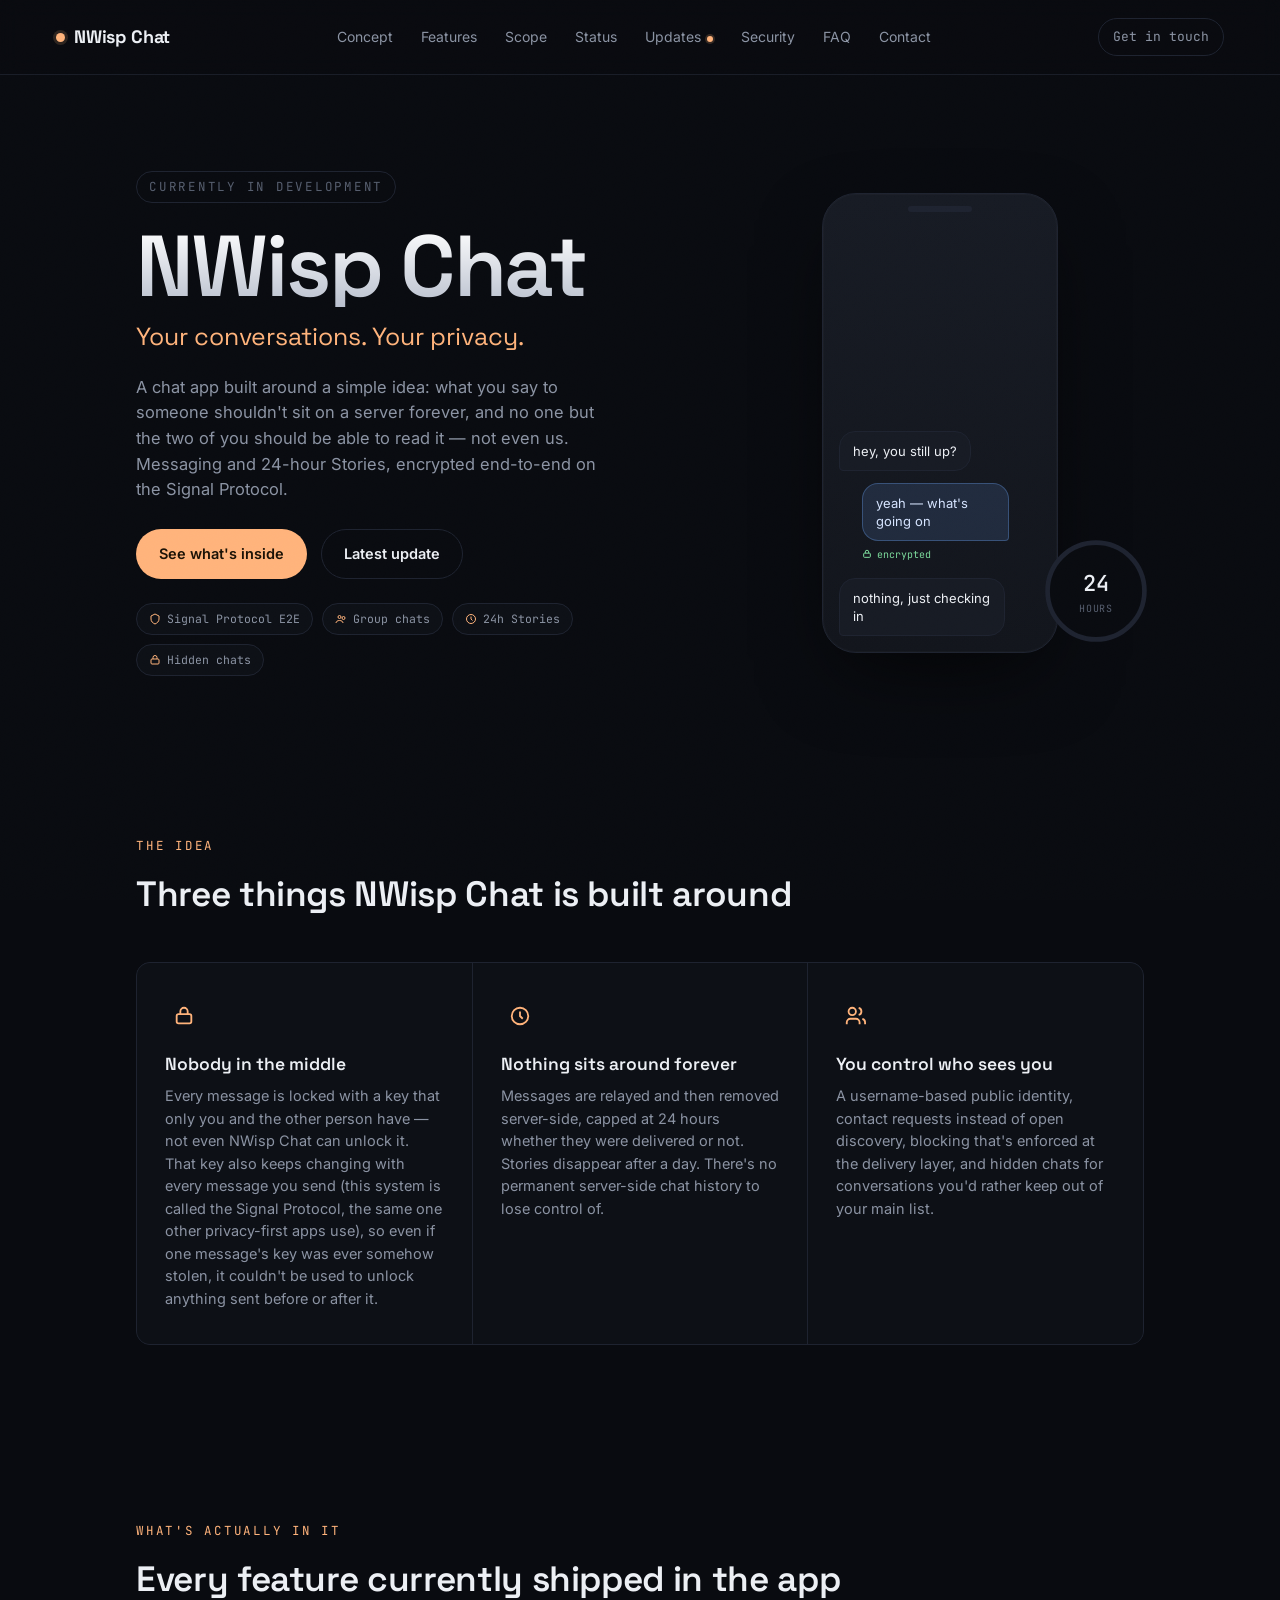
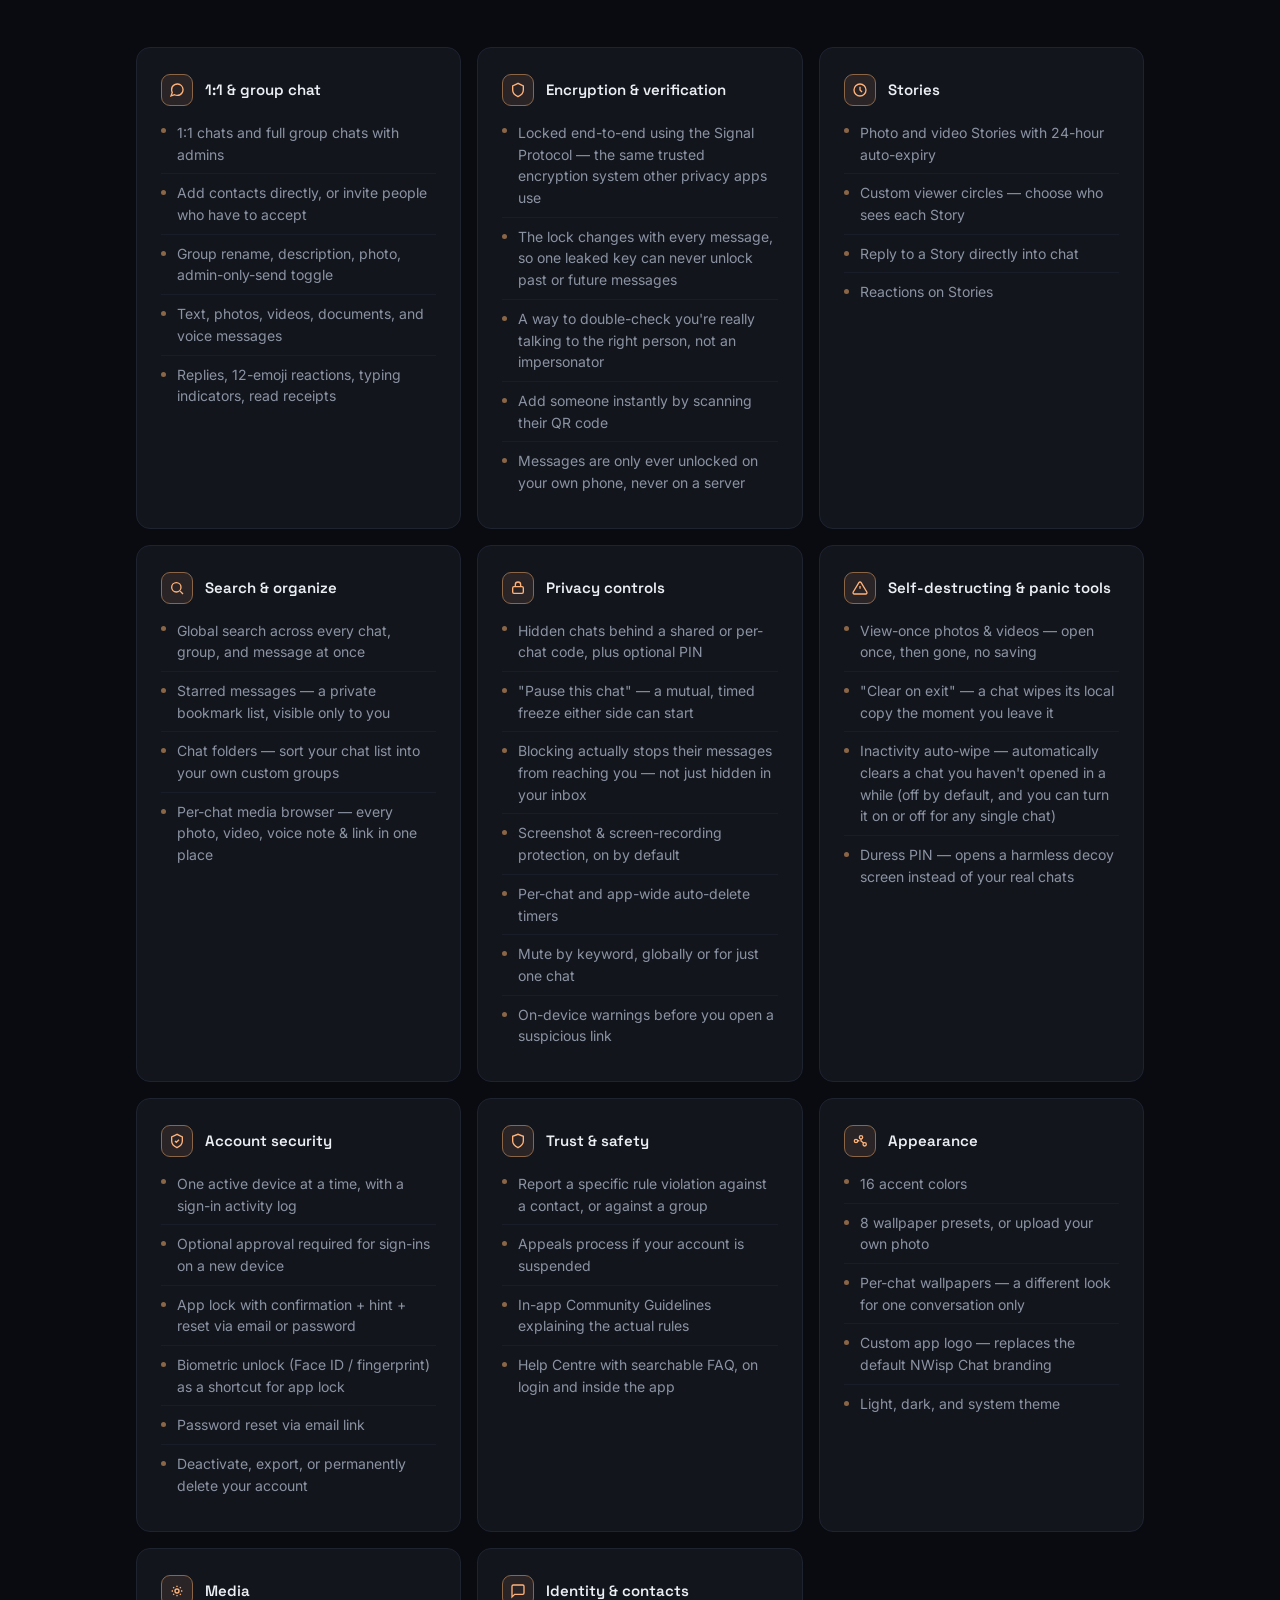
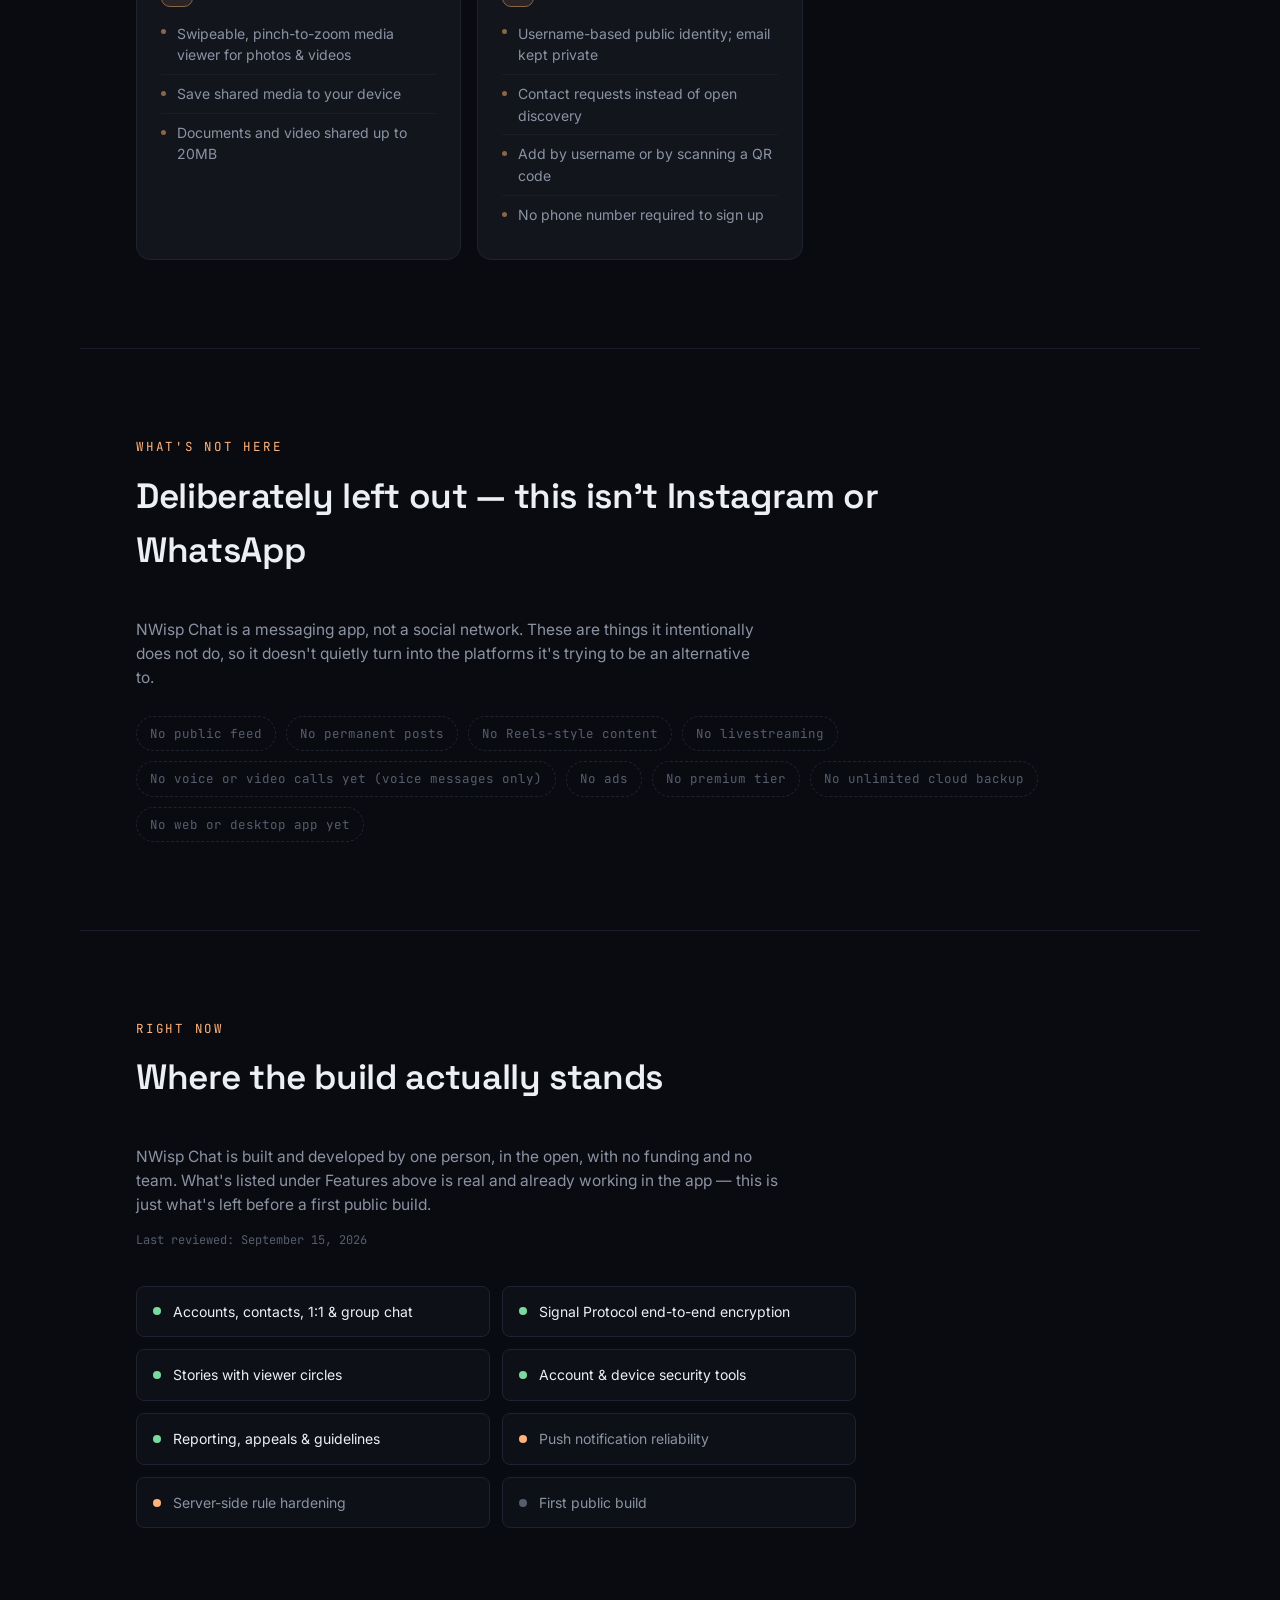
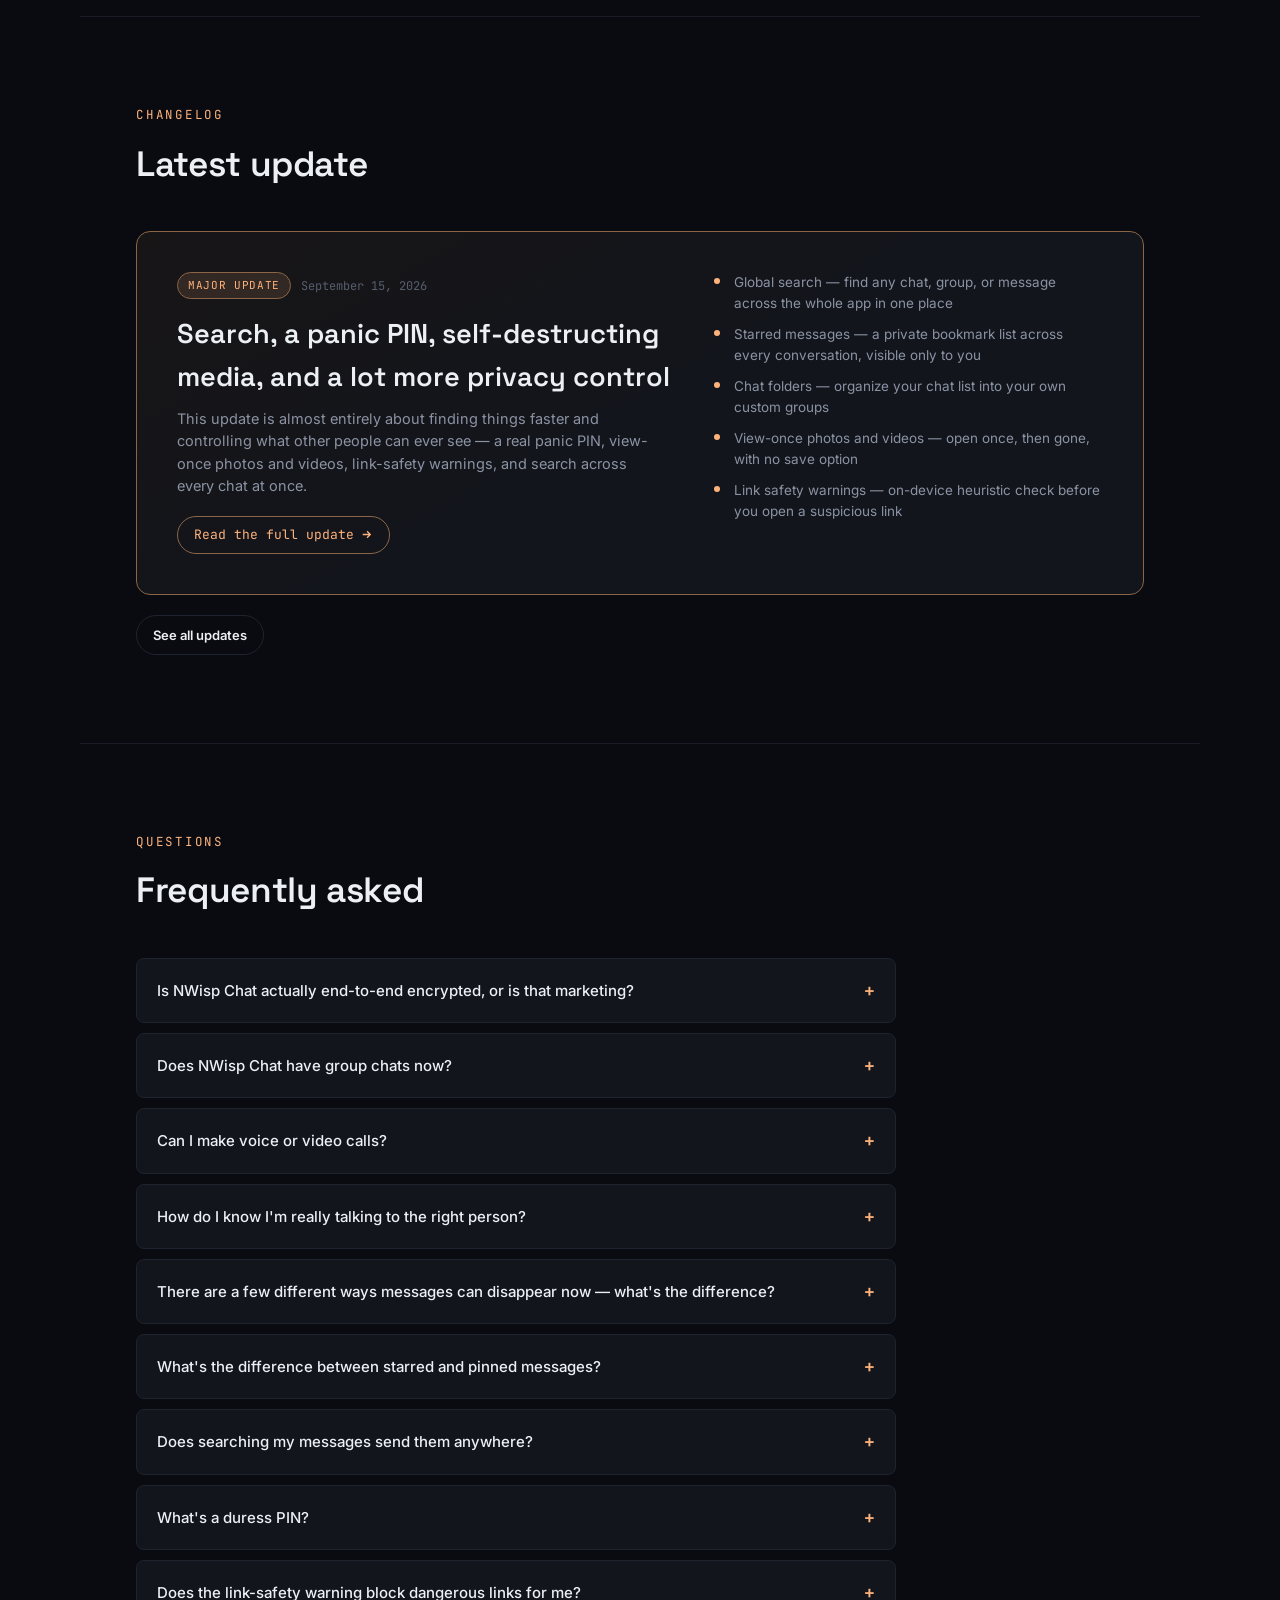
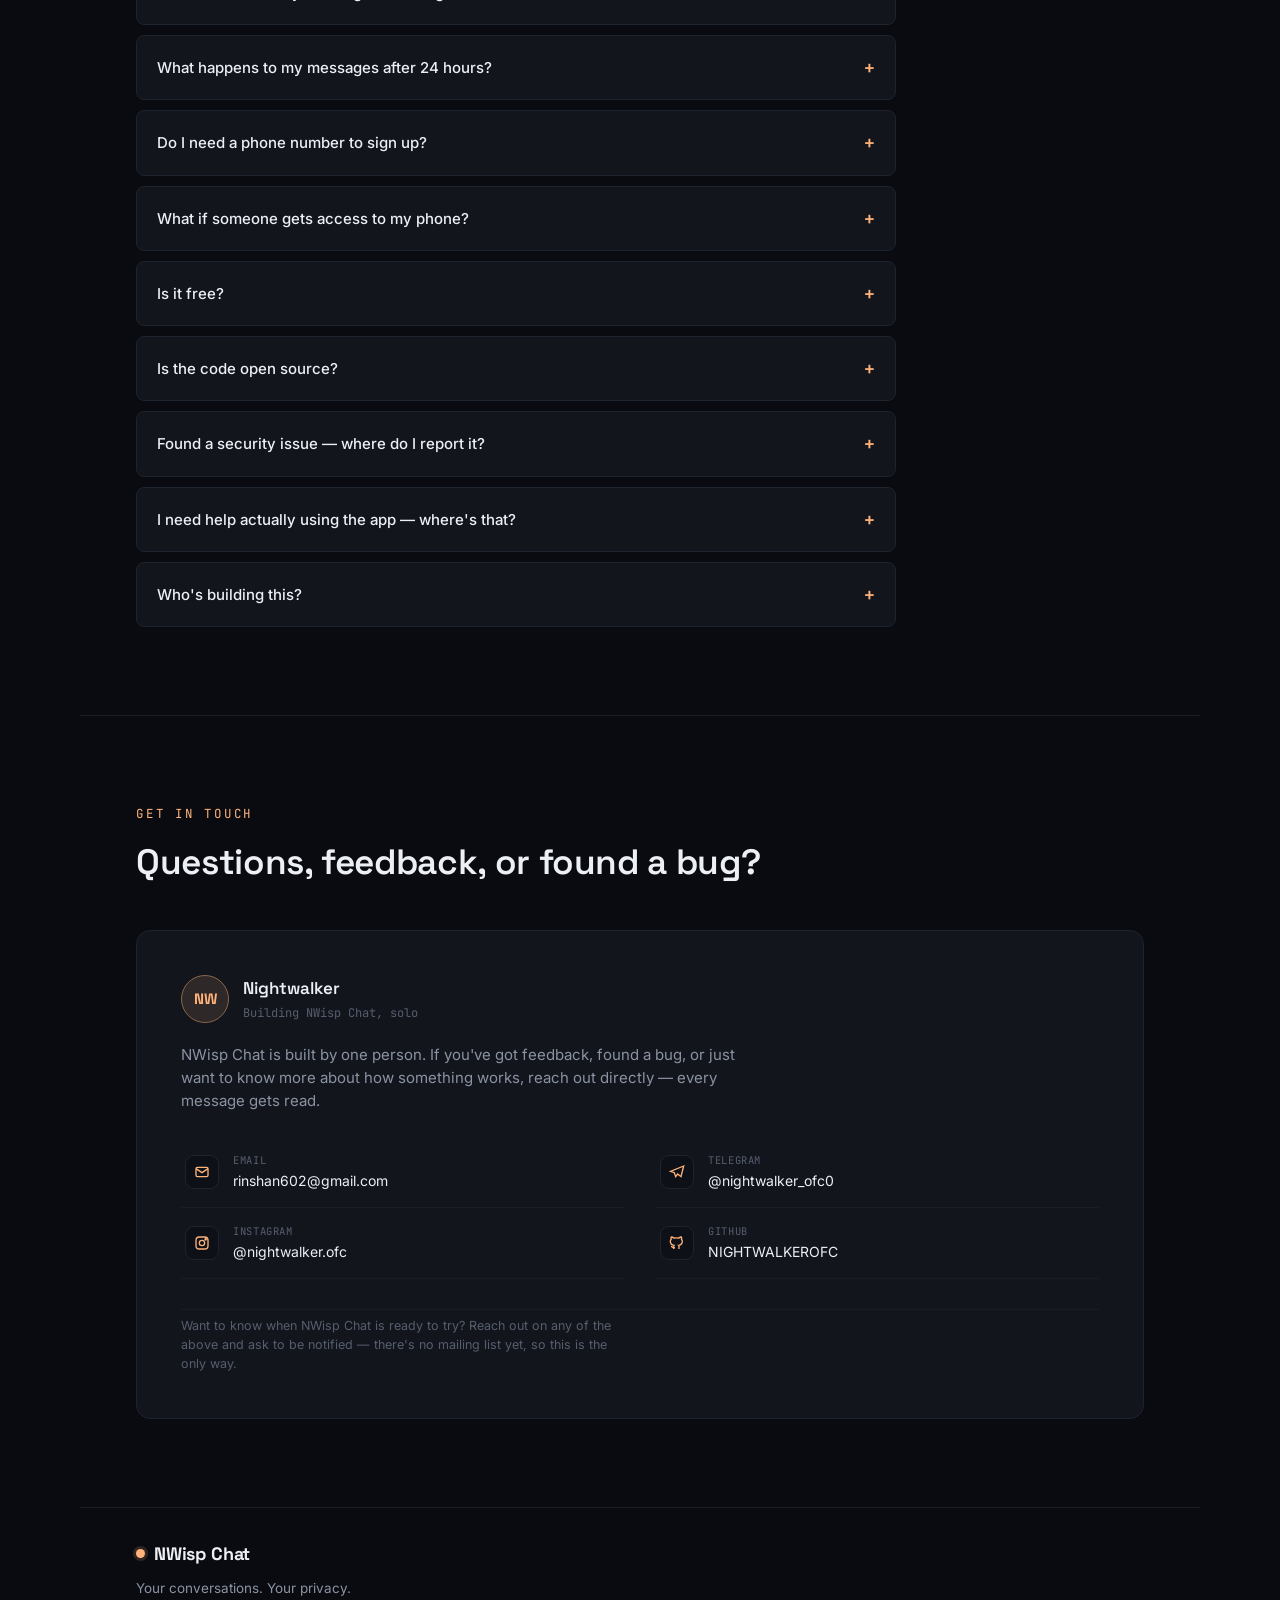
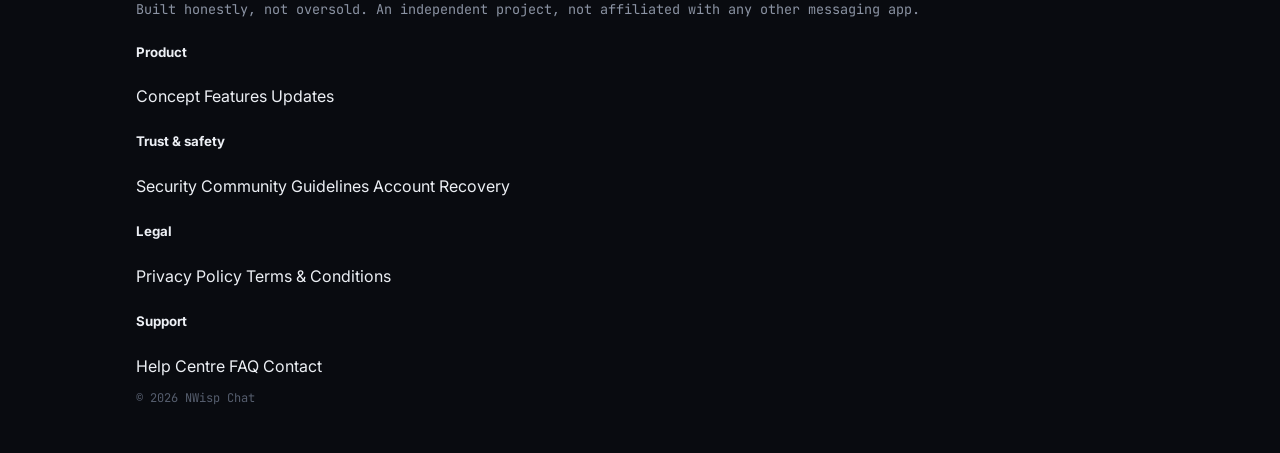
==== index.html @ b0db0621 "Update index.html" ====
<!DOCTYPE html>
<html lang="en">
<head>
<meta charset="UTF-8">
<meta name="viewport" content="width=device-width, initial-scale=1.0">
<title>NWisp Chat — Your conversations. Your privacy.</title>
<meta name="description" content="NWisp Chat is a privacy-first chat app: end-to-end encrypted messaging built on the Signal Protocol, group chats, and 24-hour Stories. No feed, no permanent posts, no ads.">
<meta property="og:title" content="NWisp Chat — Your conversations. Your privacy.">
<meta property="og:description" content="End-to-end encrypted chat and 24-hour Stories. Built honestly, not oversold.">
<meta property="og:image" content="og-image.png">
<meta property="og:type" content="website">
<link rel="icon" href="data:,">
<link rel="preconnect" href="https://fonts.googleapis.com">
<link href="https://fonts.googleapis.com/css2?family=Space+Grotesk:wght@500;600;700&family=Inter:wght@400;500;600&family=JetBrains+Mono:wght@400;500&display=swap" rel="stylesheet">
<link rel="stylesheet" href="assets/styles.css">
</head>
<body>
<div class="grain"></div>

<nav class="nav">
  <a href="index.html" class="nav-brand">
    <span class="brand-mark"></span>
    NWisp Chat
  </a>
  <button class="nav-toggle" aria-label="Toggle menu" aria-expanded="false" id="navToggle">
    <span></span><span></span><span></span>
  </button>
  <div class="nav-links" id="navLinks">
    <a href="#concept">Concept</a>
    <a href="#features">Features</a>
    <a href="#scope">Scope</a>
    <a href="#status">Status</a>
    <a href="updates.html">Updates<span class="nav-updates-dot"></span></a>
    <a href="security.html">Security</a>
    <a href="#faq">FAQ</a>
    <a href="#contact">Contact</a>
  </div>
  <a href="#contact" class="nav-cta">Get in touch</a>
</nav>

<!-- ============================================================ HERO -->
<header class="hero">
  <div>
    <span class="eyebrow">Currently in development</span>
    <h1>NWisp Chat</h1>
    <p class="tagline">Your conversations. Your privacy.</p>
    <p class="hero-copy">
      A chat app built around a simple idea: what you say to someone shouldn't sit
      on a server forever, and no one but the two of you should be able to read it —
      not even us. Messaging and 24-hour Stories, encrypted end-to-end on the
      Signal Protocol.
    </p>
    <div class="hero-actions">
      <a href="#features" class="btn btn-primary">See what's inside</a>
      <a href="updates.html" class="btn btn-ghost">Latest update</a>
    </div>
    <div class="capability-row">
      <span class="capability-chip"><svg viewBox="0 0 24 24" fill="none" stroke="currentColor" stroke-width="2"><path d="M12 2 4 6v6c0 5 3.5 8 8 10 4.5-2 8-5 8-10V6l-8-4Z"/></svg>Signal Protocol E2E</span>
      <span class="capability-chip"><svg viewBox="0 0 24 24" fill="none" stroke="currentColor" stroke-width="2"><circle cx="9" cy="8" r="3"/><circle cx="17" cy="10" r="3"/><path d="M2 20c0-3 3-5 7-5s7 2 7 5"/></svg>Group chats</span>
      <span class="capability-chip"><svg viewBox="0 0 24 24" fill="none" stroke="currentColor" stroke-width="2"><circle cx="12" cy="12" r="9"/><path d="M12 7v5l3 3"/></svg>24h Stories</span>
      <span class="capability-chip"><svg viewBox="0 0 24 24" fill="none" stroke="currentColor" stroke-width="2"><rect x="4" y="10" width="16" height="10" rx="2"/><path d="M8 10V7a4 4 0 0 1 8 0v3"/></svg>Hidden chats</span>
    </div>
  </div>

  <div class="hero-visual">
    <div class="phone">
      <div class="phone-notch"></div>
      <div class="phone-screen">
        <div class="chat-row"><div class="bubble bubble-in">hey, you still up?</div></div>
        <div class="chat-row row-right">
          <div>
            <div class="bubble bubble-out bubble-ghost">yeah — what's going on</div>
            <div class="bubble-lock"><svg viewBox="0 0 24 24" fill="none" stroke="currentColor" stroke-width="2.4"><rect x="4" y="10" width="16" height="10" rx="2"/><path d="M8 10V7a4 4 0 0 1 8 0v3"/></svg>encrypted</div>
          </div>
        </div>
        <div class="chat-row"><div class="bubble bubble-in">nothing, just checking in</div></div>
      </div>
    </div>
    <div class="presence-ring">
      <svg class="ring-svg" viewBox="0 0 116 116">
        <circle class="ring-track" cx="58" cy="58" r="52"></circle>
        <circle class="ring-progress" cx="58" cy="58" r="52"></circle>
      </svg>
      <div class="ring-label"><span class="ring-number">24</span><span class="ring-unit">hours</span></div>
    </div>
  </div>
</header>

<!-- ============================================================ CONCEPT -->
<section id="concept">
  <p class="section-eyebrow">The idea</p>
  <h2 class="section-title">Three things NWisp Chat is built around</h2>
  <div class="pillars">
    <div class="pillar">
      <div class="pillar-icon"><svg viewBox="0 0 24 24" fill="none" stroke="currentColor" stroke-width="2"><rect x="4" y="10" width="16" height="10" rx="2"/><path d="M8 10V7a4 4 0 0 1 8 0v3"/></svg></div>
      <h3>Nobody in the middle</h3>
      <p>Every message is locked with a key that only you and the other person have — not even NWisp Chat can unlock it. That key also keeps changing with every message you send (this system is called the Signal Protocol, the same one other privacy-first apps use), so even if one message's key was ever somehow stolen, it couldn't be used to unlock anything sent before or after it.</p>
    </div>
    <div class="pillar">
      <div class="pillar-icon"><svg viewBox="0 0 24 24" fill="none" stroke="currentColor" stroke-width="2"><circle cx="12" cy="12" r="9"/><path d="M12 7v5l3 3"/></svg></div>
      <h3>Nothing sits around forever</h3>
      <p>Messages are relayed and then removed server-side, capped at 24 hours whether they were delivered or not. Stories disappear after a day. There's no permanent server-side chat history to lose control of.</p>
    </div>
    <div class="pillar">
      <div class="pillar-icon"><svg viewBox="0 0 24 24" fill="none" stroke="currentColor" stroke-width="2"><path d="M17 21v-2a4 4 0 0 0-4-4H7a4 4 0 0 0-4 4v2"/><circle cx="9" cy="7" r="4"/><path d="M23 21v-2a4 4 0 0 0-3-3.87"/><path d="M16 3.13a4 4 0 0 1 0 7.75"/></svg></div>
      <h3>You control who sees you</h3>
      <p>A username-based public identity, contact requests instead of open discovery, blocking that's enforced at the delivery layer, and hidden chats for conversations you'd rather keep out of your main list.</p>
    </div>
  </div>
</section>

<!-- ============================================================ FEATURES -->
<section id="features">
  <p class="section-eyebrow">What's actually in it</p>
  <h2 class="section-title">Every feature currently shipped in the app</h2>

  <div class="feature-grid">

    <div class="feature-card">
      <div class="feature-card-head">
        <div class="feature-card-icon"><svg viewBox="0 0 24 24" fill="none" stroke="currentColor" stroke-width="2"><path d="M21 11.5a8.4 8.4 0 0 1-1 4 8.5 8.5 0 0 1-7.6 4.6 8.4 8.4 0 0 1-4-1L3 21l1.9-5.4a8.4 8.4 0 0 1-1-4 8.5 8.5 0 0 1 4.6-7.6 8.4 8.4 0 0 1 4-1h.5a8.48 8.48 0 0 1 8 8v.5z"/></svg></div>
        <h4>1:1 &amp; group chat</h4>
      </div>
      <ul>
        <li>1:1 chats and full group chats with admins</li>
        <li>Add contacts directly, or invite people who have to accept</li>
        <li>Group rename, description, photo, admin-only-send toggle</li>
        <li>Text, photos, videos, documents, and voice messages</li>
        <li>Replies, 12-emoji reactions, typing indicators, read receipts</li>
      </ul>
    </div>

    <div class="feature-card">
      <div class="feature-card-head">
        <div class="feature-card-icon"><svg viewBox="0 0 24 24" fill="none" stroke="currentColor" stroke-width="2"><path d="M12 2 4 6v6c0 5 3.5 8 8 10 4.5-2 8-5 8-10V6l-8-4Z"/></svg></div>
        <h4>Encryption &amp; verification</h4>
      </div>
      <ul>
        <li>Locked end-to-end using the Signal Protocol — the same trusted encryption system other privacy apps use</li>
        <li>The lock changes with every message, so one leaked key can never unlock past or future messages</li>
        <li>A way to double-check you're really talking to the right person, not an impersonator</li>
        <li>Add someone instantly by scanning their QR code</li>
        <li>Messages are only ever unlocked on your own phone, never on a server</li>
      </ul>
    </div>

    <div class="feature-card">
      <div class="feature-card-head">
        <div class="feature-card-icon"><svg viewBox="0 0 24 24" fill="none" stroke="currentColor" stroke-width="2"><circle cx="12" cy="12" r="9"/><path d="M12 7v5l3 3"/></svg></div>
        <h4>Stories</h4>
      </div>
      <ul>
        <li>Photo and video Stories with 24-hour auto-expiry</li>
        <li>Custom viewer circles — choose who sees each Story</li>
        <li>Reply to a Story directly into chat</li>
        <li>Reactions on Stories</li>
      </ul>
    </div>

    <div class="feature-card">
      <div class="feature-card-head">
        <div class="feature-card-icon"><svg viewBox="0 0 24 24" fill="none" stroke="currentColor" stroke-width="2"><circle cx="11" cy="11" r="7"/><path d="m21 21-4.3-4.3"/></svg></div>
        <h4>Search &amp; organize</h4>
      </div>
      <ul>
        <li>Global search across every chat, group, and message at once</li>
        <li>Starred messages — a private bookmark list, visible only to you</li>
        <li>Chat folders — sort your chat list into your own custom groups</li>
        <li>Per-chat media browser — every photo, video, voice note &amp; link in one place</li>
      </ul>
    </div>

    <div class="feature-card">
      <div class="feature-card-head">
        <div class="feature-card-icon"><svg viewBox="0 0 24 24" fill="none" stroke="currentColor" stroke-width="2"><rect x="4" y="10" width="16" height="10" rx="2"/><path d="M8 10V7a4 4 0 0 1 8 0v3"/></svg></div>
        <h4>Privacy controls</h4>
      </div>
      <ul>
        <li>Hidden chats behind a shared or per-chat code, plus optional PIN</li>
        <li>"Pause this chat" — a mutual, timed freeze either side can start</li>
        <li>Blocking actually stops their messages from reaching you — not just hidden in your inbox</li>
        <li>Screenshot &amp; screen-recording protection, on by default</li>
        <li>Per-chat and app-wide auto-delete timers</li>
        <li>Mute by keyword, globally or for just one chat</li>
        <li>On-device warnings before you open a suspicious link</li>
      </ul>
    </div>

    <div class="feature-card">
      <div class="feature-card-head">
        <div class="feature-card-icon"><svg viewBox="0 0 24 24" fill="none" stroke="currentColor" stroke-width="2"><path d="M12 9v4M12 17h.01"/><path d="M10.3 3.9 1.8 18a2 2 0 0 0 1.7 3h17a2 2 0 0 0 1.7-3L13.7 3.9a2 2 0 0 0-3.4 0Z"/></svg></div>
        <h4>Self-destructing &amp; panic tools</h4>
      </div>
      <ul>
        <li>View-once photos &amp; videos — open once, then gone, no saving</li>
        <li>"Clear on exit" — a chat wipes its local copy the moment you leave it</li>
        <li>Inactivity auto-wipe — automatically clears a chat you haven't opened in a while (off by default, and you can turn it on or off for any single chat)</li>
        <li>Duress PIN — opens a harmless decoy screen instead of your real chats</li>
      </ul>
    </div>

    <div class="feature-card">
      <div class="feature-card-head">
        <div class="feature-card-icon"><svg viewBox="0 0 24 24" fill="none" stroke="currentColor" stroke-width="2"><path d="M12 2 4 6v6c0 5 3.5 8 8 10 4.5-2 8-5 8-10V6l-8-4Z"/><path d="M9 12l2 2 4-4"/></svg></div>
        <h4>Account security</h4>
      </div>
      <ul>
        <li>One active device at a time, with a sign-in activity log</li>
        <li>Optional approval required for sign-ins on a new device</li>
        <li>App lock with confirmation + hint + reset via email or password</li>
        <li>Biometric unlock (Face ID / fingerprint) as a shortcut for app lock</li>
        <li>Password reset via email link</li>
        <li>Deactivate, export, or permanently delete your account</li>
      </ul>
    </div>

    <div class="feature-card">
      <div class="feature-card-head">
        <div class="feature-card-icon"><svg viewBox="0 0 24 24" fill="none" stroke="currentColor" stroke-width="2"><path d="M12 22s8-4 8-10V5l-8-3-8 3v7c0 6 8 10 8 10Z"/></svg></div>
        <h4>Trust &amp; safety</h4>
      </div>
      <ul>
        <li>Report a specific rule violation against a contact, or against a group</li>
        <li>Appeals process if your account is suspended</li>
        <li>In-app Community Guidelines explaining the actual rules</li>
        <li>Help Centre with searchable FAQ, on login and inside the app</li>
      </ul>
    </div>

    <div class="feature-card">
      <div class="feature-card-head">
        <div class="feature-card-icon"><svg viewBox="0 0 24 24" fill="none" stroke="currentColor" stroke-width="2"><circle cx="13.5" cy="6.5" r="2.5"/><circle cx="19" cy="17" r="2.5"/><circle cx="6" cy="12" r="2.5"/><path d="M13.5 9v3l4 3M11 12l-3-1"/></svg></div>
        <h4>Appearance</h4>
      </div>
      <ul>
        <li>16 accent colors</li>
        <li>8 wallpaper presets, or upload your own photo</li>
        <li>Per-chat wallpapers — a different look for one conversation only</li>
        <li>Custom app logo — replaces the default NWisp Chat branding</li>
        <li>Light, dark, and system theme</li>
      </ul>
    </div>

    <div class="feature-card">
      <div class="feature-card-head">
        <div class="feature-card-icon"><svg viewBox="0 0 24 24" fill="none" stroke="currentColor" stroke-width="2"><circle cx="12" cy="12" r="3"/><path d="M4 12h2m12 0h2M12 4v2m0 12v2M6.3 6.3l1.4 1.4m8.6 8.6 1.4 1.4M17.7 6.3l-1.4 1.4M7.7 16.3l-1.4 1.4"/></svg></div>
        <h4>Media</h4>
      </div>
      <ul>
        <li>Swipeable, pinch-to-zoom media viewer for photos &amp; videos</li>
        <li>Save shared media to your device</li>
        <li>Documents and video shared up to 20MB</li>
      </ul>
    </div>

    <div class="feature-card">
      <div class="feature-card-head">
        <div class="feature-card-icon"><svg viewBox="0 0 24 24" fill="none" stroke="currentColor" stroke-width="2"><path d="M21 15a2 2 0 0 1-2 2H7l-4 4V5a2 2 0 0 1 2-2h14a2 2 0 0 1 2 2v10Z"/></svg></div>
        <h4>Identity &amp; contacts</h4>
      </div>
      <ul>
        <li>Username-based public identity; email kept private</li>
        <li>Contact requests instead of open discovery</li>
        <li>Add by username or by scanning a QR code</li>
        <li>No phone number required to sign up</li>
      </ul>
    </div>

  </div>
</section>

<!-- ============================================================ SCOPE -->
<section id="scope" class="scope">
  <p class="section-eyebrow">What's not here</p>
  <h2 class="section-title">Deliberately left out — this isn't Instagram or WhatsApp</h2>
  <p class="scope-copy">
    NWisp Chat is a messaging app, not a social network. These are things it
    intentionally does not do, so it doesn't quietly turn into the platforms
    it's trying to be an alternative to.
  </p>
  <div class="chip-row">
    <span class="chip">No public feed</span>
    <span class="chip">No permanent posts</span>
    <span class="chip">No Reels-style content</span>
    <span class="chip">No livestreaming</span>
    <span class="chip">No voice or video calls yet (voice messages only)</span>
    <span class="chip">No ads</span>
    <span class="chip">No premium tier</span>
    <span class="chip">No unlimited cloud backup</span>
    <span class="chip">No web or desktop app yet</span>
  </div>
</section>

<!-- ============================================================ STATUS -->
<section id="status" class="status">
  <p class="section-eyebrow">Right now</p>
  <h2 class="section-title">Where the build actually stands</h2>
  <p class="status-copy">
    NWisp Chat is built and developed by one person, in the open, with no funding
    and no team. What's listed under Features above is real and already
    working in the app — this is just what's left before a first public build.
  </p>
  <p class="status-asof">Last reviewed: September 15, 2026</p>
  <div class="status-track">
    <div class="status-item is-done"><span class="status-dot"></span><span class="status-text">Accounts, contacts, 1:1 &amp; group chat</span></div>
    <div class="status-item is-done"><span class="status-dot"></span><span class="status-text">Signal Protocol end-to-end encryption</span></div>
    <div class="status-item is-done"><span class="status-dot"></span><span class="status-text">Stories with viewer circles</span></div>
    <div class="status-item is-done"><span class="status-dot"></span><span class="status-text">Account &amp; device security tools</span></div>
    <div class="status-item is-done"><span class="status-dot"></span><span class="status-text">Reporting, appeals &amp; guidelines</span></div>
    <div class="status-item is-progress"><span class="status-dot"></span><span class="status-text">Push notification reliability</span></div>
    <div class="status-item is-progress"><span class="status-dot"></span><span class="status-text">Server-side rule hardening</span></div>
    <div class="status-item is-pending"><span class="status-dot"></span><span class="status-text">First public build</span></div>
  </div>
</section>

<!-- ============================================================ LATEST UPDATES PREVIEW -->
<section class="updates-preview">
  <p class="section-eyebrow">Changelog</p>
  <h2 class="section-title">Latest update</h2>
  <div class="updates-preview-panel" id="updatesPreviewPanel">
    <!-- filled by script from assets/updates-data.js -->
  </div>
  <div style="margin-top:20px;">
    <a href="updates.html" class="btn btn-ghost btn-sm">See all updates</a>
  </div>
</section>

<!-- ============================================================ FAQ -->
<section id="faq" class="faq">
  <p class="section-eyebrow">Questions</p>
  <h2 class="section-title">Frequently asked</h2>
  <div class="faq-list">

    <details class="faq-item">
      <summary>Is NWisp Chat actually end-to-end encrypted, or is that marketing?</summary>
      <p>It's real, not just a marketing line. In plain terms: your phone and the other person's phone agree on a secret lock together before your first message, and that lock keeps changing automatically with every message after that. The server that passes your messages along never gets a copy of the key — it only ever sees scrambled data it can't read. This system is called the Signal Protocol, the same encryption used by other privacy-focused messaging apps.</p>
    </details>

    <details class="faq-item">
      <summary>Does NWisp Chat have group chats now?</summary>
      <p>Yes. You can create a group, add contacts directly or invite people who need to accept, set admins, and restrict sending to admins only if you want. Every group message is still end-to-end encrypted to each member, and you can report either a specific person or the group itself if something goes wrong.</p>
    </details>

    <details class="faq-item">
      <summary>Can I make voice or video calls?</summary>
      <p>Not yet — that's still on the roadmap. You can record and send voice messages in any chat right now, but live calls aren't built.</p>
    </details>

    <details class="faq-item">
      <summary>How do I know I'm really talking to the right person?</summary>
      <p>Each conversation has a safety number you and the other person can compare through a separate channel (a call, in person, etc.). If it matches on both ends, no one is intercepting the conversation.</p>
    </details>

    <details class="faq-item">
      <summary>There are a few different ways messages can disappear now — what's the difference?</summary>
      <p>Four separate things, each doing a different job: <strong>(1) the 24-hour relay limit</strong> — every message is removed from the server after 24 hours no matter what, delivered or not, and this is always on and can't be turned off. <strong>(2) Auto-delete timers</strong> — an optional per-chat or app-wide setting that deletes a message from your device a set time after it's read. <strong>(3) "Clear on exit"</strong> — an optional per-chat toggle that wipes that chat's local copy on your device every time you close it. <strong>(4) Inactivity auto-wipe</strong> — an optional setting (global default or per-chat override) that clears a chat's local copy after it's gone untouched for a set number of months. Only #1 is mandatory; #2–4 are all off unless you turn them on, and they only ever affect your own device, never the other person's.</p>
    </details>

    <details class="faq-item">
      <summary>What's the difference between starred and pinned messages?</summary>
      <p>Pinning is shared — both people in the chat see the same pinned banner, capped at 3 messages. Starring is private — it's your own personal bookmark list across every chat and group, and no one else ever sees which messages you've starred.</p>
    </details>

    <details class="faq-item">
      <summary>Does searching my messages send them anywhere?</summary>
      <p>No. Search only looks through messages already unlocked and saved on your own phone — nothing gets sent anywhere to be searched. That's the same principle behind everything else here: the server passing your messages along never gets to see what's actually in them.</p>
    </details>

    <details class="faq-item">
      <summary>What's a duress PIN?</summary>
      <p>A second PIN you can set up, completely separate from your real one. If you're ever forced to unlock your phone, typing the duress PIN instead of your real one opens a harmless decoy screen — an empty, normal-looking chat list with nothing real on it — instead of your actual conversations. To get back to your real chats afterward, close and reopen the app and enter your real PIN.</p>
    </details>

    <details class="faq-item">
      <summary>Does the link-safety warning block dangerous links for me?</summary>
      <p>No — it warns, it doesn't block. It's a simple on-device check for common red flags (raw IP addresses, lookalike domains, known link-shortener services, etc.) meant to make you pause and look before tapping. It won't catch every bad link, and it may occasionally flag a safe one — it's a nudge, not a guarantee.</p>
    </details>

    <details class="faq-item">
      <summary>What happens to my messages after 24 hours?</summary>
      <p>They're removed from the server that passes them along, whether they were delivered or not. Nothing is kept there permanently. Anything you want to keep needs to stay on your own device — see the question above for how that interacts with auto-delete, "clear on exit", and inactivity auto-wipe.</p>
    </details>

    <details class="faq-item">
      <summary>Do I need a phone number to sign up?</summary>
      <p>No. Sign-up only needs a username, an email address (kept private), and a password. Your public identity to other people is just your username.</p>
    </details>

    <details class="faq-item">
      <summary>What if someone gets access to my phone?</summary>
      <p>App lock (PIN or biometric), hidden chats with their own code and optional PIN, a duress PIN if you want a decoy screen instead of your real chats, and the fact that your account can only be signed in on one device at a time all help here — plus screenshot and screen-recording protection inside chats, which is on by default.</p>
    </details>

    <details class="faq-item">
      <summary>Is it free?</summary>
      <p>Yes, completely. No premium tier, no ads, no paid unlocks. That may change if hosting costs become unsustainable, but there's no plan for that right now.</p>
    </details>

    <details class="faq-item">
      <summary>Is the code open source?</summary>
      <p>Not right now. It may open up later, but the current priority is finishing the app itself.</p>
    </details>

    <details class="faq-item">
      <summary>Found a security issue — where do I report it?</summary>
      <p>Please don't post it publicly first. See the <a href="security.html">Security page</a> for how to report it directly and privately, plus a list of any vulnerabilities found and fixed so far.</p>
    </details>

    <details class="faq-item">
      <summary>I need help actually using the app — where's that?</summary>
      <p>This FAQ is more about whether NWisp Chat is trustworthy. For practical questions like "I forgot my PIN" or "why can't I edit a voice message," see the full <a href="help-center.html">Help Centre</a> — the same one built into the app itself.</p>
    </details>

    <details class="faq-item">
      <summary>Who's building this?</summary>
      <p>One person, as an independent project — see the Contact section below for how to reach out.</p>
    </details>

  </div>
</section>

<!-- ============================================================ CONTACT -->
<section id="contact" class="contact">
  <p class="section-eyebrow">Get in touch</p>
  <h2 class="section-title">Questions, feedback, or found a bug?</h2>

  <div class="contact-panel">
    <div class="contact-identity">
      <div class="contact-avatar">NW</div>
      <div>
        <span class="contact-name">Nightwalker</span>
        <span class="contact-role">Building NWisp Chat, solo</span>
      </div>
    </div>

    <p class="contact-copy">
      NWisp Chat is built by one person. If you've got feedback, found a bug, or just
      want to know more about how something works, reach out directly —
      every message gets read.
    </p>

    <div class="contact-list">
      <a class="contact-row" href="mailto:rinshan602@gmail.com">
        <span class="contact-row-icon"><svg viewBox="0 0 24 24" fill="none" stroke="currentColor" stroke-width="2"><rect x="3" y="5" width="18" height="14" rx="2"/><path d="m3 7 9 6 9-6"/></svg></span>
        <span class="contact-row-text">
          <span class="contact-label">Email</span>
          <span class="contact-value">rinshan602@gmail.com</span>
        </span>
        <span class="contact-row-arrow">↗</span>
      </a>
      <a class="contact-row" href="https://t.me/nightwalker_ofc0" target="_blank" rel="noopener">
        <span class="contact-row-icon"><svg viewBox="0 0 24 24" fill="none" stroke="currentColor" stroke-width="2"><path d="M22 3 2 11l6 2 2 6 3-4 5 4Z"/></svg></span>
        <span class="contact-row-text">
          <span class="contact-label">Telegram</span>
          <span class="contact-value">@nightwalker_ofc0</span>
        </span>
        <span class="contact-row-arrow">↗</span>
      </a>
      <a class="contact-row" href="https://instagram.com/nightwalker.ofc" target="_blank" rel="noopener">
        <span class="contact-row-icon"><svg viewBox="0 0 24 24" fill="none" stroke="currentColor" stroke-width="2"><rect x="3" y="3" width="18" height="18" rx="5"/><circle cx="12" cy="12" r="4"/><circle cx="17.5" cy="6.5" r="1"/></svg></span>
        <span class="contact-row-text">
          <span class="contact-label">Instagram</span>
          <span class="contact-value">@nightwalker.ofc</span>
        </span>
        <span class="contact-row-arrow">↗</span>
      </a>
      <a class="contact-row" href="https://github.com/NIGHTWALKEROFC" target="_blank" rel="noopener">
        <span class="contact-row-icon"><svg viewBox="0 0 24 24" fill="none" stroke="currentColor" stroke-width="2"><path d="M9 19c-4 1-4-2-6-2m12 4v-3.5c0-1 .1-1.4-.5-2 2.7-.3 5.5-1.3 5.5-6a4.6 4.6 0 0 0-1.3-3.2 4.2 4.2 0 0 0-.1-3.2s-1.3-.4-4.1 1.6a13.9 13.9 0 0 0-7 0c-2.8-2-4.1-1.6-4.1-1.6a4.2 4.2 0 0 0-.1 3.2 4.6 4.6 0 0 0-1.3 3.2c0 4.6 2.8 5.7 5.5 6-.6.6-.6 1.2-.5 2V21"/></svg></span>
        <span class="contact-row-text">
          <span class="contact-label">GitHub</span>
          <span class="contact-value">NIGHTWALKEROFC</span>
        </span>
        <span class="contact-row-arrow">↗</span>
      </a>
    </div>

    <div class="contact-divider"></div>
    <p class="notify-note">Want to know when NWisp Chat is ready to try? Reach out on any of the above and ask to be notified — there's no mailing list yet, so this is the only way.</p>
  </div>
</section>

<footer class="footer">
  <div class="footer-grid">
    <div class="footer-brand-col">
      <a href="index.html" class="nav-brand" style="margin-bottom:10px;">
        <span class="brand-mark"></span>NWisp Chat
      </a>
      <p>Your conversations. Your privacy.</p>
      <p class="footer-sub">Built honestly, not oversold. An independent project, not affiliated with any other messaging app.</p>
    </div>
    <div class="footer-col">
      <h5>Product</h5>
      <a href="index.html#concept">Concept</a>
      <a href="index.html#features">Features</a>
      <a href="updates.html">Updates</a>
    </div>
    <div class="footer-col">
      <h5>Trust &amp; safety</h5>
      <a href="security.html">Security</a>
      <a href="community-guidelines.html">Community Guidelines</a>
      <a href="account-recovery.html">Account Recovery</a>
    </div>
    <div class="footer-col">
      <h5>Legal</h5>
      <a href="privacy-policy.html">Privacy Policy</a>
      <a href="terms.html">Terms &amp; Conditions</a>
    </div>
    <div class="footer-col">
      <h5>Support</h5>
      <a href="help-center.html">Help Centre</a>
      <a href="index.html#faq">FAQ</a>
      <a href="index.html#contact">Contact</a>
    </div>
  </div>
  <div class="footer-bottom">
    <span class="footer-sub">&copy; 2026 NWisp Chat</span>
  </div>
</footer>

<script src="assets/updates-data.js"></script>
<script>
  // mobile nav toggle
  const navToggle = document.getElementById('navToggle');
  const navLinks = document.getElementById('navLinks');
  navToggle.addEventListener('click', () => {
    const open = navLinks.classList.toggle('is-open');
    navToggle.setAttribute('aria-expanded', open ? 'true' : 'false');
  });
  navLinks.querySelectorAll('a').forEach(a => a.addEventListener('click', () => {
    navLinks.classList.remove('is-open');
    navToggle.setAttribute('aria-expanded', 'false');
  }));

  // render latest update preview from shared data file
  (function renderLatestUpdate(){
    const panel = document.getElementById('updatesPreviewPanel');
    const updates = window.NWISP_UPDATES || [];
    if (!updates.length) {
      panel.outerHTML = '<div class="empty-state">No updates posted yet.</div>';
      return;
    }
    const u = updates[0];
    const pillClass = u.tag === 'major' ? 'tag-major' : (u.tag === 'added' ? 'tag-added' : 'tag-changed');
    const mainPoints = u.points.slice(0, 5).map(p => `<li>${p.text}</li>`).join('');
    panel.innerHTML = `
      <div>
        <div class="updates-preview-meta">
          <span class="tag-pill ${pillClass}">${u.tagLabel}</span>
          <span class="entry-date">${u.date}</span>
        </div>
        <h3 class="updates-preview-title">${u.title}</h3>
        <p class="updates-preview-intro">${u.intro}</p>
        <a class="update-entry-more" href="update.html?id=${encodeURIComponent(u.id)}">
          Read the full update
          <svg viewBox="0 0 24 24" fill="none" stroke="currentColor" stroke-width="2.4"><path d="M5 12h14M13 6l6 6-6 6"/></svg>
        </a>
      </div>
      <ul class="updates-preview-points">${mainPoints}</ul>
    `;
  })();
</script>
</body>
</html>
---- assets/styles.css ----
/* ============================================================
   NWisp — design tokens
   ============================================================ */
:root{
  --bg: #090B10;
  --bg-alt: #0D1016;
  --panel: #12151C;
  --panel-2: #171B24;
  --border: #1E2330;
  --border-soft: #191D27;

  --text: #ECEFF4;
  --text-muted: #8B93A3;
  --text-dim: #565E6E;

  --amber: #FFB37B;
  --amber-dim: #8A6647;
  --blue: #6FA8FF;
  --green: #7CDB9C;
  --red: #FF8B8B;

  --font-display: 'Space Grotesk', 'Inter', sans-serif;
  --font-body: 'Inter', sans-serif;
  --font-mono: 'JetBrains Mono', monospace;

  --radius: 14px;
  --radius-sm: 8px;
  --wrap: 1120px;
}

*{ box-sizing: border-box; }
html{ scroll-behavior: smooth; }

body{
  margin: 0;
  background: var(--bg);
  color: var(--text);
  font-family: var(--font-body);
  font-size: 16px;
  line-height: 1.55;
  -webkit-font-smoothing: antialiased;
  overflow-x: hidden;
}

/* subtle film-grain / noise texture, purely atmospheric */
.grain{
  position: fixed;
  inset: 0;
  pointer-events: none;
  z-index: 50;
  opacity: 0.035;
  mix-blend-mode: overlay;
  background-image: url("data:image/svg+xml,%3Csvg xmlns='http://www.w3.org/2000/svg' width='120' height='120'%3E%3Cfilter id='n'%3E%3CfeTurbulence type='fractalNoise' baseFrequency='0.9' numOctaves='2' stitchTiles='stitch'/%3E%3C/filter%3E%3Crect width='100%25' height='100%25' filter='url(%23n)'/%3E%3C/svg%3E");
}

a{ color: inherit; text-decoration: none; }
ul{ margin: 0; padding: 0; list-style: none; }
h1,h2,h3,h4{ font-family: var(--font-display); margin: 0; font-weight: 600; }
p{ margin: 0; }

.section-eyebrow{
  font-family: var(--font-mono);
  font-size: 12.5px;
  letter-spacing: 0.14em;
  text-transform: uppercase;
  color: var(--amber);
  margin: 0 0 12px;
}
.section-title{
  font-size: clamp(1.6rem, 3vw, 2.2rem);
  font-weight: 600;
  letter-spacing: -0.01em;
  max-width: 40ch;
  margin-bottom: 40px;
  color: var(--text);
}

/* ============================================================
   NAV
   ============================================================ */
.nav{
  position: sticky;
  top: 0;
  z-index: 40;
  display: flex;
  align-items: center;
  justify-content: space-between;
  gap: 24px;
  padding: 18px clamp(20px, 5vw, 56px);
  background: rgba(9,11,16,0.78);
  backdrop-filter: blur(10px);
  border-bottom: 1px solid var(--border-soft);
}
.nav-brand{
  display: flex;
  align-items: center;
  gap: 9px;
  font-family: var(--font-display);
  font-weight: 700;
  font-size: 18px;
  letter-spacing: -0.01em;
  flex-shrink: 0;
}
.brand-mark{
  width: 9px; height: 9px;
  border-radius: 50%;
  background: var(--amber);
  box-shadow: 0 0 0 3px rgba(255,179,123,0.15);
  animation: breathe 3.4s ease-in-out infinite;
}
.nav-links{
  display: flex;
  gap: 28px;
  font-size: 14px;
  color: var(--text-muted);
}
.nav-links a{ position: relative; }
.nav-links a:hover{ color: var(--text); }
.nav-links a.is-active{ color: var(--text); }
.nav-updates-dot{
  display: inline-block;
  width: 6px; height: 6px;
  border-radius: 50%;
  background: var(--amber);
  margin-left: 6px;
  box-shadow: 0 0 0 2px rgba(255,179,123,0.18);
}
.nav-cta{
  font-family: var(--font-mono);
  font-size: 13px;
  padding: 8px 14px;
  border: 1px solid var(--border);
  border-radius: 100px;
  color: var(--text-muted);
  flex-shrink: 0;
  transition: border-color .2s, color .2s;
}
.nav-cta:hover{ border-color: var(--amber-dim); color: var(--amber); }

.nav-toggle{
  display: none;
  flex-direction: column;
  justify-content: center;
  gap: 5px;
  width: 34px;
  height: 34px;
  padding: 0;
  border: 1px solid var(--border);
  border-radius: 9px;
  background: var(--bg-alt);
  cursor: pointer;
  flex-shrink: 0;
}
.nav-toggle span{
  display: block;
  width: 16px;
  height: 1.5px;
  margin: 0 auto;
  background: var(--text-muted);
  transition: transform .2s ease, opacity .2s ease;
}
.nav-toggle[aria-expanded="true"] span:nth-child(1){ transform: translateY(6.5px) rotate(45deg); }
.nav-toggle[aria-expanded="true"] span:nth-child(2){ opacity: 0; }
.nav-toggle[aria-expanded="true"] span:nth-child(3){ transform: translateY(-6.5px) rotate(-45deg); }

@media (max-width: 760px){
  .nav-links{
    display: flex;
    flex-direction: column;
    gap: 0;
    position: absolute;
    top: 100%;
    left: 0;
    right: 0;
    background: #0A0C11;
    border-bottom: 1px solid var(--border-soft);
    max-height: 0;
    overflow: hidden;
    transition: max-height .25s ease;
  }
  .nav-links.is-open{ max-height: 460px; }
  .nav-links a{
    padding: 16px clamp(20px, 5vw, 56px);
    border-top: 1px solid var(--border-soft);
    font-size: 15px;
    background: #0A0C11;
    display: block;
  }
  .nav-cta{ display: none; }
  .nav-toggle{ display: flex; }
}

/* ============================================================
   BREADCRUMB (updates.html / update.html)
   ============================================================ */
.breadcrumb-bar{
  max-width: var(--wrap);
  margin: 0 auto;
  padding: 22px clamp(20px, 5vw, 56px) 0;
}
.breadcrumb{
  display: flex;
  align-items: center;
  flex-wrap: wrap;
  gap: 8px;
  font-family: var(--font-mono);
  font-size: 12.5px;
  color: var(--text-dim);
}
.breadcrumb a{
  color: var(--text-muted);
  transition: color .15s ease;
}
.breadcrumb a:hover{ color: var(--amber); }
.breadcrumb .crumb-sep{ color: var(--text-dim); opacity: .6; }
.breadcrumb .crumb-current{
  color: var(--text);
  max-width: 42ch;
  overflow: hidden;
  text-overflow: ellipsis;
  white-space: nowrap;
}

/* ============================================================
   HERO
   ============================================================ */
.hero{
  max-width: var(--wrap);
  margin: 0 auto;
  padding: clamp(48px, 8vw, 96px) clamp(20px, 5vw, 56px) clamp(40px, 6vw, 72px);
  display: grid;
  grid-template-columns: 1.15fr 0.85fr;
  gap: 48px;
  align-items: center;
}
@media (max-width: 900px){
  .hero{ grid-template-columns: 1fr; }
}

.eyebrow{
  font-family: var(--font-mono);
  font-size: 12.5px;
  letter-spacing: 0.14em;
  text-transform: uppercase;
  color: var(--text-dim);
  border: 1px solid var(--border);
  display: inline-block;
  padding: 5px 12px;
  border-radius: 100px;
  margin-bottom: 22px;
}
.hero h1{
  font-size: clamp(3.2rem, 9vw, 5.4rem);
  letter-spacing: -0.03em;
  line-height: 0.95;
  background: linear-gradient(180deg, #FFFFFF 0%, #B9C0CE 100%);
  -webkit-background-clip: text;
  background-clip: text;
  color: transparent;
}
.tagline{
  font-family: var(--font-display);
  font-size: clamp(1.15rem, 2.2vw, 1.55rem);
  color: var(--amber);
  margin: 14px 0 22px;
  line-height: 1.3;
}
.hero-copy{
  max-width: 48ch;
  color: var(--text-muted);
  font-size: 16.5px;
  margin-bottom: 26px;
}
.hero-actions{ display: flex; flex-wrap: wrap; gap: 14px; margin-bottom: 24px; }

.capability-row{ display: flex; flex-wrap: wrap; gap: 9px; }
.capability-chip{
  font-family: var(--font-mono);
  font-size: 11.5px;
  color: var(--text-muted);
  border: 1px solid var(--border);
  background: var(--bg-alt);
  padding: 6px 12px;
  border-radius: 100px;
  display: inline-flex;
  align-items: center;
  gap: 6px;
}
.capability-chip svg{ width: 12px; height: 12px; color: var(--amber); }

.btn{
  font-family: var(--font-body);
  font-weight: 600;
  font-size: 14.5px;
  padding: 13px 22px;
  border-radius: 100px;
  display: inline-flex;
  align-items: center;
  gap: 8px;
  transition: transform .15s ease, background .2s, border-color .2s, color .2s;
  border: 1px solid transparent;
  cursor: pointer;
}
.btn:hover{ transform: translateY(-1px); }
.btn-primary{
  background: var(--amber);
  color: #1B1206;
}
.btn-primary:hover{ background: #ffc196; }
.btn-ghost{
  border-color: var(--border);
  color: var(--text);
}
.btn-ghost:hover{ border-color: var(--amber-dim); color: var(--amber); }
.btn-sm{ font-size: 13px; padding: 9px 16px; }

/* --- hero visual: phone + presence ring --- */
.hero-visual{
  position: relative;
  display: flex;
  align-items: center;
  justify-content: center;
  min-height: 420px;
}
.phone{
  position: relative;
  width: 236px;
  height: 460px;
  background: linear-gradient(180deg, var(--panel-2), var(--panel));
  border: 1px solid var(--border);
  border-radius: 34px;
  padding: 30px 16px 16px;
  box-shadow: 0 30px 80px -20px rgba(0,0,0,0.7), inset 0 0 0 1px rgba(255,255,255,0.02);
}
.phone-notch{
  position: absolute;
  top: 12px; left: 50%;
  transform: translateX(-50%);
  width: 64px; height: 6px;
  border-radius: 100px;
  background: var(--border);
}
.phone-screen{
  display: flex;
  flex-direction: column;
  gap: 12px;
  height: 100%;
  justify-content: flex-end;
}
.chat-row{ display: flex; }
.row-right{ justify-content: flex-end; }
.bubble{
  max-width: 82%;
  padding: 10px 13px;
  border-radius: 16px;
  font-size: 13px;
  line-height: 1.4;
  animation: bubble-in 0.6s ease both;
}
.bubble-in{
  background: var(--panel-2);
  border: 1px solid var(--border);
  border-bottom-left-radius: 4px;
  color: var(--text);
}
.bubble-out{
  background: rgba(111,168,255,0.14);
  border: 1px solid rgba(111,168,255,0.3);
  border-bottom-right-radius: 4px;
  color: #D6E4FF;
}
.bubble-ghost{
  animation: bubble-in 0.6s ease 0.4s both, ghost-fade 5s ease-in-out 2.5s infinite;
}
.bubble-lock{
  display: inline-flex;
  align-items: center;
  gap: 5px;
  font-family: var(--font-mono);
  font-size: 10px;
  color: var(--green);
  margin-top: 2px;
}
.bubble-lock svg{ width: 10px; height: 10px; }

.presence-ring{
  position: absolute;
  right: -6px;
  bottom: 8px;
  width: 108px;
  height: 108px;
  display: flex;
  align-items: center;
  justify-content: center;
}
.ring-svg{ position: absolute; inset: 0; width: 100%; height: 100%; transform: rotate(-90deg); }
.ring-track{
  fill: var(--bg);
  stroke: var(--border);
  stroke-width: 5;
}
.ring-progress{
  fill: none;
  stroke: var(--amber);
  stroke-width: 5;
  stroke-linecap: round;
  stroke-dasharray: 327;
  stroke-dashoffset: 327;
  animation: ring-drain 24s linear infinite;
  filter: drop-shadow(0 0 6px rgba(255,179,123,0.55));
}
.ring-label{
  position: relative;
  text-align: center;
  font-family: var(--font-mono);
}
.ring-number{ display: block; font-size: 22px; font-weight: 500; color: var(--text); }
.ring-unit{ display: block; font-size: 10px; letter-spacing: 0.08em; text-transform: uppercase; color: var(--text-dim); }

@keyframes ring-drain{
  0%{ stroke-dashoffset: 0; }
  100%{ stroke-dashoffset: 327; }
}
@keyframes bubble-in{
  from{ opacity: 0; transform: translateY(6px); }
  to{ opacity: 1; transform: translateY(0); }
}
@keyframes ghost-fade{
  0%, 100%{ opacity: 1; filter: blur(0); }
  55%{ opacity: 0.12; filter: blur(1.5px); }
}
@keyframes breathe{
  0%, 100%{ opacity: 1; box-shadow: 0 0 0 3px rgba(255,179,123,0.15); }
  50%{ opacity: 0.55; box-shadow: 0 0 0 6px rgba(255,179,123,0.06); }
}

@media (max-width: 900px){
  .hero-visual{ margin-top: 12px; }
}

/* ============================================================
   SHARED SECTION WRAPPER
   ============================================================ */
section:not(.hero){
  max-width: var(--wrap);
  margin: 0 auto;
  padding: clamp(56px, 8vw, 88px) clamp(20px, 5vw, 56px);
}
.page-header{
  max-width: var(--wrap);
  margin: 0 auto;
  padding: 28px clamp(20px, 5vw, 56px) 8px;
}
.page-header .section-title{ margin-bottom: 14px; }
.page-header-copy{
  color: var(--text-muted);
  max-width: 66ch;
  font-size: 15.5px;
  margin-bottom: 0;
}

/* ============================================================
   CONCEPT — pillars
   ============================================================ */
.pillars{
  display: grid;
  grid-template-columns: repeat(3, 1fr);
  gap: 1px;
  background: var(--border);
  border: 1px solid var(--border);
  border-radius: var(--radius);
  overflow: hidden;
}
.pillar{
  background: var(--bg-alt);
  padding: 34px 28px;
}
.pillar-icon{
  width: 38px; height: 38px;
  display: flex; align-items: center; justify-content: center;
  color: var(--amber);
  margin-bottom: 18px;
}
.pillar-icon svg{ width: 22px; height: 22px; }
.pillar h3{
  font-size: 17.5px;
  margin-bottom: 10px;
  line-height: 1.3;
}
.pillar p{ color: var(--text-muted); font-size: 14.5px; }

@media (max-width: 800px){
  .pillars{ grid-template-columns: 1fr; }
}

/* ============================================================
   FEATURES
   ============================================================ */
.feature-grid{
  display: grid;
  grid-template-columns: repeat(3, 1fr);
  gap: 16px;
}
.feature-card{
  background: var(--panel);
  border: 1px solid var(--border);
  border-radius: var(--radius);
  padding: 26px 24px;
  transition: border-color .2s ease, transform .2s ease;
}
.feature-card:hover{ border-color: var(--amber-dim); transform: translateY(-2px); }
.feature-card-head{
  display: flex;
  align-items: center;
  gap: 12px;
  margin-bottom: 16px;
}
.feature-card-icon{
  width: 32px; height: 32px;
  flex-shrink: 0;
  display: flex; align-items: center; justify-content: center;
  border-radius: 9px;
  background: rgba(255,179,123,0.1);
  border: 1px solid var(--amber-dim);
  color: var(--amber);
}
.feature-card-icon svg{ width: 16px; height: 16px; }
.feature-card h4{
  font-size: 15px;
  color: var(--text);
}
.feature-card li{
  font-size: 14px;
  color: var(--text-muted);
  padding: 8px 0;
  border-top: 1px solid var(--border-soft);
  padding-left: 16px;
  position: relative;
}
.feature-card li::before{
  content: "";
  position: absolute;
  left: 0; top: 16px;
  width: 5px; height: 5px;
  border-radius: 50%;
  background: var(--amber-dim);
}
.feature-card li:first-child{ border-top: none; padding-top: 0; }
.feature-card li:first-child::before{ top: 6px; }

@media (max-width: 1000px){
  .feature-grid{ grid-template-columns: repeat(2, 1fr); }
}
@media (max-width: 560px){
  .feature-grid{ grid-template-columns: 1fr; }
}

/* ============================================================
   SCOPE (what's not here)
   ============================================================ */
.scope{ border-top: 1px solid var(--border-soft); }
.scope-copy{
  color: var(--text-muted);
  max-width: 62ch;
  margin-bottom: 26px;
  font-size: 15.5px;
}
.chip-row{ display: flex; flex-wrap: wrap; gap: 10px; }
.chip{
  font-family: var(--font-mono);
  font-size: 12.5px;
  color: var(--text-dim);
  border: 1px dashed var(--border);
  padding: 7px 13px;
  border-radius: 100px;
}

/* ============================================================
   STATUS
   ============================================================ */
.status{ border-top: 1px solid var(--border-soft); }
.status-copy{
  color: var(--text-muted);
  max-width: 66ch;
  margin-bottom: 14px;
  font-size: 15.5px;
}
.status-asof{
  font-family: var(--font-mono);
  font-size: 12px;
  color: var(--text-dim);
  margin-bottom: 36px;
}
.status-track{
  display: grid;
  grid-template-columns: repeat(2, 1fr);
  gap: 12px;
  max-width: 720px;
}
.status-item{
  display: flex;
  align-items: center;
  gap: 12px;
  padding: 14px 16px;
  border: 1px solid var(--border);
  border-radius: var(--radius-sm);
  background: var(--bg-alt);
}
.status-dot{
  width: 8px; height: 8px;
  border-radius: 50%;
  flex-shrink: 0;
}
.is-done .status-dot{ background: var(--green); }
.is-progress .status-dot{ background: var(--amber); animation: breathe 2.4s ease-in-out infinite; }
.is-pending .status-dot{ background: var(--text-dim); }
.status-text{ font-size: 14px; color: var(--text-muted); }
.is-done .status-text{ color: var(--text); }

@media (max-width: 640px){
  .status-track{ grid-template-columns: 1fr; }
}

/* ============================================================
   LATEST UPDATES — homepage preview strip
   ============================================================ */
.updates-preview{ border-top: 1px solid var(--border-soft); }
.updates-preview-panel{
  background: linear-gradient(150deg, rgba(255,179,123,0.06), var(--panel) 55%);
  border: 1px solid var(--amber-dim);
  border-radius: var(--radius);
  padding: clamp(26px, 4vw, 40px);
  display: grid;
  grid-template-columns: 1.3fr 1fr;
  gap: 32px;
}
@media (max-width: 800px){
  .updates-preview-panel{ grid-template-columns: 1fr; }
}
.updates-preview-meta{
  display: flex;
  align-items: center;
  gap: 10px;
  margin-bottom: 14px;
}
.updates-preview-title{
  font-size: clamp(1.3rem, 2.4vw, 1.7rem);
  margin-bottom: 10px;
}
.updates-preview-intro{
  color: var(--text-muted);
  font-size: 14.5px;
  max-width: 54ch;
  margin-bottom: 18px;
}
.updates-preview-points{ display: flex; flex-direction: column; gap: 10px; }
.updates-preview-points li{
  font-size: 13.5px;
  color: var(--text-muted);
  padding-left: 20px;
  position: relative;
}
.updates-preview-points li::before{
  content: "";
  position: absolute;
  left: 0; top: 6px;
  width: 6px; height: 6px;
  border-radius: 50%;
  background: var(--amber);
}

/* ============================================================
   TAG PILLS
   ============================================================ */
.tag-pill{
  font-family: var(--font-mono);
  font-size: 11px;
  letter-spacing: 0.06em;
  text-transform: uppercase;
  padding: 4px 10px;
  border-radius: 100px;
  display: inline-flex;
  align-items: center;
  gap: 5px;
  border: 1px solid transparent;
}
.tag-added{ color: var(--green); background: rgba(124,219,156,0.1); border-color: rgba(124,219,156,0.3); }
.tag-changed{ color: var(--blue); background: rgba(111,168,255,0.1); border-color: rgba(111,168,255,0.3); }
.tag-removed{ color: var(--red); background: rgba(255,139,139,0.1); border-color: rgba(255,139,139,0.3); }
.tag-major{ color: var(--amber); background: rgba(255,179,123,0.12); border-color: var(--amber-dim); }
.entry-date{
  font-family: var(--font-mono);
  font-size: 12px;
  color: var(--text-dim);
}

/* ============================================================
   UPDATES LIST PAGE
   ============================================================ */
.updates-list{
  display: flex;
  flex-direction: column;
  gap: 16px;
}
.update-entry-card{
  background: var(--panel);
  border: 1px solid var(--border);
  border-radius: var(--radius);
  padding: clamp(22px, 3vw, 30px);
  transition: border-color .2s ease;
}
.update-entry-card:hover{ border-color: var(--amber-dim); }
.update-entry-top{
  display: flex;
  align-items: center;
  gap: 12px;
  flex-wrap: wrap;
  margin-bottom: 14px;
}
.update-entry-title{
  font-size: clamp(1.1rem, 2vw, 1.35rem);
  margin-bottom: 8px;
}
.update-entry-intro{
  color: var(--text-muted);
  font-size: 14.5px;
  max-width: 68ch;
  margin-bottom: 18px;
}
.update-entry-points{
  display: grid;
  grid-template-columns: repeat(2, 1fr);
  gap: 8px 24px;
  margin-bottom: 20px;
}
@media (max-width: 700px){
  .update-entry-points{ grid-template-columns: 1fr; }
}
.update-entry-points li{
  font-size: 13.5px;
  color: var(--text-muted);
  padding-left: 20px;
  position: relative;
}
.update-point-added::before{ content:"+"; position:absolute; left:0; top:-1px; color: var(--green); font-family: var(--font-mono); font-weight:700; }
.update-point-changed::before{ content:"~"; position:absolute; left:0; top:-1px; color: var(--blue); font-family: var(--font-mono); font-weight:700; }
.update-point-removed::before{ content:"–"; position:absolute; left:0; top:-1px; color: var(--red); font-family: var(--font-mono); font-weight:700; }
.update-entry-more{
  font-family: var(--font-mono);
  font-size: 13px;
  color: var(--amber);
  display: inline-flex;
  align-items: center;
  gap: 6px;
  border: 1px solid var(--amber-dim);
  padding: 8px 16px;
  border-radius: 100px;
  transition: background .2s ease;
}
.update-entry-more:hover{ background: rgba(255,179,123,0.08); }
.update-entry-more svg{ width: 13px; height: 13px; }

.empty-state{
  border: 1px dashed var(--border);
  border-radius: var(--radius);
  padding: 48px 24px;
  text-align: center;
  color: var(--text-dim);
  font-family: var(--font-mono);
  font-size: 13.5px;
}

/* ============================================================
   UPDATE DETAIL PAGE
   ============================================================ */
.update-detail-header{
  max-width: var(--wrap);
  margin: 0 auto;
  padding: 18px clamp(20px, 5vw, 56px) 0;
}
.update-detail-top{
  display: flex;
  align-items: center;
  gap: 12px;
  flex-wrap: wrap;
  margin-bottom: 18px;
}
.update-detail-title{
  font-size: clamp(1.8rem, 4vw, 2.6rem);
  letter-spacing: -0.01em;
  max-width: 34ch;
  margin-bottom: 16px;
}
.update-detail-intro{
  color: var(--text-muted);
  font-size: 16px;
  max-width: 66ch;
  margin-bottom: 12px;
}
.update-detail-body{
  max-width: var(--wrap);
  margin: 0 auto;
  padding: 20px clamp(20px, 5vw, 56px) 80px;
}
.detail-section{
  margin-bottom: 40px;
  padding-left: 20px;
  border-left: 3px solid var(--border);
}
.detail-section.sec-added{ border-left-color: rgba(124,219,156,0.5); }
.detail-section.sec-changed{ border-left-color: rgba(111,168,255,0.5); }
.detail-section.sec-removed{ border-left-color: rgba(255,139,139,0.5); }
.detail-section-heading{
  display: flex;
  align-items: center;
  gap: 10px;
  margin-bottom: 18px;
}
.detail-section-heading h3{ font-size: 17px; }
.detail-item{
  margin-bottom: 18px;
  max-width: 68ch;
}
.detail-item:last-child{ margin-bottom: 0; }
.detail-item-title{
  font-weight: 600;
  font-size: 14.5px;
  color: var(--text);
  margin-bottom: 4px;
}
.detail-item-body{
  font-size: 14px;
  color: var(--text-muted);
}
.update-detail-footer-nav{
  display: flex;
  justify-content: space-between;
  gap: 16px;
  flex-wrap: wrap;
  margin-top: 44px;
  padding-top: 28px;
  border-top: 1px solid var(--border-soft);
}

/* ============================================================
   FAQ
   ============================================================ */
.faq{ border-top: 1px solid var(--border-soft); }
.faq-list{
  display: flex;
  flex-direction: column;
  gap: 10px;
  max-width: 760px;
}
.faq-item{
  background: var(--panel);
  border: 1px solid var(--border);
  border-radius: var(--radius-sm);
  padding: 4px 20px;
  transition: border-color .2s;
}
.faq-item[open]{ border-color: var(--amber-dim); }
.faq-item summary{
  list-style: none;
  cursor: pointer;
  padding: 16px 30px 16px 0;
  font-size: 15px;
  font-weight: 500;
  color: var(--text);
  position: relative;
}
.faq-item summary::-webkit-details-marker{ display: none; }
.faq-item summary::after{
  content: "+";
  position: absolute;
  right: 0;
  top: 14px;
  font-family: var(--font-mono);
  font-size: 18px;
  color: var(--amber);
  transition: transform .2s;
}
.faq-item[open] summary::after{
  content: "–";
}
.faq-item p{
  font-size: 14px;
  color: var(--text-muted);
  padding-bottom: 18px;
  max-width: 62ch;
}

/* ============================================================
   CONTACT
   ============================================================ */
.contact{ border-top: 1px solid var(--border-soft); }

.contact-panel{
  background: var(--panel);
  border: 1px solid var(--border);
  border-radius: var(--radius);
  padding: clamp(28px, 4vw, 44px);
}
.contact-identity{
  display: flex;
  align-items: center;
  gap: 14px;
  margin-bottom: 20px;
}
.contact-avatar{
  width: 48px; height: 48px;
  border-radius: 50%;
  display: flex; align-items: center; justify-content: center;
  background: rgba(255,179,123,0.12);
  border: 1px solid var(--amber-dim);
  color: var(--amber);
  font-family: var(--font-display);
  font-weight: 700;
  font-size: 15px;
  flex-shrink: 0;
}
.contact-name{ display: block; font-family: var(--font-display); font-size: 17px; font-weight: 600; color: var(--text); }
.contact-role{ display: block; font-family: var(--font-mono); font-size: 12px; color: var(--text-dim); margin-top: 3px; }

.contact-copy{
  color: var(--text-muted);
  max-width: 62ch;
  margin-bottom: 24px;
  font-size: 15px;
}
.contact-copy a{ color: var(--amber); border-bottom: 1px solid var(--amber-dim); }
.contact-cta-row{ display: flex; flex-wrap: wrap; align-items: center; gap: 14px; margin-bottom: 10px; }
.notify-note{
  font-size: 12.5px;
  color: var(--text-dim);
  max-width: 56ch;
}
.contact-divider{ height: 1px; background: var(--border-soft); margin: 30px 0 6px; }

.contact-list{
  display: grid;
  grid-template-columns: 1fr 1fr;
  column-gap: 32px;
}
.contact-row{
  display: flex;
  align-items: center;
  gap: 14px;
  padding: 15px 4px;
  border-bottom: 1px solid var(--border-soft);
  transition: padding-left .15s ease;
}
.contact-row:hover{ padding-left: 8px; }
.contact-row:hover .contact-value{ color: var(--amber); }
.contact-row:hover .contact-row-arrow{ opacity: 1; transform: translate(2px,-2px); }
.contact-row-icon{
  width: 34px; height: 34px;
  flex-shrink: 0;
  display: flex; align-items: center; justify-content: center;
  border-radius: 9px;
  background: var(--bg-alt);
  border: 1px solid var(--border);
  color: var(--amber);
}
.contact-row-icon svg{ width: 16px; height: 16px; }
.contact-row-text{ flex: 1; min-width: 0; }
.contact-row .contact-label{
  display: block;
  font-family: var(--font-mono);
  font-size: 10.5px;
  letter-spacing: 0.06em;
  text-transform: uppercase;
  color: var(--text-dim);
}
.contact-row .contact-value{
  display: block;
  font-size: 14px;
  color: var(--text);
  margin-top: 2px;
  transition: color .15s ease;
  white-space: nowrap;
  overflow: hidden;
  text-overflow: ellipsis;
}
.contact-row-arrow{
  font-family: var(--font-mono);
  font-size: 13px;
  color: var(--text-dim);
  opacity: 0;
  transition: opacity .15s ease, transform .15s ease;
  flex-shrink: 0;
}

@media (max-width: 640px){
  .contact-list{ grid-template-columns: 1fr; }
}

/* ============================================================
   FOOTER
   ============================================================ */
.footer{
  border-top: 1px solid var(--border-soft);
  padding: 32px clamp(20px, 5vw, 56px) 44px;
  max-width: var(--wrap);
  margin: 0 auto;
  display: flex;
  flex-direction: column;
  gap: 6px;
}
.footer p{ font-size: 13.5px; color: var(--text-muted); }
.footer-sub{ font-family: var(--font-mono); font-size: 12px; color: var(--text-dim); }
.footer-links{ display: flex; gap: 16px; margin-top: 10px; }
.footer-links a{ font-family: var(--font-mono); font-size: 12px; color: var(--text-dim); }
.footer-links a:hover{ color: var(--amber); }

/* ============================================================
   SECURITY PAGE — severity pills + credit line
   ============================================================ */
.tag-low{ color: var(--green); background: rgba(124,219,156,0.1); border-color: rgba(124,219,156,0.3); }
.tag-medium{ color: var(--blue); background: rgba(111,168,255,0.1); border-color: rgba(111,168,255,0.3); }
.tag-high{ color: var(--amber); background: rgba(255,179,123,0.12); border-color: var(--amber-dim); }
.tag-critical{ color: var(--red); background: rgba(255,139,139,0.1); border-color: rgba(255,139,139,0.3); }

.security-entry-card .update-entry-points{ grid-template-columns: 1fr; }
.credit-line{
  font-family: var(--font-mono);
  font-size: 12.5px;
  color: var(--text-dim);
  margin-top: 16px;
  padding-top: 16px;
  border-top: 1px solid var(--border-soft);
}
.credit-line strong{ color: var(--text-muted); font-weight: 500; }

.disclosure-panel-row{
  display: flex;
  flex-wrap: wrap;
  gap: 14px;
  margin-top: 22px;
}

/* ============================================================
   MOTION PREFERENCES
   ============================================================ */
@media (prefers-reduced-motion: reduce){
  html{ scroll-behavior: auto; }
  .brand-mark, .ring-progress, .bubble-ghost, .is-progress .status-dot{
    animation: none !important;
  }
}
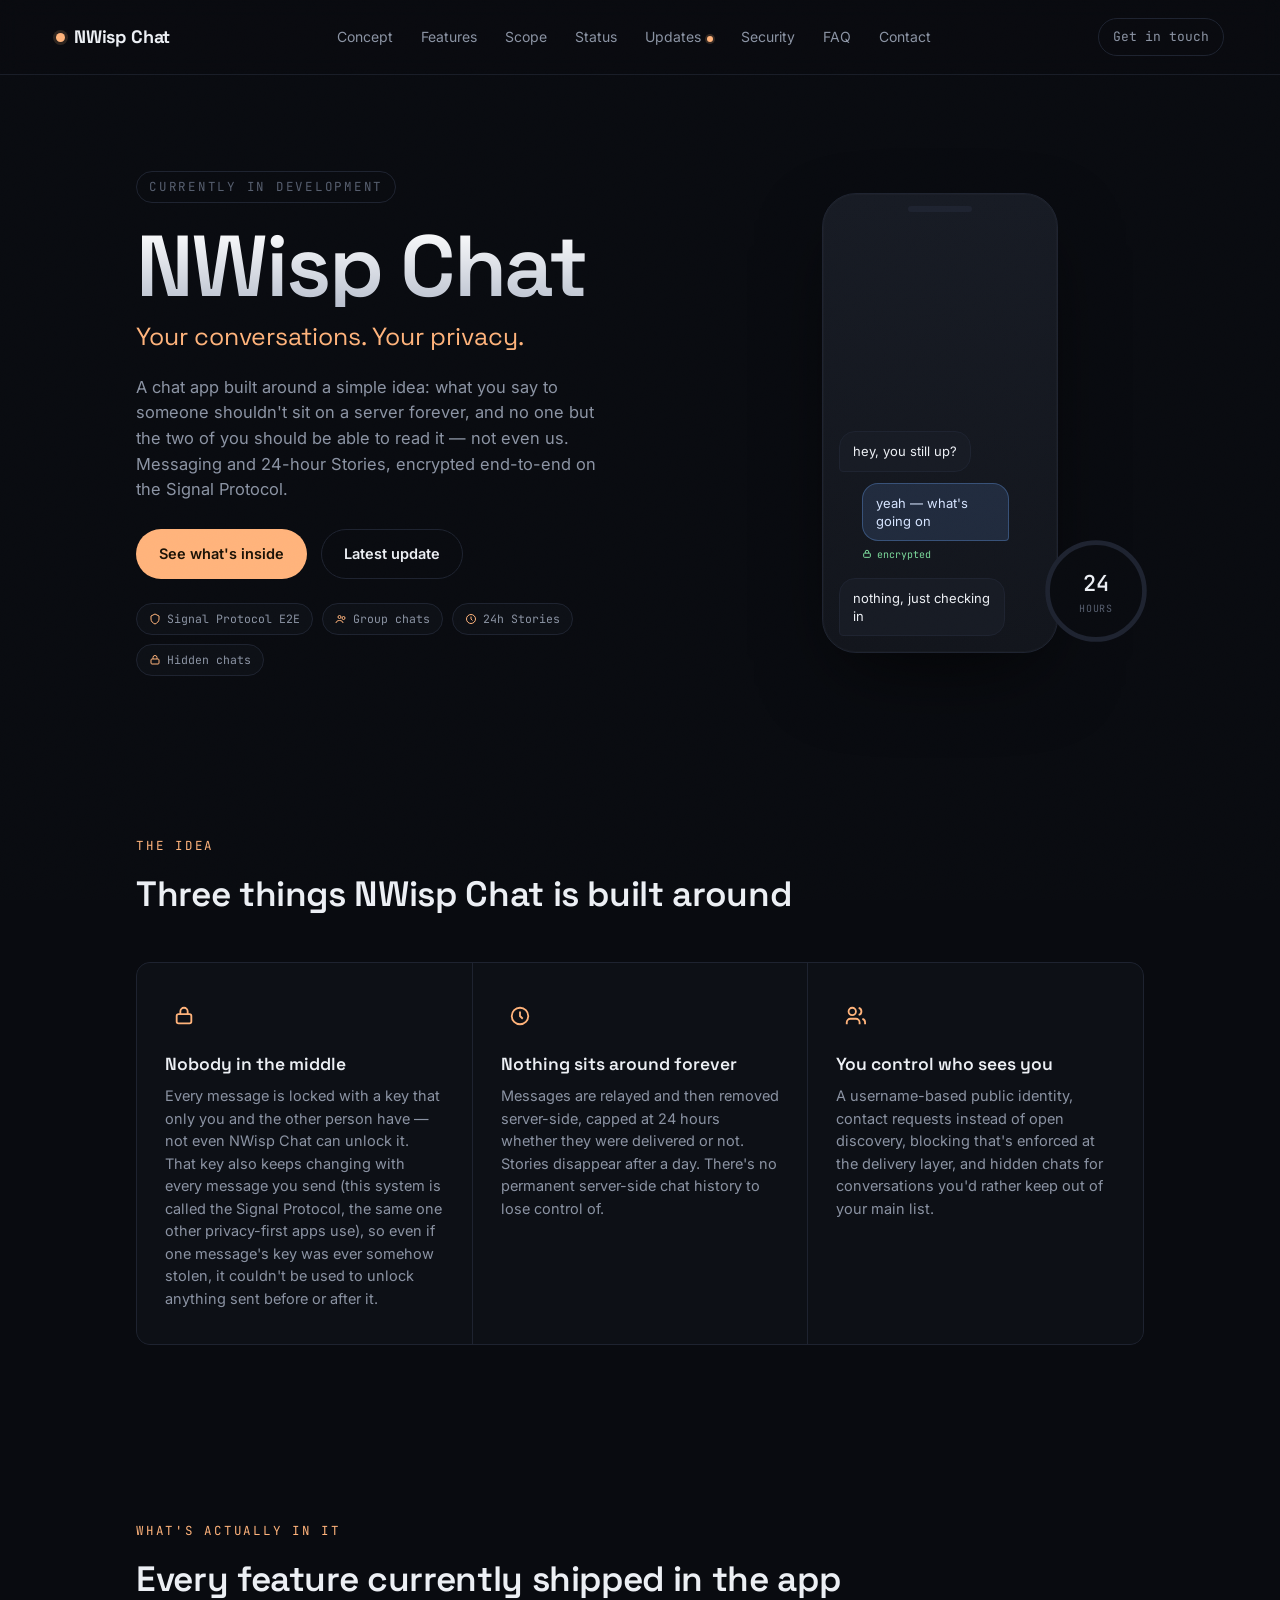
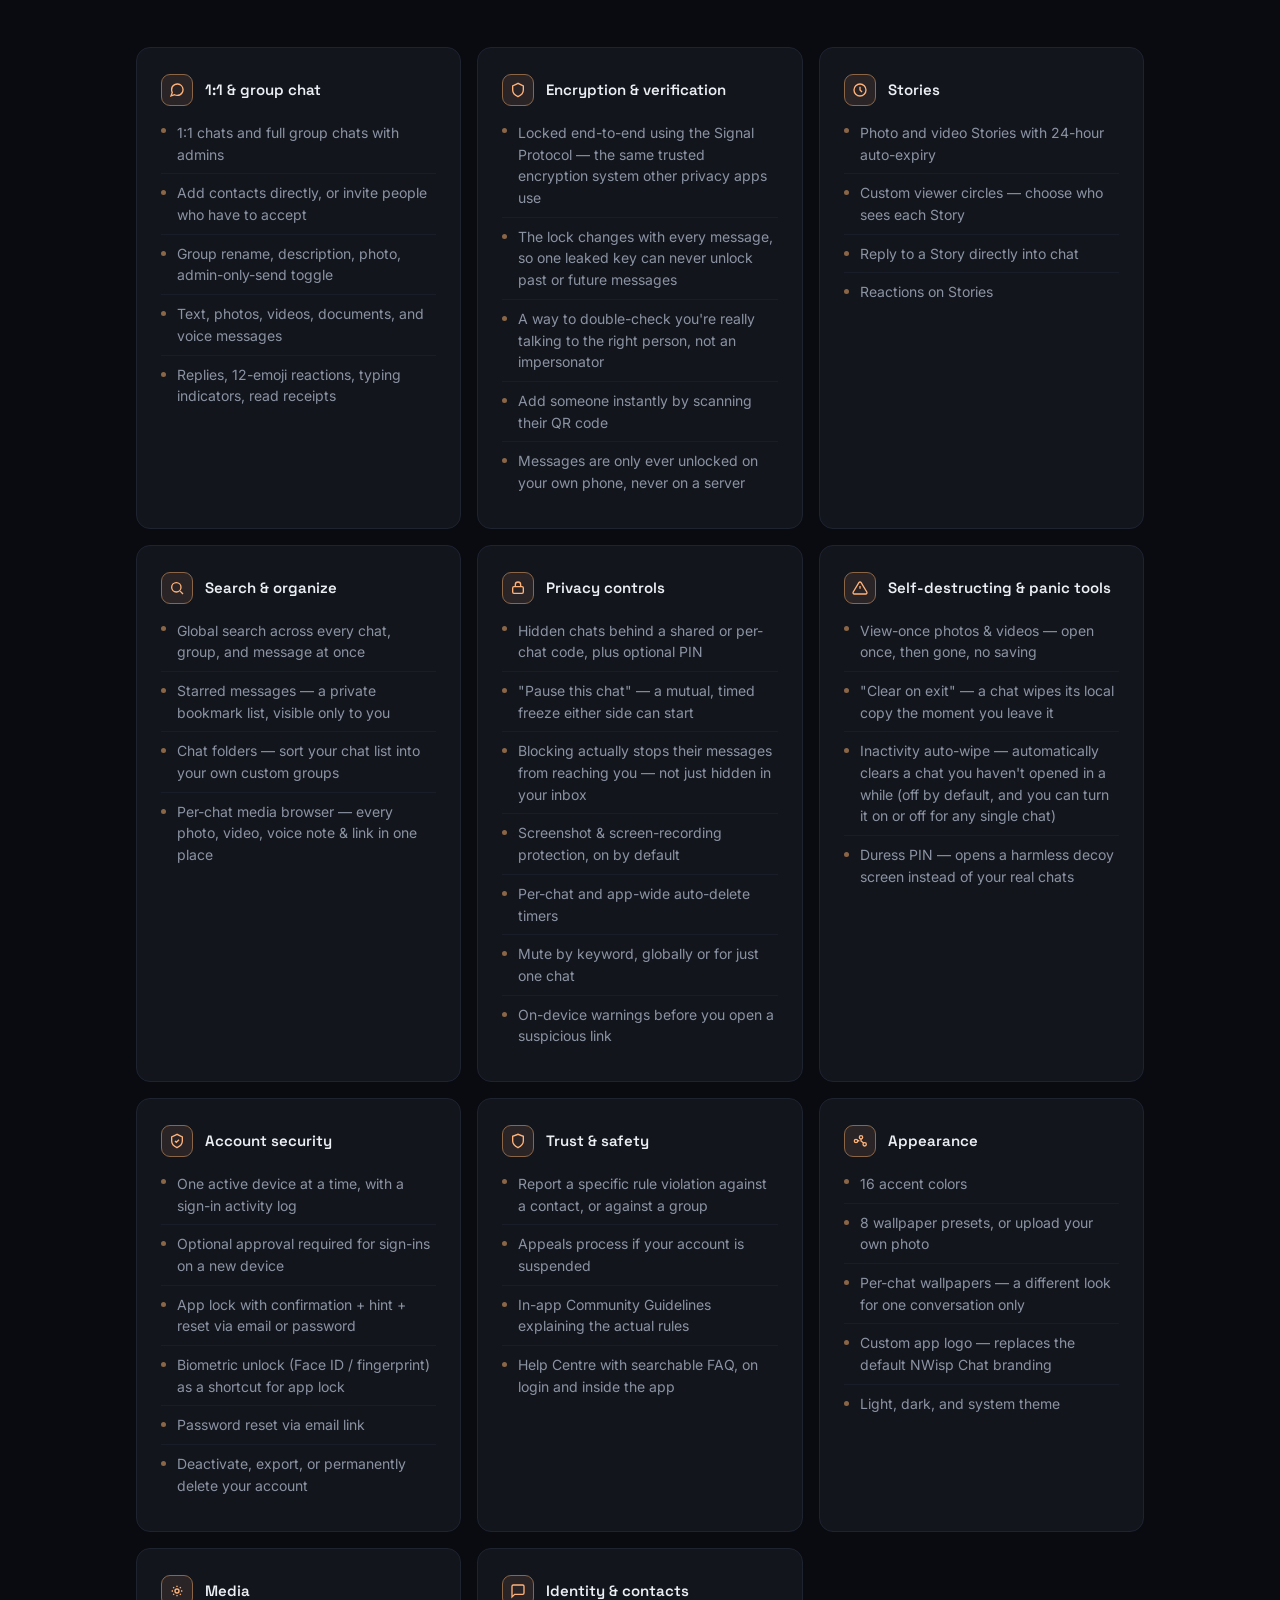
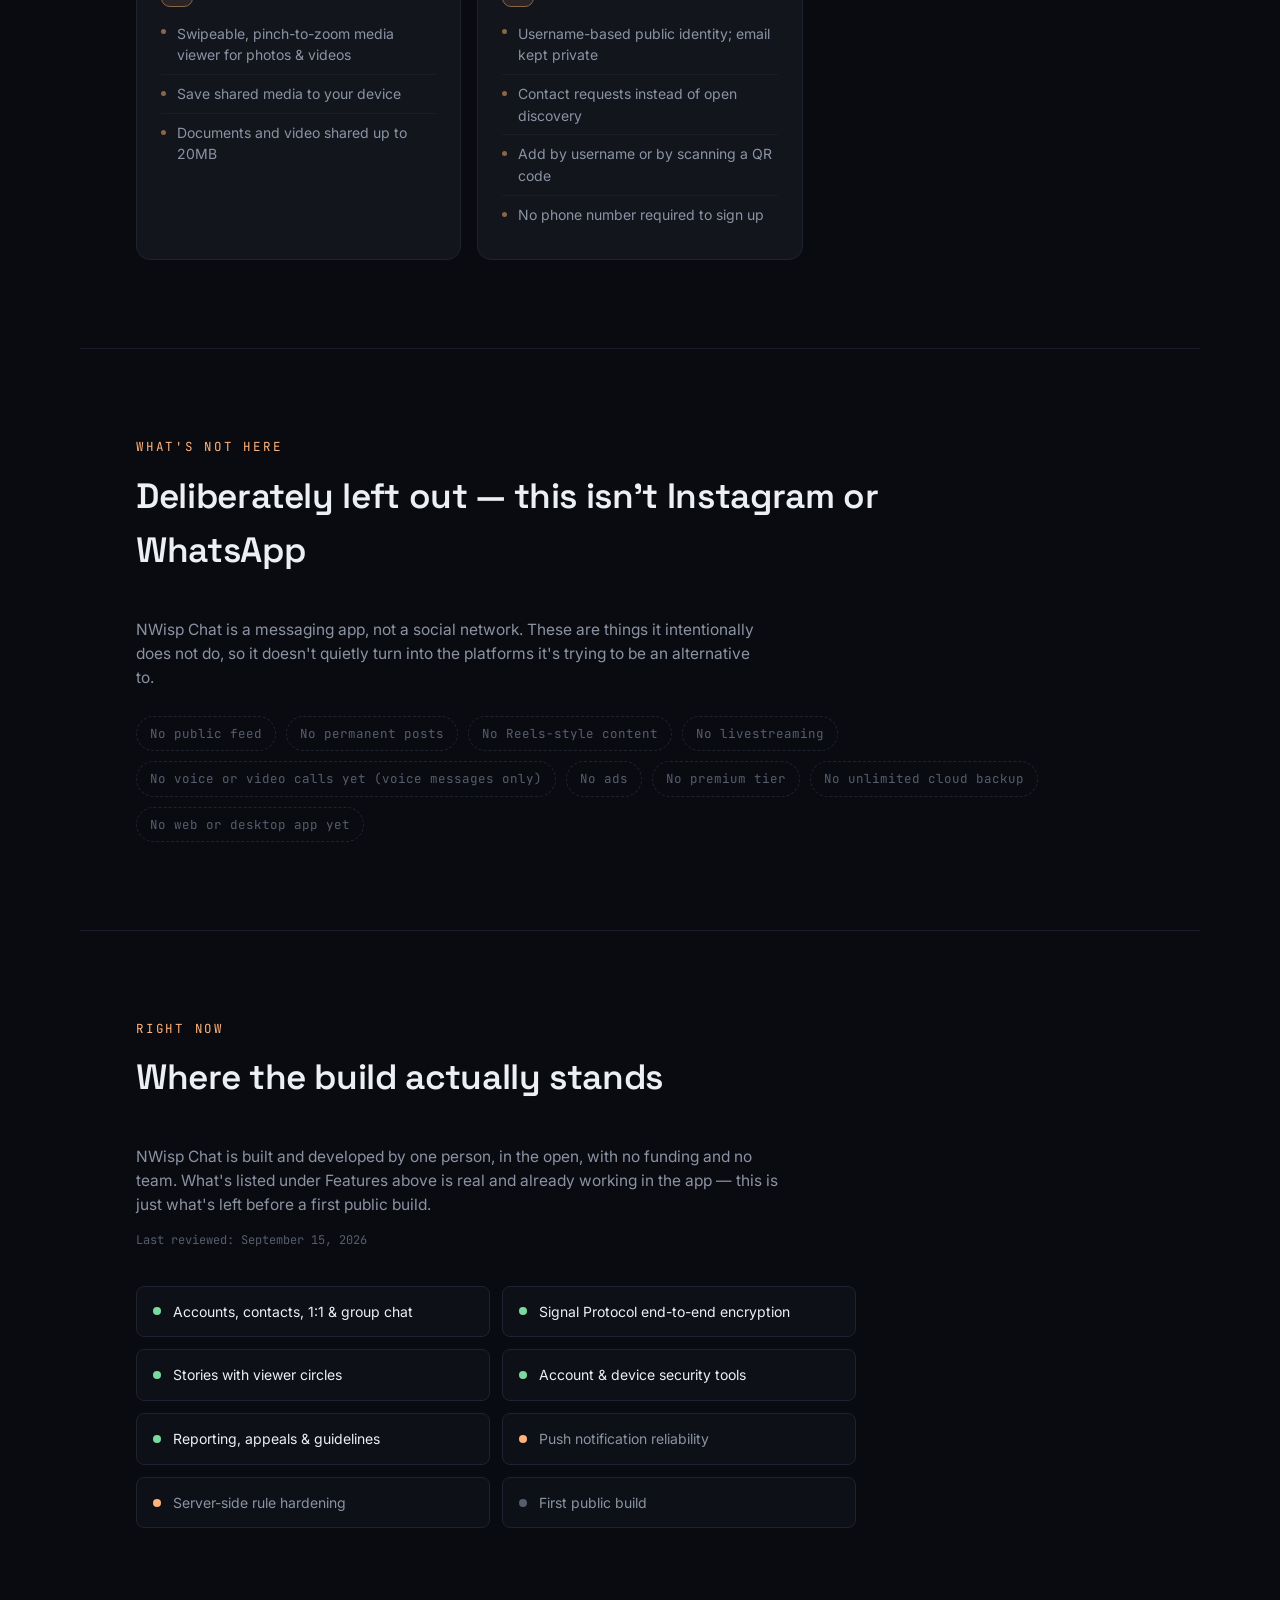
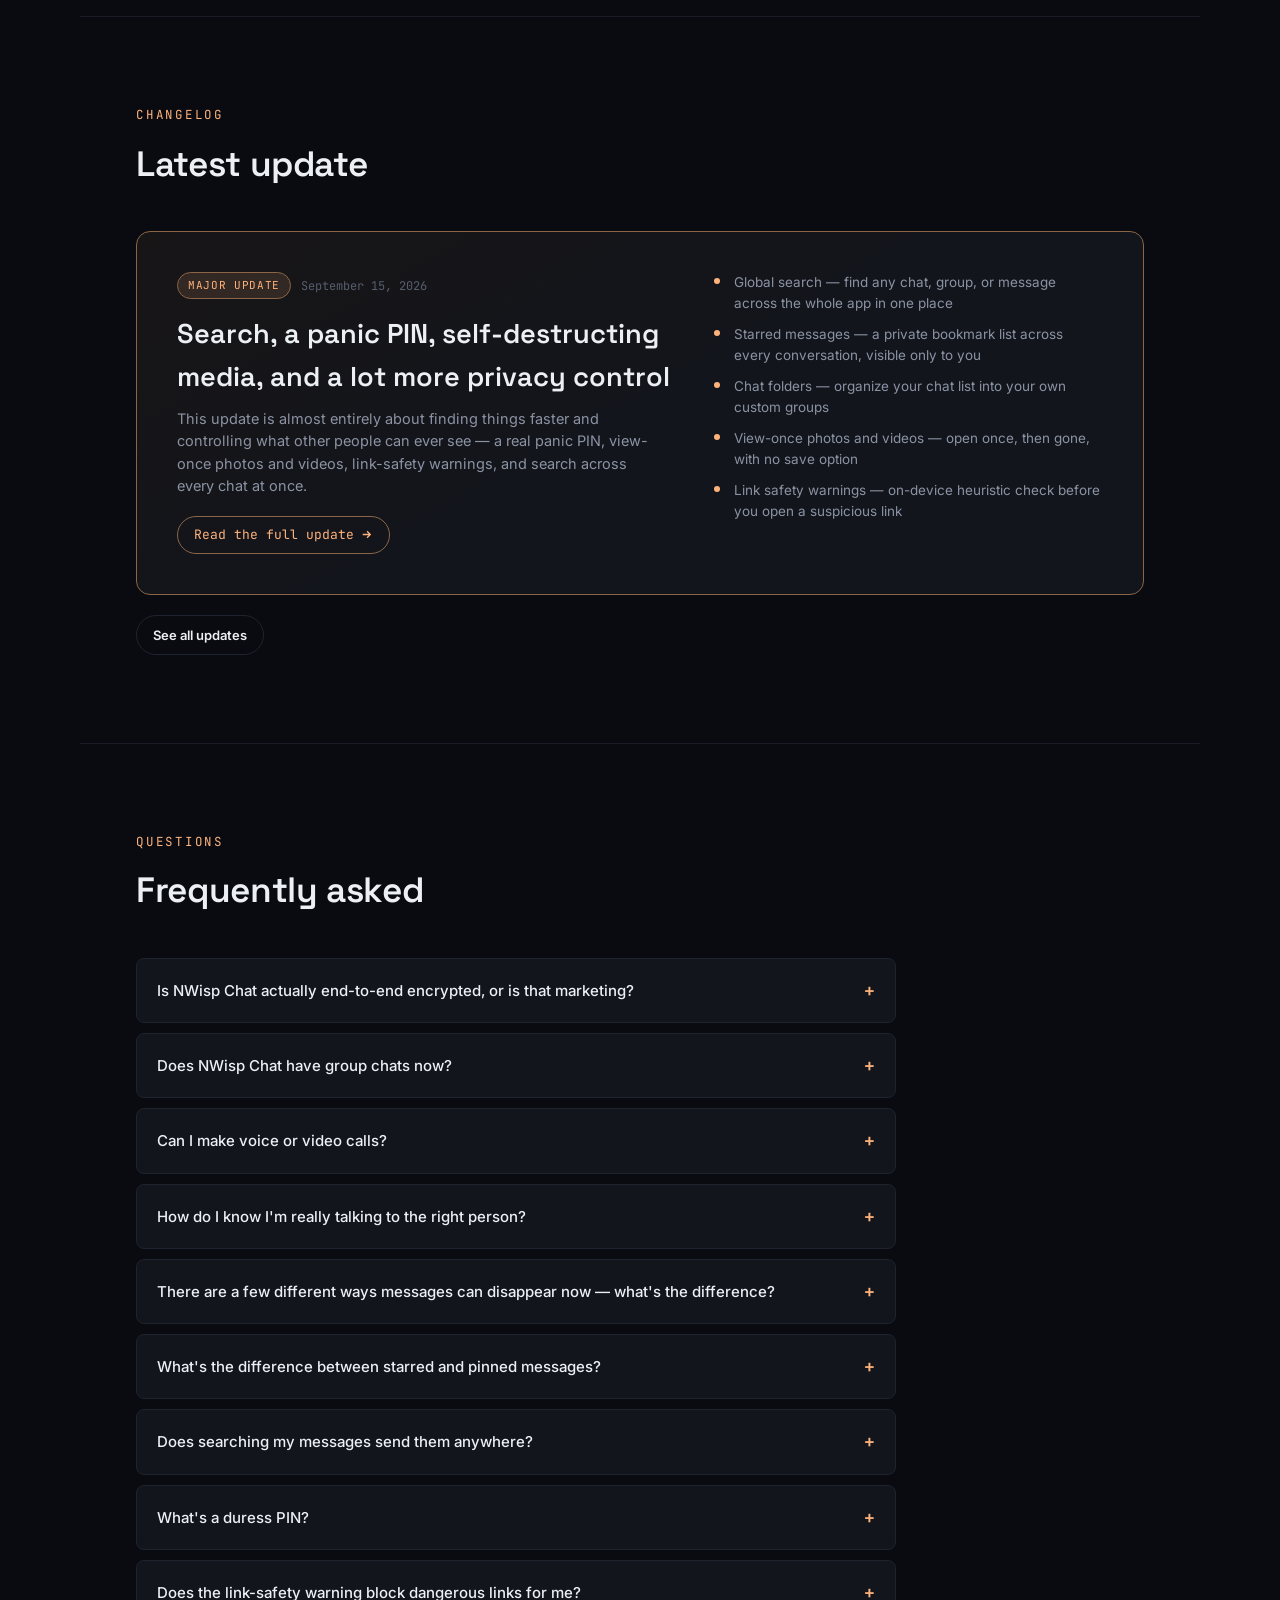
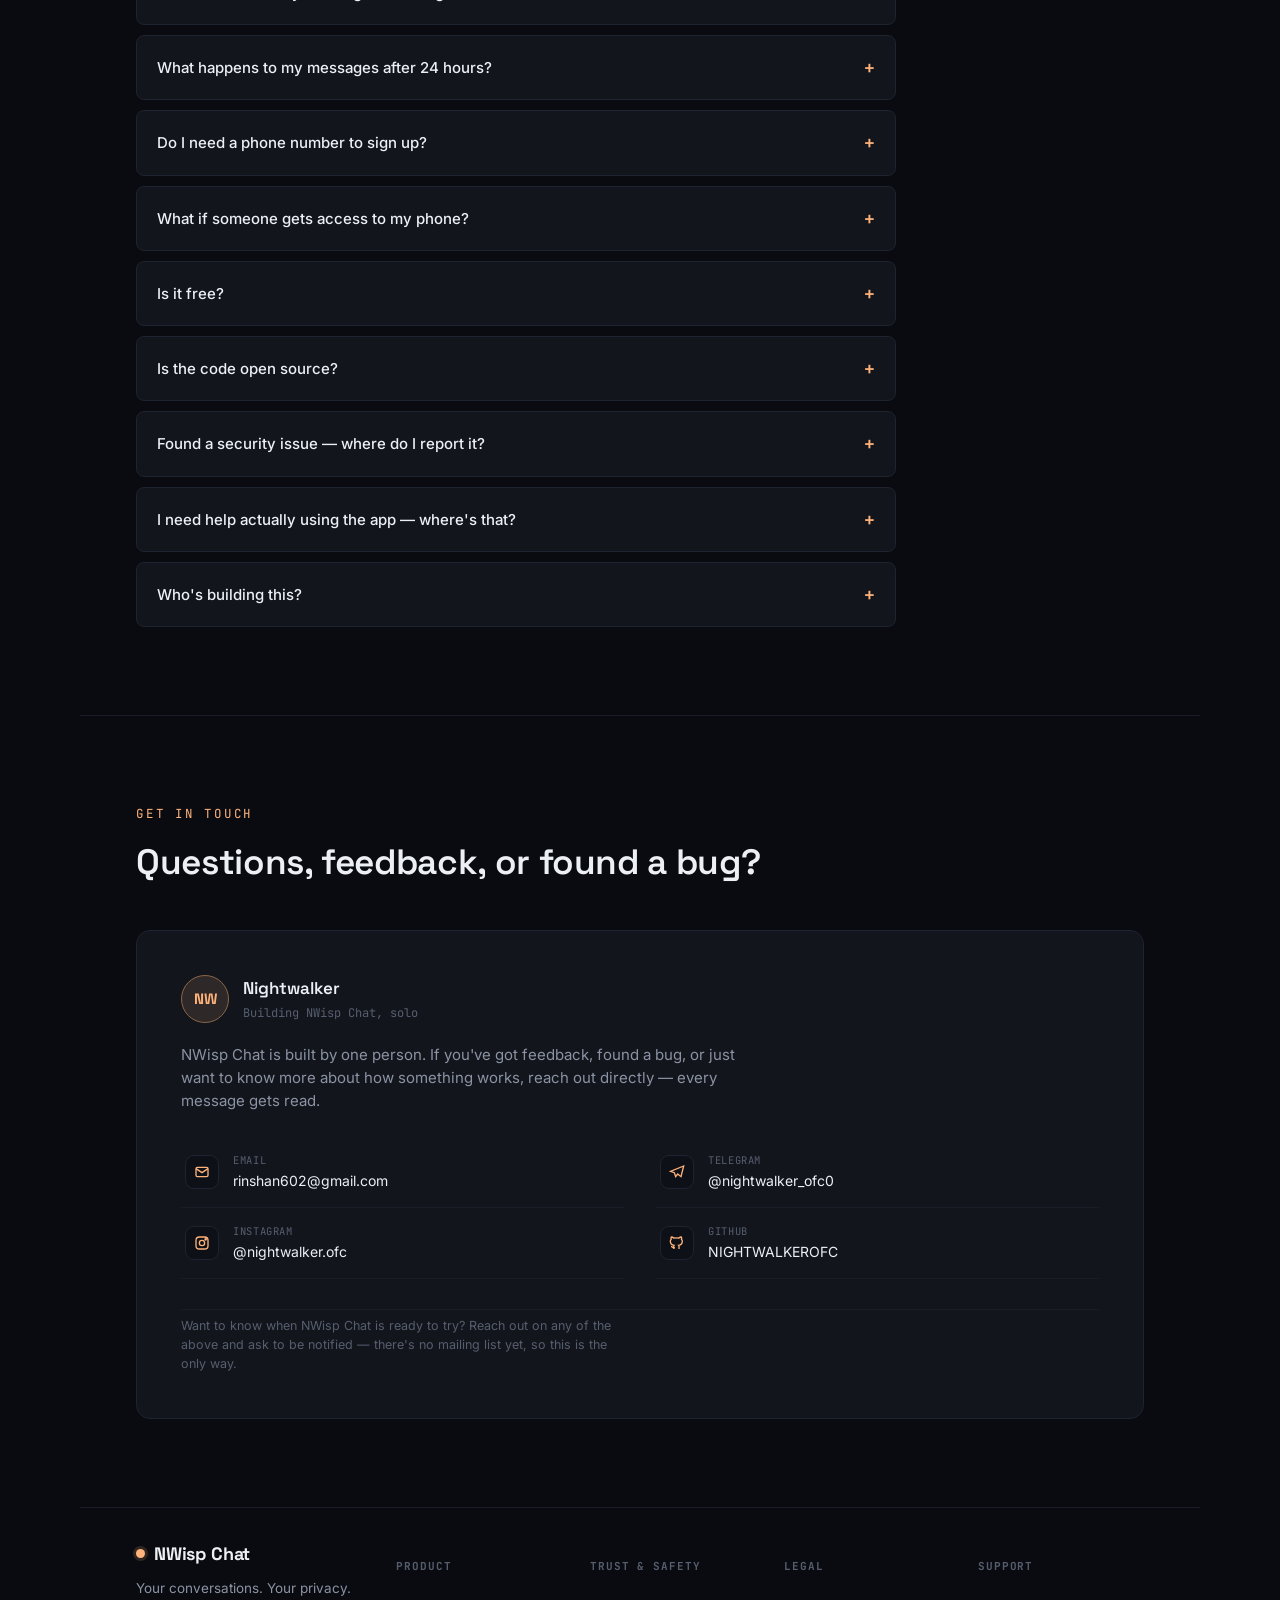
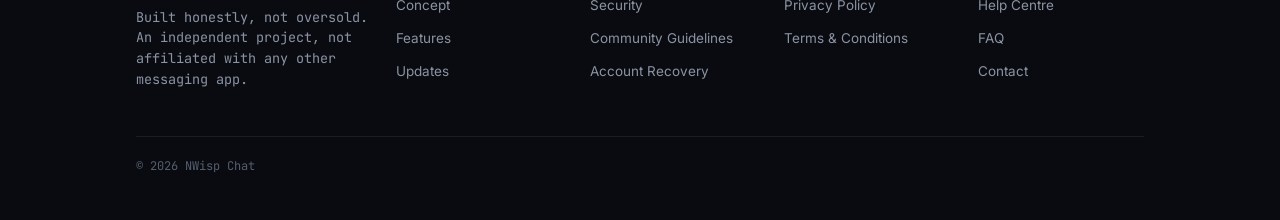
==== commit c0fa918a: "Update favicon links and add apple-touch-icon" ====
--- a/index.html
+++ b/index.html
@@ -9,7 +9,9 @@
 <meta property="og:description" content="End-to-end encrypted chat and 24-hour Stories. Built honestly, not oversold.">
 <meta property="og:image" content="og-image.png">
 <meta property="og:type" content="website">
-<link rel="icon" href="data:,">
+<link rel="icon" href="favicon.svg" type="image/svg+xml">
+<link rel="icon" href="favicon.ico" sizes="any">
+<link rel="apple-touch-icon" href="apple-touch-icon.png">
 <link rel="preconnect" href="https://fonts.googleapis.com">
 <link href="https://fonts.googleapis.com/css2?family=Space+Grotesk:wght@500;600;700&family=Inter:wght@400;500;600&family=JetBrains+Mono:wght@400;500&display=swap" rel="stylesheet">
 <link rel="stylesheet" href="assets/styles.css">
--- a/assets/styles.css
+++ b/assets/styles.css
@@ -1040,6 +1040,134 @@
 }
 
 /* ============================================================
+   LEGAL / POLICY DOCUMENT PAGES (Privacy, Terms, Guidelines)
+   ============================================================ */
+.legal-updated{
+  font-family: var(--font-mono);
+  font-size: 12.5px;
+  color: var(--text-dim);
+  margin-bottom: 30px;
+}
+.legal-doc{
+  display: flex;
+  flex-direction: column;
+  gap: 32px;
+  max-width: 760px;
+}
+.legal-section{ scroll-margin-top: 90px; }
+.legal-section h2{
+  font-size: 16px;
+  color: var(--text);
+  margin-bottom: 10px;
+}
+.legal-section p{
+  font-size: 14.5px;
+  color: var(--text-muted);
+  white-space: pre-line;
+}
+.legal-section a{ color: var(--amber); border-bottom: 1px solid var(--amber-dim); }
+.legal-callout{
+  background: var(--panel);
+  border: 1px solid var(--border);
+  border-left: 3px solid var(--amber-dim);
+  border-radius: var(--radius-sm);
+  padding: 18px 20px;
+  font-size: 14px;
+  color: var(--text-muted);
+  max-width: 760px;
+}
+.legal-callout strong{ color: var(--text); }
+
+/* ============================================================
+   ACCOUNT RECOVERY — step blocks
+   ============================================================ */
+.recovery-block{
+  background: var(--panel);
+  border: 1px solid var(--border);
+  border-radius: var(--radius);
+  padding: 26px 28px;
+  margin-bottom: 16px;
+  scroll-margin-top: 90px;
+}
+.recovery-block h2{
+  font-size: 17px;
+  margin-bottom: 12px;
+  display: flex;
+  align-items: center;
+  gap: 10px;
+}
+.recovery-block-icon{
+  width: 30px; height: 30px;
+  flex-shrink: 0;
+  display: flex; align-items: center; justify-content: center;
+  border-radius: 9px;
+  background: rgba(255,179,123,0.1);
+  border: 1px solid var(--amber-dim);
+  color: var(--amber);
+}
+.recovery-block-icon svg{ width: 15px; height: 15px; }
+.recovery-block p{
+  font-size: 14.5px;
+  color: var(--text-muted);
+  margin-bottom: 10px;
+}
+.recovery-block ol, .recovery-block ul{
+  margin: 12px 0 0;
+  padding-left: 20px;
+  display: flex;
+  flex-direction: column;
+  gap: 8px;
+}
+.recovery-block li{
+  font-size: 14px;
+  color: var(--text-muted);
+}
+.recovery-block li::marker{ color: var(--amber); }
+
+/* ============================================================
+   GROUPED FOOTER (multi-column, site-wide)
+   ============================================================ */
+.footer-grid{
+  display: grid;
+  grid-template-columns: 1.4fr repeat(4, 1fr);
+  gap: 28px;
+  margin-bottom: 32px;
+}
+.footer-brand-col p{ font-size: 13.5px; color: var(--text-muted); margin-bottom: 8px; }
+.footer-col h5{
+  font-family: var(--font-mono);
+  font-size: 11px;
+  letter-spacing: 0.08em;
+  text-transform: uppercase;
+  color: var(--text-dim);
+  margin-bottom: 14px;
+}
+.footer-col a{
+  display: block;
+  font-size: 13.5px;
+  color: var(--text-muted);
+  padding: 6px 0;
+  transition: color .15s ease;
+}
+.footer-col a:hover{ color: var(--amber); }
+.footer-bottom{
+  border-top: 1px solid var(--border-soft);
+  padding-top: 20px;
+  display: flex;
+  justify-content: space-between;
+  flex-wrap: wrap;
+  gap: 8px;
+}
+
+@media (max-width: 900px){
+  .footer-grid{ grid-template-columns: repeat(2, 1fr); }
+  .footer-brand-col{ grid-column: 1 / -1; }
+}
+@media (max-width: 520px){
+  .footer-grid{ grid-template-columns: 1fr; }
+}
+
+/* ============================================================
    MOTION PREFERENCES
    ============================================================ */
 @media (prefers-reduced-motion: reduce){
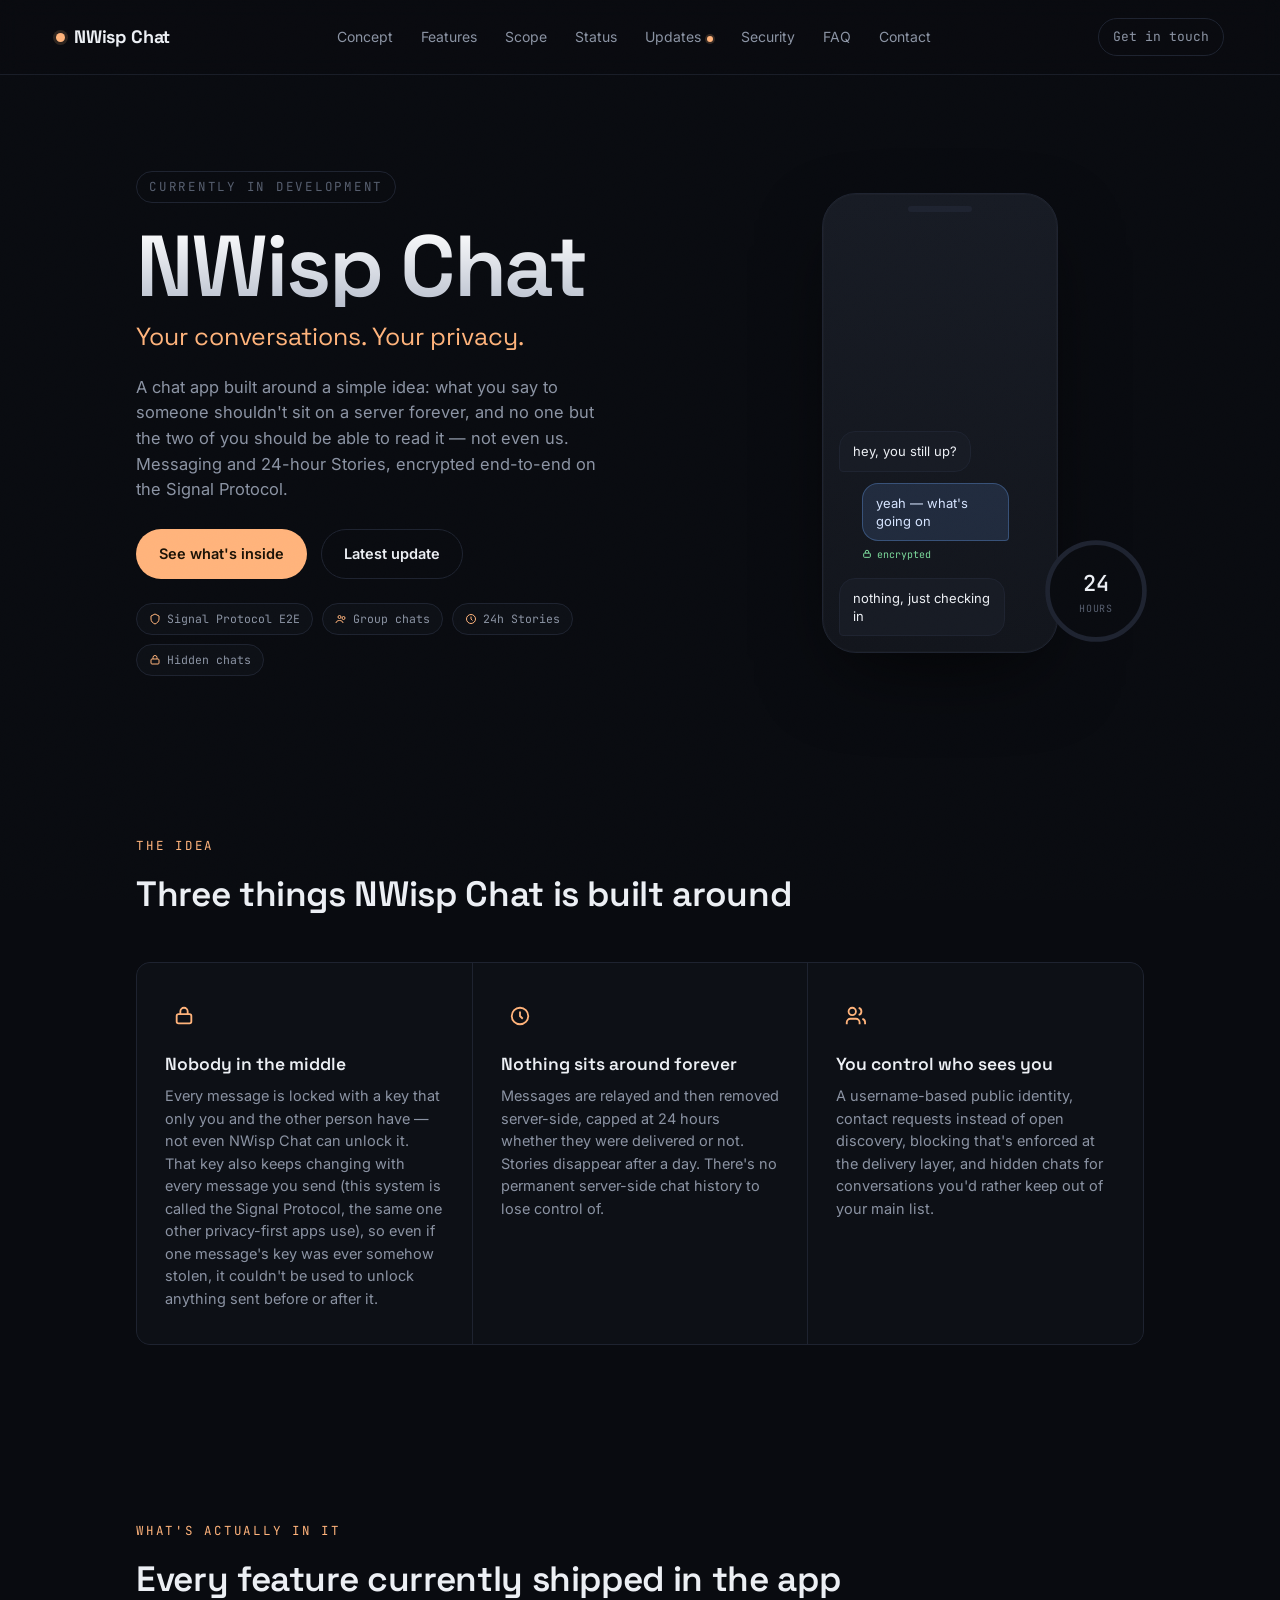
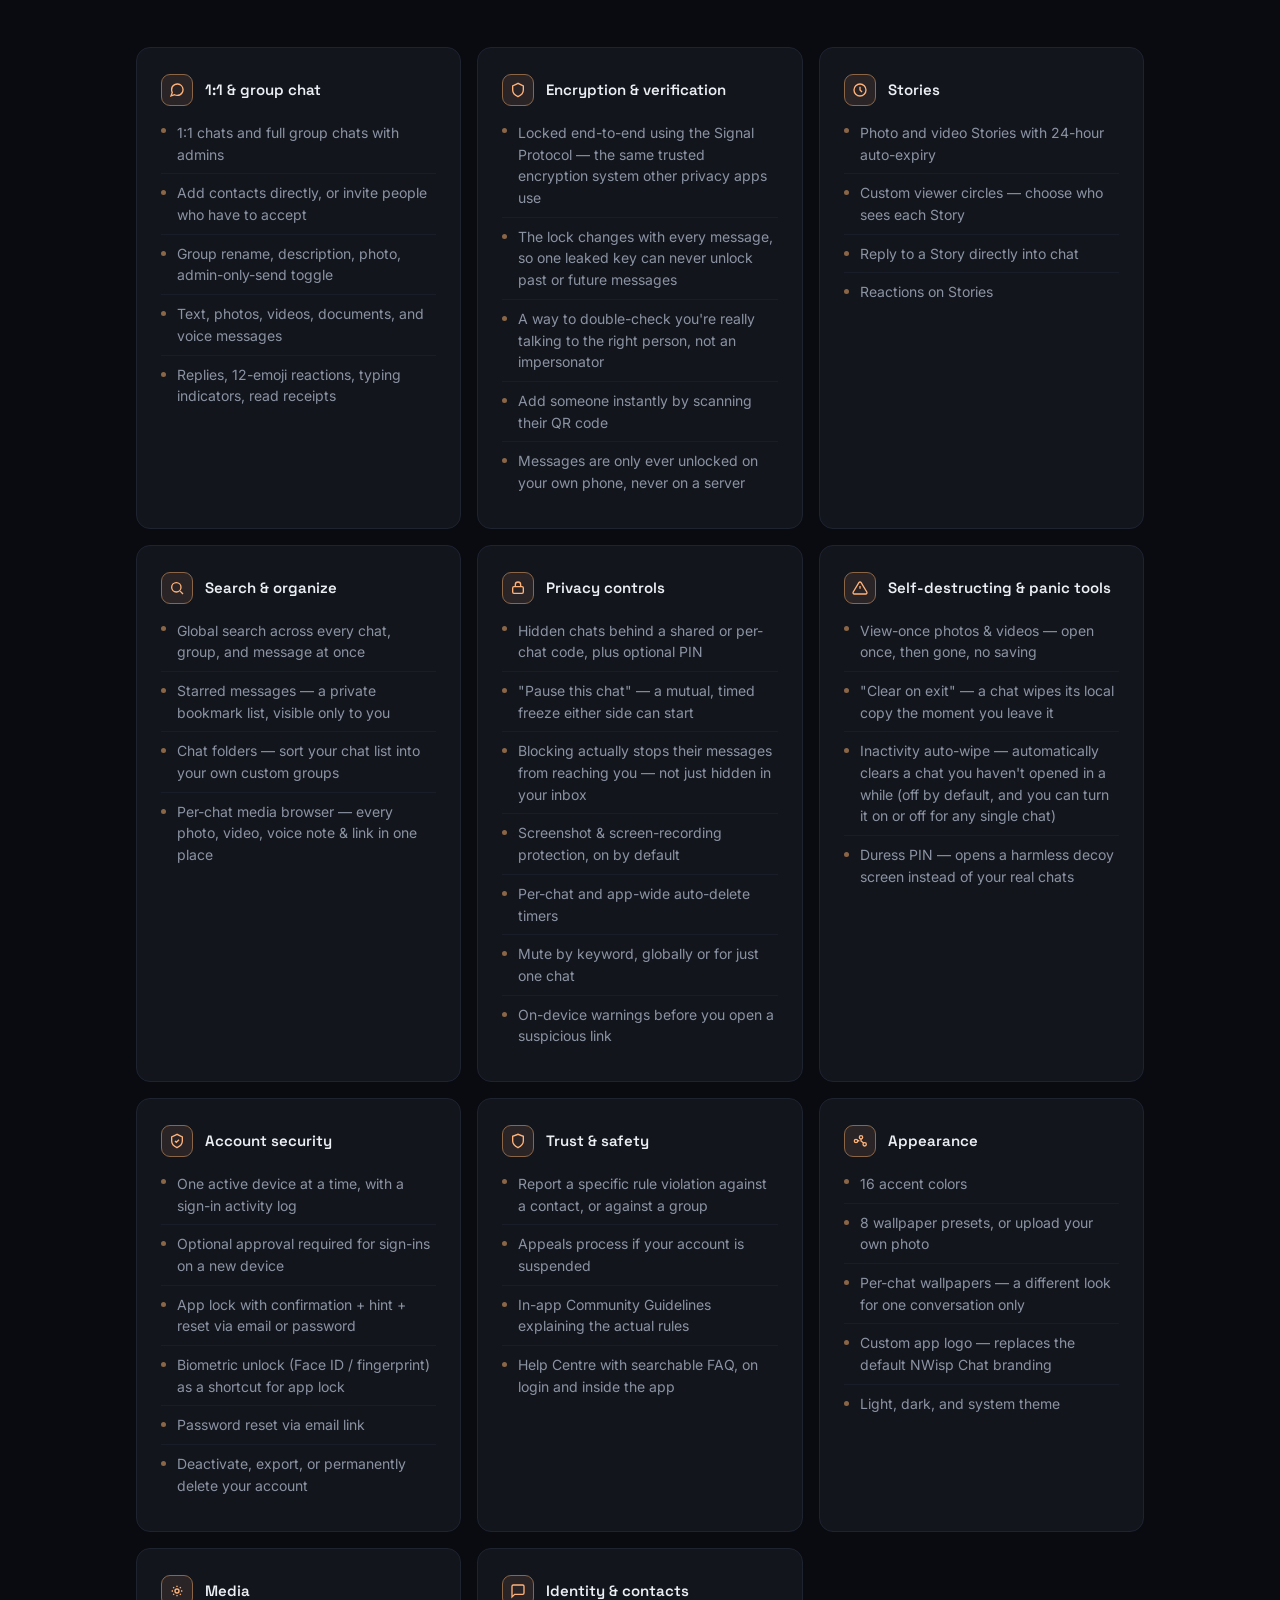
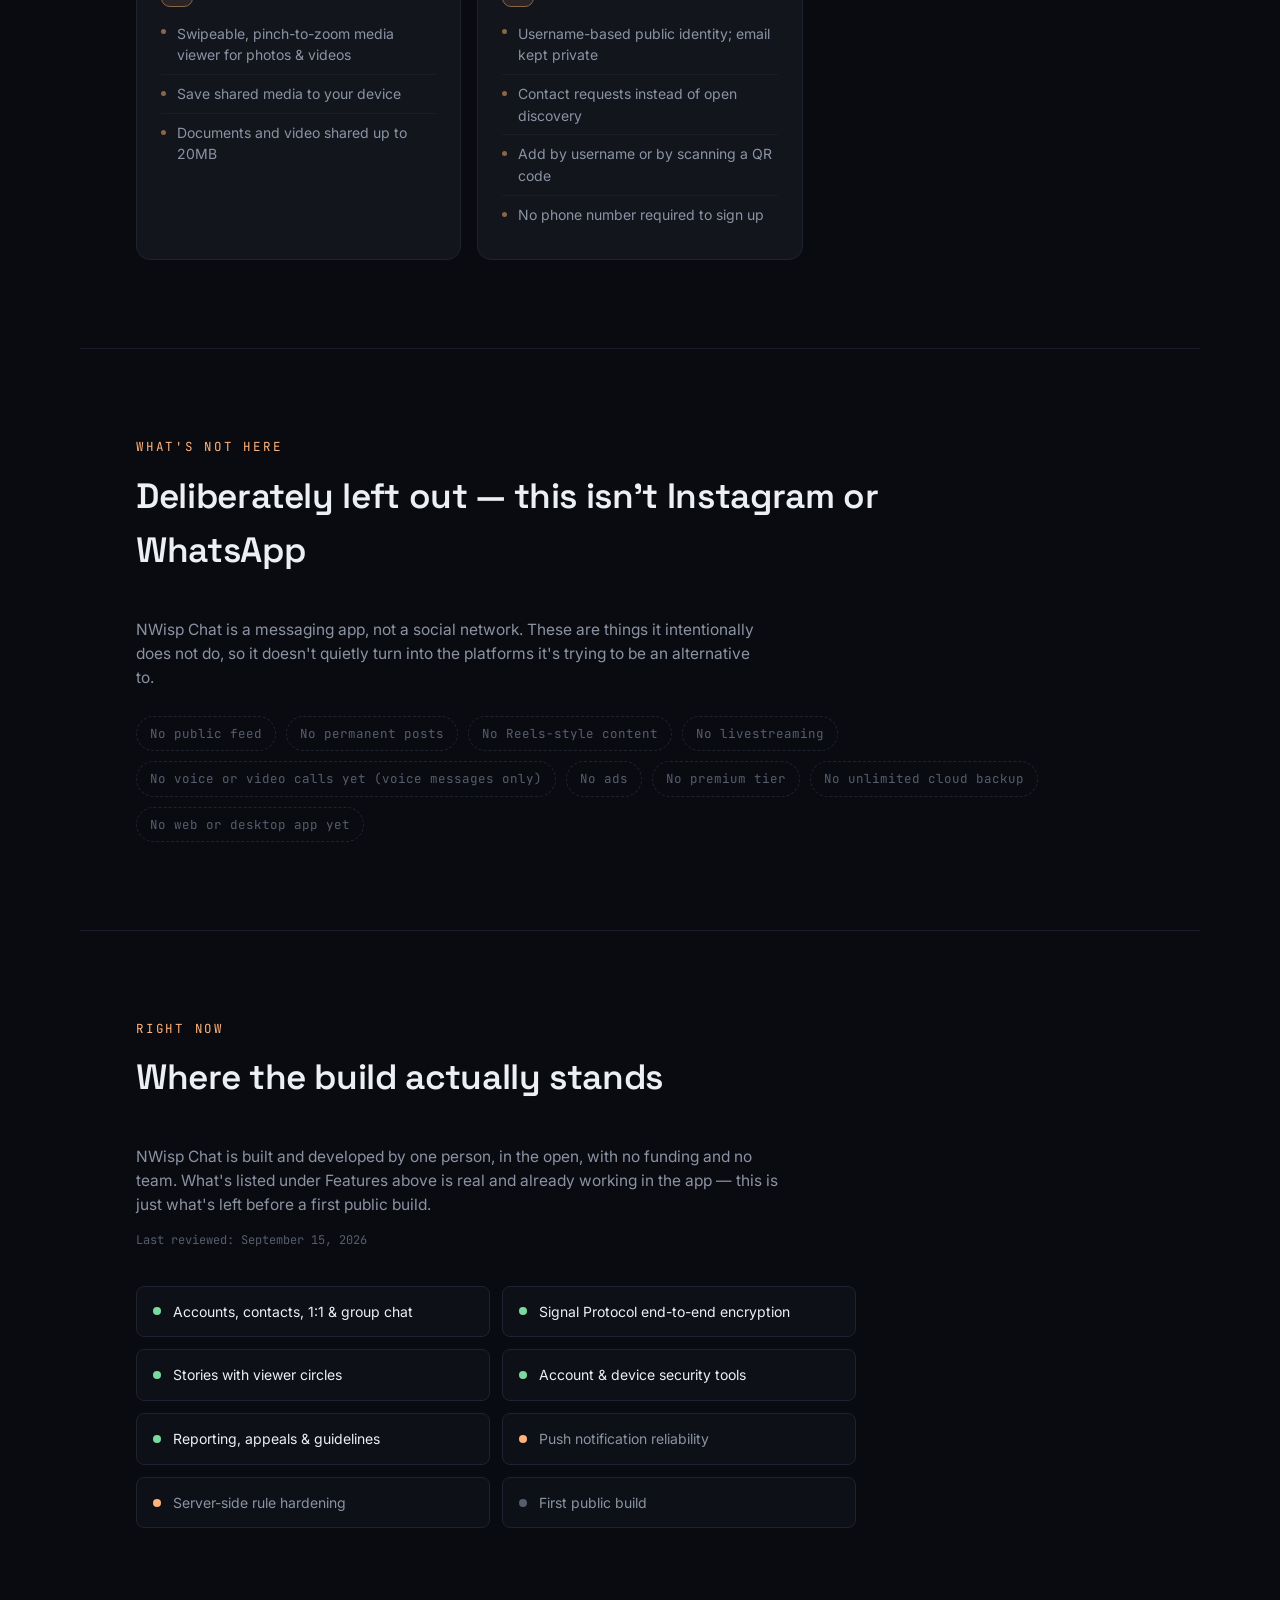
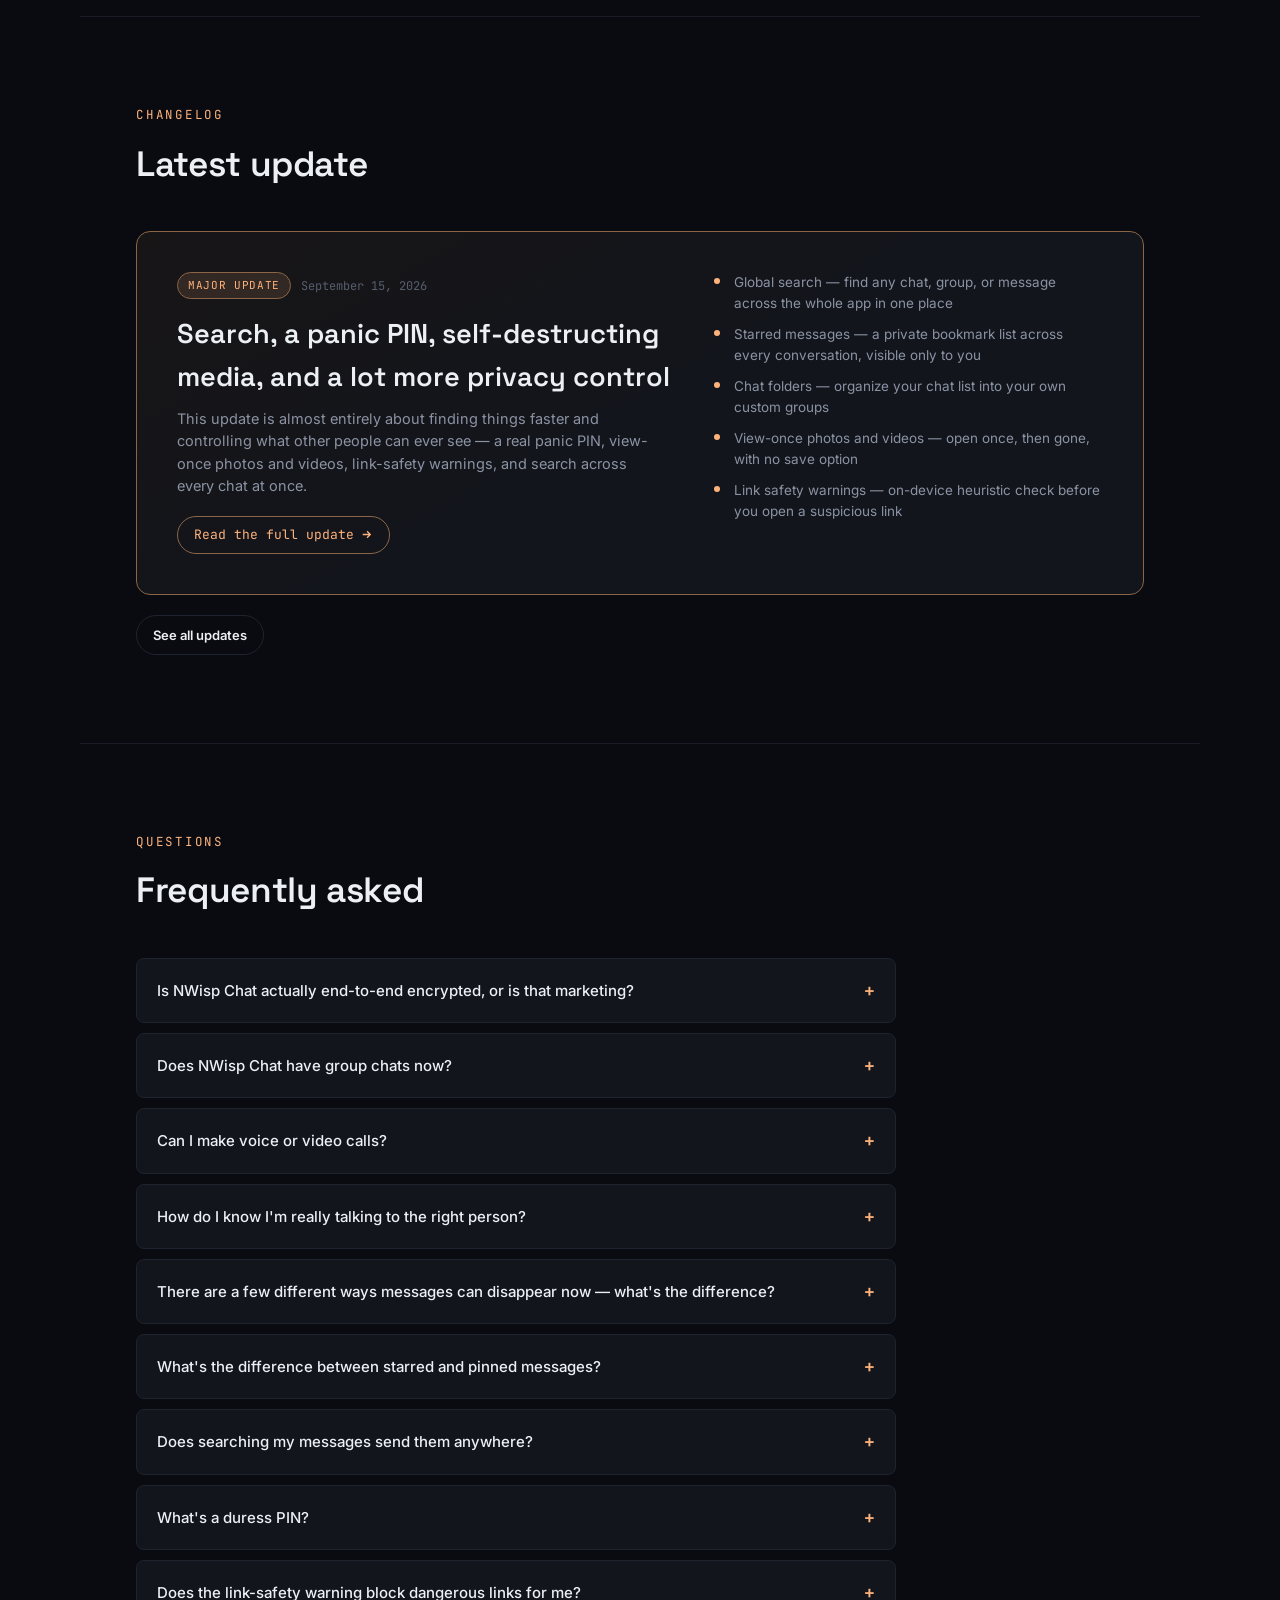
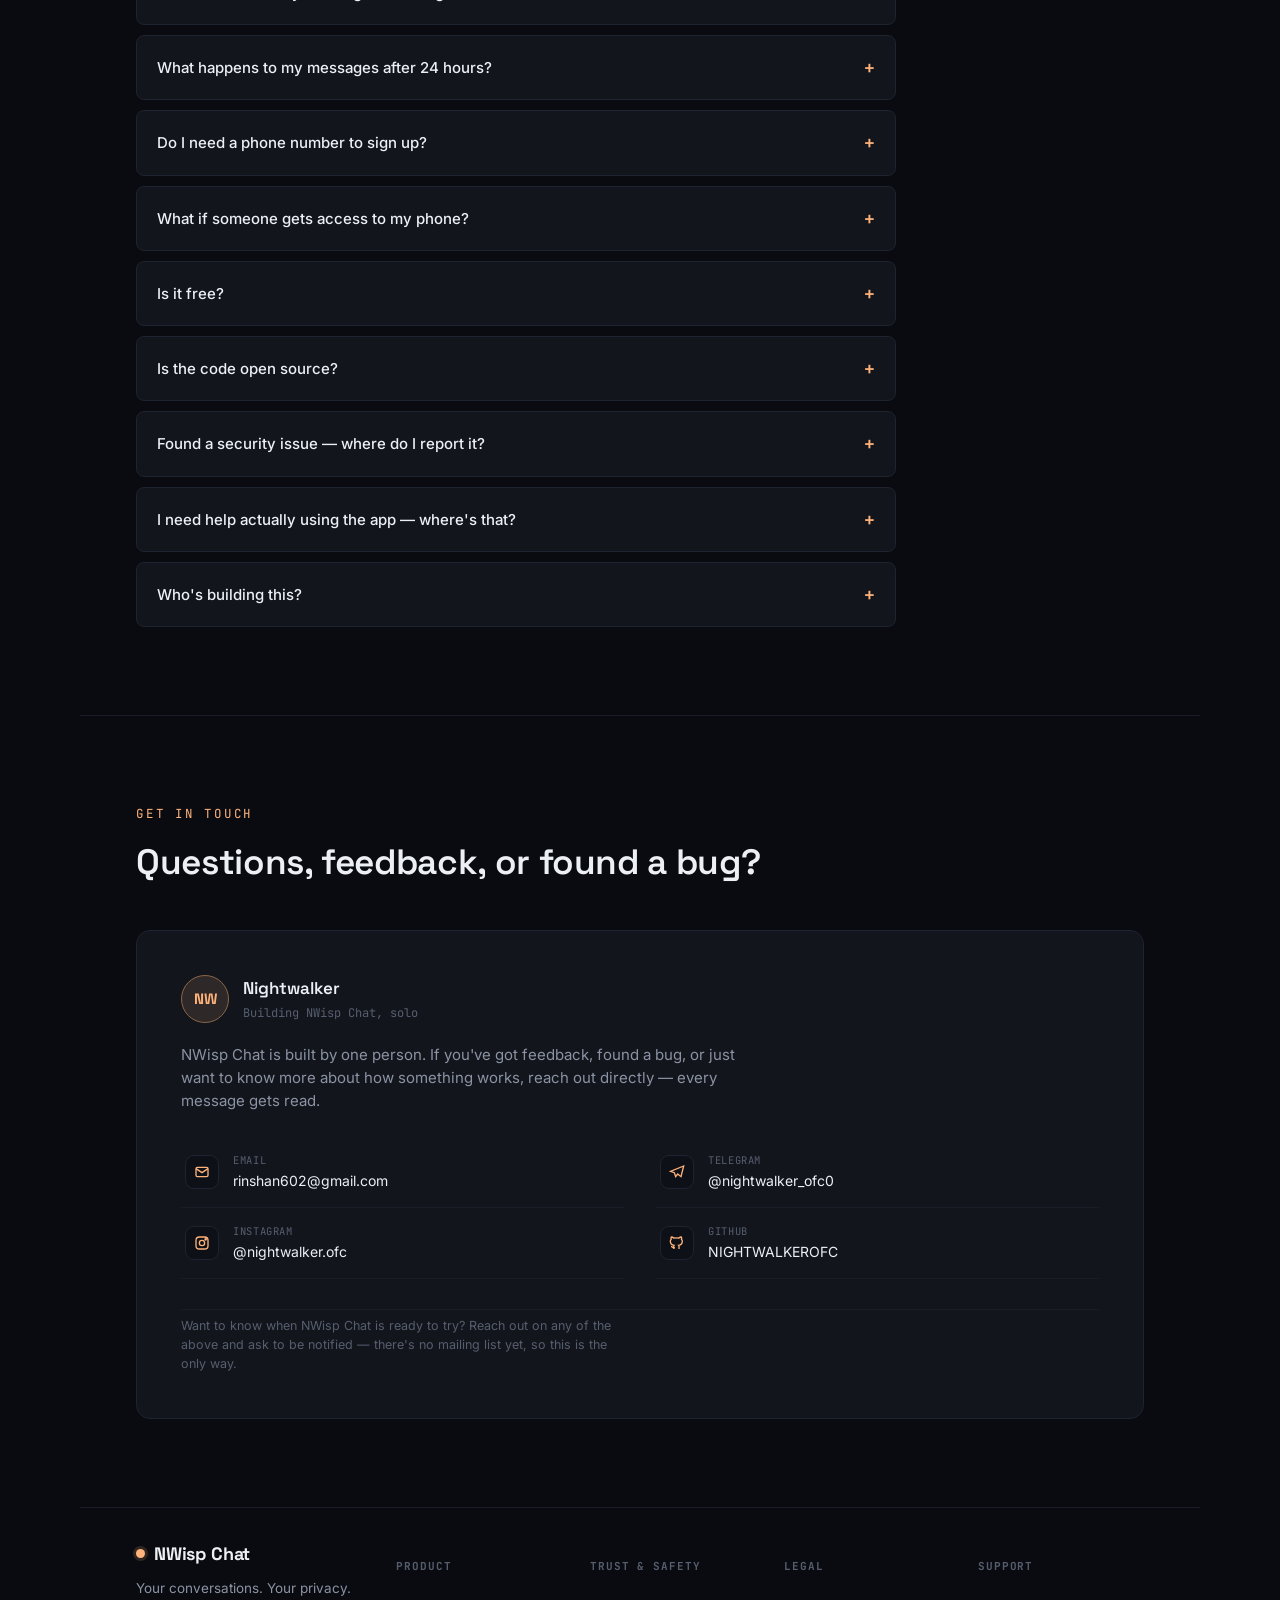
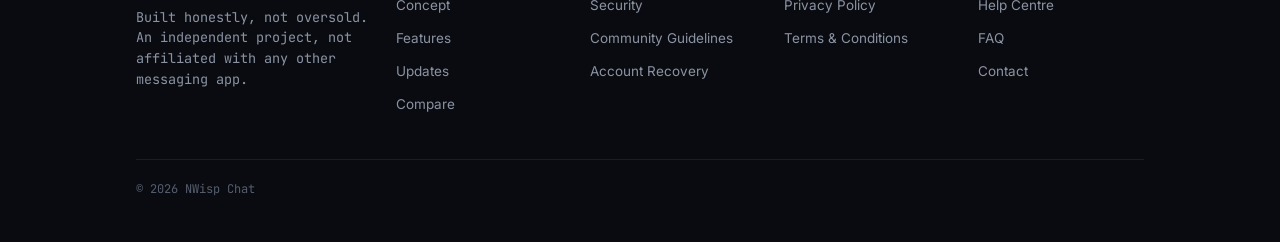
==== commit 32516904: "Enhance index.html with JSON-LD structured data Add structured data for FAQ and application details" ====
--- a/index.html
+++ b/index.html
@@ -15,6 +15,170 @@
 <link rel="preconnect" href="https://fonts.googleapis.com">
 <link href="https://fonts.googleapis.com/css2?family=Space+Grotesk:wght@500;600;700&family=Inter:wght@400;500;600&family=JetBrains+Mono:wght@400;500&display=swap" rel="stylesheet">
 <link rel="stylesheet" href="assets/styles.css">
+<script type="application/ld+json">
+{
+  "@context": "https://schema.org",
+  "@type": "SoftwareApplication",
+  "name": "NWisp Chat",
+  "applicationCategory": "SocialNetworkingApplication",
+  "operatingSystem": "Android",
+  "description": "A privacy-focused messaging app with end-to-end encryption built on the Signal Protocol, group chats, and 24-hour Stories. No ads, no feed, no permanent posts.",
+  "offers": {
+    "@type": "Offer",
+    "price": "0",
+    "priceCurrency": "USD"
+  },
+  "image": "og-image.png",
+  "author": {
+    "@type": "Person",
+    "name": "Nightwalker"
+  }
+}
+</script>
+<script type="application/ld+json">
+{
+  "@context": "https://schema.org",
+  "@type": "FAQPage",
+  "mainEntity": [
+    {
+      "@type": "Question",
+      "name": "Is NWisp Chat actually end-to-end encrypted, or is that marketing?",
+      "acceptedAnswer": {
+        "@type": "Answer",
+        "text": "It's real, not just a marketing line. In plain terms: your phone and the other person's phone agree on a secret lock together before your first message, and that lock keeps changing automatically with every message after that. The server that passes your messages along never gets a copy of the key \u2014 it only ever sees scrambled data it can't read. This system is called the Signal Protocol, the same encryption used by other privacy-focused messaging apps."
+      }
+    },
+    {
+      "@type": "Question",
+      "name": "Does NWisp Chat have group chats now?",
+      "acceptedAnswer": {
+        "@type": "Answer",
+        "text": "Yes. You can create a group, add contacts directly or invite people who need to accept, set admins, and restrict sending to admins only if you want. Every group message is still end-to-end encrypted to each member, and you can report either a specific person or the group itself if something goes wrong."
+      }
+    },
+    {
+      "@type": "Question",
+      "name": "Can I make voice or video calls?",
+      "acceptedAnswer": {
+        "@type": "Answer",
+        "text": "Not yet \u2014 that's still on the roadmap. You can record and send voice messages in any chat right now, but live calls aren't built."
+      }
+    },
+    {
+      "@type": "Question",
+      "name": "How do I know I'm really talking to the right person?",
+      "acceptedAnswer": {
+        "@type": "Answer",
+        "text": "Each conversation has a safety number you and the other person can compare through a separate channel (a call, in person, etc.). If it matches on both ends, no one is intercepting the conversation."
+      }
+    },
+    {
+      "@type": "Question",
+      "name": "There are a few different ways messages can disappear now \u2014 what's the difference?",
+      "acceptedAnswer": {
+        "@type": "Answer",
+        "text": "Four separate things, each doing a different job: (1) the 24-hour relay limit \u2014 every message is removed from the server after 24 hours no matter what, delivered or not, and this is always on and can't be turned off. (2) Auto-delete timers \u2014 an optional per-chat or app-wide setting that deletes a message from your device a set time after it's read. (3) \"Clear on exit\" \u2014 an optional per-chat toggle that wipes that chat's local copy on your device every time you close it. (4) Inactivity auto-wipe \u2014 an optional setting (global default or per-chat override) that clears a chat's local copy after it's gone untouched for a set number of months. Only #1 is mandatory; #2\u20134 are all off unless you turn them on, and they only ever affect your own device, never the other person's."
+      }
+    },
+    {
+      "@type": "Question",
+      "name": "What's the difference between starred and pinned messages?",
+      "acceptedAnswer": {
+        "@type": "Answer",
+        "text": "Pinning is shared \u2014 both people in the chat see the same pinned banner, capped at 3 messages. Starring is private \u2014 it's your own personal bookmark list across every chat and group, and no one else ever sees which messages you've starred."
+      }
+    },
+    {
+      "@type": "Question",
+      "name": "Does searching my messages send them anywhere?",
+      "acceptedAnswer": {
+        "@type": "Answer",
+        "text": "No. Search only looks through messages already unlocked and saved on your own phone \u2014 nothing gets sent anywhere to be searched. That's the same principle behind everything else here: the server passing your messages along never gets to see what's actually in them."
+      }
+    },
+    {
+      "@type": "Question",
+      "name": "What's a duress PIN?",
+      "acceptedAnswer": {
+        "@type": "Answer",
+        "text": "A second PIN you can set up, completely separate from your real one. If you're ever forced to unlock your phone, typing the duress PIN instead of your real one opens a harmless decoy screen \u2014 an empty, normal-looking chat list with nothing real on it \u2014 instead of your actual conversations. To get back to your real chats afterward, close and reopen the app and enter your real PIN."
+      }
+    },
+    {
+      "@type": "Question",
+      "name": "Does the link-safety warning block dangerous links for me?",
+      "acceptedAnswer": {
+        "@type": "Answer",
+        "text": "No \u2014 it warns, it doesn't block. It's a simple on-device check for common red flags (raw IP addresses, lookalike domains, known link-shortener services, etc.) meant to make you pause and look before tapping. It won't catch every bad link, and it may occasionally flag a safe one \u2014 it's a nudge, not a guarantee."
+      }
+    },
+    {
+      "@type": "Question",
+      "name": "What happens to my messages after 24 hours?",
+      "acceptedAnswer": {
+        "@type": "Answer",
+        "text": "They're removed from the server that passes them along, whether they were delivered or not. Nothing is kept there permanently. Anything you want to keep needs to stay on your own device \u2014 see the question above for how that interacts with auto-delete, \"clear on exit\", and inactivity auto-wipe."
+      }
+    },
+    {
+      "@type": "Question",
+      "name": "Do I need a phone number to sign up?",
+      "acceptedAnswer": {
+        "@type": "Answer",
+        "text": "No. Sign-up only needs a username, an email address (kept private), and a password. Your public identity to other people is just your username."
+      }
+    },
+    {
+      "@type": "Question",
+      "name": "What if someone gets access to my phone?",
+      "acceptedAnswer": {
+        "@type": "Answer",
+        "text": "App lock (PIN or biometric), hidden chats with their own code and optional PIN, a duress PIN if you want a decoy screen instead of your real chats, and the fact that your account can only be signed in on one device at a time all help here \u2014 plus screenshot and screen-recording protection inside chats, which is on by default."
+      }
+    },
+    {
+      "@type": "Question",
+      "name": "Is it free?",
+      "acceptedAnswer": {
+        "@type": "Answer",
+        "text": "Yes, completely. No premium tier, no ads, no paid unlocks. That may change if hosting costs become unsustainable, but there's no plan for that right now."
+      }
+    },
+    {
+      "@type": "Question",
+      "name": "Is the code open source?",
+      "acceptedAnswer": {
+        "@type": "Answer",
+        "text": "Not right now. It may open up later, but the current priority is finishing the app itself."
+      }
+    },
+    {
+      "@type": "Question",
+      "name": "Found a security issue \u2014 where do I report it?",
+      "acceptedAnswer": {
+        "@type": "Answer",
+        "text": "Please don't post it publicly first. See the Security page for how to report it directly and privately, plus a list of any vulnerabilities found and fixed so far."
+      }
+    },
+    {
+      "@type": "Question",
+      "name": "I need help actually using the app \u2014 where's that?",
+      "acceptedAnswer": {
+        "@type": "Answer",
+        "text": "This FAQ is more about whether NWisp Chat is trustworthy. For practical questions like \"I forgot my PIN\" or \"why can't I edit a voice message,\" see the full Help Centre \u2014 the same one built into the app itself."
+      }
+    },
+    {
+      "@type": "Question",
+      "name": "Who's building this?",
+      "acceptedAnswer": {
+        "@type": "Answer",
+        "text": "One person, as an independent project \u2014 see the Contact section below for how to reach out."
+      }
+    }
+  ]
+}
+</script>
 </head>
 <body>
 <div class="grain"></div>
@@ -333,87 +497,87 @@
   <h2 class="section-title">Frequently asked</h2>
   <div class="faq-list">
 
-    <details class="faq-item">
+    <details class="faq-item" id="faq-encrypted-real">
       <summary>Is NWisp Chat actually end-to-end encrypted, or is that marketing?</summary>
       <p>It's real, not just a marketing line. In plain terms: your phone and the other person's phone agree on a secret lock together before your first message, and that lock keeps changing automatically with every message after that. The server that passes your messages along never gets a copy of the key — it only ever sees scrambled data it can't read. This system is called the Signal Protocol, the same encryption used by other privacy-focused messaging apps.</p>
     </details>
 
-    <details class="faq-item">
+    <details class="faq-item" id="faq-groups">
       <summary>Does NWisp Chat have group chats now?</summary>
       <p>Yes. You can create a group, add contacts directly or invite people who need to accept, set admins, and restrict sending to admins only if you want. Every group message is still end-to-end encrypted to each member, and you can report either a specific person or the group itself if something goes wrong.</p>
     </details>
 
-    <details class="faq-item">
+    <details class="faq-item" id="faq-calls">
       <summary>Can I make voice or video calls?</summary>
       <p>Not yet — that's still on the roadmap. You can record and send voice messages in any chat right now, but live calls aren't built.</p>
     </details>
 
-    <details class="faq-item">
+    <details class="faq-item" id="faq-verify-identity">
       <summary>How do I know I'm really talking to the right person?</summary>
       <p>Each conversation has a safety number you and the other person can compare through a separate channel (a call, in person, etc.). If it matches on both ends, no one is intercepting the conversation.</p>
     </details>
 
-    <details class="faq-item">
+    <details class="faq-item" id="faq-disappearing-messages">
       <summary>There are a few different ways messages can disappear now — what's the difference?</summary>
       <p>Four separate things, each doing a different job: <strong>(1) the 24-hour relay limit</strong> — every message is removed from the server after 24 hours no matter what, delivered or not, and this is always on and can't be turned off. <strong>(2) Auto-delete timers</strong> — an optional per-chat or app-wide setting that deletes a message from your device a set time after it's read. <strong>(3) "Clear on exit"</strong> — an optional per-chat toggle that wipes that chat's local copy on your device every time you close it. <strong>(4) Inactivity auto-wipe</strong> — an optional setting (global default or per-chat override) that clears a chat's local copy after it's gone untouched for a set number of months. Only #1 is mandatory; #2–4 are all off unless you turn them on, and they only ever affect your own device, never the other person's.</p>
     </details>
 
-    <details class="faq-item">
+    <details class="faq-item" id="faq-starred-vs-pinned">
       <summary>What's the difference between starred and pinned messages?</summary>
       <p>Pinning is shared — both people in the chat see the same pinned banner, capped at 3 messages. Starring is private — it's your own personal bookmark list across every chat and group, and no one else ever sees which messages you've starred.</p>
     </details>
 
-    <details class="faq-item">
+    <details class="faq-item" id="faq-search-privacy">
       <summary>Does searching my messages send them anywhere?</summary>
       <p>No. Search only looks through messages already unlocked and saved on your own phone — nothing gets sent anywhere to be searched. That's the same principle behind everything else here: the server passing your messages along never gets to see what's actually in them.</p>
     </details>
 
-    <details class="faq-item">
+    <details class="faq-item" id="faq-duress-pin">
       <summary>What's a duress PIN?</summary>
       <p>A second PIN you can set up, completely separate from your real one. If you're ever forced to unlock your phone, typing the duress PIN instead of your real one opens a harmless decoy screen — an empty, normal-looking chat list with nothing real on it — instead of your actual conversations. To get back to your real chats afterward, close and reopen the app and enter your real PIN.</p>
     </details>
 
-    <details class="faq-item">
+    <details class="faq-item" id="faq-link-warning">
       <summary>Does the link-safety warning block dangerous links for me?</summary>
       <p>No — it warns, it doesn't block. It's a simple on-device check for common red flags (raw IP addresses, lookalike domains, known link-shortener services, etc.) meant to make you pause and look before tapping. It won't catch every bad link, and it may occasionally flag a safe one — it's a nudge, not a guarantee.</p>
     </details>
 
-    <details class="faq-item">
+    <details class="faq-item" id="faq-after-24-hours">
       <summary>What happens to my messages after 24 hours?</summary>
       <p>They're removed from the server that passes them along, whether they were delivered or not. Nothing is kept there permanently. Anything you want to keep needs to stay on your own device — see the question above for how that interacts with auto-delete, "clear on exit", and inactivity auto-wipe.</p>
     </details>
 
-    <details class="faq-item">
+    <details class="faq-item" id="faq-phone-number">
       <summary>Do I need a phone number to sign up?</summary>
       <p>No. Sign-up only needs a username, an email address (kept private), and a password. Your public identity to other people is just your username.</p>
     </details>
 
-    <details class="faq-item">
+    <details class="faq-item" id="faq-phone-access">
       <summary>What if someone gets access to my phone?</summary>
       <p>App lock (PIN or biometric), hidden chats with their own code and optional PIN, a duress PIN if you want a decoy screen instead of your real chats, and the fact that your account can only be signed in on one device at a time all help here — plus screenshot and screen-recording protection inside chats, which is on by default.</p>
     </details>
 
-    <details class="faq-item">
+    <details class="faq-item" id="faq-free">
       <summary>Is it free?</summary>
       <p>Yes, completely. No premium tier, no ads, no paid unlocks. That may change if hosting costs become unsustainable, but there's no plan for that right now.</p>
     </details>
 
-    <details class="faq-item">
+    <details class="faq-item" id="faq-open-source">
       <summary>Is the code open source?</summary>
       <p>Not right now. It may open up later, but the current priority is finishing the app itself.</p>
     </details>
 
-    <details class="faq-item">
+    <details class="faq-item" id="faq-security-report">
       <summary>Found a security issue — where do I report it?</summary>
       <p>Please don't post it publicly first. See the <a href="security.html">Security page</a> for how to report it directly and privately, plus a list of any vulnerabilities found and fixed so far.</p>
     </details>
 
-    <details class="faq-item">
+    <details class="faq-item" id="faq-help-using-app">
       <summary>I need help actually using the app — where's that?</summary>
       <p>This FAQ is more about whether NWisp Chat is trustworthy. For practical questions like "I forgot my PIN" or "why can't I edit a voice message," see the full <a href="help-center.html">Help Centre</a> — the same one built into the app itself.</p>
     </details>
 
-    <details class="faq-item">
+    <details class="faq-item" id="faq-who-builds">
       <summary>Who's building this?</summary>
       <p>One person, as an independent project — see the Contact section below for how to reach out.</p>
     </details>
@@ -495,6 +659,7 @@
       <a href="index.html#concept">Concept</a>
       <a href="index.html#features">Features</a>
       <a href="updates.html">Updates</a>
+      <a href="compare.html">Compare</a>
     </div>
     <div class="footer-col">
       <h5>Trust &amp; safety</h5>
@@ -561,5 +726,45 @@
     `;
   })();
 </script>
+<script>
+  // "Copy link to this answer" button on every FAQ item + auto-open from a shared link
+  (function () {
+    const copyIconSvg = '<svg viewBox="0 0 24 24" fill="none" stroke="currentColor" stroke-width="2"><path d="M10 13a5 5 0 0 0 7 0l3-3a5 5 0 0 0-7-7l-1 1"/><path d="M14 11a5 5 0 0 0-7 0l-3 3a5 5 0 0 0 7 7l1-1"/></svg>';
+    const checkIconSvg = '<svg viewBox="0 0 24 24" fill="none" stroke="currentColor" stroke-width="2.4"><path d="M5 12l5 5L20 7"/></svg>';
+
+    document.querySelectorAll('.faq-item[id]').forEach((item) => {
+      const summary = item.querySelector('summary');
+      if (!summary) return;
+      const btn = document.createElement('button');
+      btn.type = 'button';
+      btn.className = 'faq-copy-link';
+      btn.setAttribute('aria-label', 'Copy link to this answer');
+      btn.innerHTML = copyIconSvg;
+      btn.addEventListener('click', (e) => {
+        e.preventDefault();
+        e.stopPropagation();
+        const url = location.origin + location.pathname + '#' + item.id;
+        navigator.clipboard.writeText(url).then(() => {
+          btn.innerHTML = checkIconSvg;
+          btn.classList.add('copied');
+          setTimeout(() => {
+            btn.innerHTML = copyIconSvg;
+            btn.classList.remove('copied');
+          }, 1500);
+        });
+      });
+      summary.insertAdjacentElement('afterend', btn);
+    });
+
+    // if the page was opened with a link to one specific answer, open it and scroll to it
+    if (location.hash) {
+      const target = document.querySelector(location.hash);
+      if (target && target.classList.contains('faq-item')) {
+        target.setAttribute('open', '');
+        setTimeout(() => target.scrollIntoView({ behavior: 'smooth', block: 'center' }), 60);
+      }
+    }
+  })();
+</script>
 </body>
 </html>
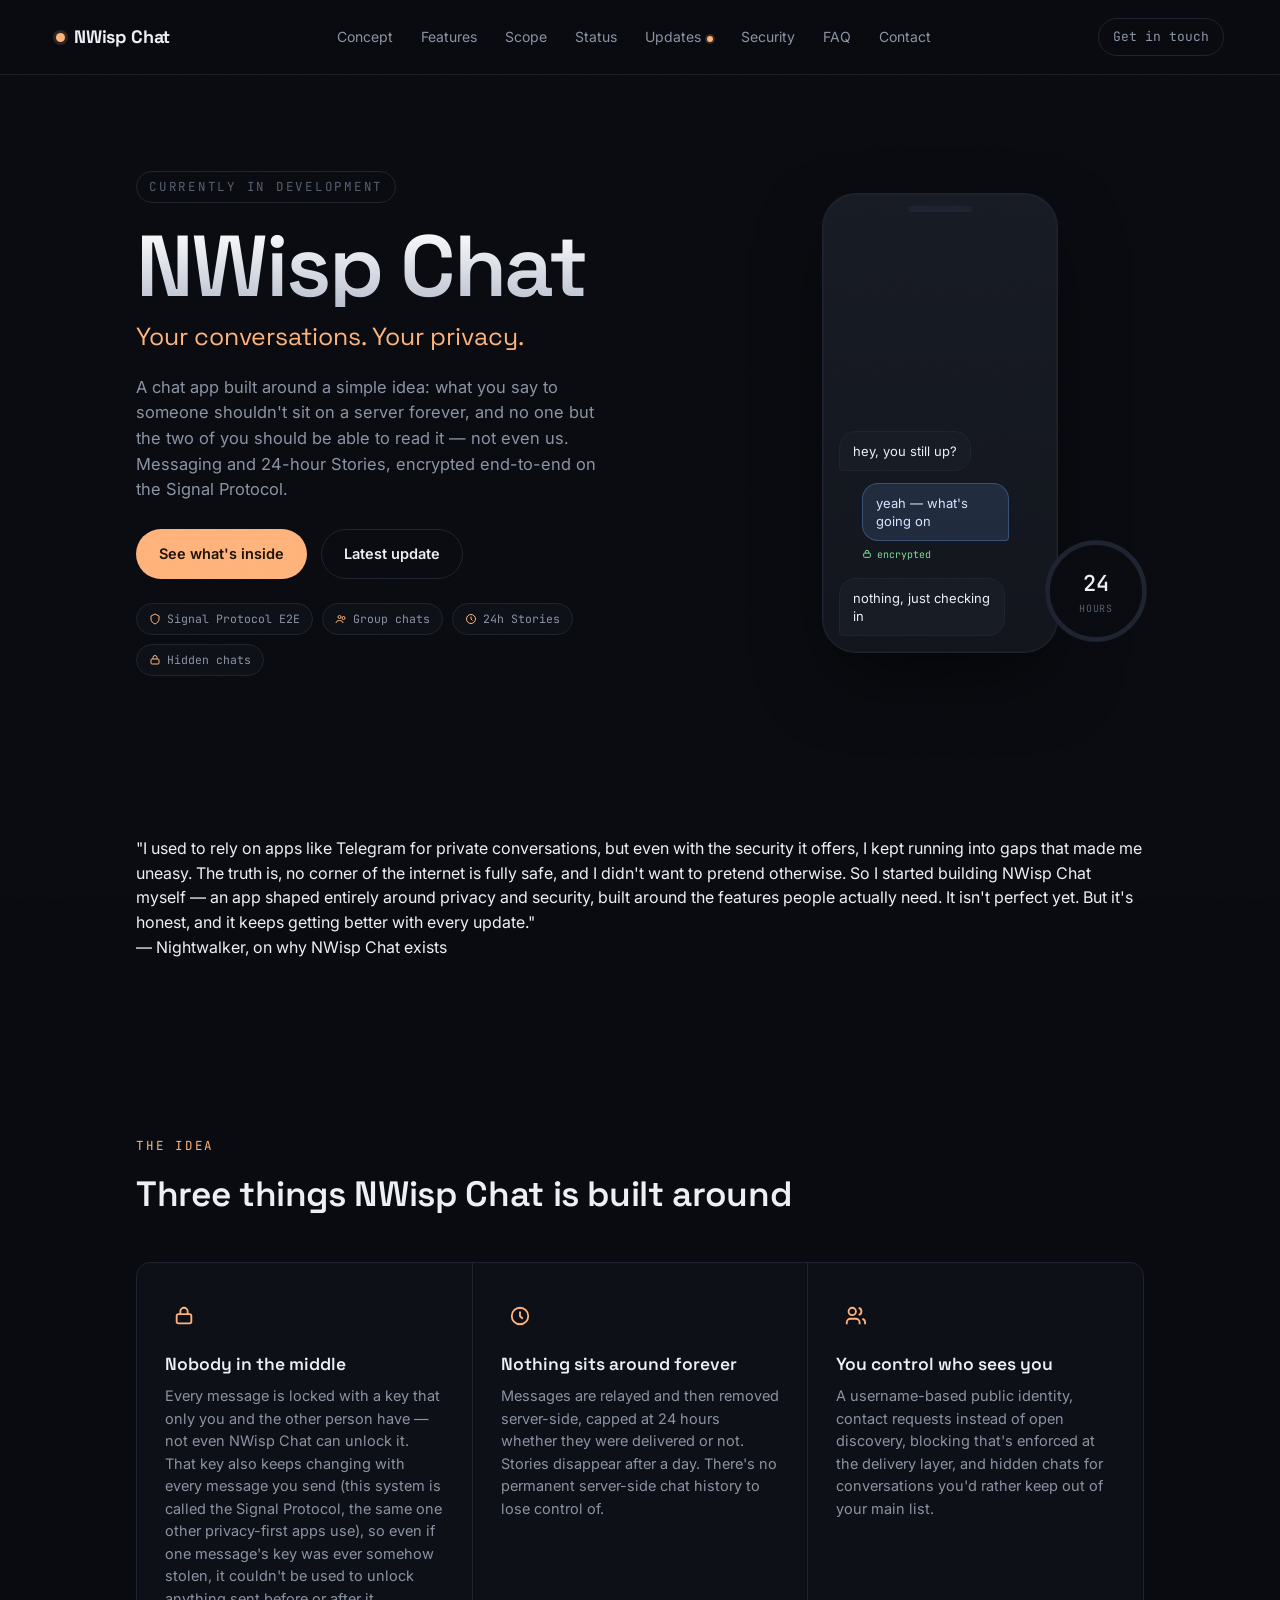
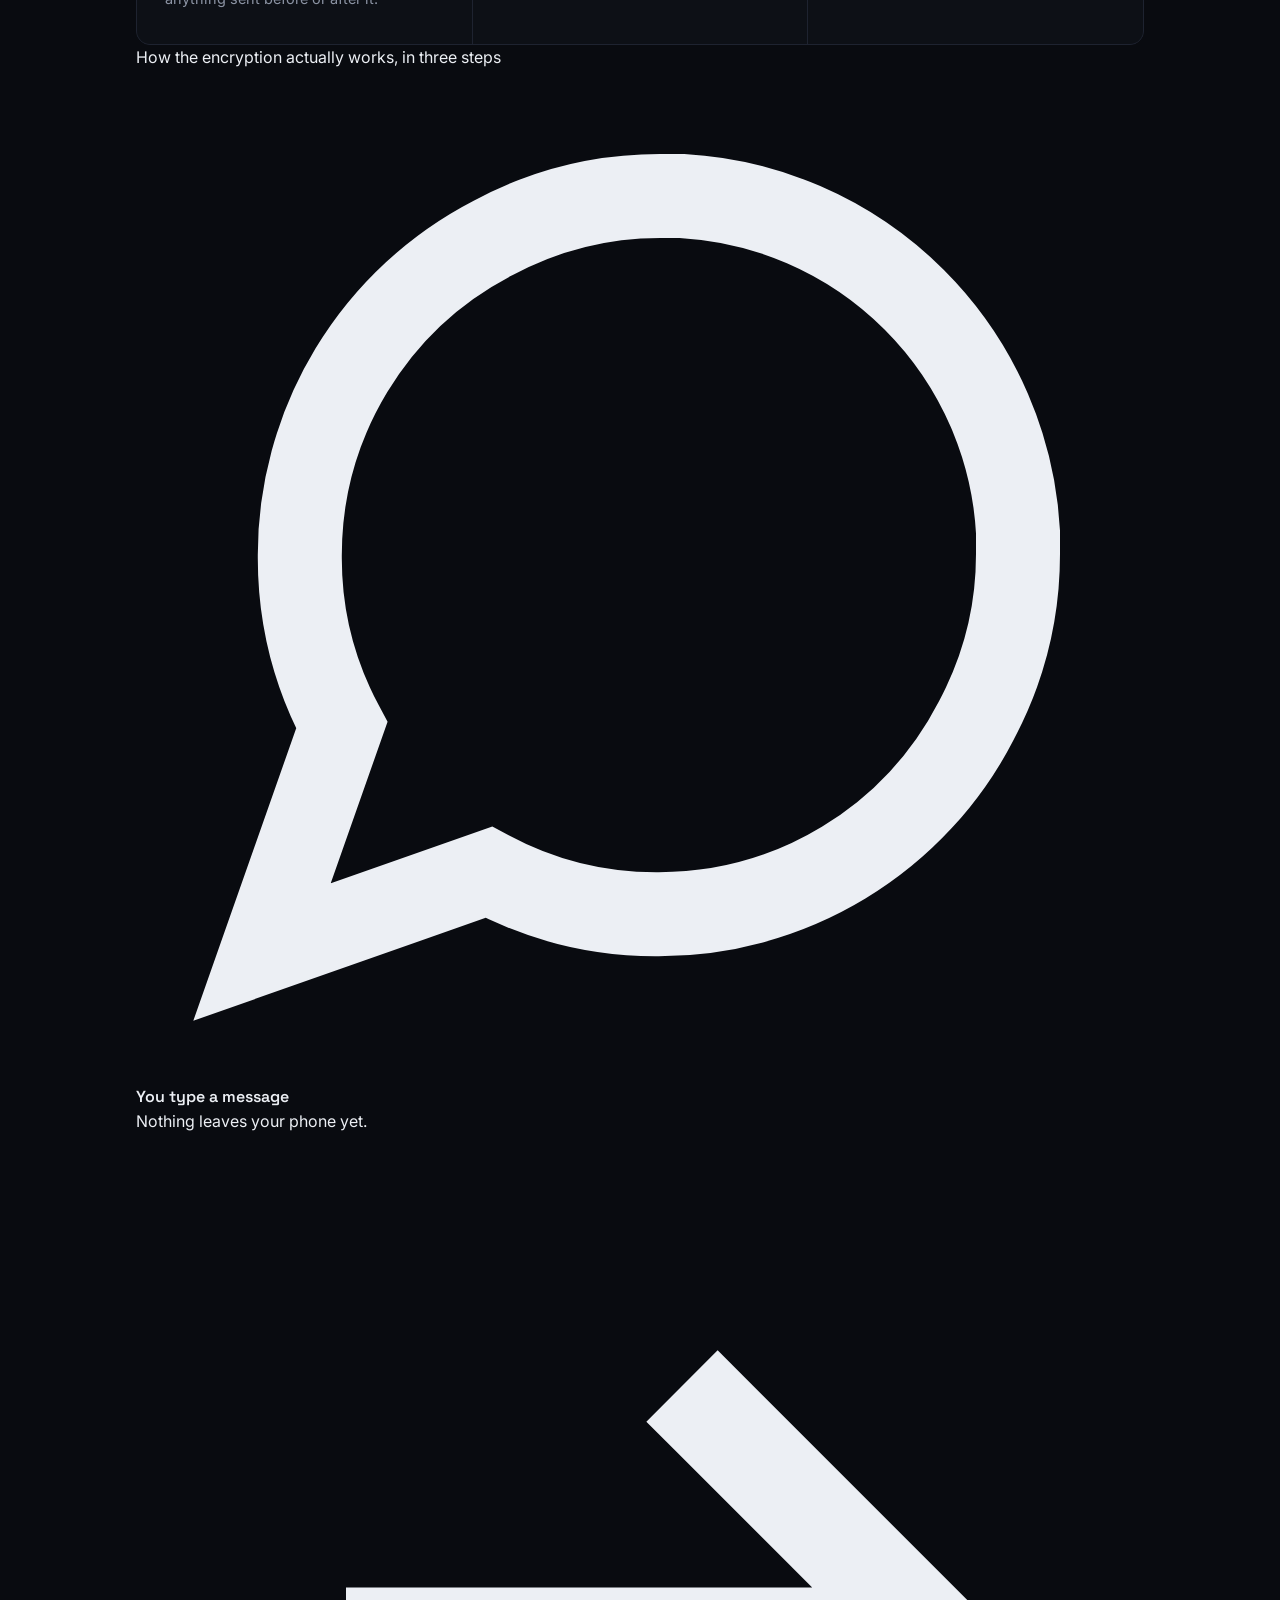
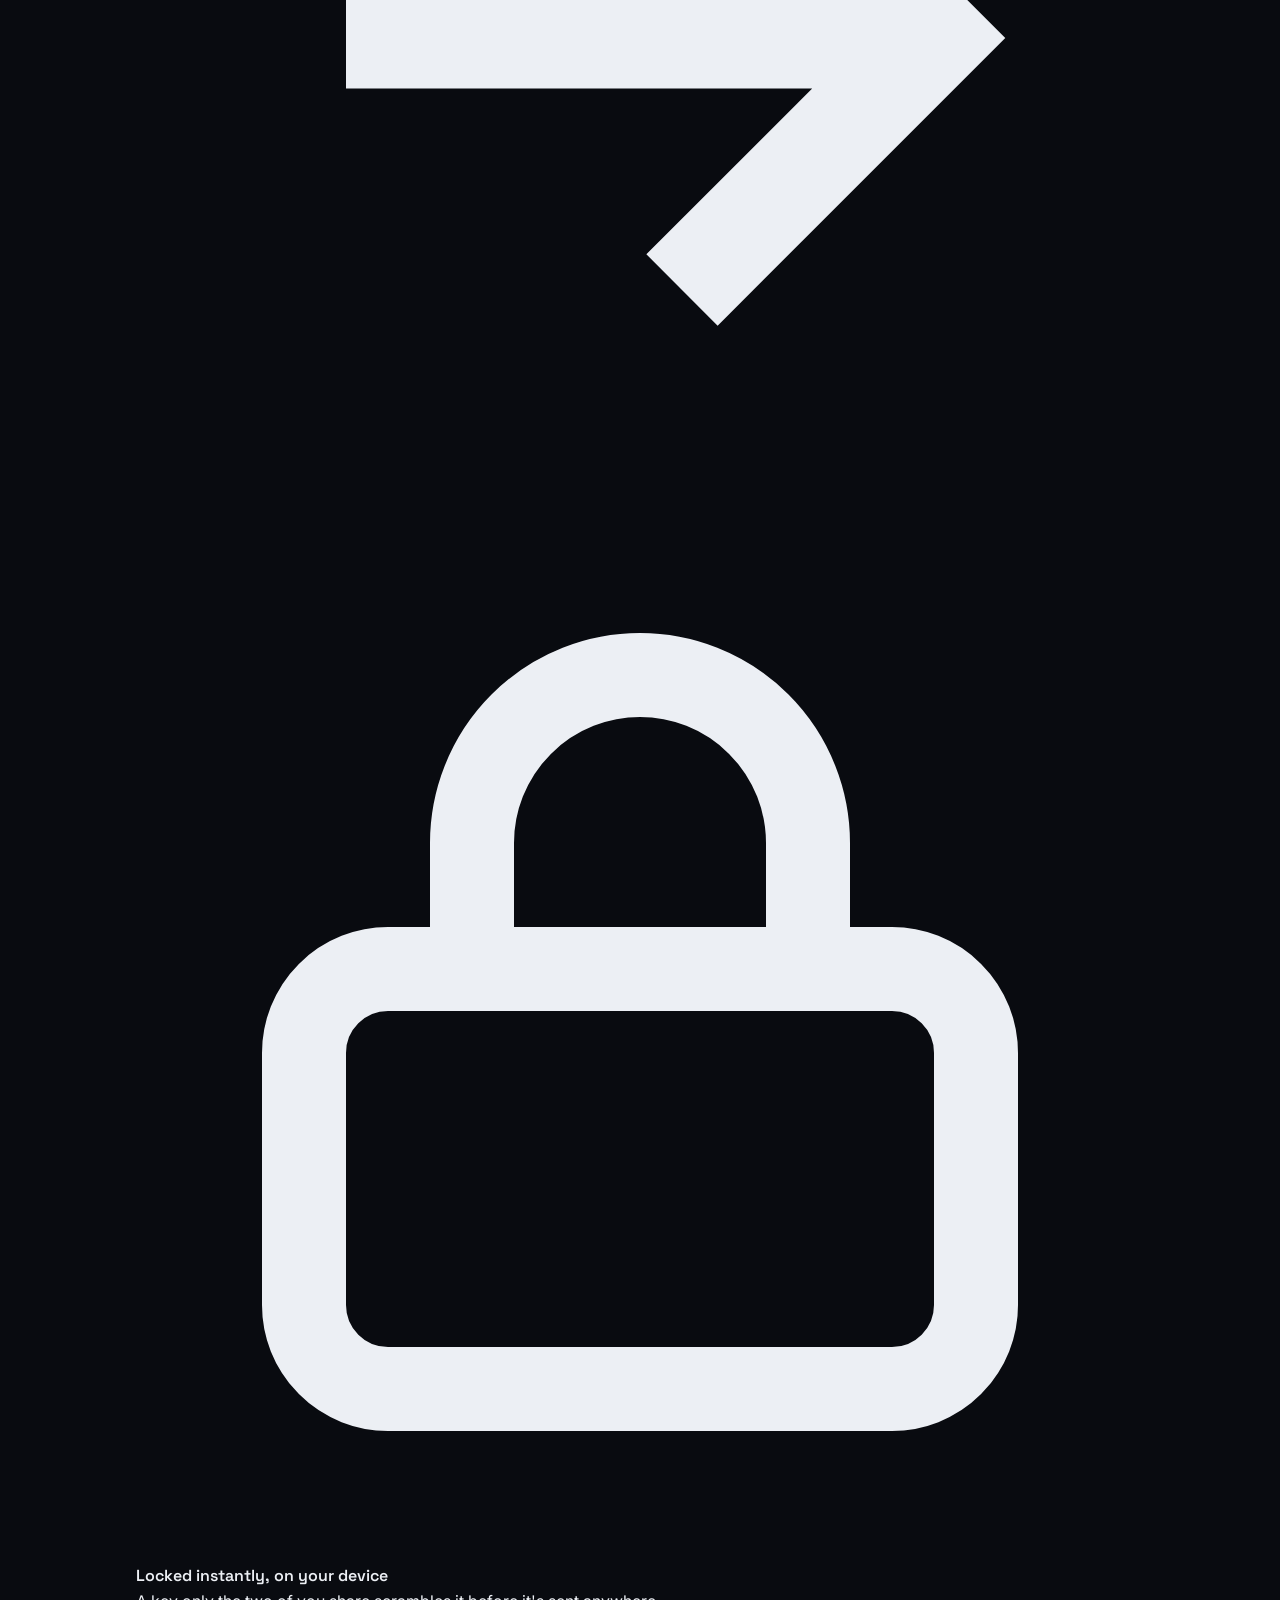
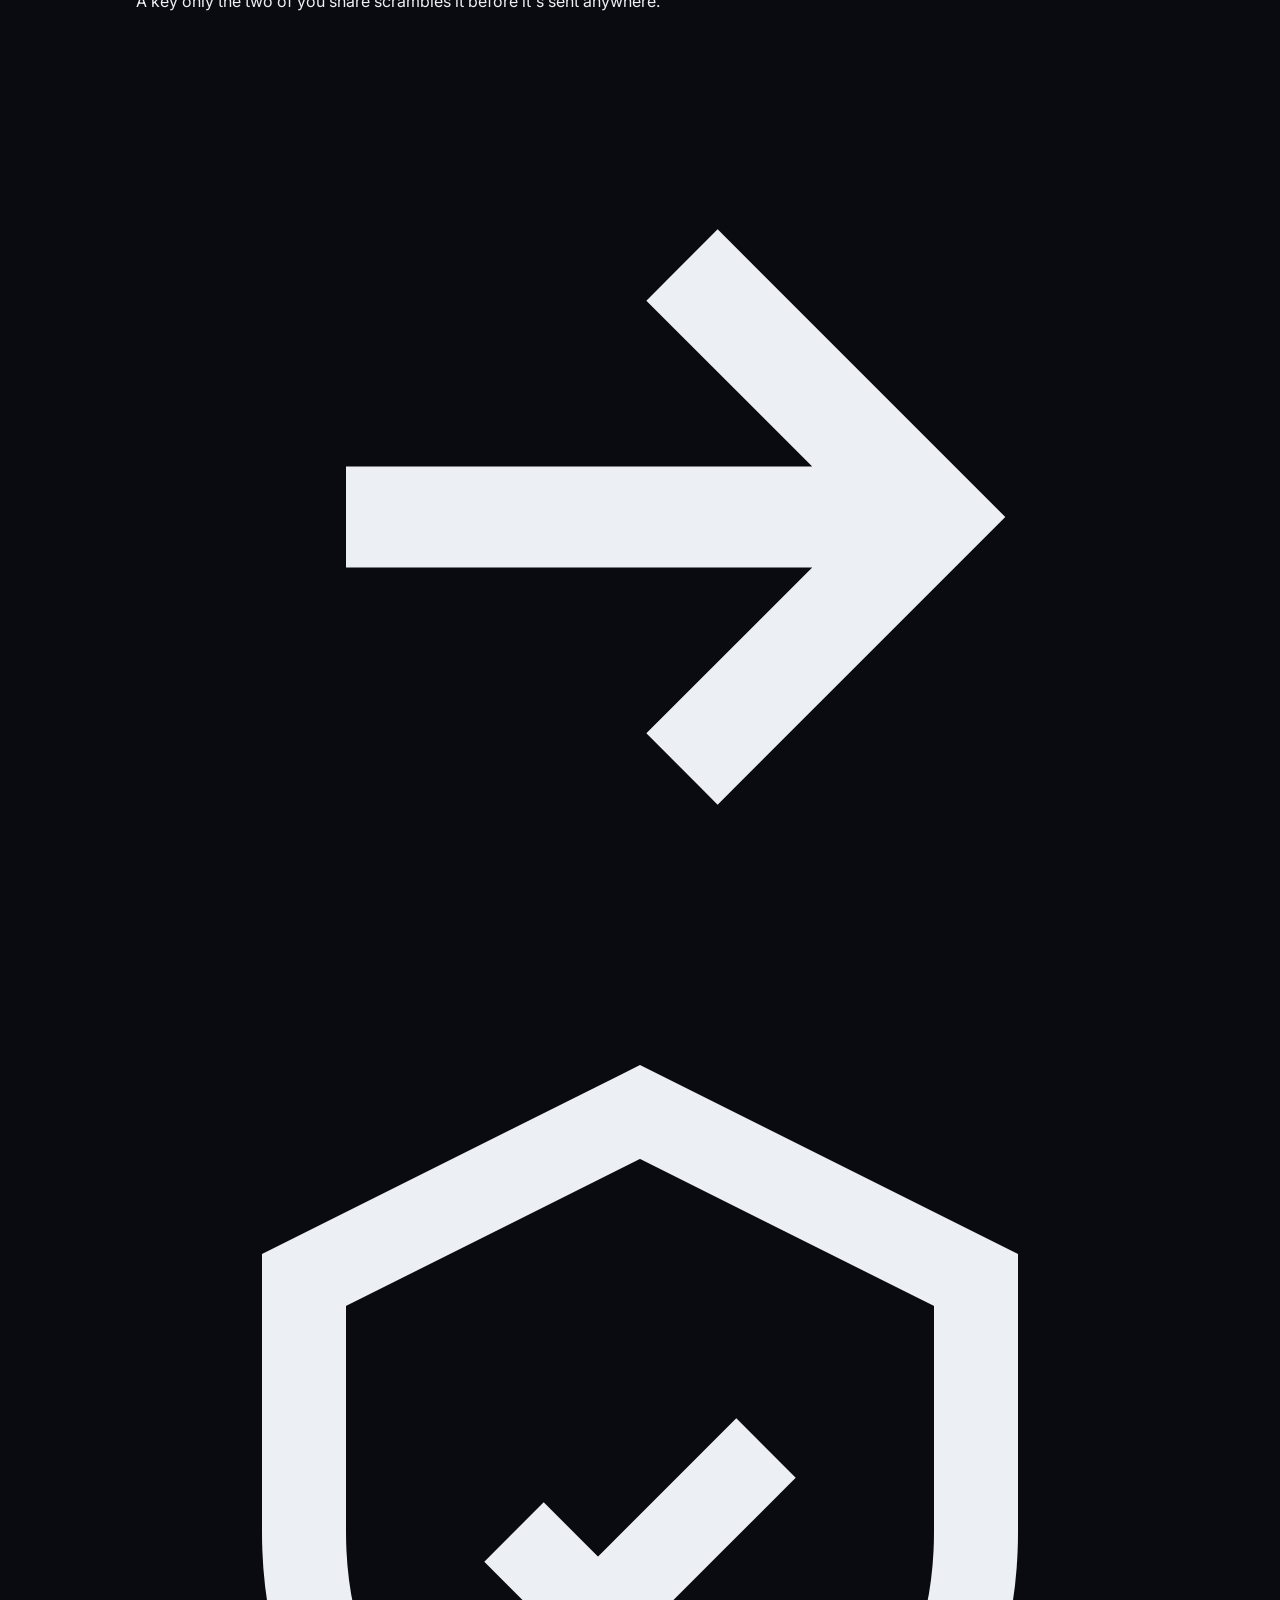
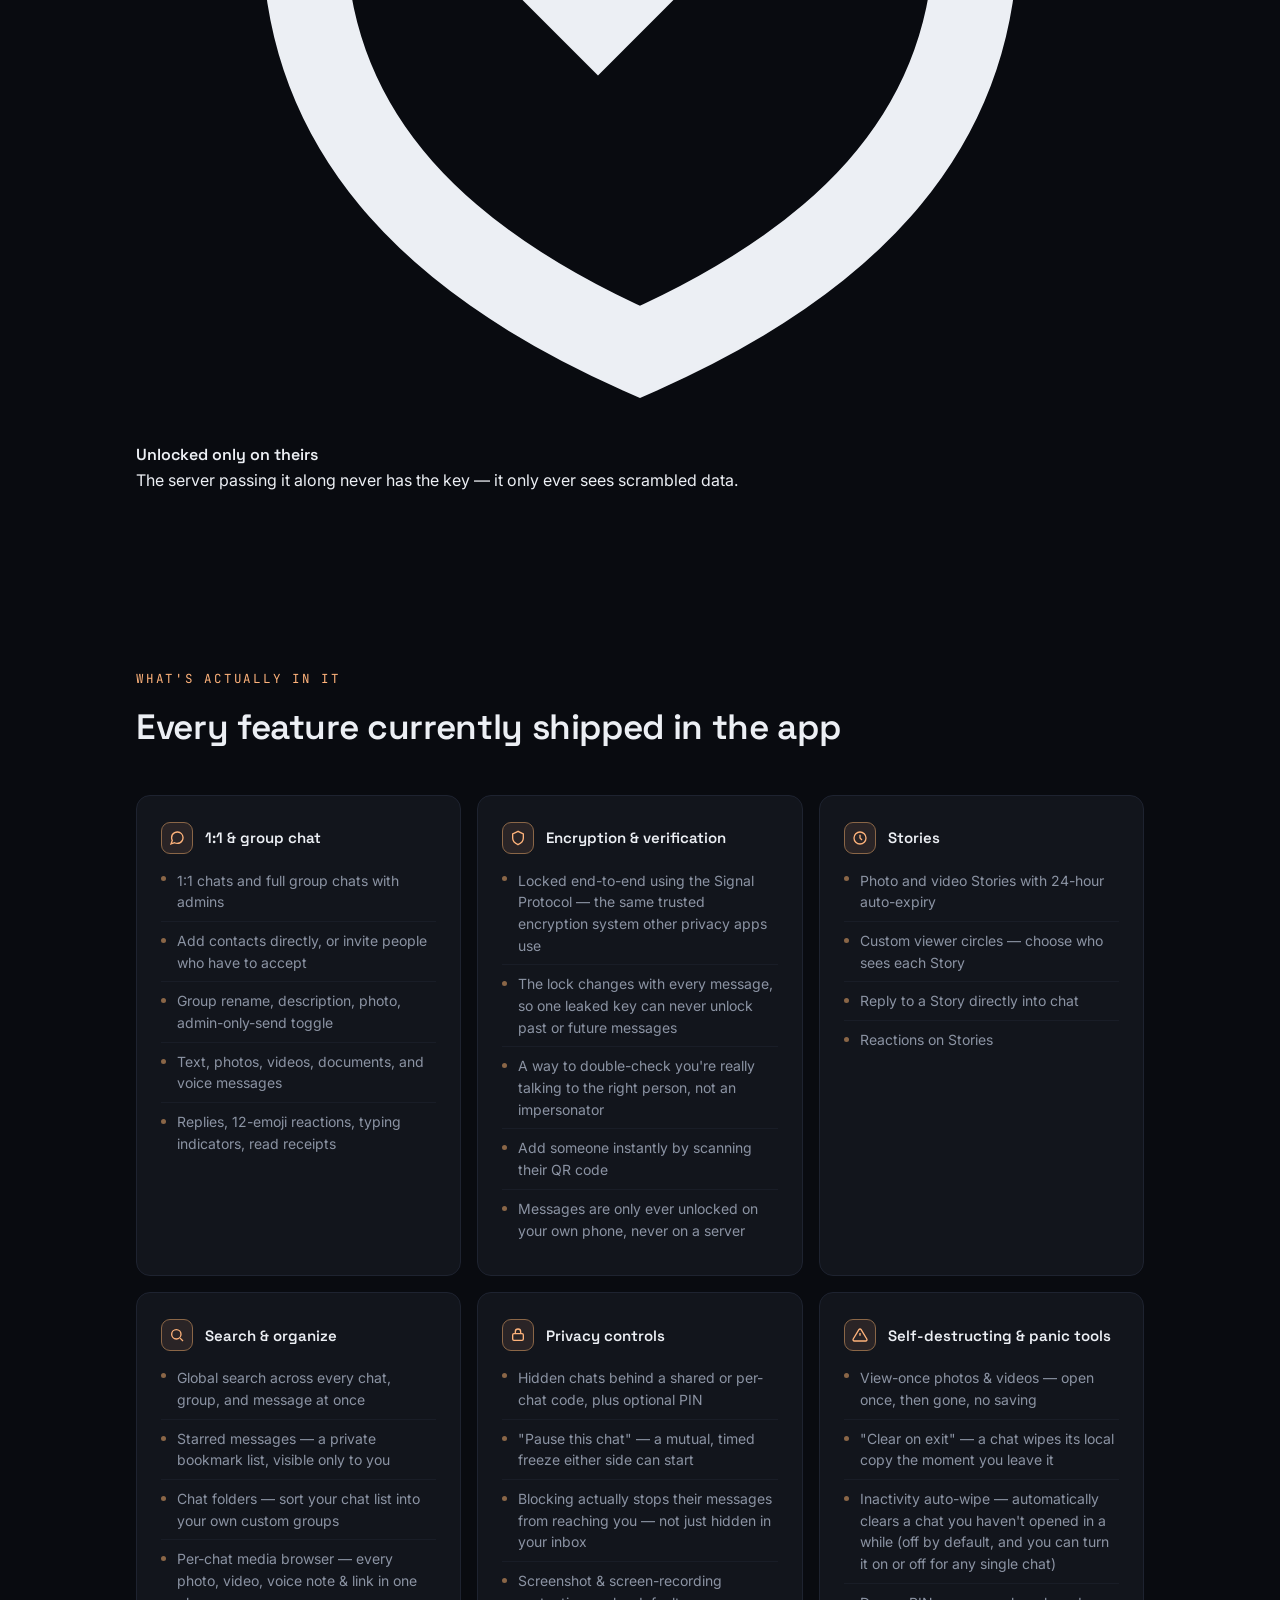
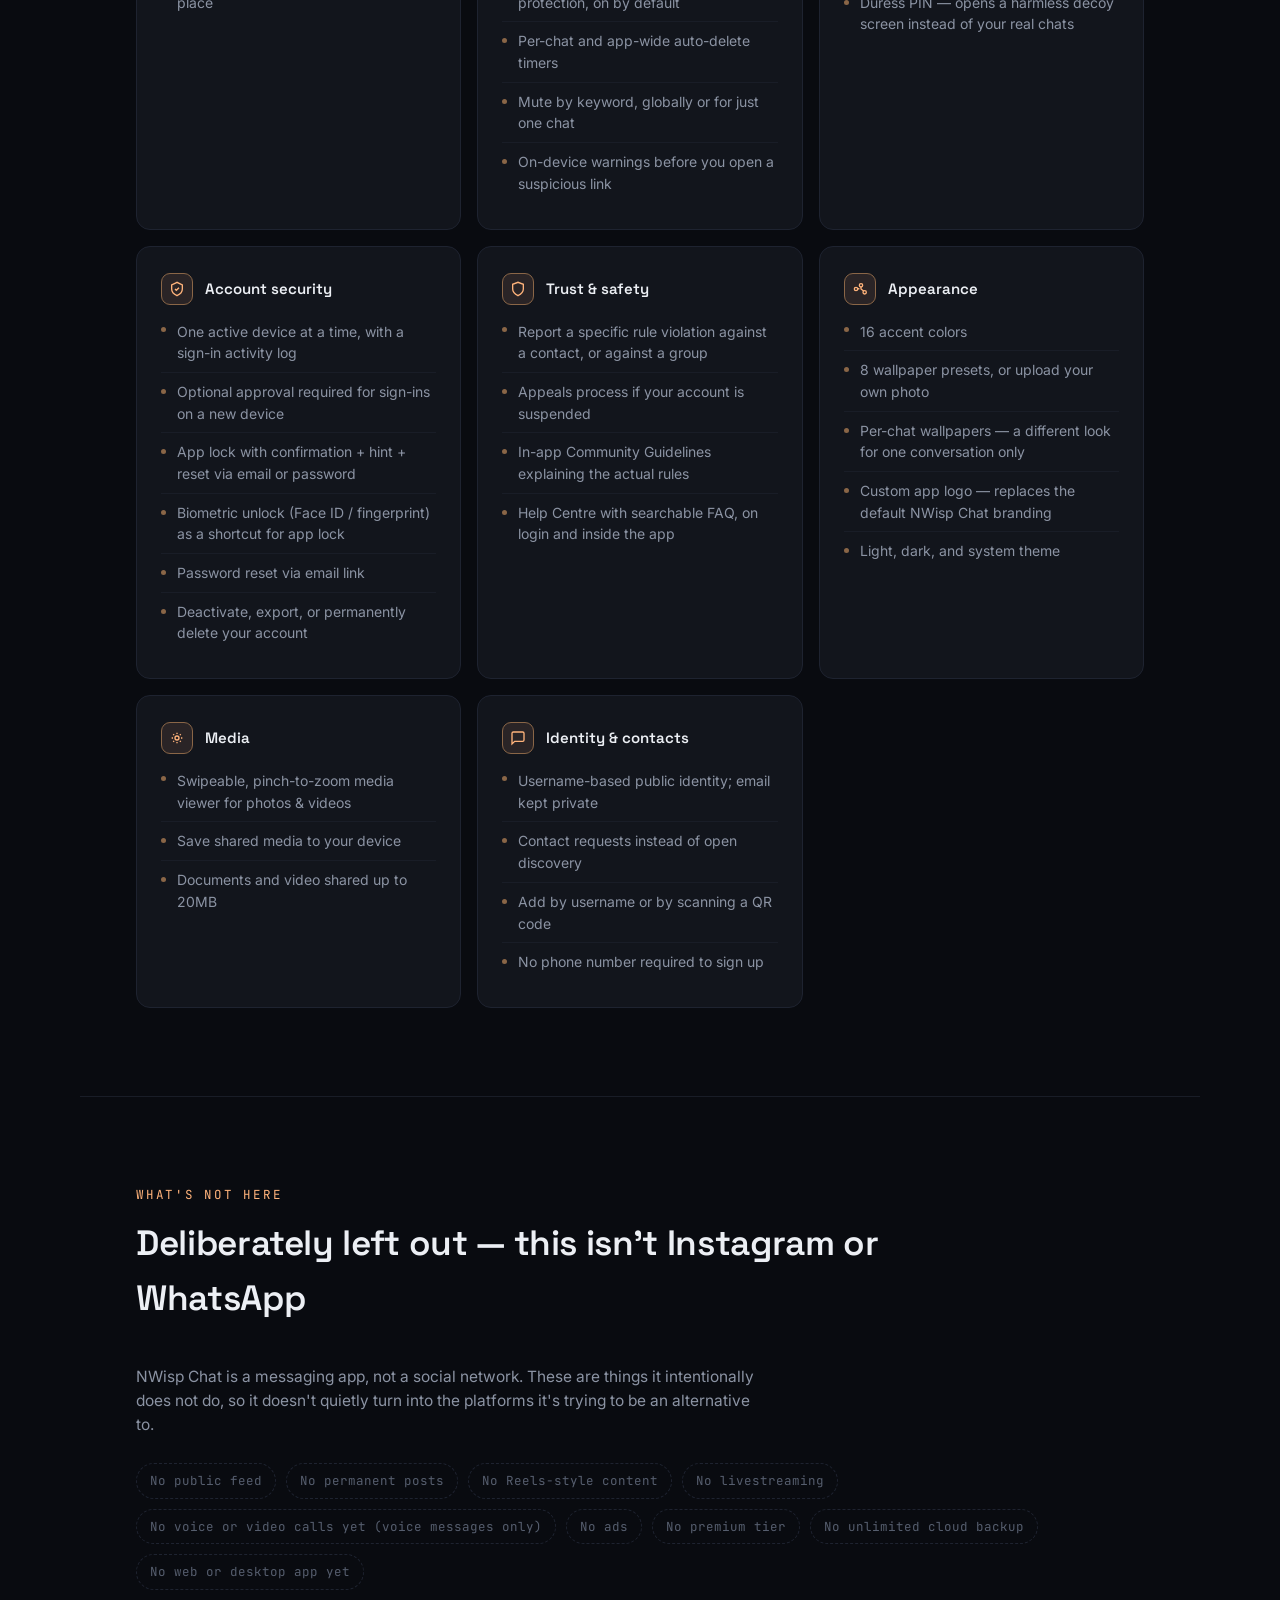
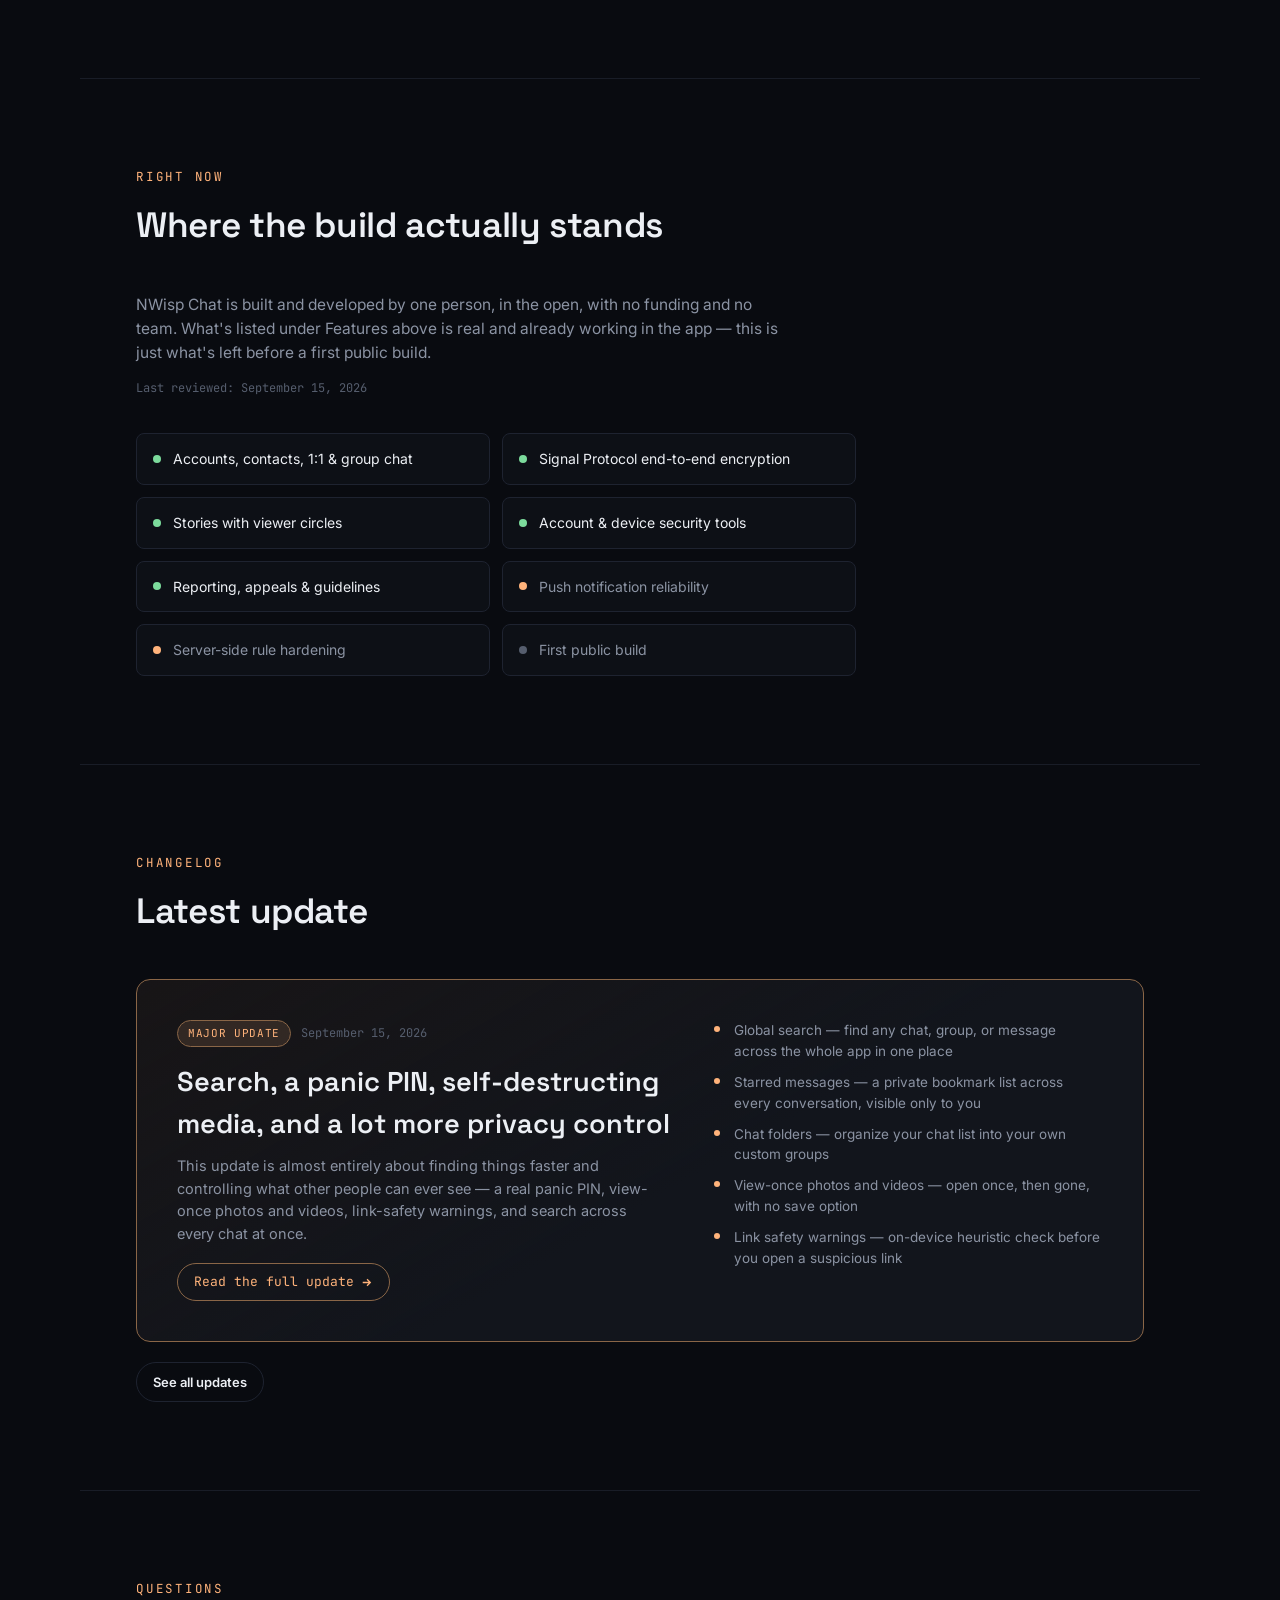
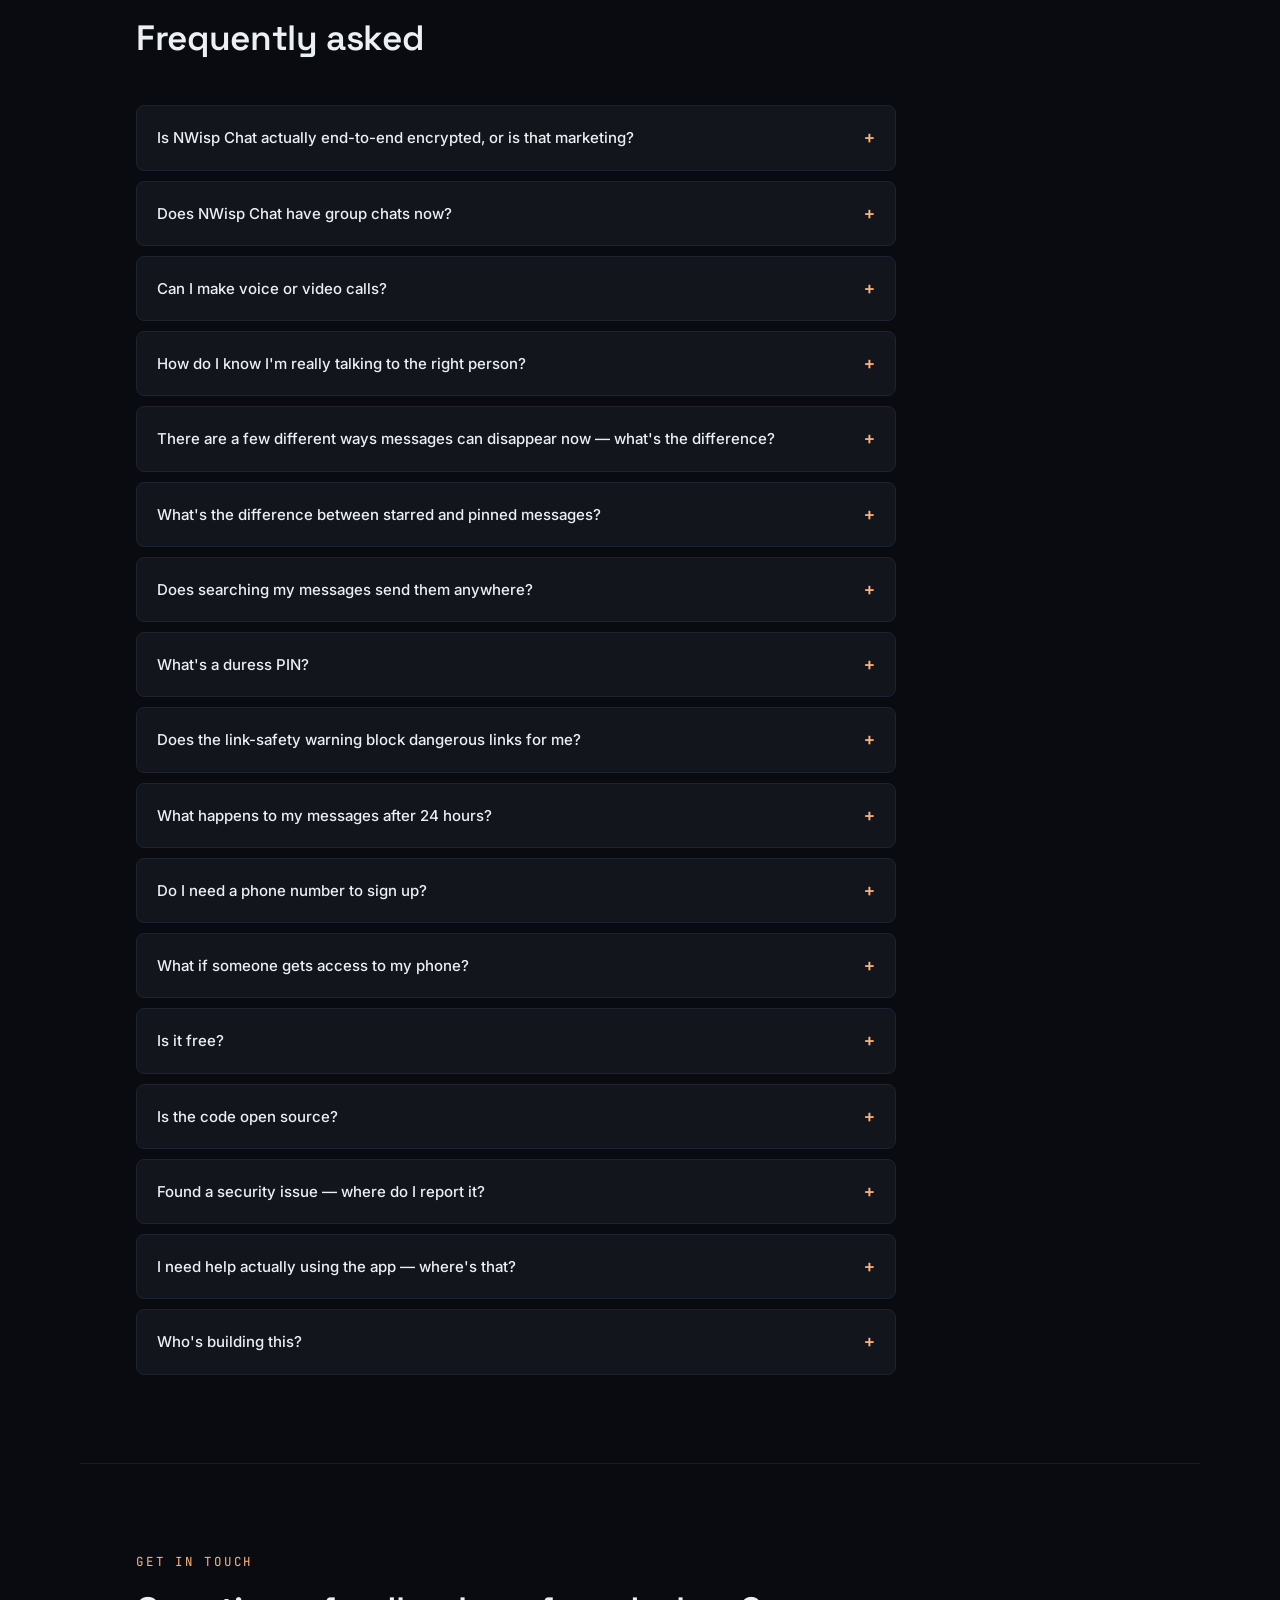
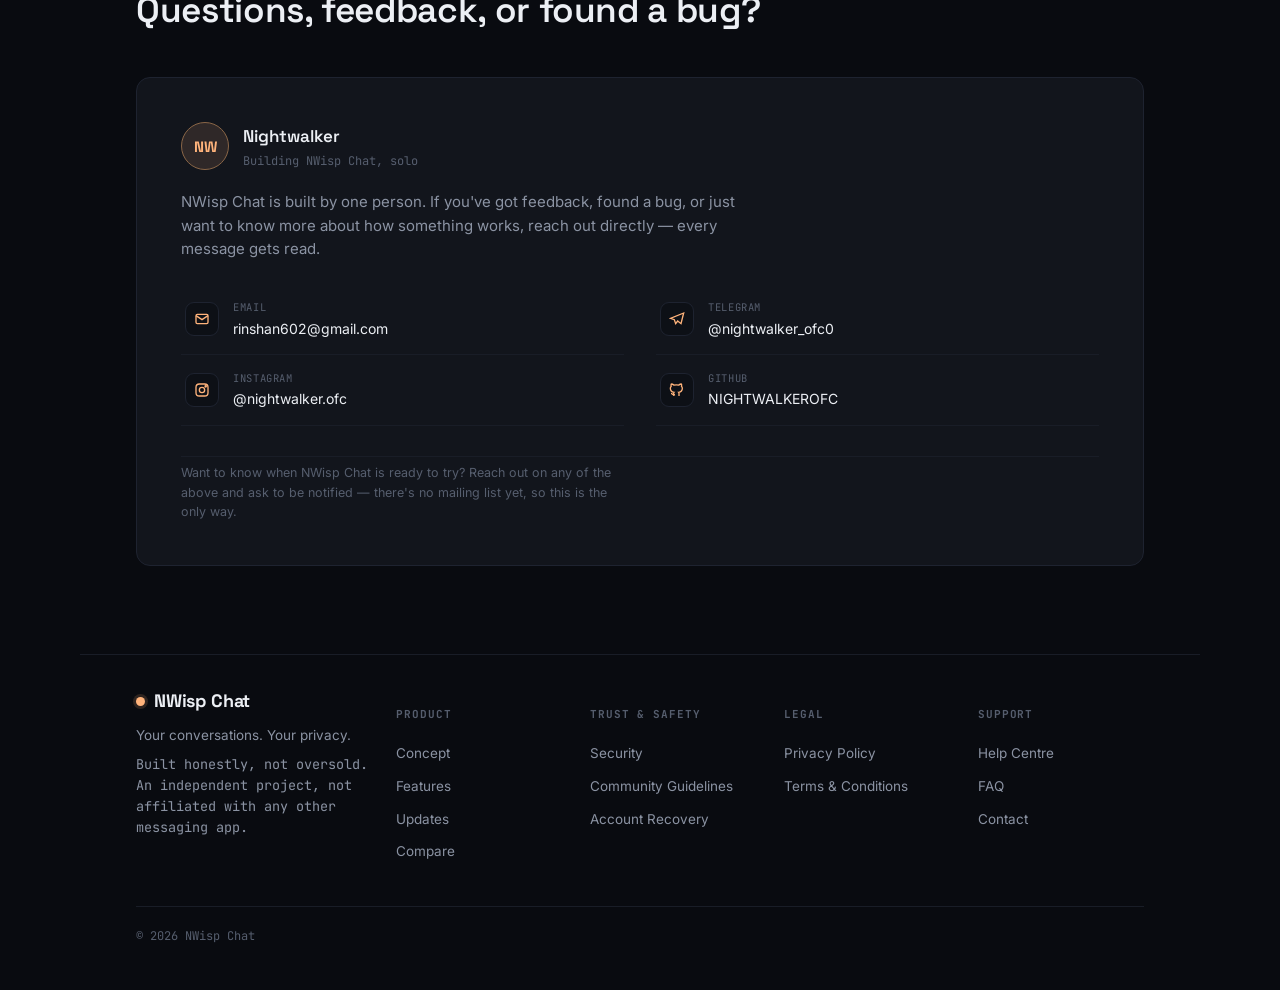
==== commit d62a99c4: "Update index.html" ====
--- a/index.html
+++ b/index.html
@@ -252,6 +252,14 @@
   </div>
 </header>
 
+<!-- ============================================================ FOUNDER'S NOTE -->
+<section class="founder-note">
+  <div class="founder-note-panel">
+    <p class="founder-note-text">"I used to rely on apps like Telegram for private conversations, but even with the security it offers, I kept running into gaps that made me uneasy. The truth is, no corner of the internet is fully safe, and I didn't want to pretend otherwise. So I started building NWisp Chat myself — an app shaped entirely around privacy and security, built around the features people actually need. It isn't perfect yet. But it's honest, and it keeps getting better with every update."</p>
+    <p class="founder-note-attribution">— Nightwalker, on why NWisp Chat exists</p>
+  </div>
+</section>
+
 <!-- ============================================================ CONCEPT -->
 <section id="concept">
   <p class="section-eyebrow">The idea</p>
@@ -273,11 +281,35 @@
       <p>A username-based public identity, contact requests instead of open discovery, blocking that's enforced at the delivery layer, and hidden chats for conversations you'd rather keep out of your main list.</p>
     </div>
   </div>
+
+  <div class="how-it-works">
+    <p class="hiw-label">How the encryption actually works, in three steps</p>
+    <div class="hiw-row">
+      <div class="hiw-step">
+        <div class="hiw-icon"><svg viewBox="0 0 24 24" fill="none" stroke="currentColor" stroke-width="2"><path d="M21 11.5a8.4 8.4 0 0 1-1 4 8.5 8.5 0 0 1-7.6 4.6 8.4 8.4 0 0 1-4-1L3 21l1.9-5.4a8.4 8.4 0 0 1-1-4 8.5 8.5 0 0 1 4.6-7.6 8.4 8.4 0 0 1 4-1h.5a8.48 8.48 0 0 1 8 8v.5z"/></svg></div>
+        <h4>You type a message</h4>
+        <p>Nothing leaves your phone yet.</p>
+      </div>
+      <div class="hiw-arrow"><svg viewBox="0 0 24 24" fill="none" stroke="currentColor" stroke-width="2.4"><path d="M5 12h14M13 6l6 6-6 6"/></svg></div>
+      <div class="hiw-step">
+        <div class="hiw-icon"><svg viewBox="0 0 24 24" fill="none" stroke="currentColor" stroke-width="2"><rect x="4" y="10" width="16" height="10" rx="2"/><path d="M8 10V7a4 4 0 0 1 8 0v3"/></svg></div>
+        <h4>Locked instantly, on your device</h4>
+        <p>A key only the two of you share scrambles it before it's sent anywhere.</p>
+      </div>
+      <div class="hiw-arrow"><svg viewBox="0 0 24 24" fill="none" stroke="currentColor" stroke-width="2.4"><path d="M5 12h14M13 6l6 6-6 6"/></svg></div>
+      <div class="hiw-step">
+        <div class="hiw-icon"><svg viewBox="0 0 24 24" fill="none" stroke="currentColor" stroke-width="2"><path d="M12 2 4 6v6c0 5 3.5 8 8 10 4.5-2 8-5 8-10V6l-8-4Z"/><path d="M9 12l2 2 4-4"/></svg></div>
+        <h4>Unlocked only on theirs</h4>
+        <p>The server passing it along never has the key — it only ever sees scrambled data.</p>
+      </div>
+    </div>
+  </div>
 </section>
 
 <!-- ============================================================ FEATURES -->
 <section id="features">
   <p class="section-eyebrow">What's actually in it</p>
+
   <h2 class="section-title">Every feature currently shipped in the app</h2>
 
   <div class="feature-grid">
--- a/assets/styles.css
+++ b/assets/styles.css
@@ -857,6 +857,7 @@
   border: 1px solid var(--border);
   border-radius: var(--radius-sm);
   padding: 4px 20px;
+  position: relative;
   transition: border-color .2s;
 }
 .faq-item[open]{ border-color: var(--amber-dim); }
@@ -1168,6 +1169,108 @@
 }
 
 /* ============================================================
+   COMPARISON TABLE (compare.html)
+   ============================================================ */
+.compare-table-wrap{
+  overflow-x: auto;
+  border: 1px solid var(--border);
+  border-radius: var(--radius);
+  max-width: 100%;
+}
+table.compare-table{
+  width: 100%;
+  min-width: 720px;
+  border-collapse: collapse;
+  font-size: 13.5px;
+}
+table.compare-table th, table.compare-table td{
+  padding: 14px 16px;
+  text-align: left;
+  border-bottom: 1px solid var(--border-soft);
+  white-space: nowrap;
+}
+table.compare-table thead th{
+  font-family: var(--font-mono);
+  font-size: 11.5px;
+  letter-spacing: 0.06em;
+  text-transform: uppercase;
+  color: var(--text-dim);
+  background: var(--bg-alt);
+  position: sticky;
+  top: 0;
+}
+table.compare-table th:first-child, table.compare-table td:first-child{
+  position: sticky;
+  left: 0;
+  background: var(--panel);
+  font-weight: 500;
+  color: var(--text);
+  white-space: normal;
+  min-width: 190px;
+  z-index: 2;
+}
+table.compare-table thead th:first-child{ background: var(--bg-alt); z-index: 3; }
+table.compare-table tbody tr:last-child td{ border-bottom: none; }
+table.compare-table td.col-nwisp{ background: rgba(255,179,123,0.05); }
+.compare-val{ display: inline-flex; align-items: center; gap: 6px; }
+.compare-val svg{ width: 13px; height: 13px; flex-shrink: 0; }
+.compare-yes{ color: var(--green); }
+.compare-no{ color: var(--red); }
+.compare-partial{ color: var(--amber); }
+.compare-note{
+  font-size: 14.5px;
+  color: var(--text-muted);
+  max-width: 66ch;
+  margin-top: 20px;
+}
+
+/* ============================================================
+   FAQ — copy link to answer
+   ============================================================ */
+.faq-item summary{ padding-right: 60px; }
+.faq-copy-link{
+  position: absolute;
+  right: 30px;
+  top: 14px;
+  width: 24px; height: 24px;
+  display: inline-flex;
+  align-items: center;
+  justify-content: center;
+  background: transparent;
+  border: none;
+  color: var(--text-dim);
+  cursor: pointer;
+  padding: 0;
+  opacity: 0;
+  transition: opacity .15s ease, color .15s ease;
+}
+.faq-item:hover .faq-copy-link,
+.faq-item summary:focus-visible ~ .faq-copy-link{ opacity: 1; }
+.faq-copy-link svg{ width: 13px; height: 13px; }
+.faq-copy-link:hover{ color: var(--amber); }
+.faq-copy-link.copied{ color: var(--green); opacity: 1; }
+.faq-item:target{ border-color: var(--amber-dim); }
+
+/* ============================================================
+   PRINT STYLESHEET (Privacy Policy, Terms & similar doc pages)
+   ============================================================ */
+@media print{
+  body{ background: #fff; color: #000; }
+  .grain, .nav, .breadcrumb-bar, .footer, .btn, .nav-toggle,
+  .print-hide{ display: none !important; }
+  .page-header, section{ padding: 0 0 20px 0 !important; max-width: 100% !important; }
+  .section-eyebrow{ color: #555; }
+  .section-title{ color: #000; }
+  .page-header-copy{ color: #333; }
+  .legal-updated{ color: #555; }
+  .legal-section h2{ color: #000; page-break-after: avoid; }
+  .legal-section p{ color: #111; white-space: pre-line; }
+  .legal-section{ page-break-inside: avoid; margin-bottom: 20px; }
+  .legal-callout{ border: 1px solid #999; background: #f4f4f4; color: #111; }
+  a{ color: #000 !important; text-decoration: underline; }
+}
+
+/* ============================================================
    MOTION PREFERENCES
    ============================================================ */
 @media (prefers-reduced-motion: reduce){
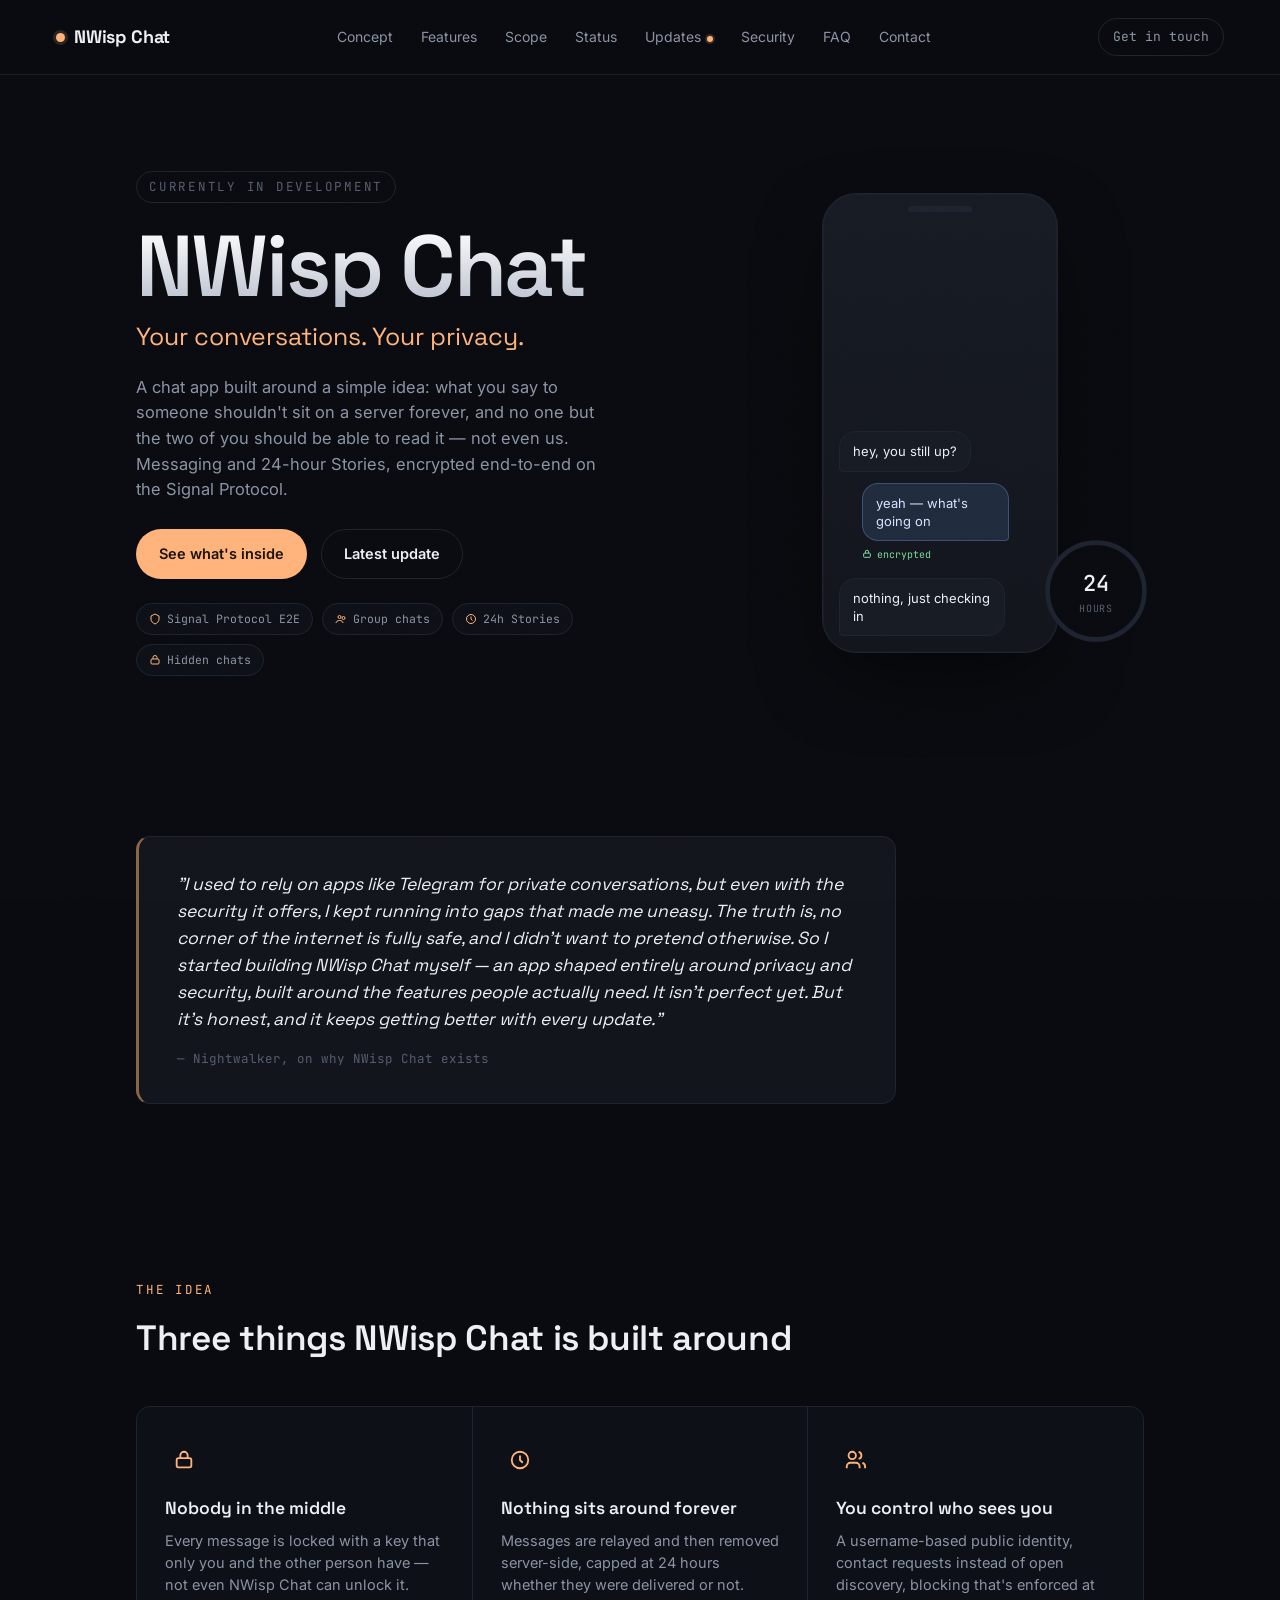
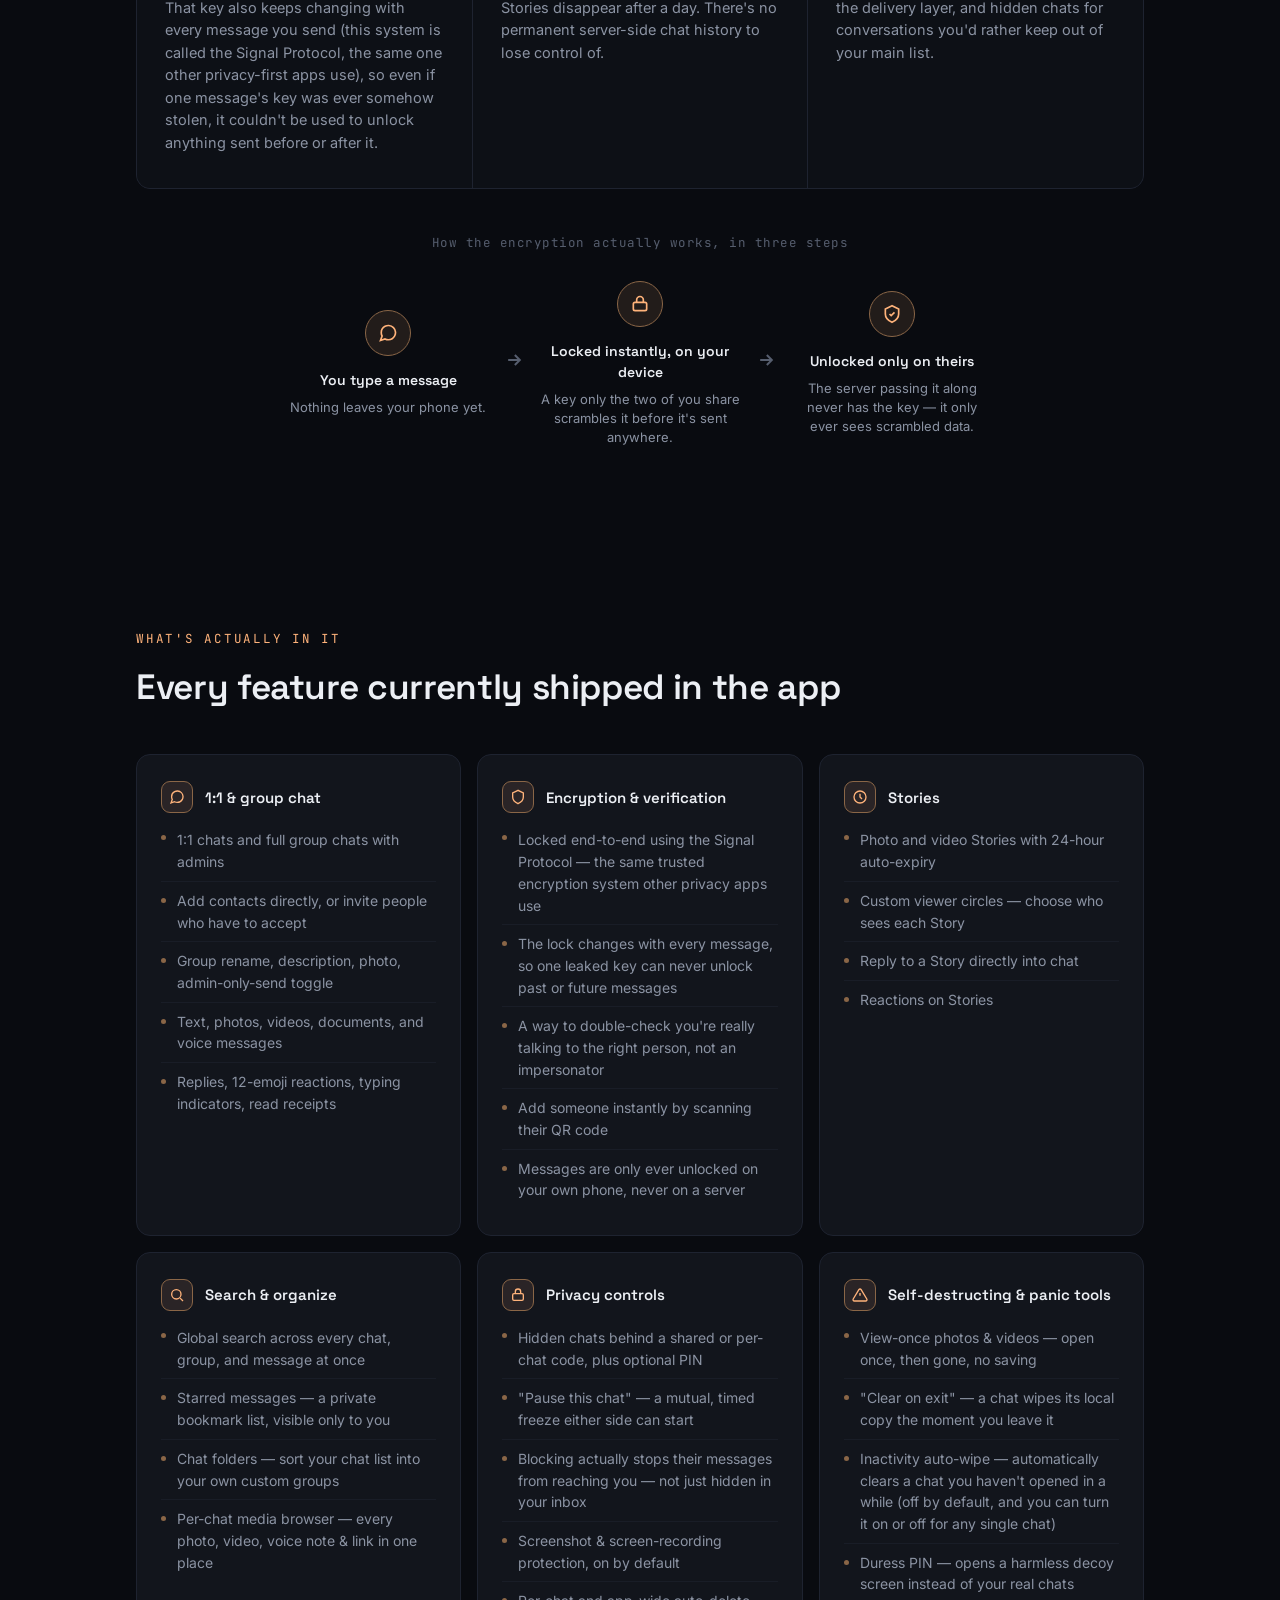
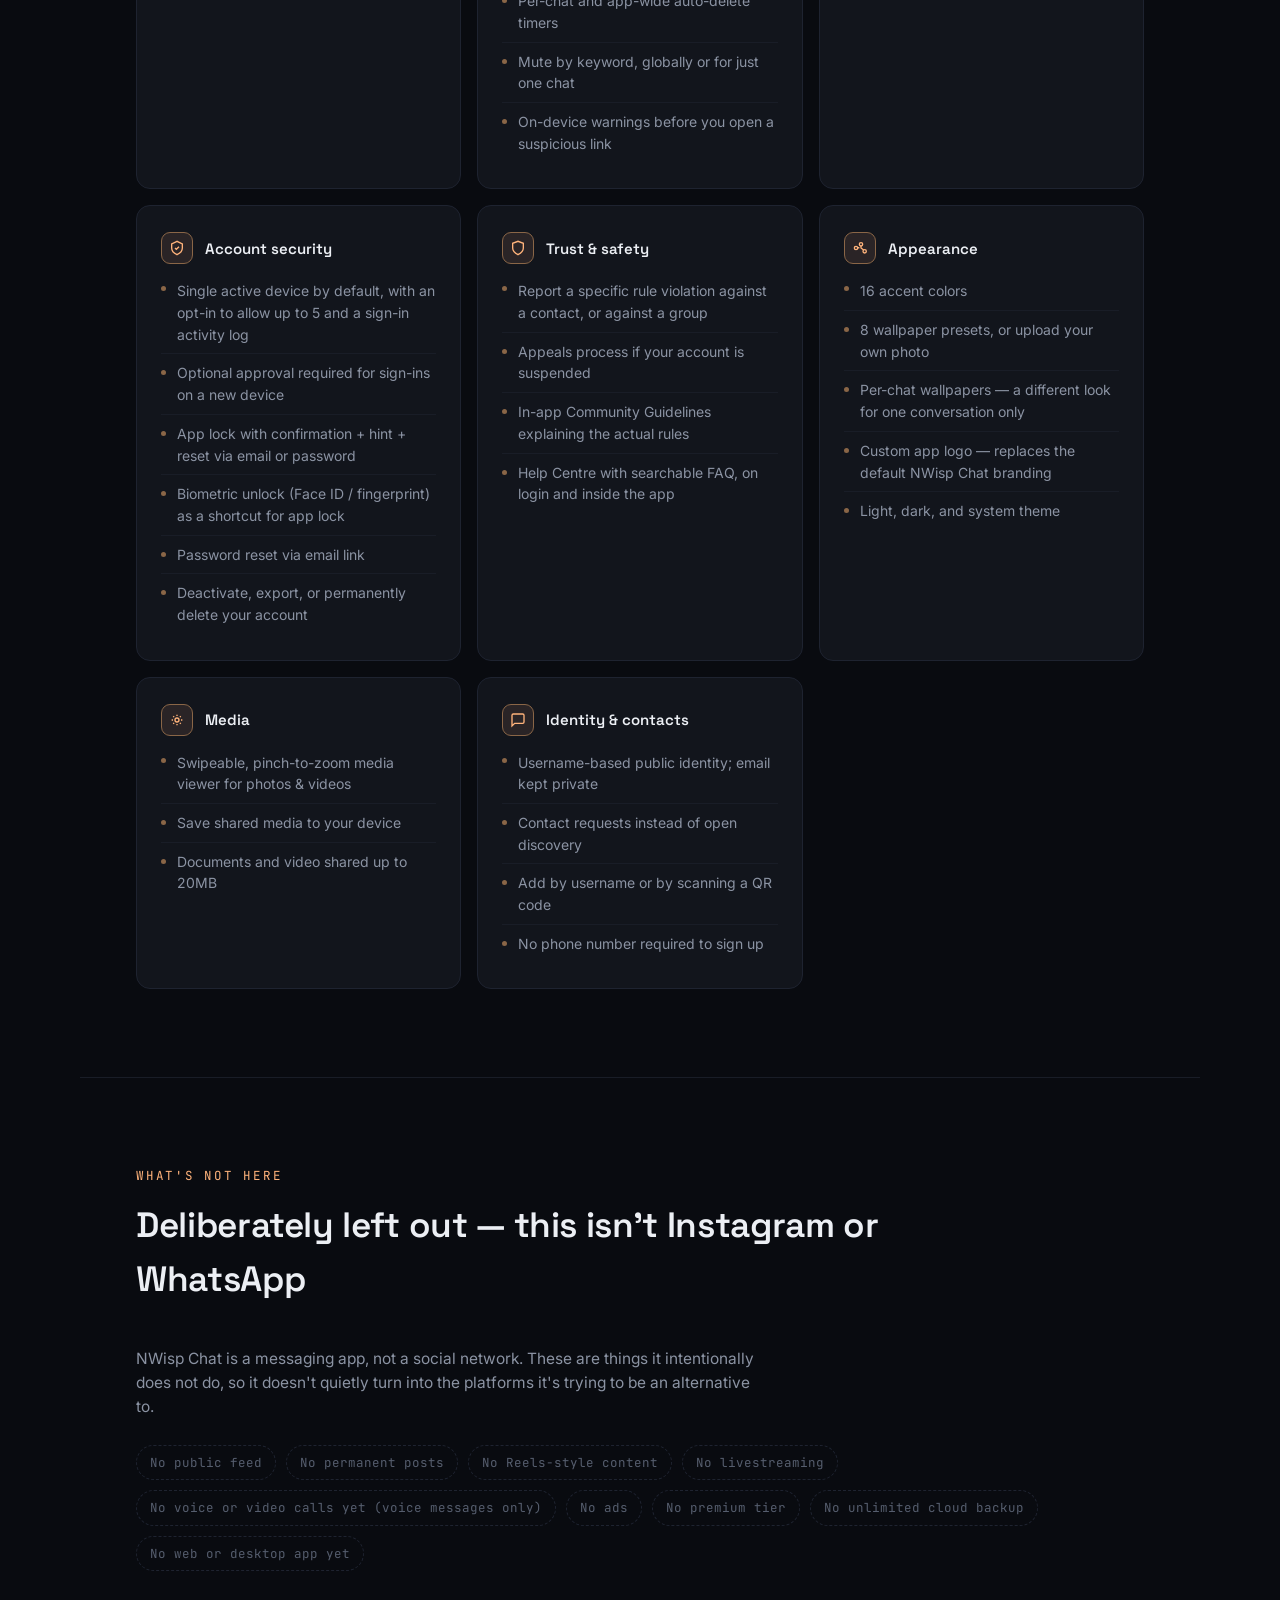
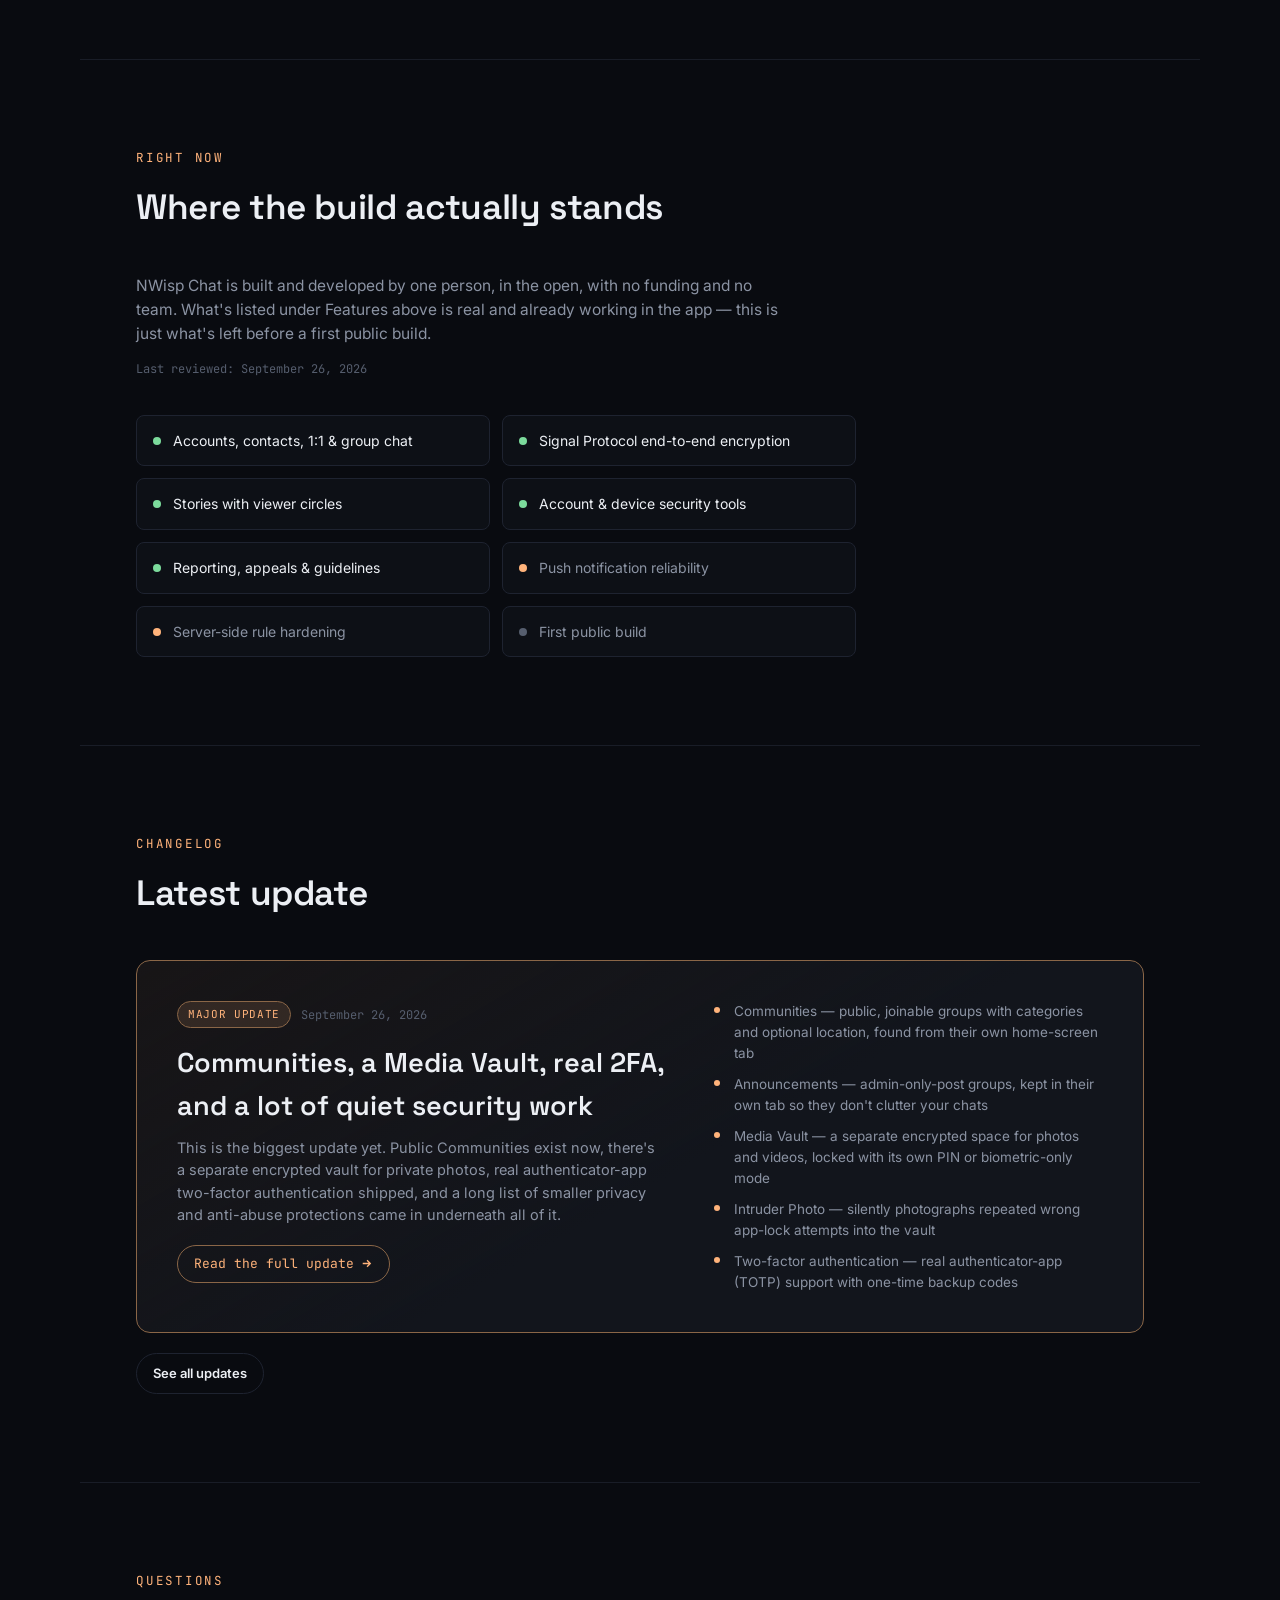
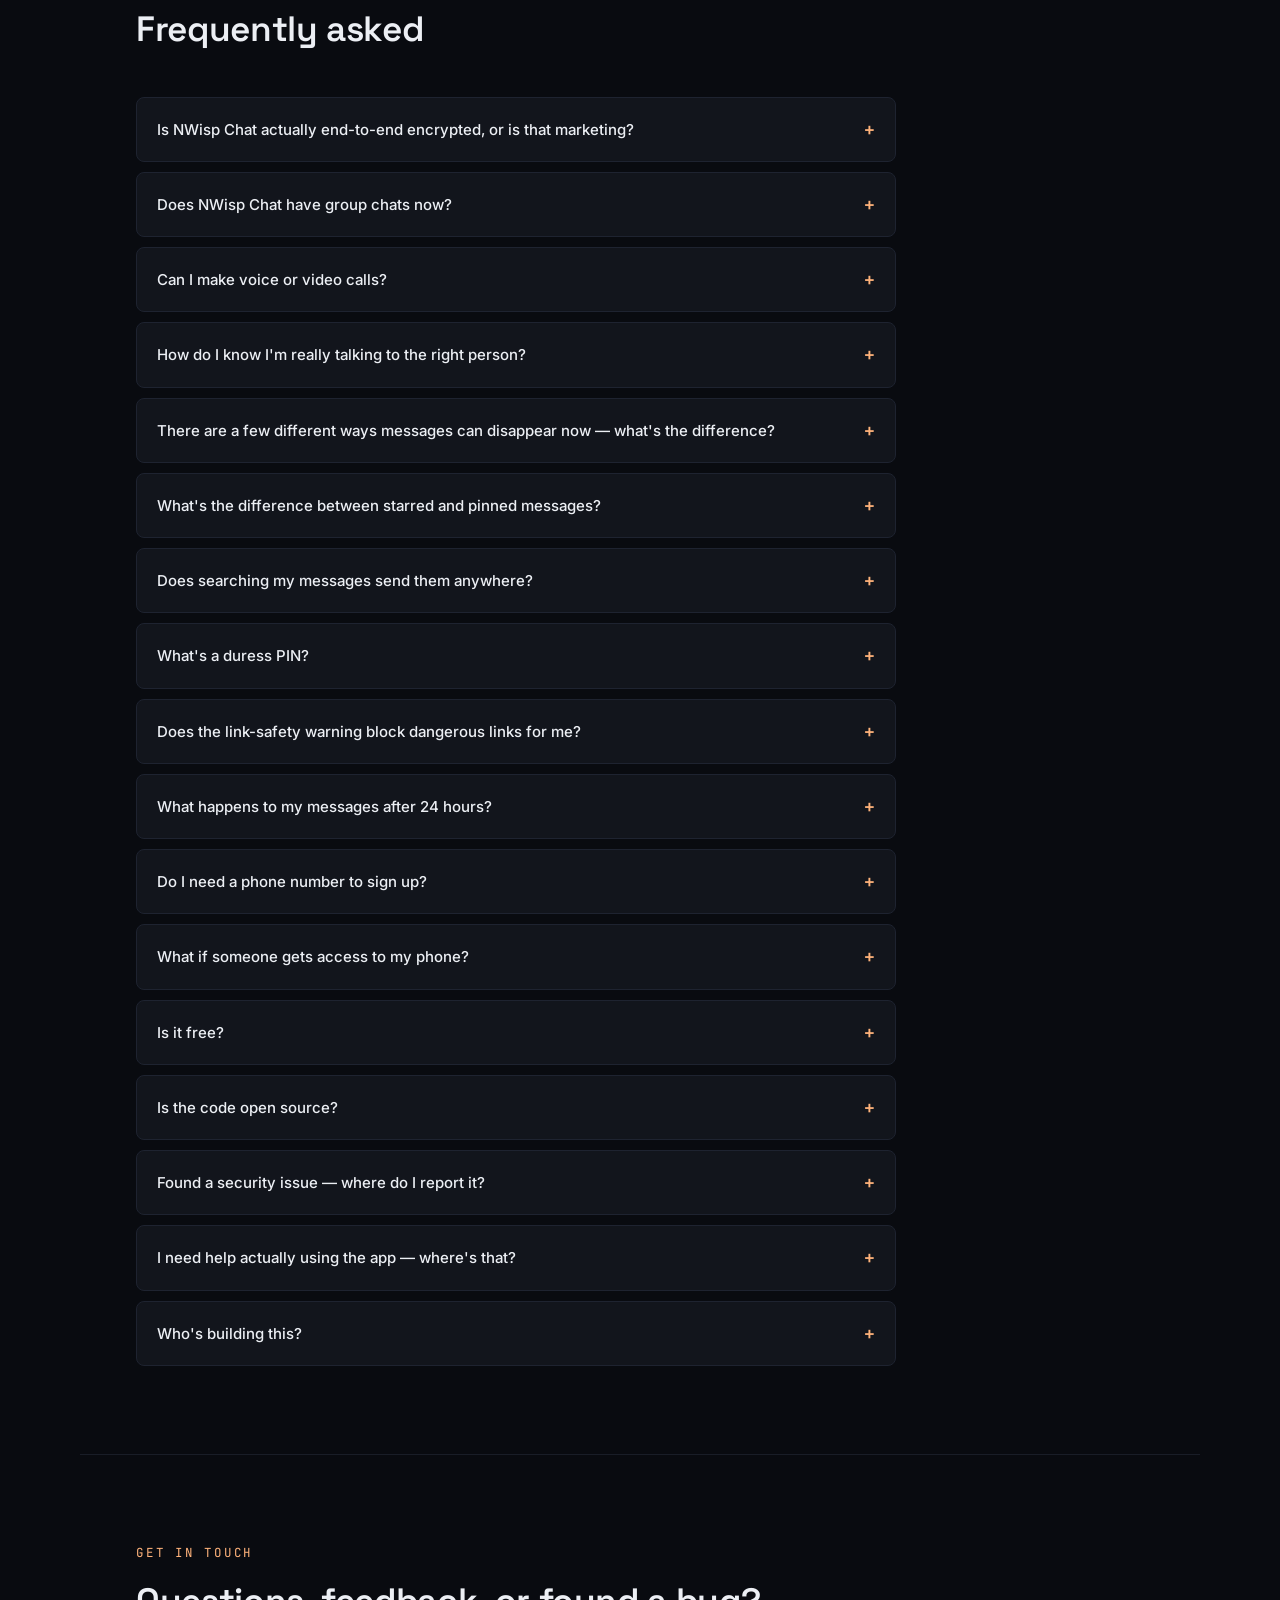
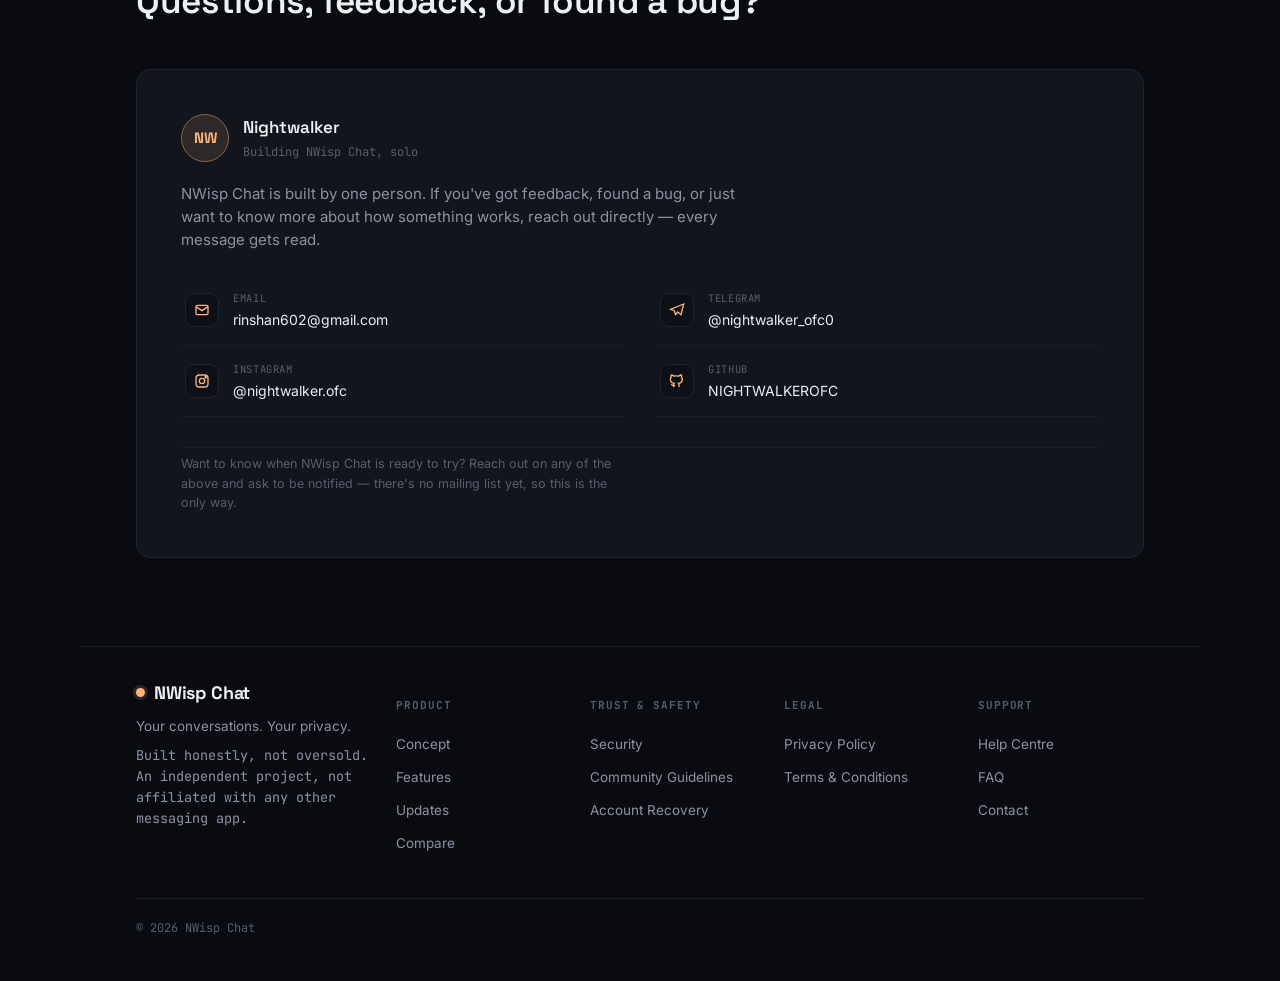
==== commit d66f964f: "Update security features and last reviewed date" ====
--- a/index.html
+++ b/index.html
@@ -133,7 +133,7 @@
       "name": "What if someone gets access to my phone?",
       "acceptedAnswer": {
         "@type": "Answer",
-        "text": "App lock (PIN or biometric), hidden chats with their own code and optional PIN, a duress PIN if you want a decoy screen instead of your real chats, and the fact that your account can only be signed in on one device at a time all help here \u2014 plus screenshot and screen-recording protection inside chats, which is on by default."
+        "text": "App lock (PIN or biometric), hidden chats with their own code and optional PIN, a duress PIN if you want a decoy screen instead of your real chats, and single-device sign-in by default (you can opt into allowing more, but it isn't automatic) all help here \u2014 plus screenshot and screen-recording protection inside chats, which is on by default."
       }
     },
     {
@@ -403,7 +403,7 @@
         <h4>Account security</h4>
       </div>
       <ul>
-        <li>One active device at a time, with a sign-in activity log</li>
+        <li>Single active device by default, with an opt-in to allow up to 5 and a sign-in activity log</li>
         <li>Optional approval required for sign-ins on a new device</li>
         <li>App lock with confirmation + hint + reset via email or password</li>
         <li>Biometric unlock (Face ID / fingerprint) as a shortcut for app lock</li>
@@ -498,7 +498,7 @@
     and no team. What's listed under Features above is real and already
     working in the app — this is just what's left before a first public build.
   </p>
-  <p class="status-asof">Last reviewed: September 15, 2026</p>
+  <p class="status-asof">Last reviewed: September 26, 2026</p>
   <div class="status-track">
     <div class="status-item is-done"><span class="status-dot"></span><span class="status-text">Accounts, contacts, 1:1 &amp; group chat</span></div>
     <div class="status-item is-done"><span class="status-dot"></span><span class="status-text">Signal Protocol end-to-end encryption</span></div>
@@ -586,7 +586,7 @@
 
     <details class="faq-item" id="faq-phone-access">
       <summary>What if someone gets access to my phone?</summary>
-      <p>App lock (PIN or biometric), hidden chats with their own code and optional PIN, a duress PIN if you want a decoy screen instead of your real chats, and the fact that your account can only be signed in on one device at a time all help here — plus screenshot and screen-recording protection inside chats, which is on by default.</p>
+      <p>App lock (PIN or biometric), hidden chats with their own code and optional PIN, a duress PIN if you want a decoy screen instead of your real chats, and single-device sign-in by default (you can opt into allowing more, but it isn't automatic) all help here — plus screenshot and screen-recording protection inside chats, which is on by default.</p>
     </details>
 
     <details class="faq-item" id="faq-free">
--- a/assets/styles.css
+++ b/assets/styles.css
@@ -439,6 +439,95 @@
 }
 
 /* ============================================================
+   FOUNDER'S NOTE
+   ============================================================ */
+.founder-note{
+  max-width: var(--wrap);
+  margin: 0 auto;
+  padding: 0 clamp(20px, 5vw, 56px) clamp(40px, 6vw, 64px);
+}
+.founder-note-panel{
+  background: var(--panel);
+  border: 1px solid var(--border);
+  border-left: 3px solid var(--amber-dim);
+  border-radius: var(--radius);
+  padding: clamp(24px, 4vw, 34px) clamp(24px, 4vw, 38px);
+  max-width: 760px;
+}
+.founder-note-text{
+  font-family: var(--font-display);
+  font-size: clamp(15.5px, 1.6vw, 17.5px);
+  line-height: 1.55;
+  color: var(--text);
+  font-style: italic;
+  margin-bottom: 16px;
+}
+.founder-note-attribution{
+  font-family: var(--font-mono);
+  font-size: 12.5px;
+  color: var(--text-dim);
+}
+
+/* ============================================================
+   HOW IT WORKS — 3-step diagram
+   ============================================================ */
+.how-it-works{ margin-top: 44px; }
+.hiw-label{
+  font-family: var(--font-mono);
+  font-size: 12.5px;
+  letter-spacing: 0.04em;
+  color: var(--text-dim);
+  text-align: center;
+  margin-bottom: 22px;
+}
+.hiw-row{
+  display: flex;
+  align-items: center;
+  justify-content: center;
+  gap: 6px;
+  flex-wrap: wrap;
+}
+.hiw-step{
+  flex: 1 1 180px;
+  max-width: 220px;
+  text-align: center;
+  padding: 6px 10px;
+}
+.hiw-icon{
+  width: 46px; height: 46px;
+  margin: 0 auto 14px;
+  border-radius: 50%;
+  background: rgba(255,179,123,0.1);
+  border: 1px solid var(--amber-dim);
+  display: flex;
+  align-items: center;
+  justify-content: center;
+  color: var(--amber);
+}
+.hiw-icon svg{ width: 20px; height: 20px; }
+.hiw-step h4{
+  font-size: 14px;
+  color: var(--text);
+  margin-bottom: 6px;
+}
+.hiw-step p{
+  font-size: 13px;
+  color: var(--text-muted);
+  line-height: 1.45;
+}
+.hiw-arrow{
+  color: var(--text-dim);
+  flex-shrink: 0;
+}
+.hiw-arrow svg{ width: 20px; height: 20px; }
+
+@media (max-width: 700px){
+  .hiw-row{ flex-direction: column; }
+  .hiw-step{ max-width: 320px; }
+  .hiw-arrow{ transform: rotate(90deg); margin: -4px 0; }
+}
+
+/* ============================================================
    SHARED SECTION WRAPPER
    ============================================================ */
 section:not(.hero){
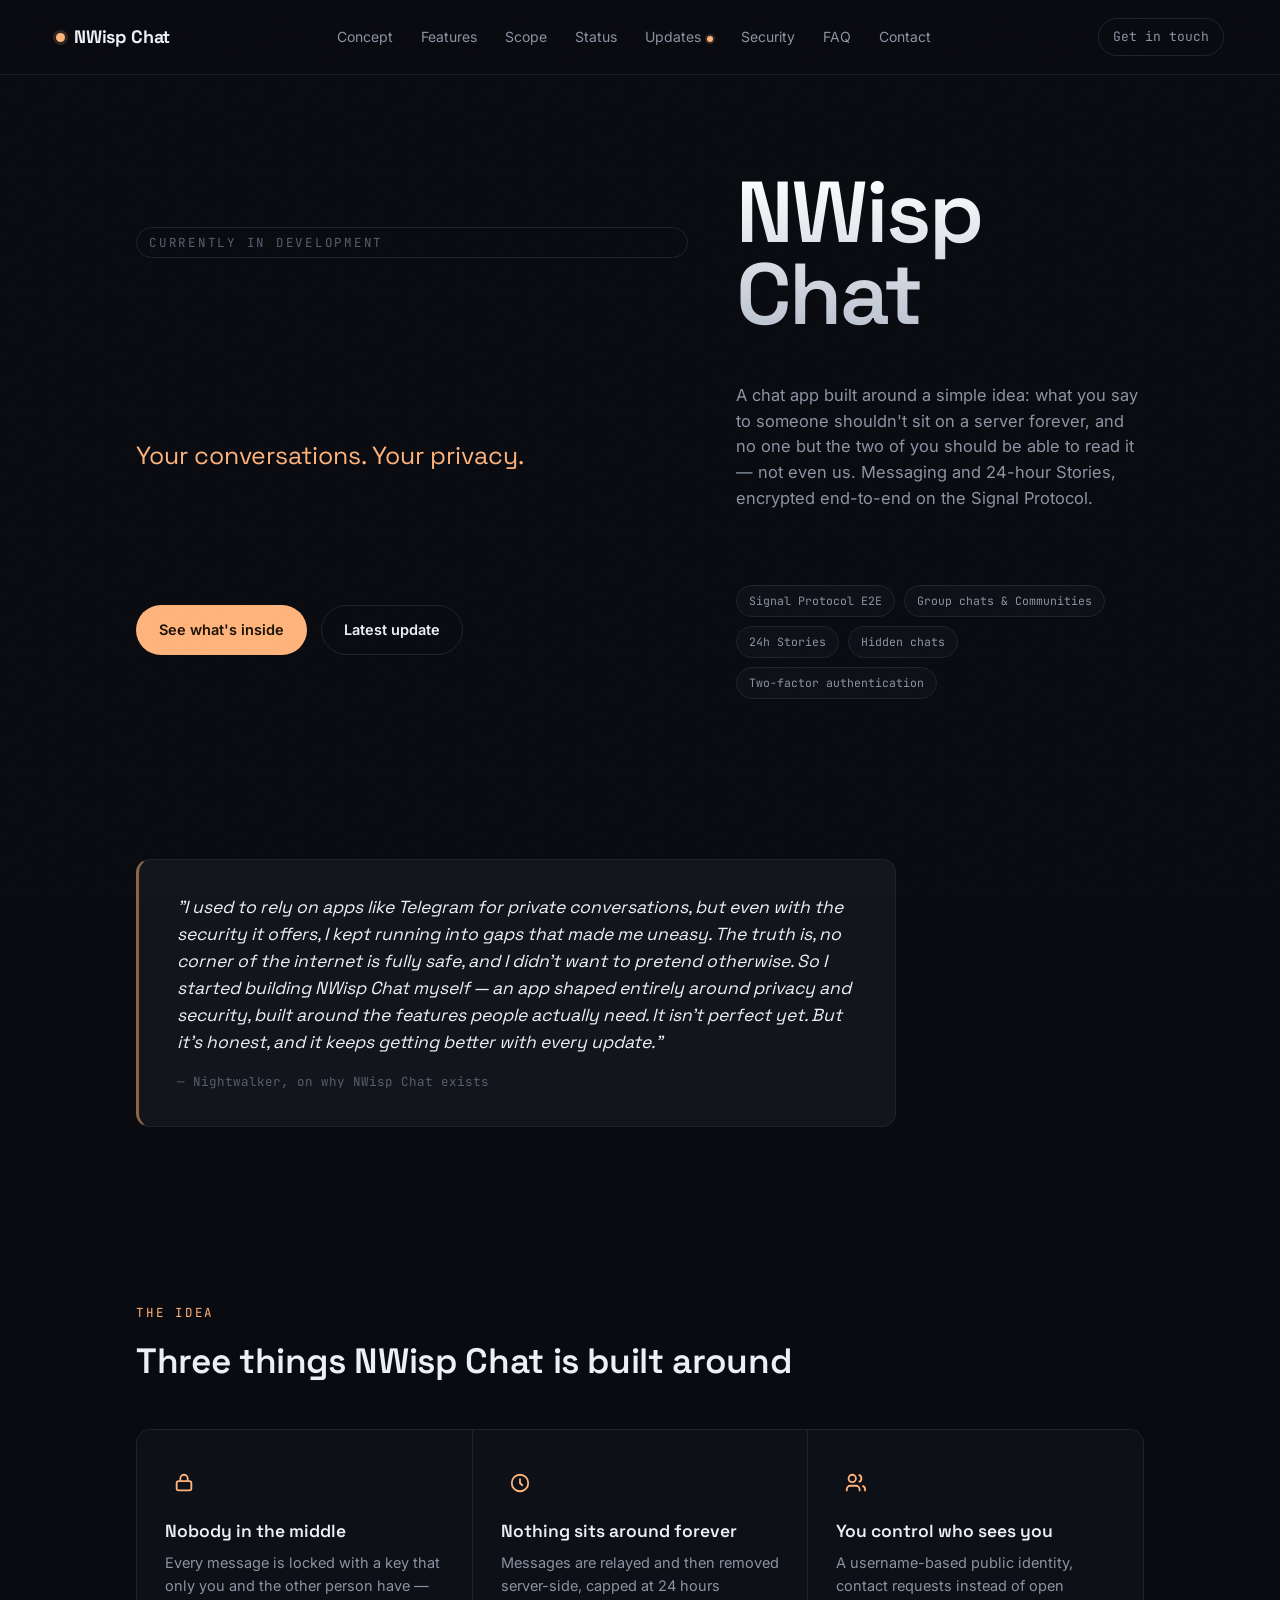
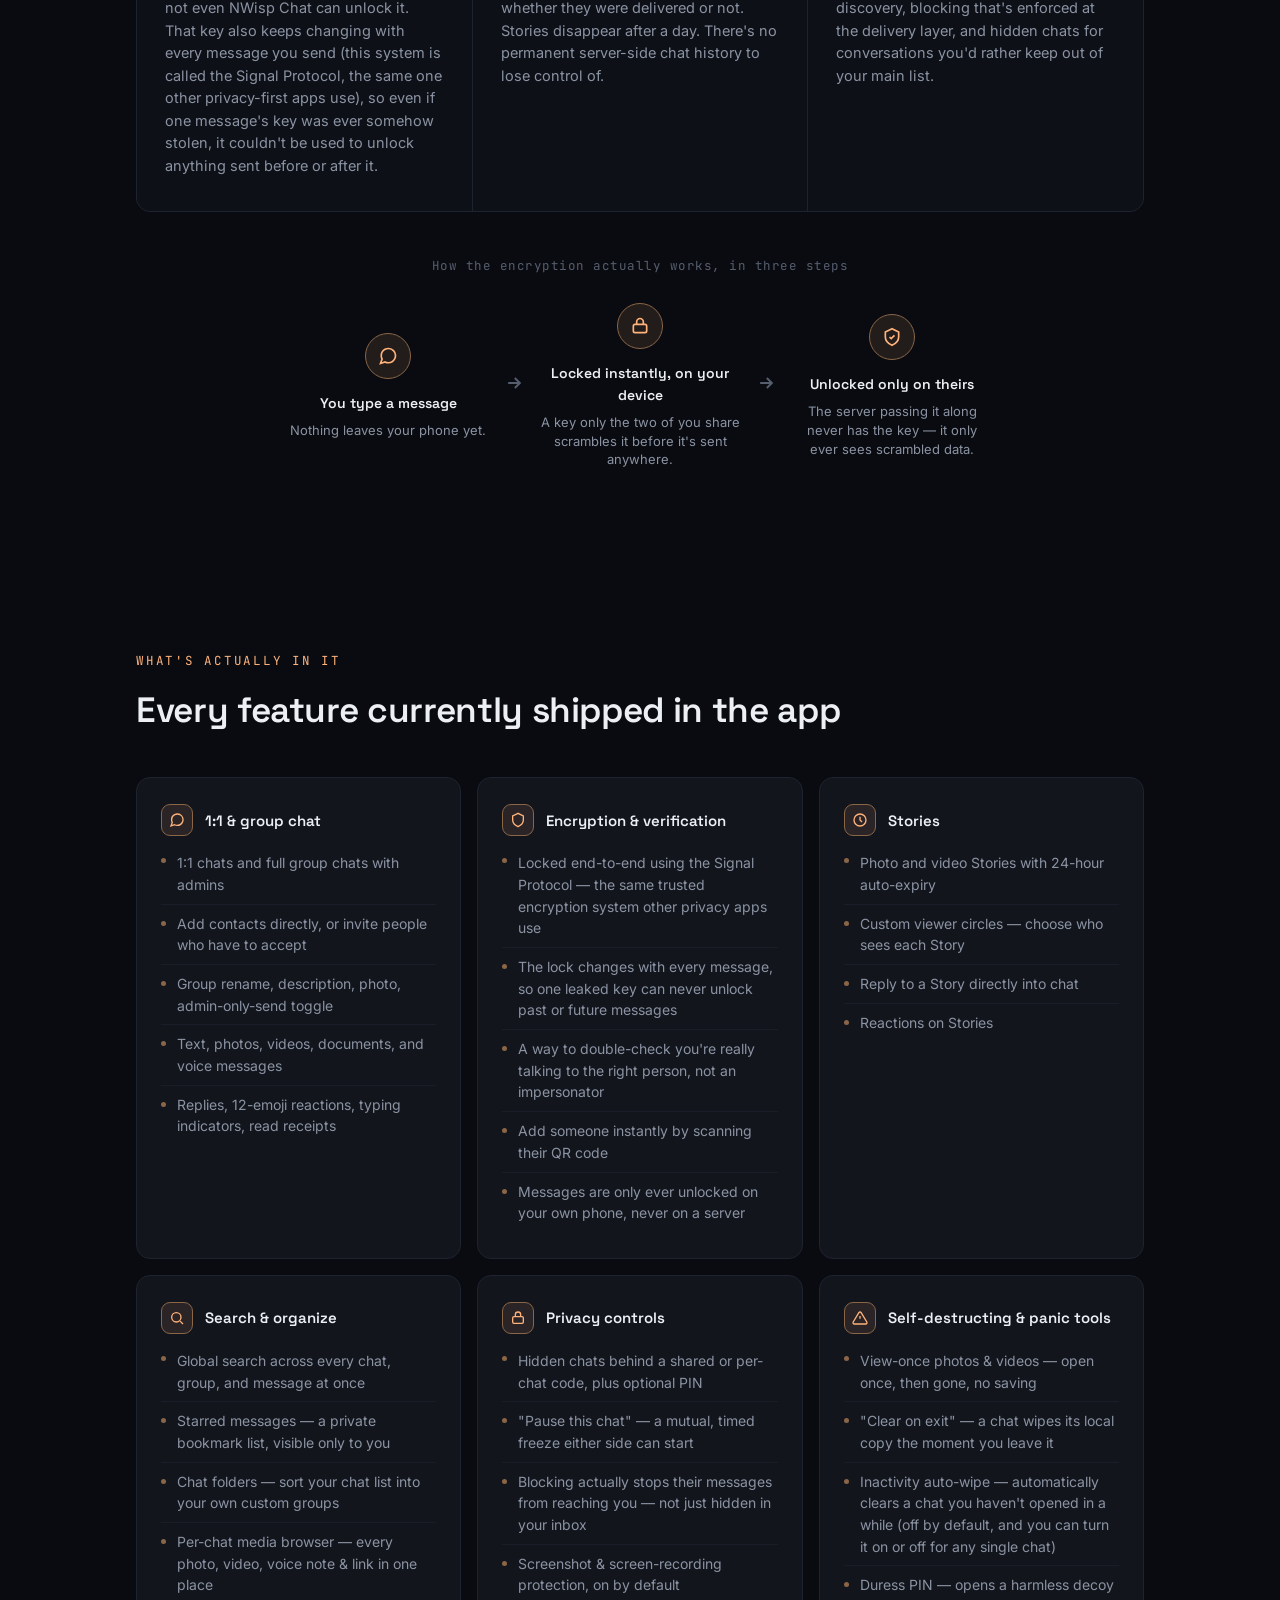
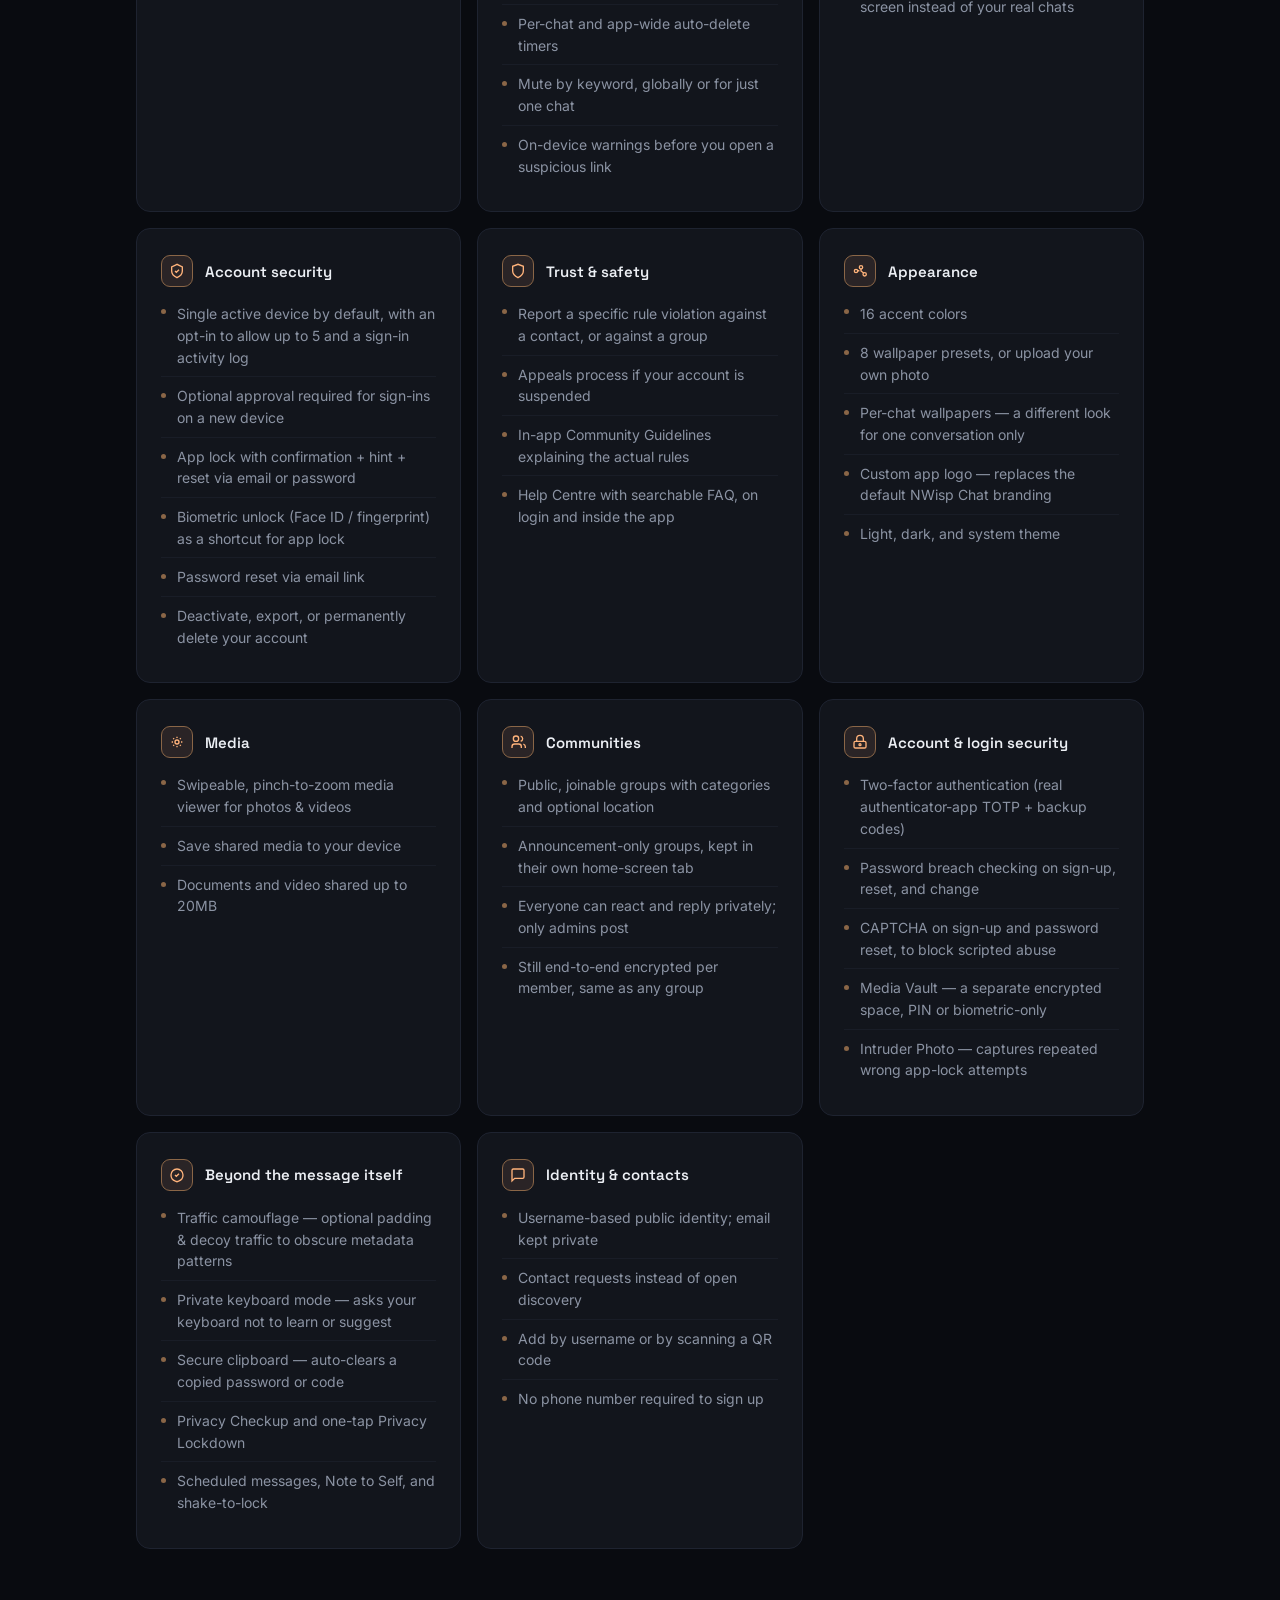
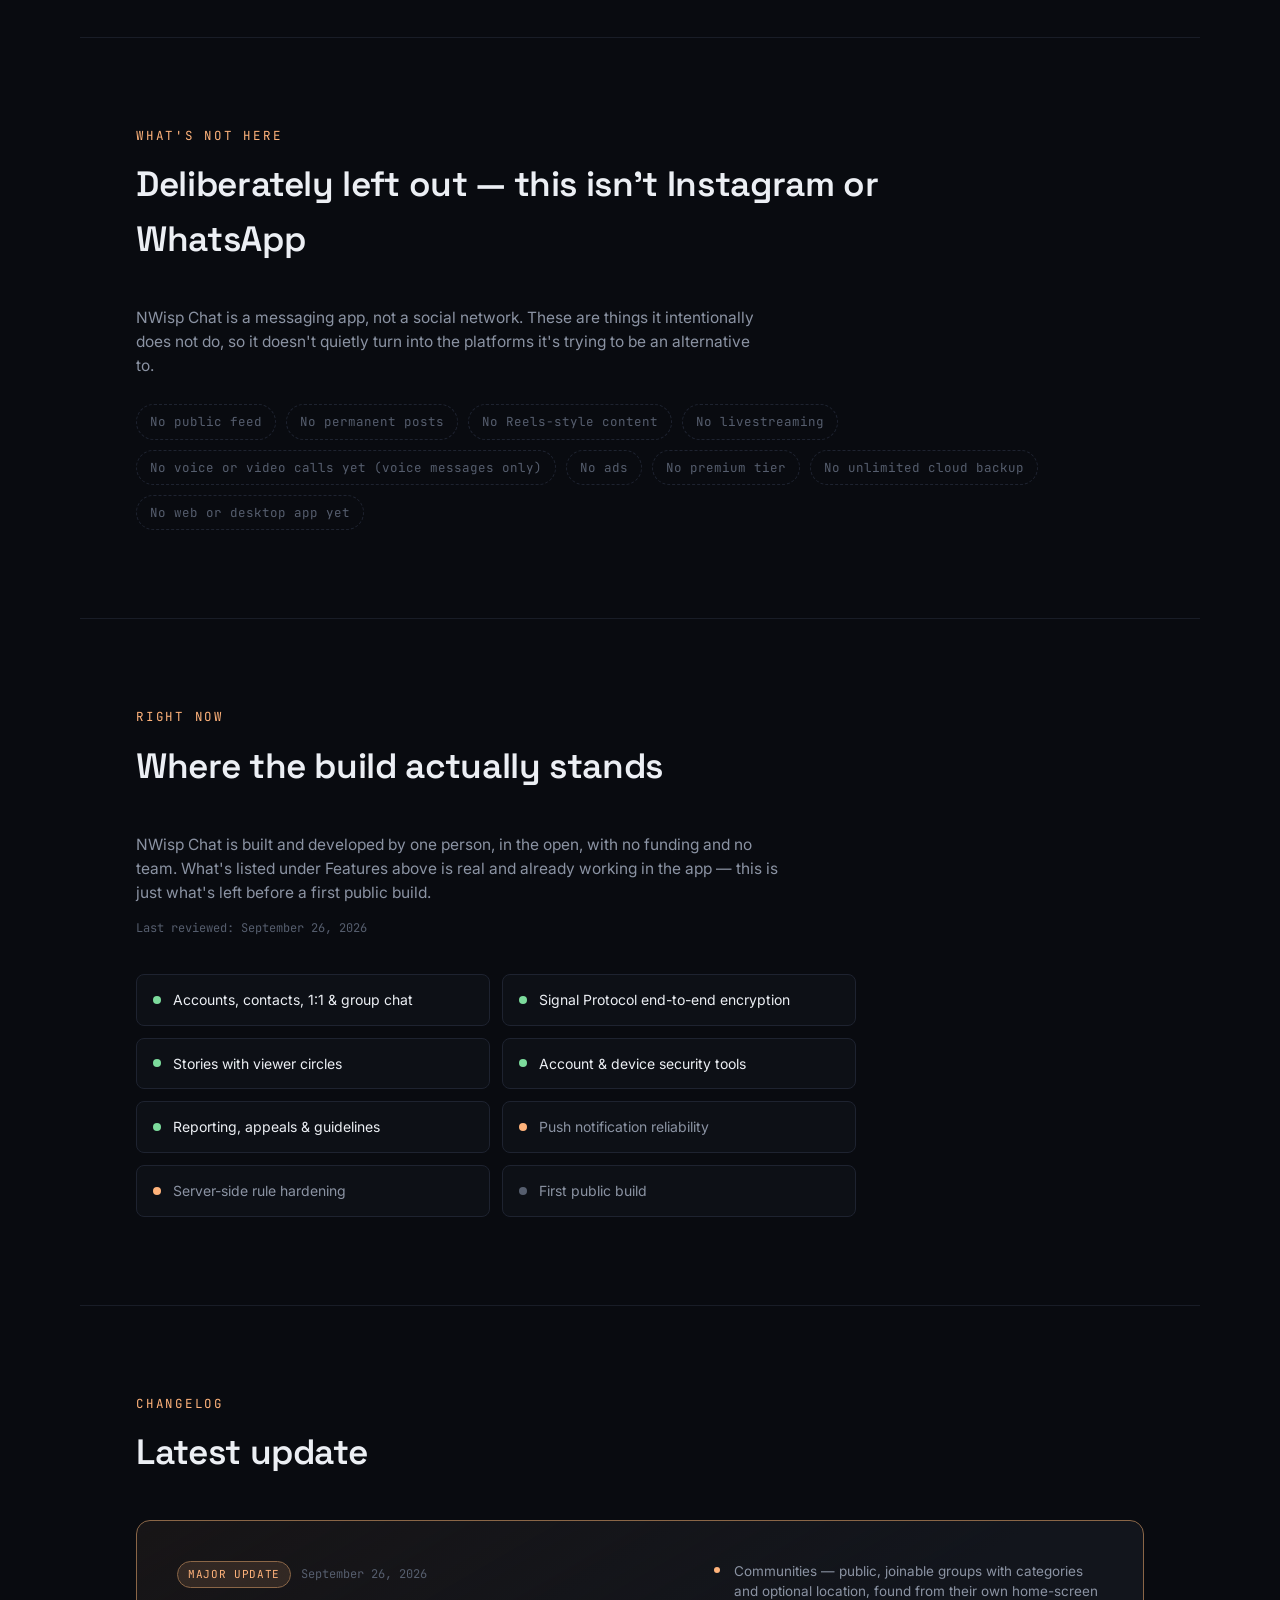
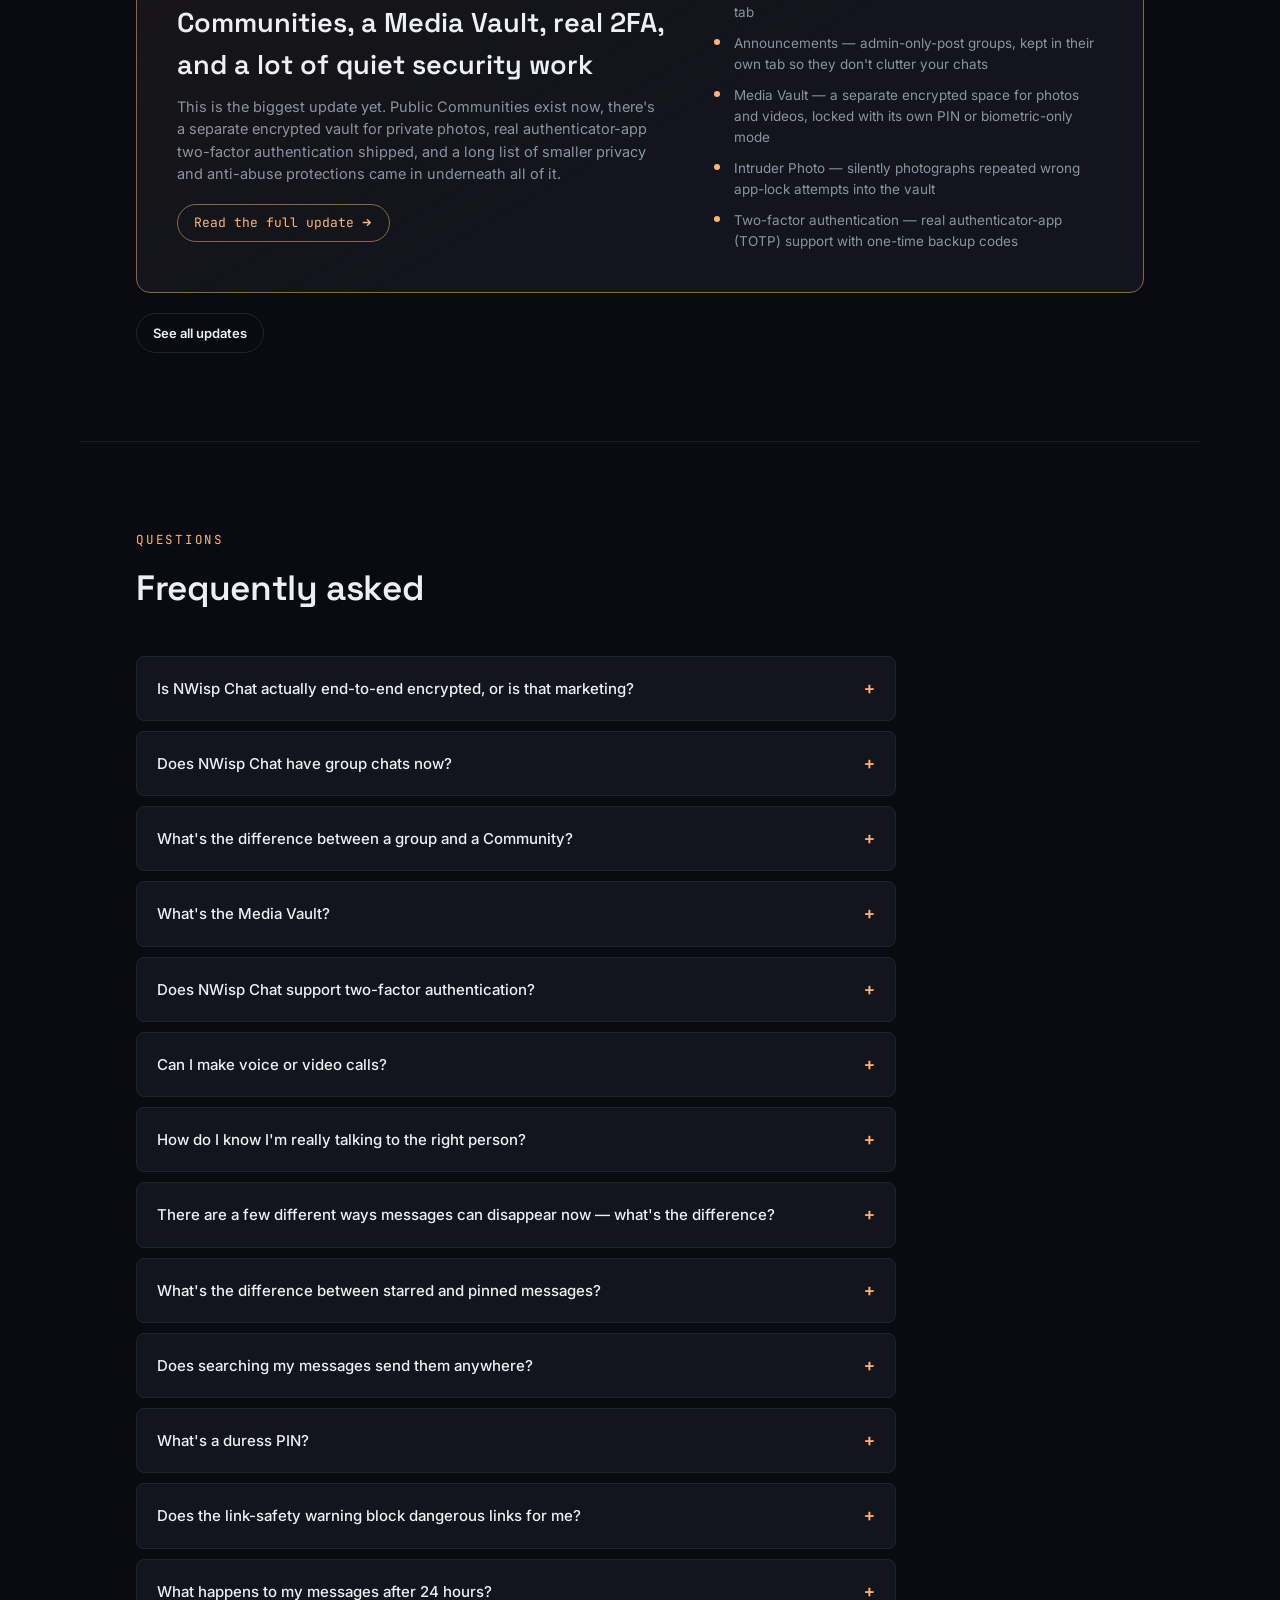
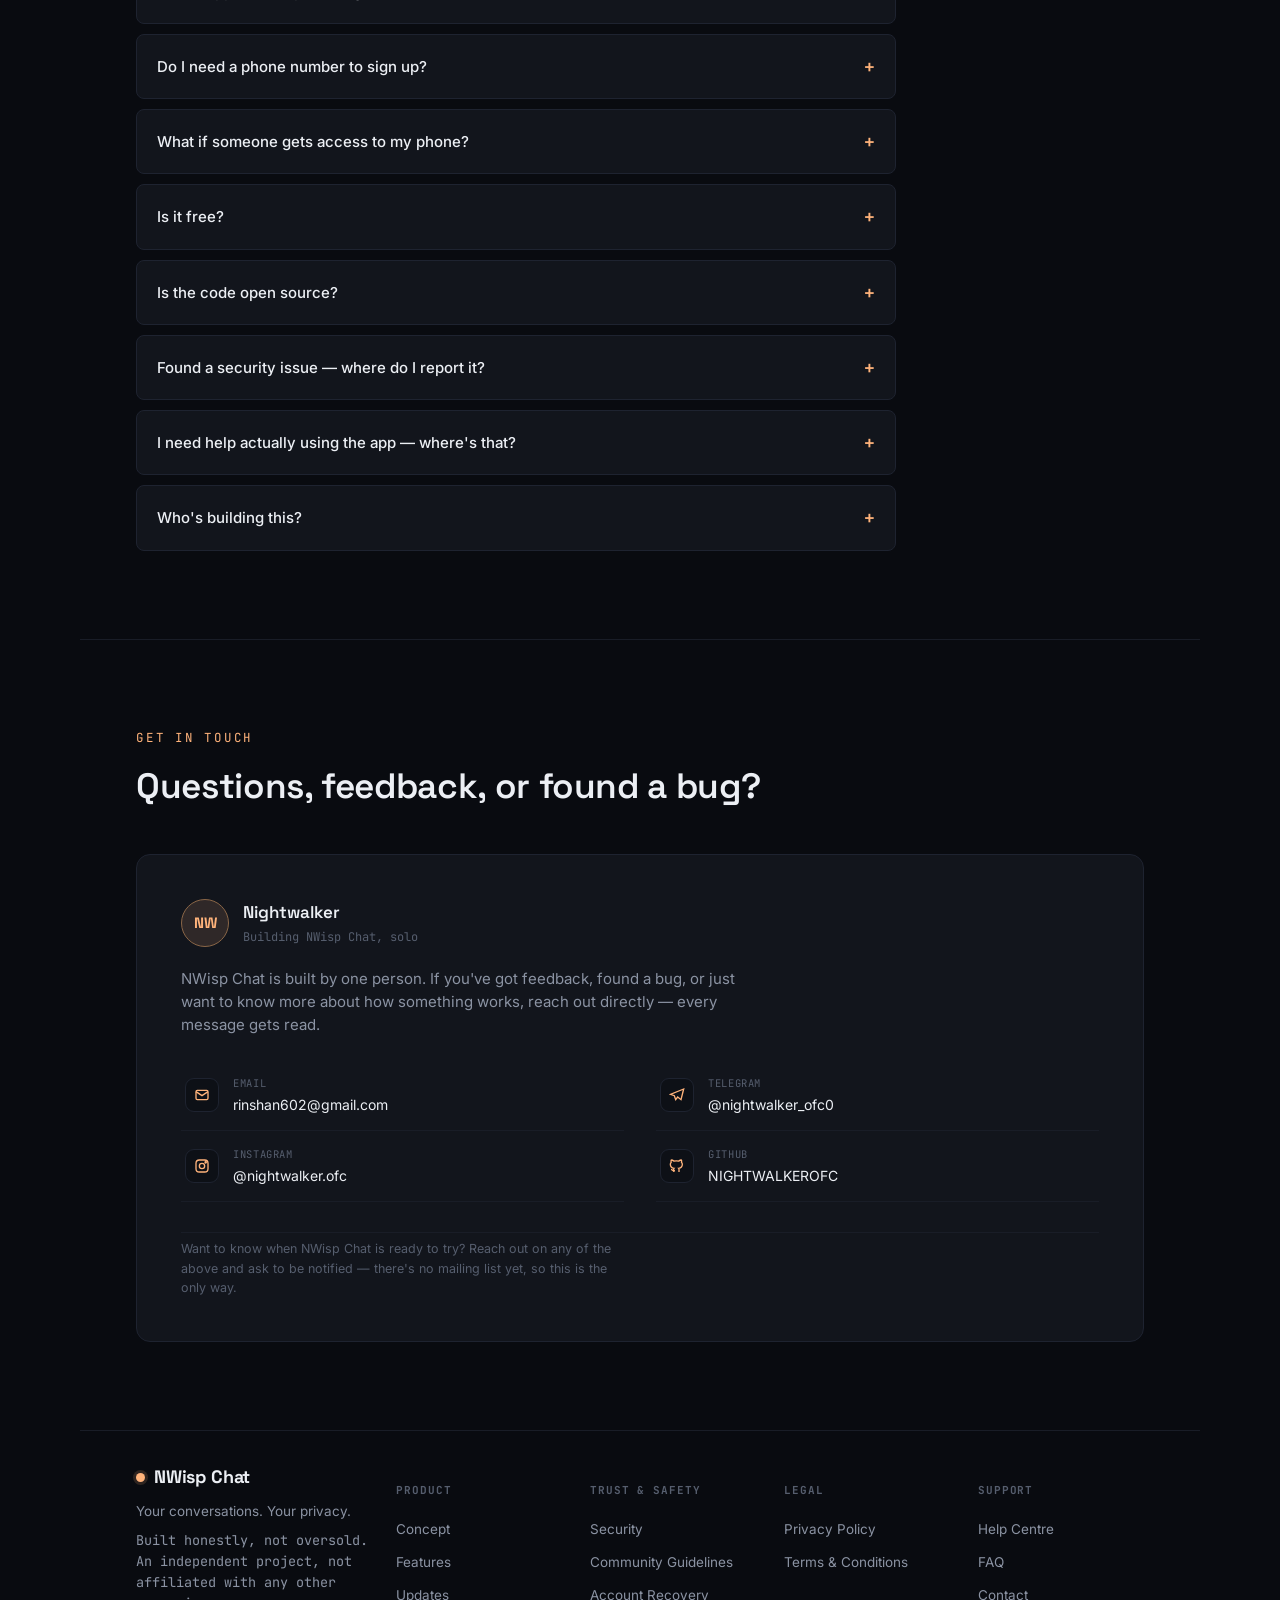
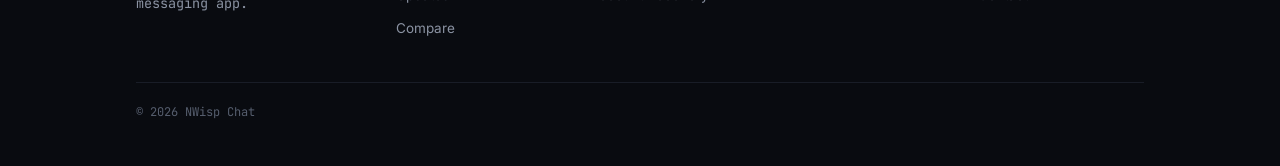
==== commit db860c61: "Update index.html" ====
--- a/index.html
+++ b/index.html
@@ -4,7 +4,7 @@
 <meta charset="UTF-8">
 <meta name="viewport" content="width=device-width, initial-scale=1.0">
 <title>NWisp Chat — Your conversations. Your privacy.</title>
-<meta name="description" content="NWisp Chat is a privacy-first chat app: end-to-end encrypted messaging built on the Signal Protocol, group chats, and 24-hour Stories. No feed, no permanent posts, no ads.">
+<meta name="description" content="NWisp Chat is a privacy-first chat app: end-to-end encrypted messaging built on the Signal Protocol, group chats, public Communities, and 24-hour Stories. No feed, no permanent posts, no ads.">
 <meta property="og:title" content="NWisp Chat — Your conversations. Your privacy.">
 <meta property="og:description" content="End-to-end encrypted chat and 24-hour Stories. Built honestly, not oversold.">
 <meta property="og:image" content="og-image.png">
@@ -22,7 +22,7 @@
   "name": "NWisp Chat",
   "applicationCategory": "SocialNetworkingApplication",
   "operatingSystem": "Android",
-  "description": "A privacy-focused messaging app with end-to-end encryption built on the Signal Protocol, group chats, and 24-hour Stories. No ads, no feed, no permanent posts.",
+  "description": "A privacy-focused messaging app with end-to-end encryption built on the Signal Protocol, group chats, public Communities, and 24-hour Stories. No ads, no feed, no permanent posts.",
   "offers": {
     "@type": "Offer",
     "price": "0",
@@ -58,6 +58,30 @@
     },
     {
       "@type": "Question",
+      "name": "What's the difference between a group and a Community?",
+      "acceptedAnswer": {
+        "@type": "Answer",
+        "text": "A group is private \u2014 only its members know it exists. A Community is public: its name, description, and topic are visible to every NWisp Chat user in the Community tab, so anyone can find and join it. Messages inside a Community work exactly like a group's, end-to-end encrypted per member \u2014 it's the listing that's public, not the conversation."
+      }
+    },
+    {
+      "@type": "Question",
+      "name": "What's the Media Vault?",
+      "acceptedAnswer": {
+        "@type": "Answer",
+        "text": "A separate, encrypted space for photos and videos, kept apart from your regular chats and from app lock. You can protect it with its own PIN, or switch to biometric-only mode \u2014 which has no password reset option at all, on purpose, so knowing your account password gets someone nothing if you've chosen that."
+      }
+    },
+    {
+      "@type": "Question",
+      "name": "Does NWisp Chat support two-factor authentication?",
+      "acceptedAnswer": {
+        "@type": "Answer",
+        "text": "Yes \u2014 real authenticator-app based 2FA (TOTP), the same standard Google Authenticator or Aegis use, with 10 one-time backup codes shown to you once when you set it up. This is a step up from a memorized PIN: it's generated by an app you hold, not something you have to remember."
+      }
+    },
+    {
+      "@type": "Question",
       "name": "Can I make voice or video calls?",
       "acceptedAnswer": {
         "@type": "Answer",
@@ -206,49 +230,25 @@
 
 <!-- ============================================================ HERO -->
 <header class="hero">
-  <div>
-    <span class="eyebrow">Currently in development</span>
-    <h1>NWisp Chat</h1>
-    <p class="tagline">Your conversations. Your privacy.</p>
-    <p class="hero-copy">
-      A chat app built around a simple idea: what you say to someone shouldn't sit
-      on a server forever, and no one but the two of you should be able to read it —
-      not even us. Messaging and 24-hour Stories, encrypted end-to-end on the
-      Signal Protocol.
-    </p>
-    <div class="hero-actions">
-      <a href="#features" class="btn btn-primary">See what's inside</a>
-      <a href="updates.html" class="btn btn-ghost">Latest update</a>
-    </div>
-    <div class="capability-row">
-      <span class="capability-chip"><svg viewBox="0 0 24 24" fill="none" stroke="currentColor" stroke-width="2"><path d="M12 2 4 6v6c0 5 3.5 8 8 10 4.5-2 8-5 8-10V6l-8-4Z"/></svg>Signal Protocol E2E</span>
-      <span class="capability-chip"><svg viewBox="0 0 24 24" fill="none" stroke="currentColor" stroke-width="2"><circle cx="9" cy="8" r="3"/><circle cx="17" cy="10" r="3"/><path d="M2 20c0-3 3-5 7-5s7 2 7 5"/></svg>Group chats</span>
-      <span class="capability-chip"><svg viewBox="0 0 24 24" fill="none" stroke="currentColor" stroke-width="2"><circle cx="12" cy="12" r="9"/><path d="M12 7v5l3 3"/></svg>24h Stories</span>
-      <span class="capability-chip"><svg viewBox="0 0 24 24" fill="none" stroke="currentColor" stroke-width="2"><rect x="4" y="10" width="16" height="10" rx="2"/><path d="M8 10V7a4 4 0 0 1 8 0v3"/></svg>Hidden chats</span>
-    </div>
-  </div>
-
-  <div class="hero-visual">
-    <div class="phone">
-      <div class="phone-notch"></div>
-      <div class="phone-screen">
-        <div class="chat-row"><div class="bubble bubble-in">hey, you still up?</div></div>
-        <div class="chat-row row-right">
-          <div>
-            <div class="bubble bubble-out bubble-ghost">yeah — what's going on</div>
-            <div class="bubble-lock"><svg viewBox="0 0 24 24" fill="none" stroke="currentColor" stroke-width="2.4"><rect x="4" y="10" width="16" height="10" rx="2"/><path d="M8 10V7a4 4 0 0 1 8 0v3"/></svg>encrypted</div>
-          </div>
-        </div>
-        <div class="chat-row"><div class="bubble bubble-in">nothing, just checking in</div></div>
-      </div>
-    </div>
-    <div class="presence-ring">
-      <svg class="ring-svg" viewBox="0 0 116 116">
-        <circle class="ring-track" cx="58" cy="58" r="52"></circle>
-        <circle class="ring-progress" cx="58" cy="58" r="52"></circle>
-      </svg>
-      <div class="ring-label"><span class="ring-number">24</span><span class="ring-unit">hours</span></div>
-    </div>
+  <span class="eyebrow">Currently in development</span>
+  <h1>NWisp Chat</h1>
+  <p class="tagline">Your conversations. Your privacy.</p>
+  <p class="hero-copy">
+    A chat app built around a simple idea: what you say to someone shouldn't sit
+    on a server forever, and no one but the two of you should be able to read it —
+    not even us. Messaging and 24-hour Stories, encrypted end-to-end on the
+    Signal Protocol.
+  </p>
+  <div class="hero-actions">
+    <a href="#features" class="btn btn-primary">See what's inside</a>
+    <a href="updates.html" class="btn btn-ghost">Latest update</a>
+  </div>
+  <div class="capability-row">
+    <span class="capability-chip">Signal Protocol E2E</span>
+    <span class="capability-chip">Group chats &amp; Communities</span>
+    <span class="capability-chip">24h Stories</span>
+    <span class="capability-chip">Hidden chats</span>
+    <span class="capability-chip">Two-factor authentication</span>
   </div>
 </header>
 
@@ -448,6 +448,47 @@
         <li>Swipeable, pinch-to-zoom media viewer for photos &amp; videos</li>
         <li>Save shared media to your device</li>
         <li>Documents and video shared up to 20MB</li>
+      </ul>
+    </div>
+
+    <div class="feature-card">
+      <div class="feature-card-head">
+        <div class="feature-card-icon"><svg viewBox="0 0 24 24" fill="none" stroke="currentColor" stroke-width="2"><path d="M17 21v-2a4 4 0 0 0-4-4H7a4 4 0 0 0-4 4v2"/><circle cx="9" cy="7" r="4"/><path d="M23 21v-2a4 4 0 0 0-3-3.87"/><path d="M16 3.13a4 4 0 0 1 0 7.75"/><path d="M12 12v.01"/></svg></div>
+        <h4>Communities</h4>
+      </div>
+      <ul>
+        <li>Public, joinable groups with categories and optional location</li>
+        <li>Announcement-only groups, kept in their own home-screen tab</li>
+        <li>Everyone can react and reply privately; only admins post</li>
+        <li>Still end-to-end encrypted per member, same as any group</li>
+      </ul>
+    </div>
+
+    <div class="feature-card">
+      <div class="feature-card-head">
+        <div class="feature-card-icon"><svg viewBox="0 0 24 24" fill="none" stroke="currentColor" stroke-width="2"><rect x="3" y="11" width="18" height="10" rx="2"/><path d="M7 11V7a5 5 0 0 1 10 0v4"/><circle cx="12" cy="16" r="1.5"/></svg></div>
+        <h4>Account &amp; login security</h4>
+      </div>
+      <ul>
+        <li>Two-factor authentication (real authenticator-app TOTP + backup codes)</li>
+        <li>Password breach checking on sign-up, reset, and change</li>
+        <li>CAPTCHA on sign-up and password reset, to block scripted abuse</li>
+        <li>Media Vault — a separate encrypted space, PIN or biometric-only</li>
+        <li>Intruder Photo — captures repeated wrong app-lock attempts</li>
+      </ul>
+    </div>
+
+    <div class="feature-card">
+      <div class="feature-card-head">
+        <div class="feature-card-icon"><svg viewBox="0 0 24 24" fill="none" stroke="currentColor" stroke-width="2"><path d="M9 12l2 2 4-4"/><path d="M12 3a9 9 0 0 0-9 9c0 4.2 2.7 7.8 6.5 9.1L12 22l2.5-.9C18.3 19.8 21 16.2 21 12a9 9 0 0 0-9-9Z"/></svg></div>
+        <h4>Beyond the message itself</h4>
+      </div>
+      <ul>
+        <li>Traffic camouflage — optional padding &amp; decoy traffic to obscure metadata patterns</li>
+        <li>Private keyboard mode — asks your keyboard not to learn or suggest</li>
+        <li>Secure clipboard — auto-clears a copied password or code</li>
+        <li>Privacy Checkup and one-tap Privacy Lockdown</li>
+        <li>Scheduled messages, Note to Self, and shake-to-lock</li>
       </ul>
     </div>
 
@@ -537,6 +578,21 @@
     <details class="faq-item" id="faq-groups">
       <summary>Does NWisp Chat have group chats now?</summary>
       <p>Yes. You can create a group, add contacts directly or invite people who need to accept, set admins, and restrict sending to admins only if you want. Every group message is still end-to-end encrypted to each member, and you can report either a specific person or the group itself if something goes wrong.</p>
+    </details>
+
+    <details class="faq-item" id="faq-communities">
+      <summary>What's the difference between a group and a Community?</summary>
+      <p>A group is private — only its members know it exists. A Community is public: its name, description, and topic are visible to every NWisp Chat user in the Community tab, so anyone can find and join it. Messages inside a Community work exactly like a group's, end-to-end encrypted per member — it's the listing that's public, not the conversation.</p>
+    </details>
+
+    <details class="faq-item" id="faq-vault">
+      <summary>What's the Media Vault?</summary>
+      <p>A separate, encrypted space for photos and videos, kept apart from your regular chats and from app lock. You can protect it with its own PIN, or switch to biometric-only mode — which has no password reset option at all, on purpose, so knowing your account password gets someone nothing if you've chosen that.</p>
+    </details>
+
+    <details class="faq-item" id="faq-2fa">
+      <summary>Does NWisp Chat support two-factor authentication?</summary>
+      <p>Yes — real authenticator-app based 2FA (TOTP), the same standard Google Authenticator or Aegis use, with 10 one-time backup codes shown to you once when you set it up. This is a step up from a memorized PIN: it's generated by an app you hold, not something you have to remember.</p>
     </details>
 
     <details class="faq-item" id="faq-calls">
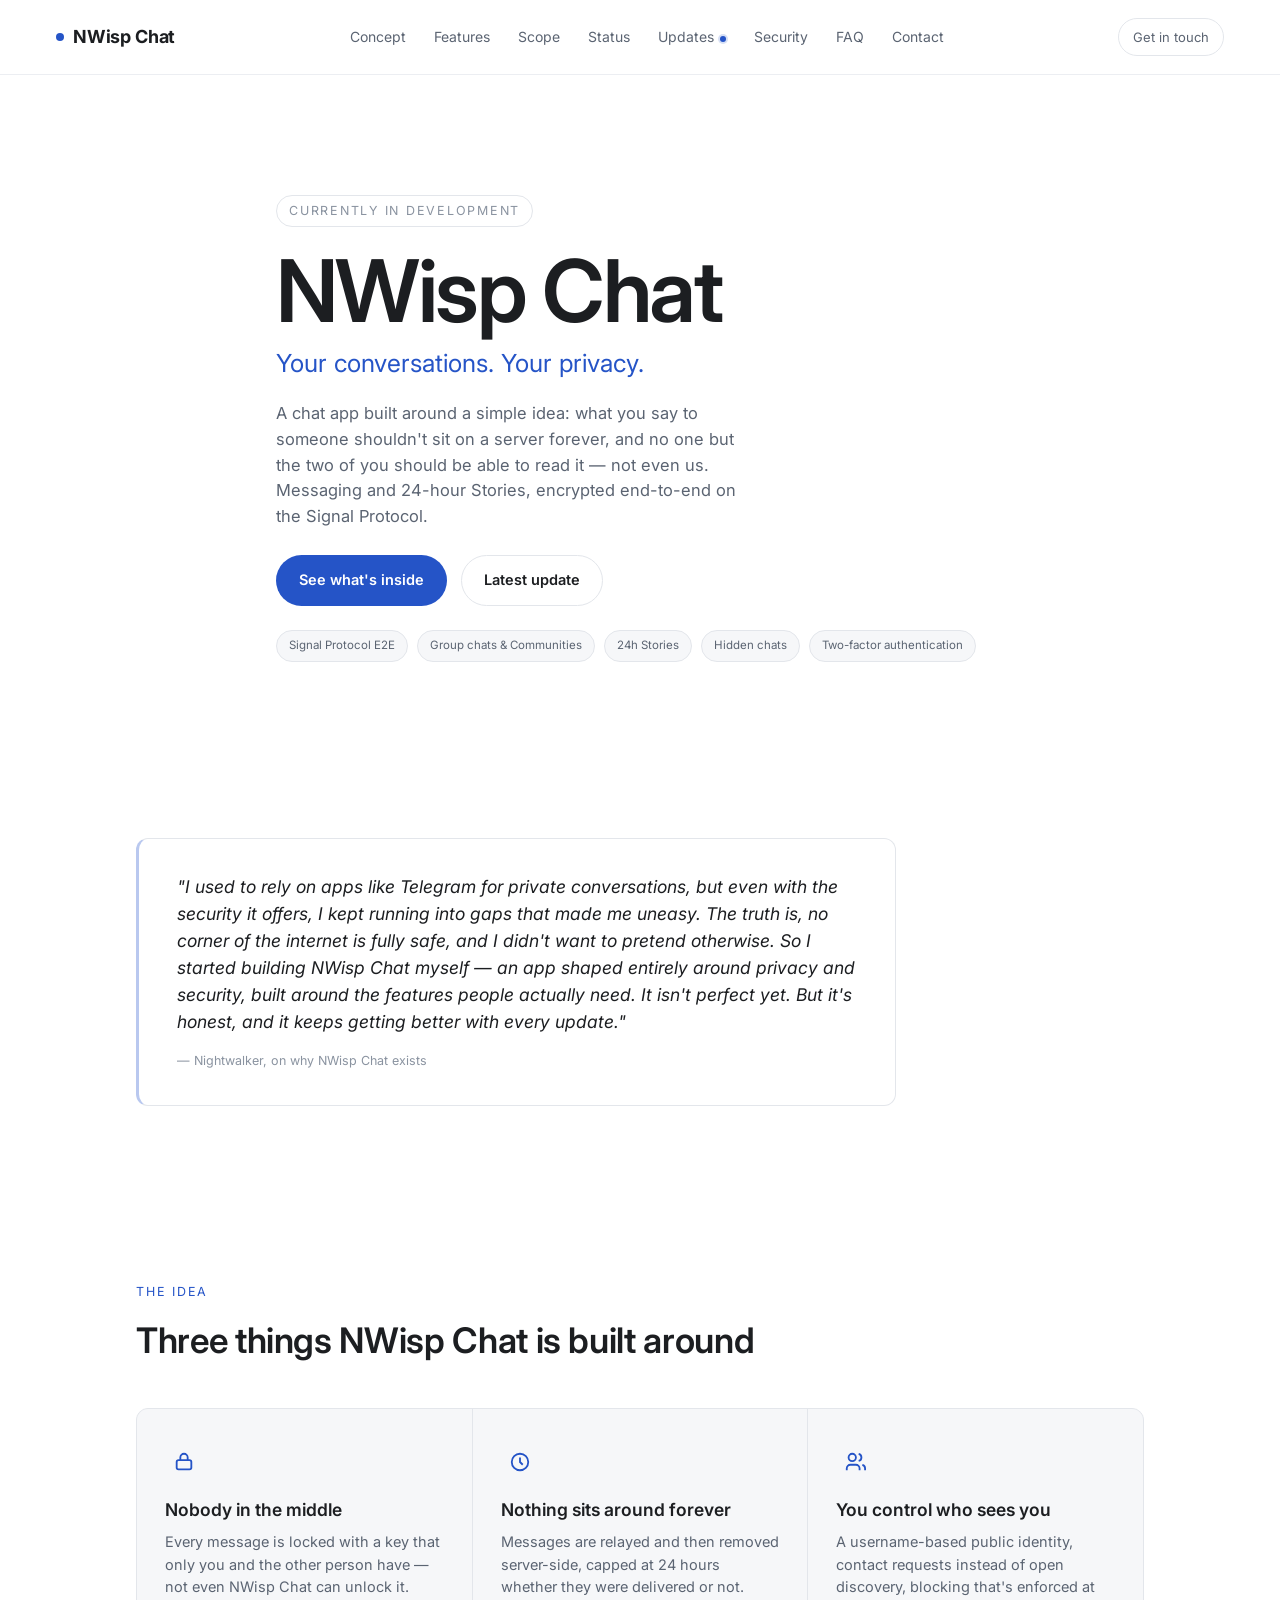
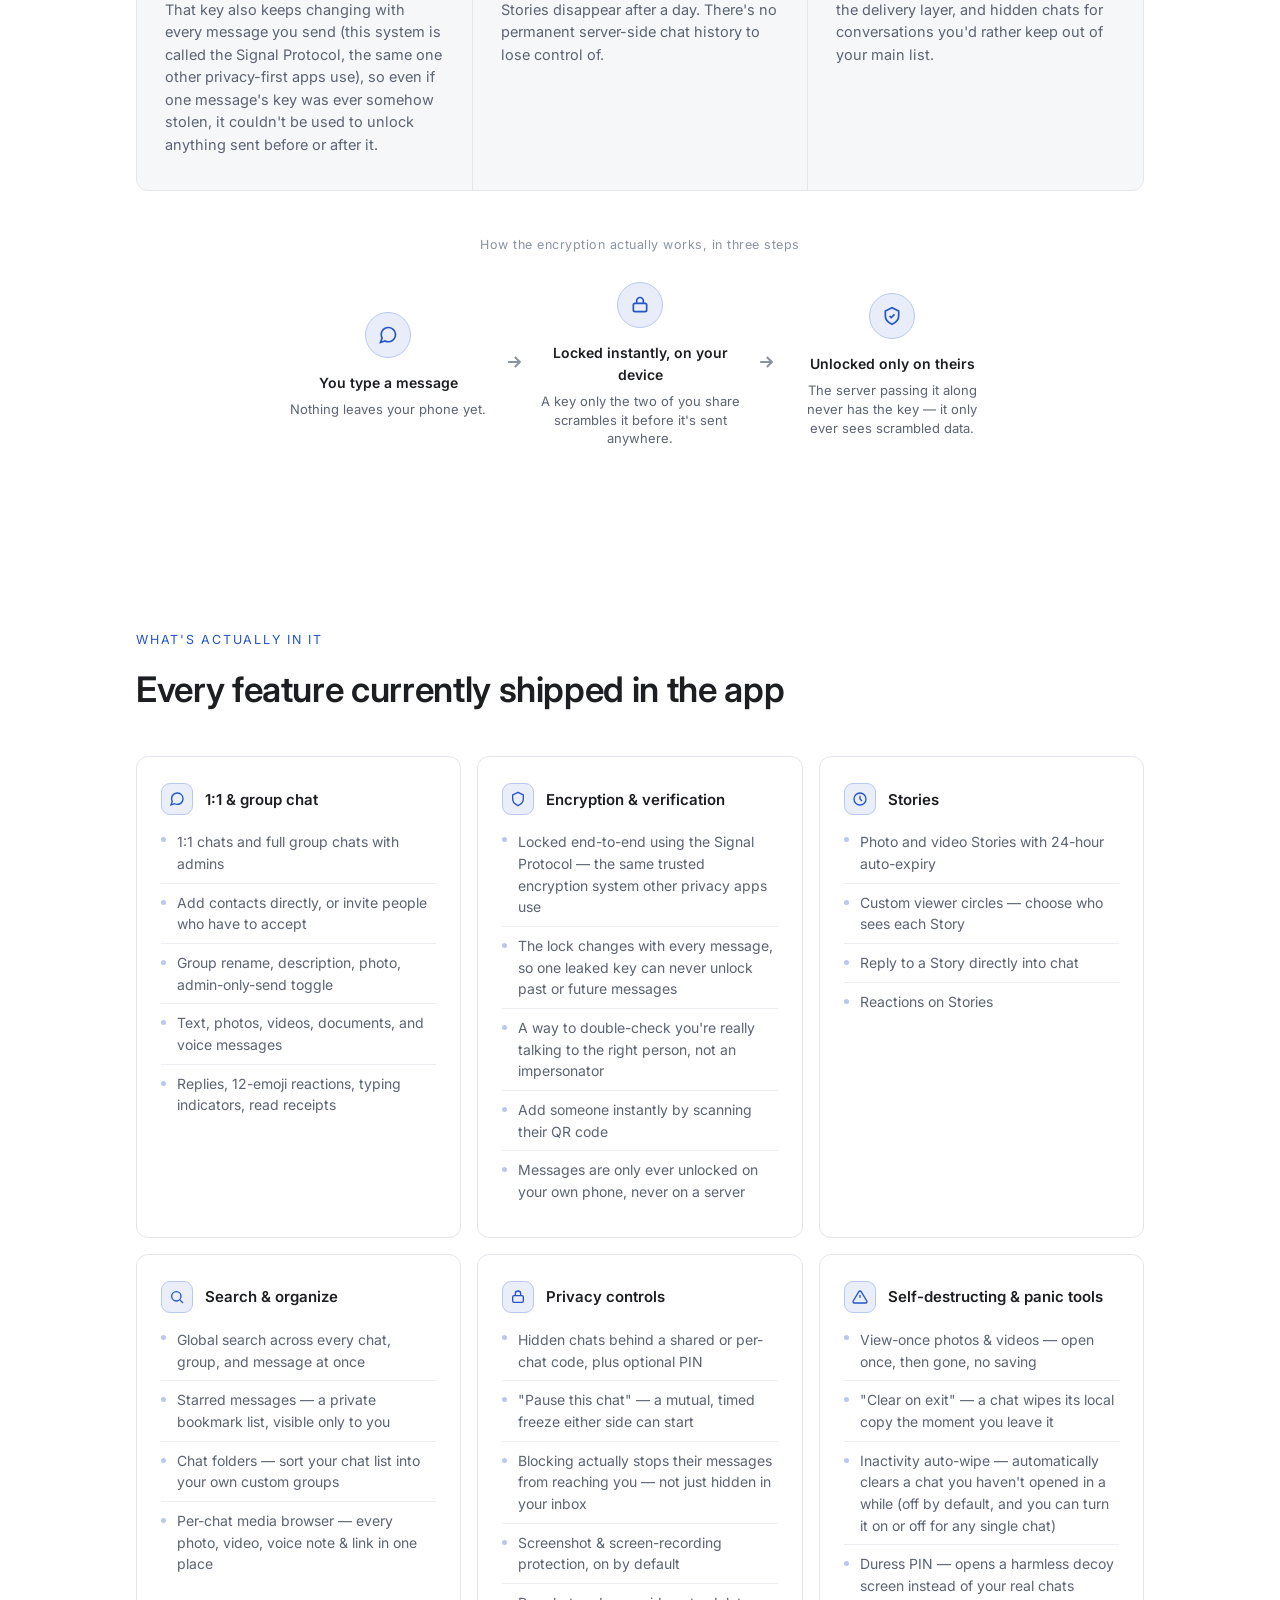
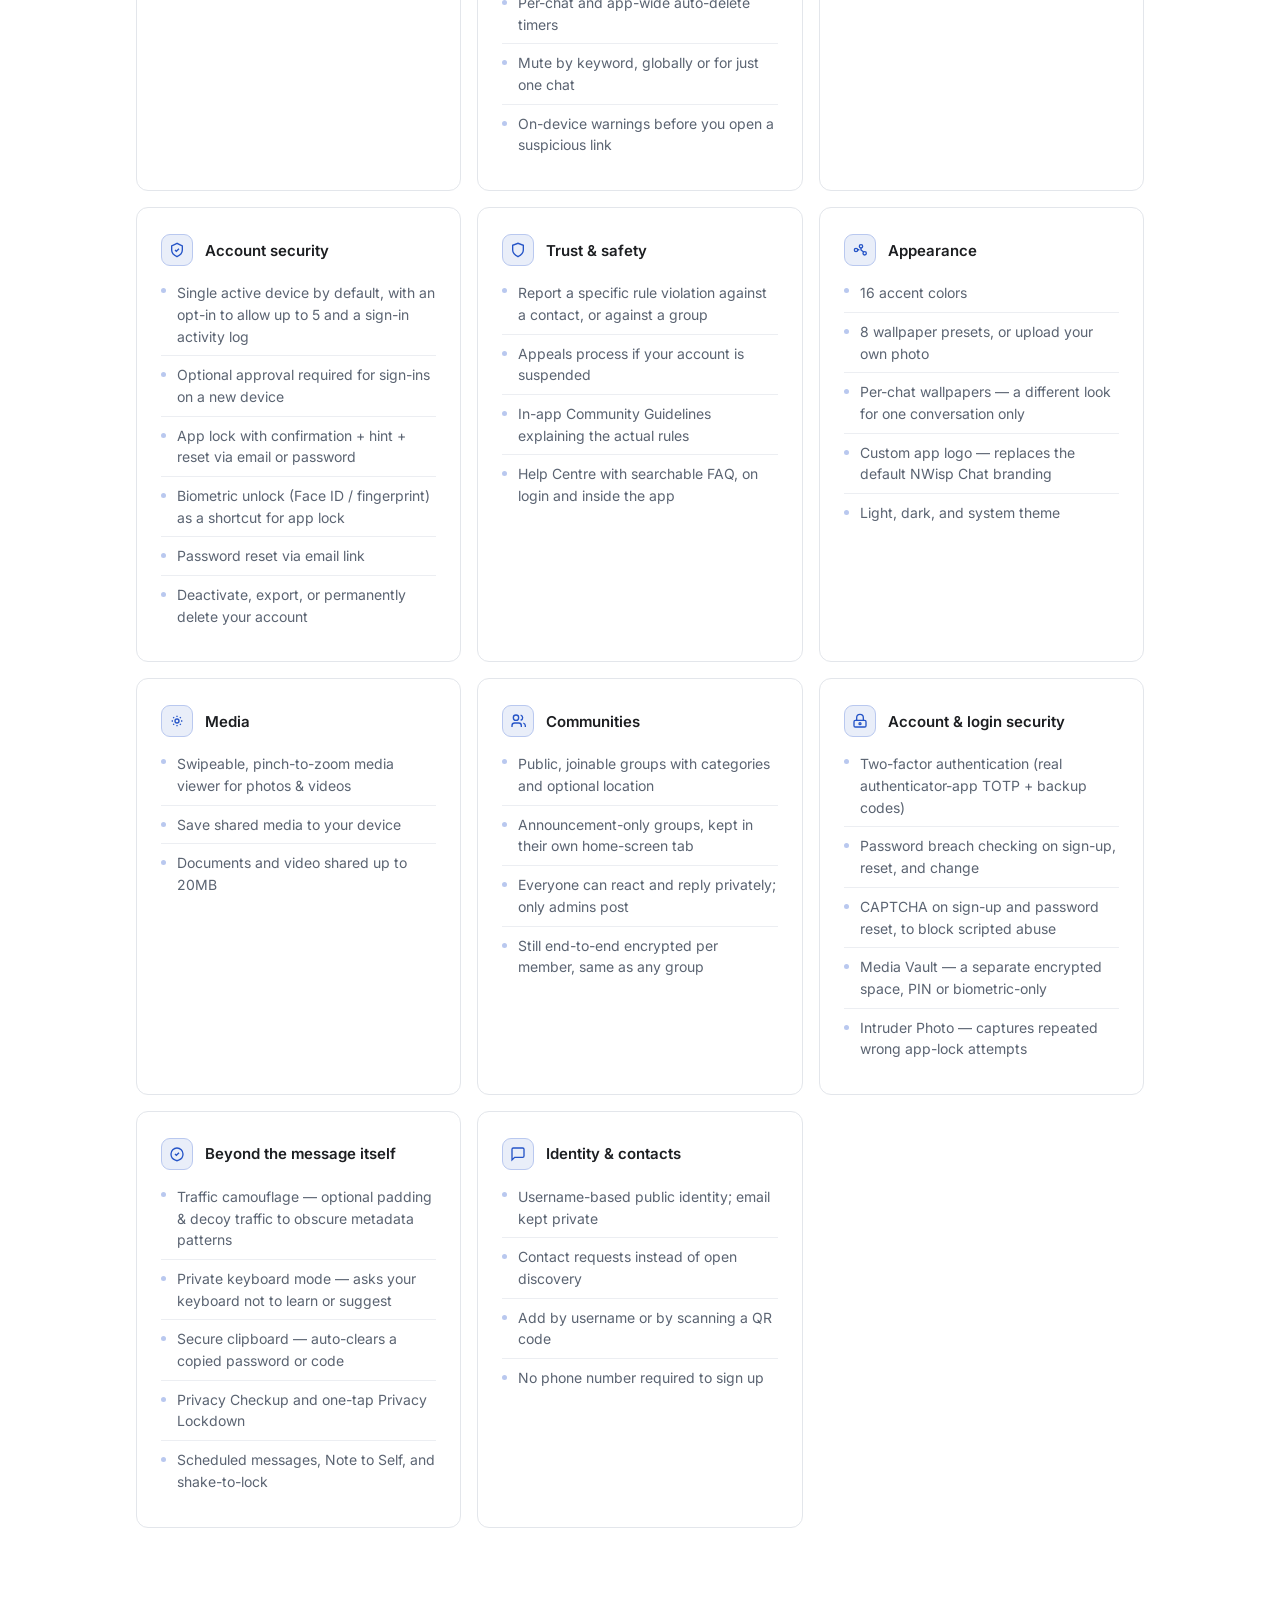
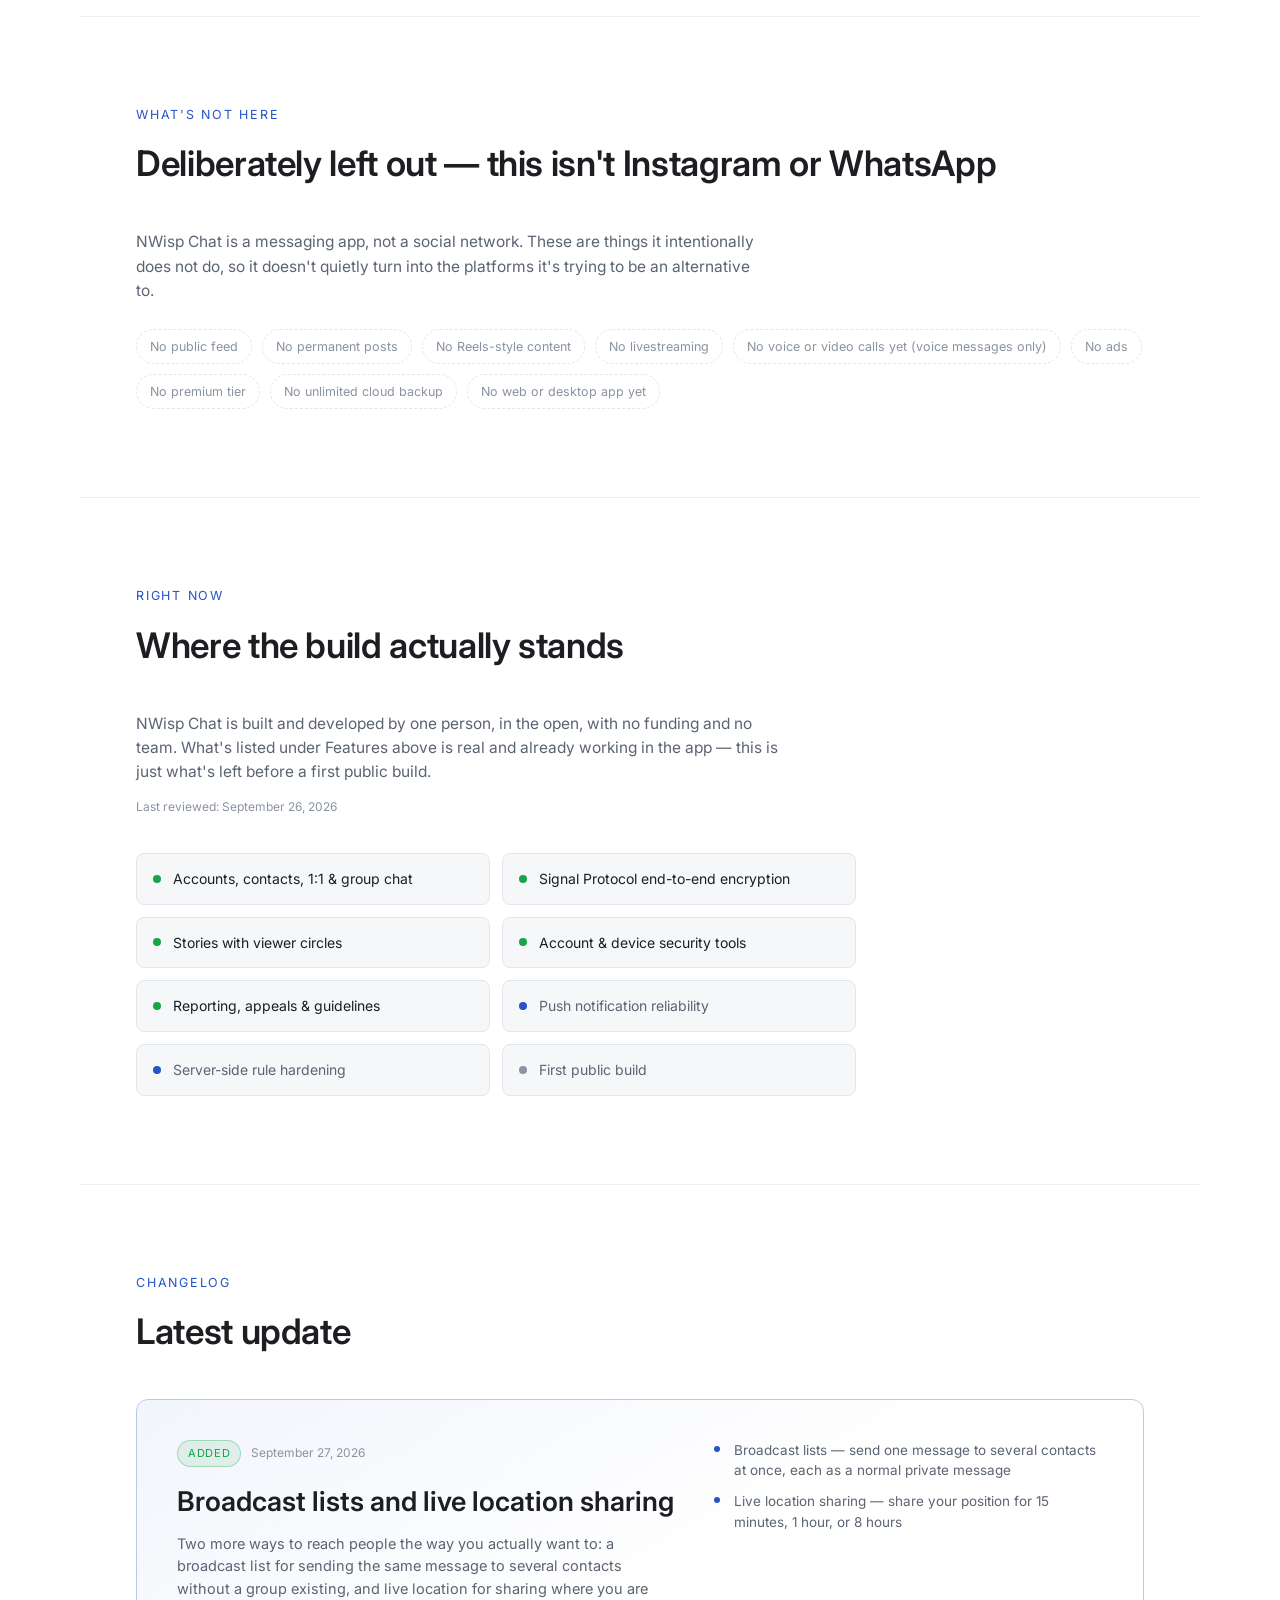
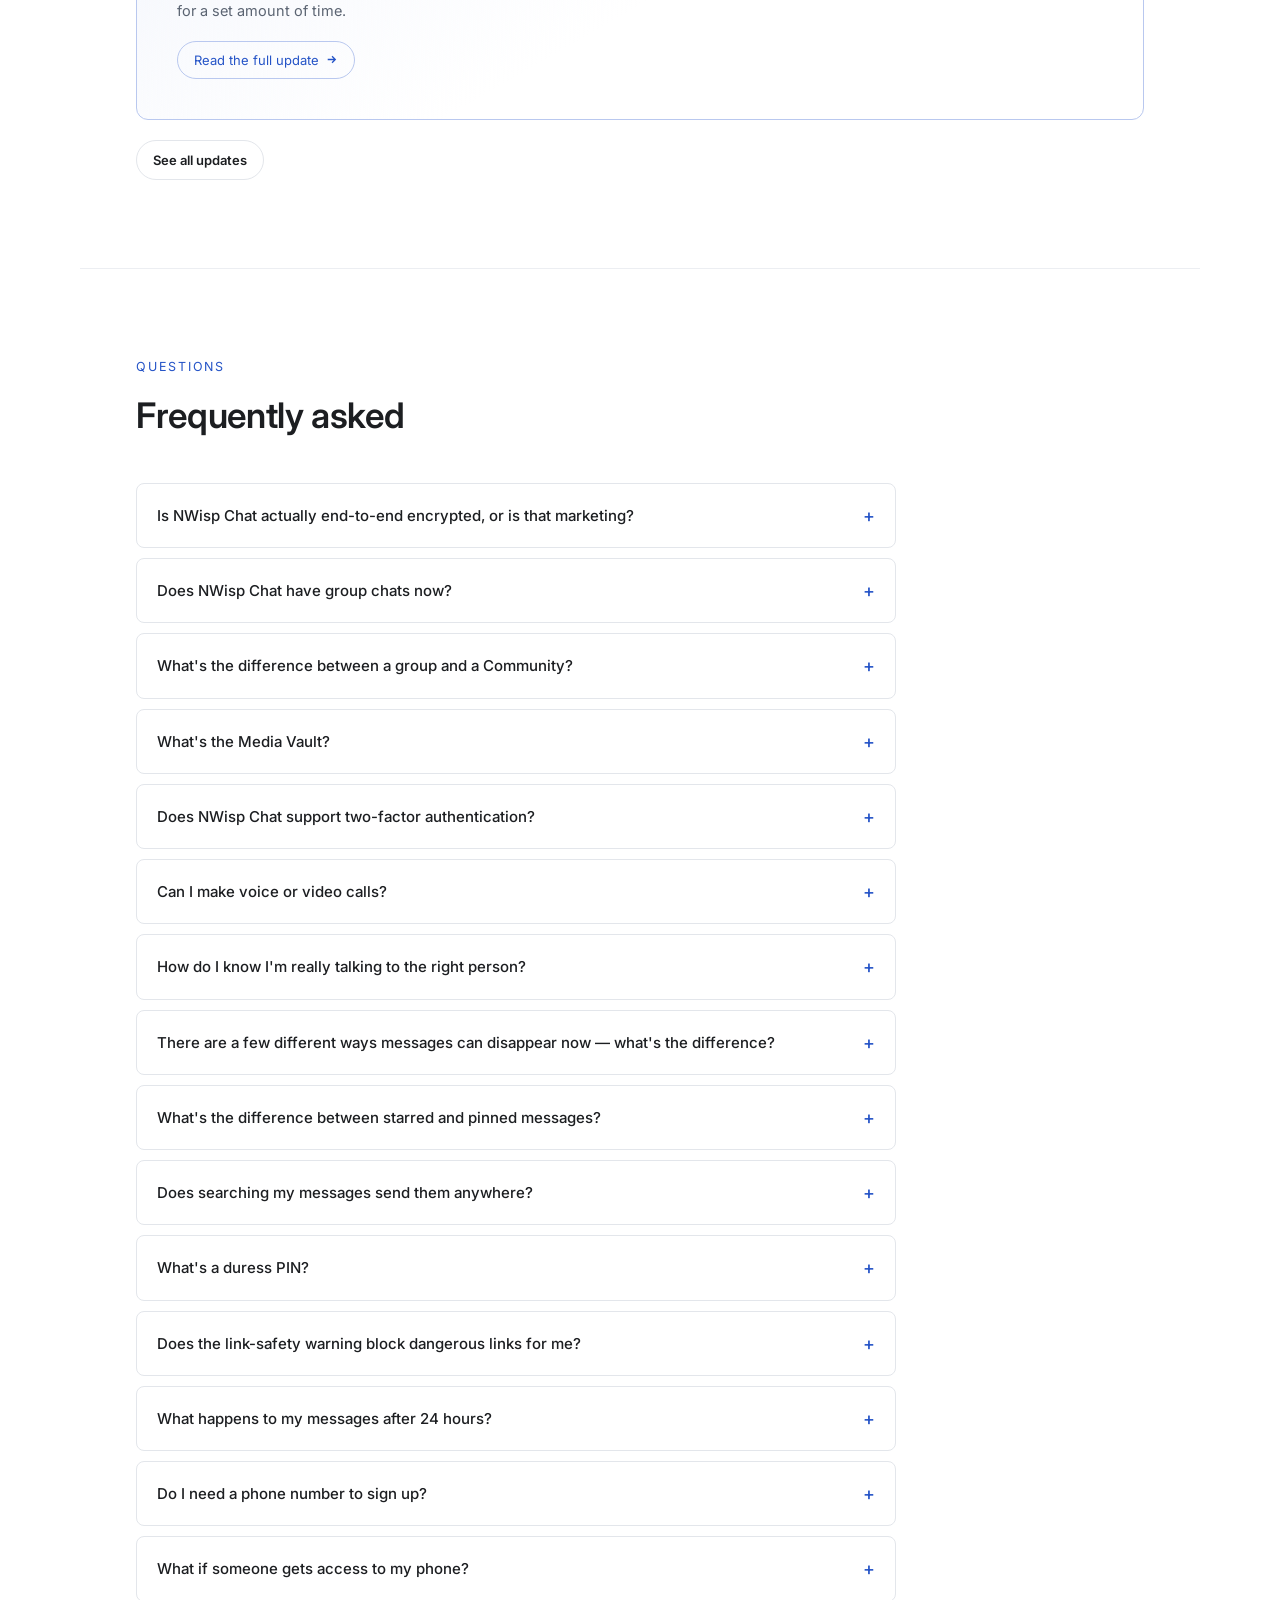
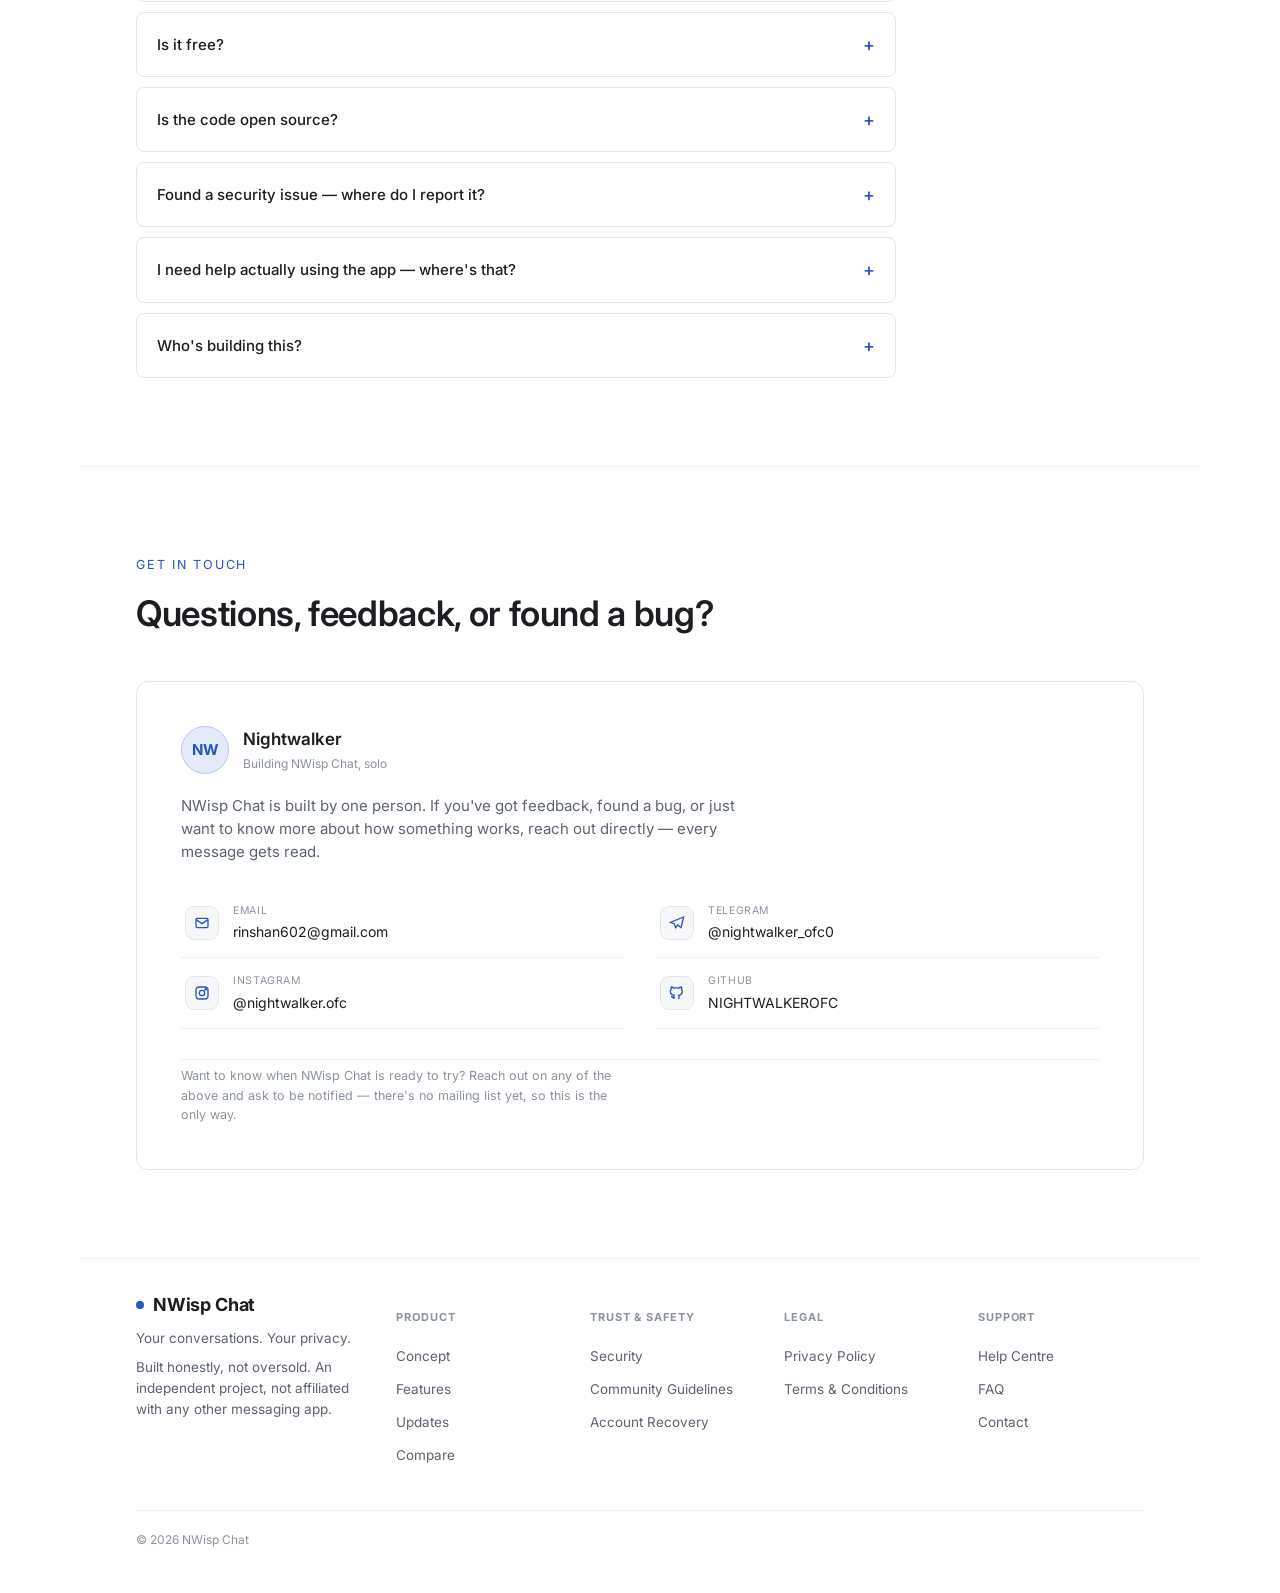
==== commit 99b39fc8: "Update index.html" ====
--- a/index.html
+++ b/index.html
@@ -13,7 +13,7 @@
 <link rel="icon" href="favicon.ico" sizes="any">
 <link rel="apple-touch-icon" href="apple-touch-icon.png">
 <link rel="preconnect" href="https://fonts.googleapis.com">
-<link href="https://fonts.googleapis.com/css2?family=Space+Grotesk:wght@500;600;700&family=Inter:wght@400;500;600&family=JetBrains+Mono:wght@400;500&display=swap" rel="stylesheet">
+<link href="https://fonts.googleapis.com/css2?family=Inter:wght@400;500;600;700&display=swap" rel="stylesheet">
 <link rel="stylesheet" href="assets/styles.css">
 <script type="application/ld+json">
 {
--- a/assets/styles.css
+++ b/assets/styles.css
@@ -1,29 +1,32 @@
 /* ============================================================
    NWisp — design tokens
+   Light, clean theme — plain typography, one accent color,
+   no gradients or glow. (Variable names kept from the old dark
+   theme so every rule below still works — only values changed.)
    ============================================================ */
 :root{
-  --bg: #090B10;
-  --bg-alt: #0D1016;
-  --panel: #12151C;
-  --panel-2: #171B24;
-  --border: #1E2330;
-  --border-soft: #191D27;
-
-  --text: #ECEFF4;
-  --text-muted: #8B93A3;
-  --text-dim: #565E6E;
-
-  --amber: #FFB37B;
-  --amber-dim: #8A6647;
-  --blue: #6FA8FF;
-  --green: #7CDB9C;
-  --red: #FF8B8B;
-
-  --font-display: 'Space Grotesk', 'Inter', sans-serif;
-  --font-body: 'Inter', sans-serif;
-  --font-mono: 'JetBrains Mono', monospace;
-
-  --radius: 14px;
+  --bg: #FFFFFF;
+  --bg-alt: #F6F7F9;
+  --panel: #FFFFFF;
+  --panel-2: #F6F7F9;
+  --border: #E3E6EB;
+  --border-soft: #ECEEF2;
+
+  --text: #1C1E21;
+  --text-muted: #5B6472;
+  --text-dim: #8A93A0;
+
+  --amber: #2554C7;
+  --amber-dim: #B9C8EF;
+  --blue: #0D9488;
+  --green: #16A34A;
+  --red: #DC2626;
+
+  --font-display: 'Inter', -apple-system, 'Segoe UI', sans-serif;
+  --font-body: 'Inter', -apple-system, 'Segoe UI', sans-serif;
+  --font-mono: 'Inter', -apple-system, 'Segoe UI', sans-serif;
+
+  --radius: 12px;
   --radius-sm: 8px;
   --wrap: 1120px;
 }
@@ -43,15 +46,7 @@
 }
 
 /* subtle film-grain / noise texture, purely atmospheric */
-.grain{
-  position: fixed;
-  inset: 0;
-  pointer-events: none;
-  z-index: 50;
-  opacity: 0.035;
-  mix-blend-mode: overlay;
-  background-image: url("data:image/svg+xml,%3Csvg xmlns='http://www.w3.org/2000/svg' width='120' height='120'%3E%3Cfilter id='n'%3E%3CfeTurbulence type='fractalNoise' baseFrequency='0.9' numOctaves='2' stitchTiles='stitch'/%3E%3C/filter%3E%3Crect width='100%25' height='100%25' filter='url(%23n)'/%3E%3C/svg%3E");
-}
+.grain{ display: none; }
 
 a{ color: inherit; text-decoration: none; }
 ul{ margin: 0; padding: 0; list-style: none; }
@@ -87,7 +82,7 @@
   justify-content: space-between;
   gap: 24px;
   padding: 18px clamp(20px, 5vw, 56px);
-  background: rgba(9,11,16,0.78);
+  background: rgba(255,255,255,0.85);
   backdrop-filter: blur(10px);
   border-bottom: 1px solid var(--border-soft);
 }
@@ -102,11 +97,9 @@
   flex-shrink: 0;
 }
 .brand-mark{
-  width: 9px; height: 9px;
+  width: 8px; height: 8px;
   border-radius: 50%;
   background: var(--amber);
-  box-shadow: 0 0 0 3px rgba(255,179,123,0.15);
-  animation: breathe 3.4s ease-in-out infinite;
 }
 .nav-links{
   display: flex;
@@ -123,7 +116,7 @@
   border-radius: 50%;
   background: var(--amber);
   margin-left: 6px;
-  box-shadow: 0 0 0 2px rgba(255,179,123,0.18);
+  box-shadow: 0 0 0 2px rgba(37,84,199,0.18);
 }
 .nav-cta{
   font-family: var(--font-mono);
@@ -172,7 +165,7 @@
     top: 100%;
     left: 0;
     right: 0;
-    background: #0A0C11;
+    background: #FFFFFF;
     border-bottom: 1px solid var(--border-soft);
     max-height: 0;
     overflow: hidden;
@@ -183,7 +176,7 @@
     padding: 16px clamp(20px, 5vw, 56px);
     border-top: 1px solid var(--border-soft);
     font-size: 15px;
-    background: #0A0C11;
+    background: #FFFFFF;
     display: block;
   }
   .nav-cta{ display: none; }
@@ -225,16 +218,9 @@
    HERO
    ============================================================ */
 .hero{
-  max-width: var(--wrap);
+  max-width: 840px;
   margin: 0 auto;
-  padding: clamp(48px, 8vw, 96px) clamp(20px, 5vw, 56px) clamp(40px, 6vw, 72px);
-  display: grid;
-  grid-template-columns: 1.15fr 0.85fr;
-  gap: 48px;
-  align-items: center;
-}
-@media (max-width: 900px){
-  .hero{ grid-template-columns: 1fr; }
+  padding: clamp(64px, 10vw, 120px) clamp(20px, 5vw, 56px) clamp(56px, 8vw, 88px);
 }
 
 .eyebrow{
@@ -252,11 +238,8 @@
 .hero h1{
   font-size: clamp(3.2rem, 9vw, 5.4rem);
   letter-spacing: -0.03em;
-  line-height: 0.95;
-  background: linear-gradient(180deg, #FFFFFF 0%, #B9C0CE 100%);
-  -webkit-background-clip: text;
-  background-clip: text;
-  color: transparent;
+  line-height: 0.98;
+  color: var(--text);
 }
 .tagline{
   font-family: var(--font-display);
@@ -286,7 +269,6 @@
   align-items: center;
   gap: 6px;
 }
-.capability-chip svg{ width: 12px; height: 12px; color: var(--amber); }
 
 .btn{
   font-family: var(--font-body);
@@ -304,139 +286,15 @@
 .btn:hover{ transform: translateY(-1px); }
 .btn-primary{
   background: var(--amber);
-  color: #1B1206;
-}
-.btn-primary:hover{ background: #ffc196; }
+  color: #FFFFFF;
+}
+.btn-primary:hover{ background: #1E44A8; }
 .btn-ghost{
   border-color: var(--border);
   color: var(--text);
 }
 .btn-ghost:hover{ border-color: var(--amber-dim); color: var(--amber); }
 .btn-sm{ font-size: 13px; padding: 9px 16px; }
-
-/* --- hero visual: phone + presence ring --- */
-.hero-visual{
-  position: relative;
-  display: flex;
-  align-items: center;
-  justify-content: center;
-  min-height: 420px;
-}
-.phone{
-  position: relative;
-  width: 236px;
-  height: 460px;
-  background: linear-gradient(180deg, var(--panel-2), var(--panel));
-  border: 1px solid var(--border);
-  border-radius: 34px;
-  padding: 30px 16px 16px;
-  box-shadow: 0 30px 80px -20px rgba(0,0,0,0.7), inset 0 0 0 1px rgba(255,255,255,0.02);
-}
-.phone-notch{
-  position: absolute;
-  top: 12px; left: 50%;
-  transform: translateX(-50%);
-  width: 64px; height: 6px;
-  border-radius: 100px;
-  background: var(--border);
-}
-.phone-screen{
-  display: flex;
-  flex-direction: column;
-  gap: 12px;
-  height: 100%;
-  justify-content: flex-end;
-}
-.chat-row{ display: flex; }
-.row-right{ justify-content: flex-end; }
-.bubble{
-  max-width: 82%;
-  padding: 10px 13px;
-  border-radius: 16px;
-  font-size: 13px;
-  line-height: 1.4;
-  animation: bubble-in 0.6s ease both;
-}
-.bubble-in{
-  background: var(--panel-2);
-  border: 1px solid var(--border);
-  border-bottom-left-radius: 4px;
-  color: var(--text);
-}
-.bubble-out{
-  background: rgba(111,168,255,0.14);
-  border: 1px solid rgba(111,168,255,0.3);
-  border-bottom-right-radius: 4px;
-  color: #D6E4FF;
-}
-.bubble-ghost{
-  animation: bubble-in 0.6s ease 0.4s both, ghost-fade 5s ease-in-out 2.5s infinite;
-}
-.bubble-lock{
-  display: inline-flex;
-  align-items: center;
-  gap: 5px;
-  font-family: var(--font-mono);
-  font-size: 10px;
-  color: var(--green);
-  margin-top: 2px;
-}
-.bubble-lock svg{ width: 10px; height: 10px; }
-
-.presence-ring{
-  position: absolute;
-  right: -6px;
-  bottom: 8px;
-  width: 108px;
-  height: 108px;
-  display: flex;
-  align-items: center;
-  justify-content: center;
-}
-.ring-svg{ position: absolute; inset: 0; width: 100%; height: 100%; transform: rotate(-90deg); }
-.ring-track{
-  fill: var(--bg);
-  stroke: var(--border);
-  stroke-width: 5;
-}
-.ring-progress{
-  fill: none;
-  stroke: var(--amber);
-  stroke-width: 5;
-  stroke-linecap: round;
-  stroke-dasharray: 327;
-  stroke-dashoffset: 327;
-  animation: ring-drain 24s linear infinite;
-  filter: drop-shadow(0 0 6px rgba(255,179,123,0.55));
-}
-.ring-label{
-  position: relative;
-  text-align: center;
-  font-family: var(--font-mono);
-}
-.ring-number{ display: block; font-size: 22px; font-weight: 500; color: var(--text); }
-.ring-unit{ display: block; font-size: 10px; letter-spacing: 0.08em; text-transform: uppercase; color: var(--text-dim); }
-
-@keyframes ring-drain{
-  0%{ stroke-dashoffset: 0; }
-  100%{ stroke-dashoffset: 327; }
-}
-@keyframes bubble-in{
-  from{ opacity: 0; transform: translateY(6px); }
-  to{ opacity: 1; transform: translateY(0); }
-}
-@keyframes ghost-fade{
-  0%, 100%{ opacity: 1; filter: blur(0); }
-  55%{ opacity: 0.12; filter: blur(1.5px); }
-}
-@keyframes breathe{
-  0%, 100%{ opacity: 1; box-shadow: 0 0 0 3px rgba(255,179,123,0.15); }
-  50%{ opacity: 0.55; box-shadow: 0 0 0 6px rgba(255,179,123,0.06); }
-}
-
-@media (max-width: 900px){
-  .hero-visual{ margin-top: 12px; }
-}
 
 /* ============================================================
    FOUNDER'S NOTE
@@ -497,7 +355,7 @@
   width: 46px; height: 46px;
   margin: 0 auto 14px;
   border-radius: 50%;
-  background: rgba(255,179,123,0.1);
+  background: rgba(37,84,199,0.1);
   border: 1px solid var(--amber-dim);
   display: flex;
   align-items: center;
@@ -609,7 +467,7 @@
   flex-shrink: 0;
   display: flex; align-items: center; justify-content: center;
   border-radius: 9px;
-  background: rgba(255,179,123,0.1);
+  background: rgba(37,84,199,0.1);
   border: 1px solid var(--amber-dim);
   color: var(--amber);
 }
@@ -715,7 +573,7 @@
    ============================================================ */
 .updates-preview{ border-top: 1px solid var(--border-soft); }
 .updates-preview-panel{
-  background: linear-gradient(150deg, rgba(255,179,123,0.06), var(--panel) 55%);
+  background: linear-gradient(150deg, rgba(37,84,199,0.06), var(--panel) 55%);
   border: 1px solid var(--amber-dim);
   border-radius: var(--radius);
   padding: clamp(26px, 4vw, 40px);
@@ -773,10 +631,10 @@
   gap: 5px;
   border: 1px solid transparent;
 }
-.tag-added{ color: var(--green); background: rgba(124,219,156,0.1); border-color: rgba(124,219,156,0.3); }
-.tag-changed{ color: var(--blue); background: rgba(111,168,255,0.1); border-color: rgba(111,168,255,0.3); }
-.tag-removed{ color: var(--red); background: rgba(255,139,139,0.1); border-color: rgba(255,139,139,0.3); }
-.tag-major{ color: var(--amber); background: rgba(255,179,123,0.12); border-color: var(--amber-dim); }
+.tag-added{ color: var(--green); background: rgba(22,163,74,0.1); border-color: rgba(22,163,74,0.3); }
+.tag-changed{ color: var(--blue); background: rgba(13,148,136,0.1); border-color: rgba(13,148,136,0.3); }
+.tag-removed{ color: var(--red); background: rgba(220,38,38,0.1); border-color: rgba(220,38,38,0.3); }
+.tag-major{ color: var(--amber); background: rgba(37,84,199,0.12); border-color: var(--amber-dim); }
 .entry-date{
   font-family: var(--font-mono);
   font-size: 12px;
@@ -846,7 +704,7 @@
   border-radius: 100px;
   transition: background .2s ease;
 }
-.update-entry-more:hover{ background: rgba(255,179,123,0.08); }
+.update-entry-more:hover{ background: rgba(37,84,199,0.08); }
 .update-entry-more svg{ width: 13px; height: 13px; }
 
 .empty-state{
@@ -896,9 +754,9 @@
   padding-left: 20px;
   border-left: 3px solid var(--border);
 }
-.detail-section.sec-added{ border-left-color: rgba(124,219,156,0.5); }
-.detail-section.sec-changed{ border-left-color: rgba(111,168,255,0.5); }
-.detail-section.sec-removed{ border-left-color: rgba(255,139,139,0.5); }
+.detail-section.sec-added{ border-left-color: rgba(22,163,74,0.5); }
+.detail-section.sec-changed{ border-left-color: rgba(13,148,136,0.5); }
+.detail-section.sec-removed{ border-left-color: rgba(220,38,38,0.5); }
 .detail-section-heading{
   display: flex;
   align-items: center;
@@ -1001,7 +859,7 @@
   width: 48px; height: 48px;
   border-radius: 50%;
   display: flex; align-items: center; justify-content: center;
-  background: rgba(255,179,123,0.12);
+  background: rgba(37,84,199,0.12);
   border: 1px solid var(--amber-dim);
   color: var(--amber);
   font-family: var(--font-display);
@@ -1106,10 +964,10 @@
 /* ============================================================
    SECURITY PAGE — severity pills + credit line
    ============================================================ */
-.tag-low{ color: var(--green); background: rgba(124,219,156,0.1); border-color: rgba(124,219,156,0.3); }
-.tag-medium{ color: var(--blue); background: rgba(111,168,255,0.1); border-color: rgba(111,168,255,0.3); }
-.tag-high{ color: var(--amber); background: rgba(255,179,123,0.12); border-color: var(--amber-dim); }
-.tag-critical{ color: var(--red); background: rgba(255,139,139,0.1); border-color: rgba(255,139,139,0.3); }
+.tag-low{ color: var(--green); background: rgba(22,163,74,0.1); border-color: rgba(22,163,74,0.3); }
+.tag-medium{ color: var(--blue); background: rgba(13,148,136,0.1); border-color: rgba(13,148,136,0.3); }
+.tag-high{ color: var(--amber); background: rgba(37,84,199,0.12); border-color: var(--amber-dim); }
+.tag-critical{ color: var(--red); background: rgba(220,38,38,0.1); border-color: rgba(220,38,38,0.3); }
 
 .security-entry-card .update-entry-points{ grid-template-columns: 1fr; }
 .credit-line{
@@ -1191,7 +1049,7 @@
   flex-shrink: 0;
   display: flex; align-items: center; justify-content: center;
   border-radius: 9px;
-  background: rgba(255,179,123,0.1);
+  background: rgba(37,84,199,0.1);
   border: 1px solid var(--amber-dim);
   color: var(--amber);
 }
@@ -1300,7 +1158,7 @@
 }
 table.compare-table thead th:first-child{ background: var(--bg-alt); z-index: 3; }
 table.compare-table tbody tr:last-child td{ border-bottom: none; }
-table.compare-table td.col-nwisp{ background: rgba(255,179,123,0.05); }
+table.compare-table td.col-nwisp{ background: rgba(37,84,199,0.05); }
 .compare-val{ display: inline-flex; align-items: center; gap: 6px; }
 .compare-val svg{ width: 13px; height: 13px; flex-shrink: 0; }
 .compare-yes{ color: var(--green); }
@@ -1364,7 +1222,87 @@
    ============================================================ */
 @media (prefers-reduced-motion: reduce){
   html{ scroll-behavior: auto; }
-  .brand-mark, .ring-progress, .bubble-ghost, .is-progress .status-dot{
+  .is-progress .status-dot{
     animation: none !important;
   }
 }
+
+/* ============================================================
+   HELP CENTRE — search bar + category tiles
+   ============================================================ */
+.help-search-wrap{
+  position: relative;
+  max-width: 640px;
+  margin: 0 auto 40px;
+}
+.help-search-icon{
+  position: absolute;
+  left: 18px;
+  top: 50%;
+  transform: translateY(-50%);
+  width: 18px; height: 18px;
+  color: var(--text-dim);
+  pointer-events: none;
+}
+.help-search-input{
+  width: 100%;
+  padding: 15px 20px 15px 48px;
+  border-radius: 100px;
+  border: 1px solid var(--border);
+  background: var(--bg-alt);
+  font-family: var(--font-body);
+  font-size: 15px;
+  color: var(--text);
+}
+.help-search-input:focus{
+  outline: none;
+  border-color: var(--amber);
+  background: var(--panel);
+}
+.help-search-input::placeholder{ color: var(--text-dim); }
+
+.help-categories{
+  display: grid;
+  grid-template-columns: repeat(4, 1fr);
+  gap: 14px;
+  margin-bottom: 52px;
+}
+.help-category-tile{
+  display: block;
+  padding: 22px 16px;
+  border: 1px solid var(--border);
+  border-radius: var(--radius);
+  background: var(--panel);
+  text-align: center;
+  transition: border-color .15s ease, transform .15s ease;
+}
+.help-category-tile:hover{ border-color: var(--amber); transform: translateY(-2px); }
+.help-category-icon{
+  width: 40px; height: 40px;
+  margin: 0 auto 12px;
+  border-radius: 50%;
+  background: rgba(37,84,199,0.08);
+  display: flex;
+  align-items: center;
+  justify-content: center;
+  color: var(--amber);
+}
+.help-category-icon svg{ width: 19px; height: 19px; }
+.help-category-tile h3{ font-size: 14px; color: var(--text); margin-bottom: 4px; }
+.help-category-tile p{ font-size: 12.5px; color: var(--text-dim); }
+
+.help-category-heading{
+  font-family: var(--font-mono);
+  font-size: 12.5px;
+  letter-spacing: 0.06em;
+  text-transform: uppercase;
+  color: var(--text-dim);
+  margin: 40px 0 14px;
+  padding-top: 16px;
+  border-top: 1px solid var(--border-soft);
+}
+.help-category-heading:first-of-type{ margin-top: 0; padding-top: 0; border-top: none; }
+
+@media (max-width: 760px){
+  .help-categories{ grid-template-columns: repeat(2, 1fr); }
+}
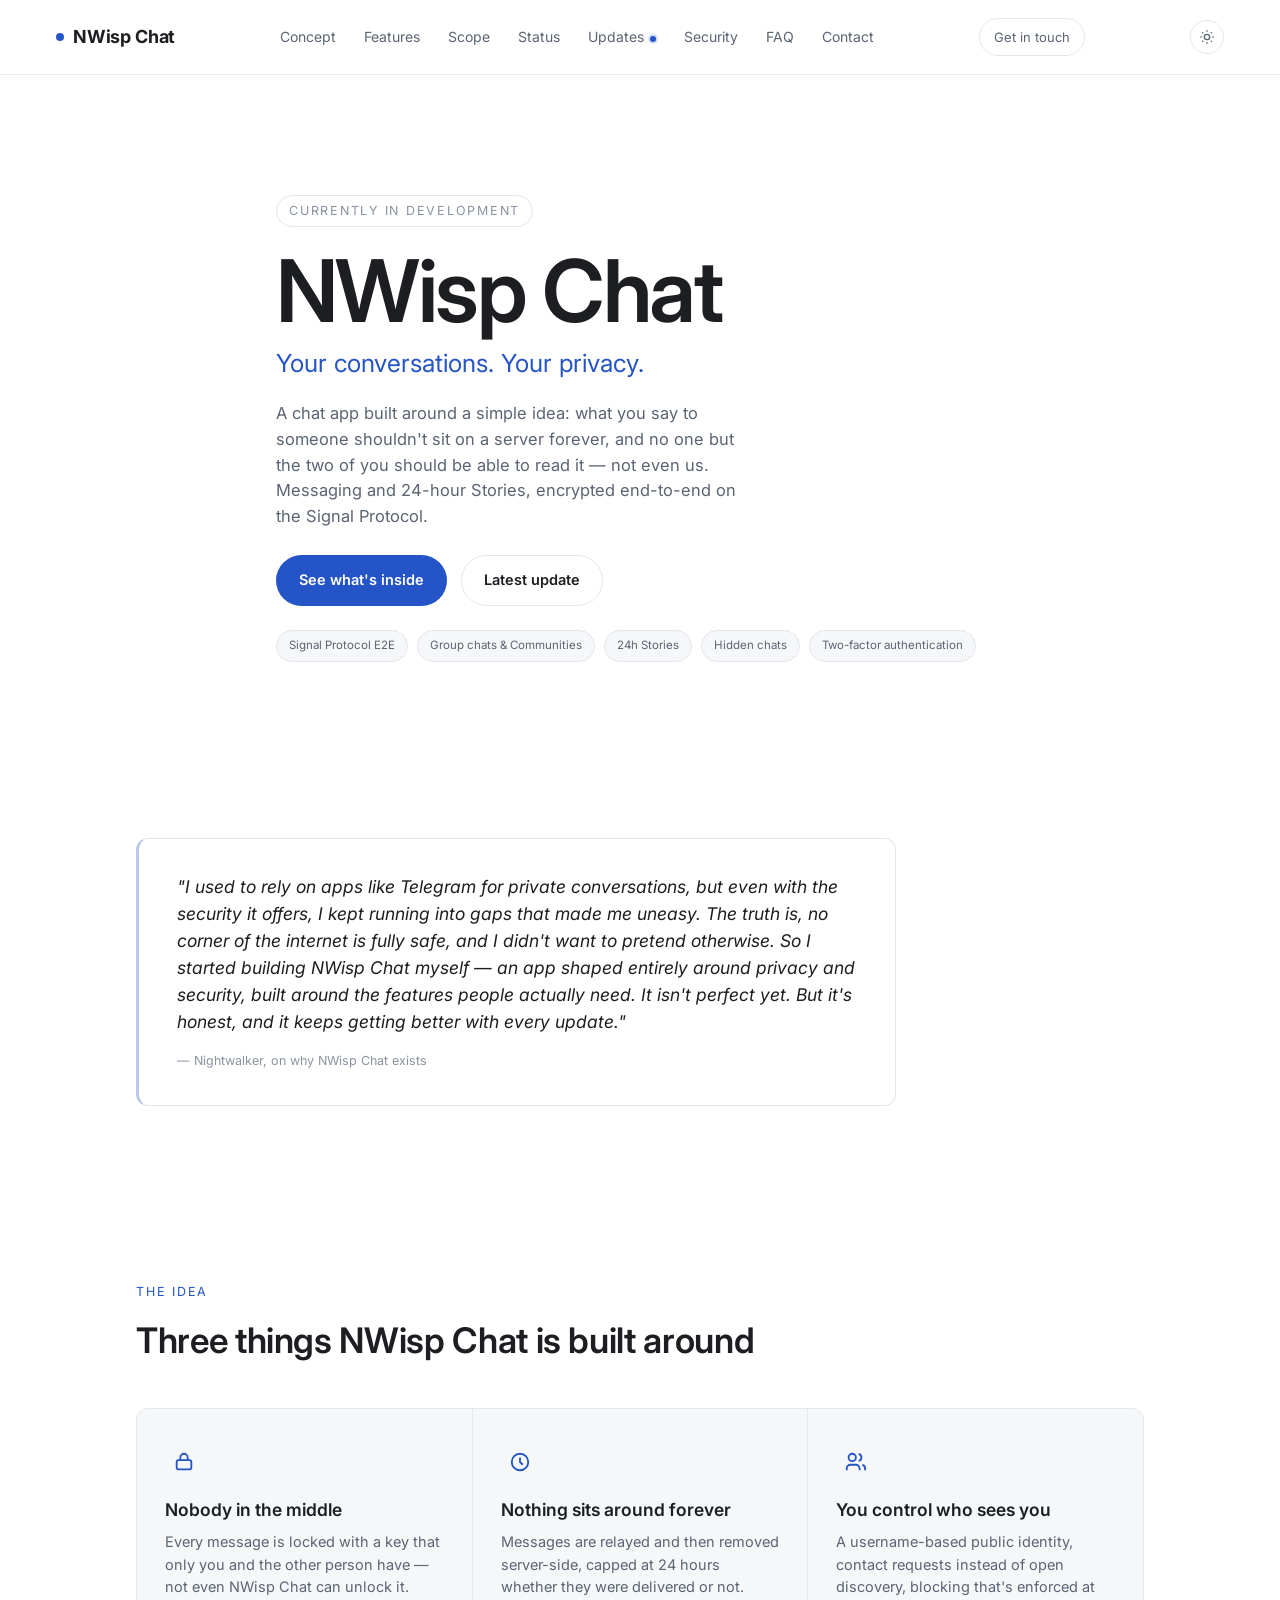
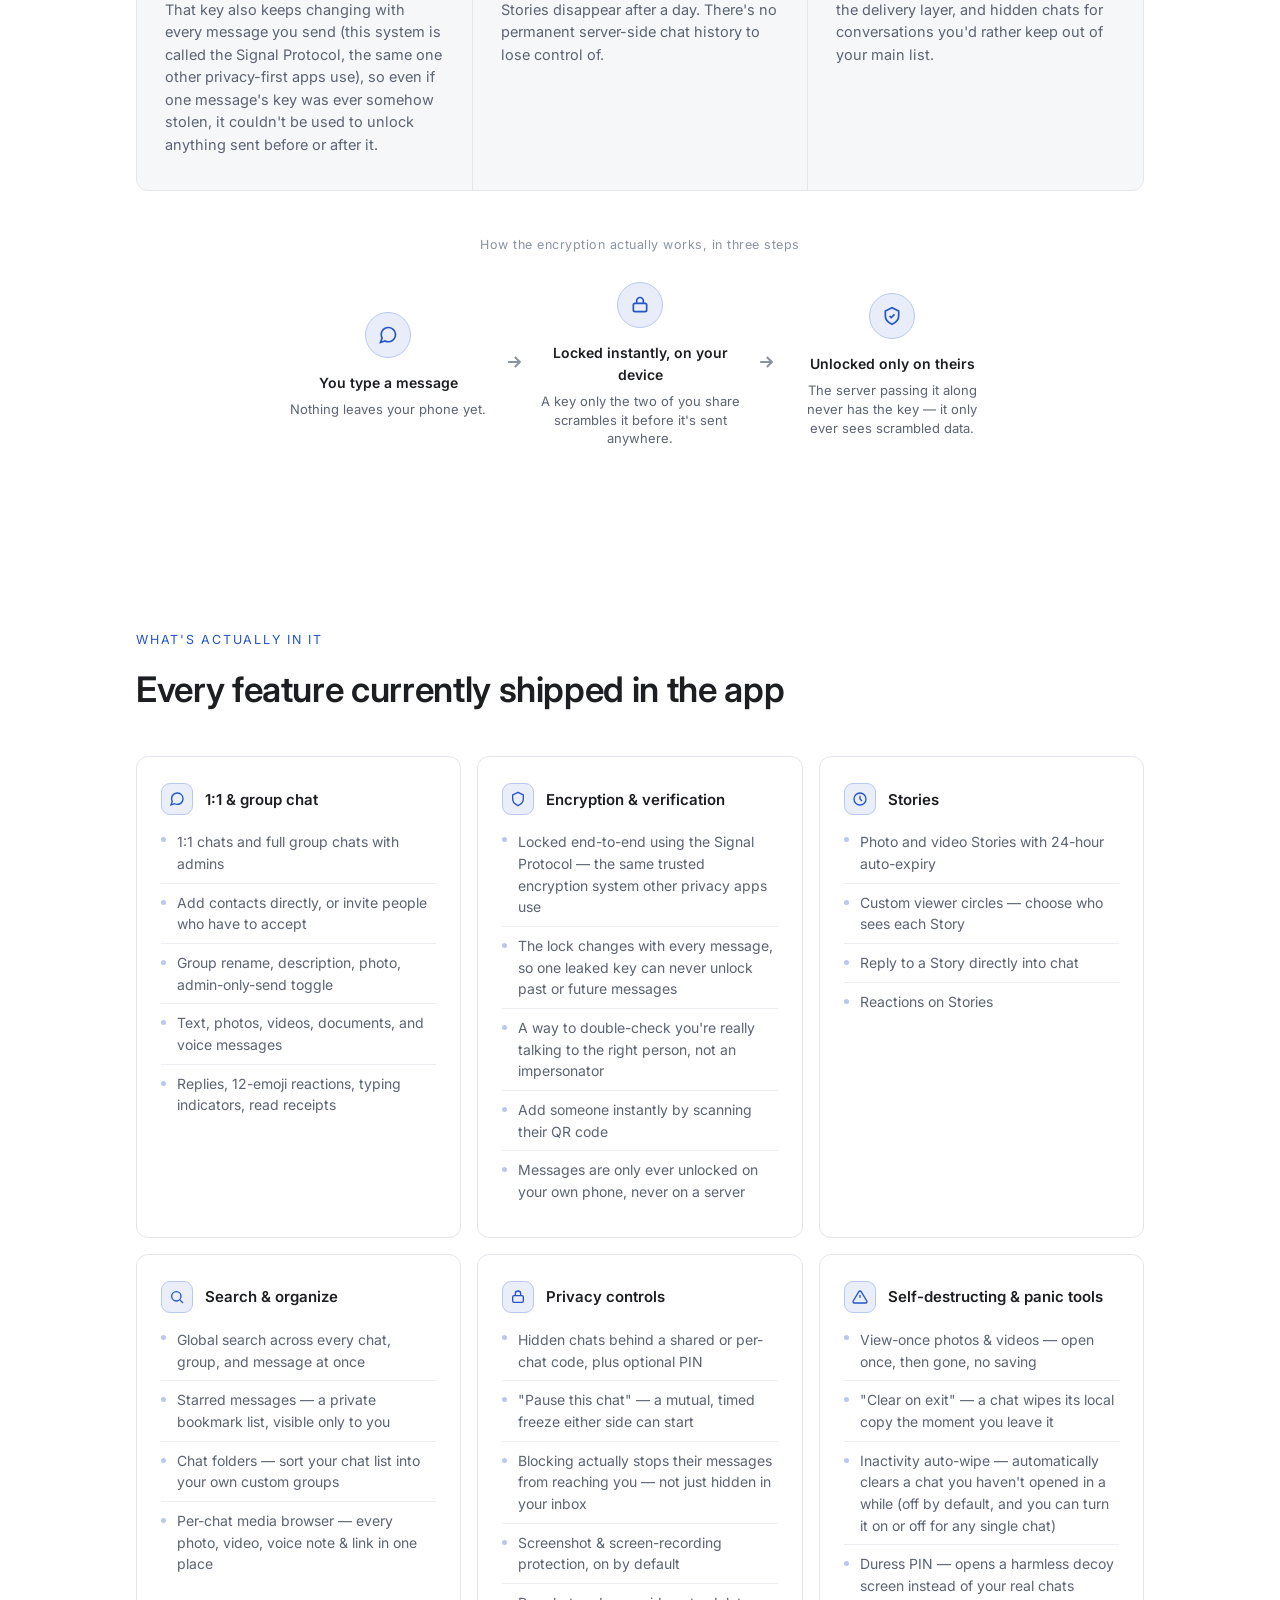
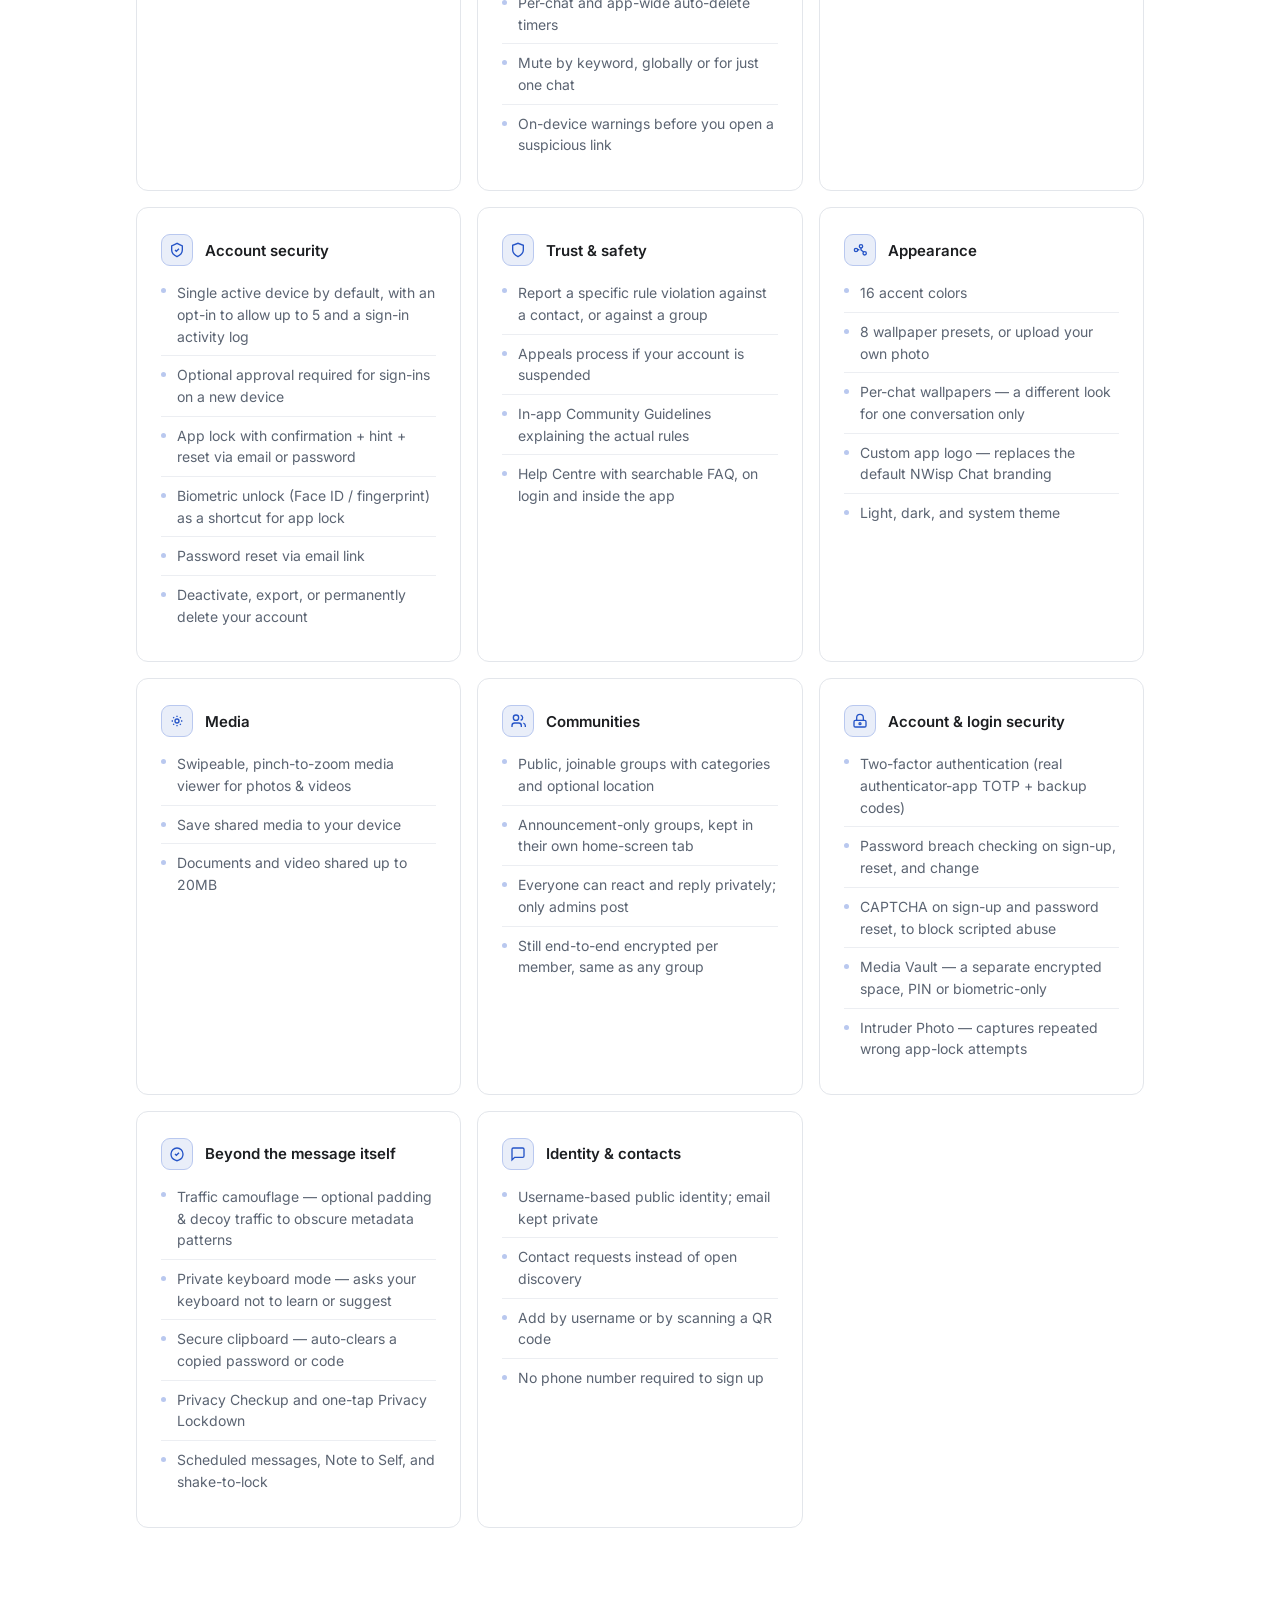
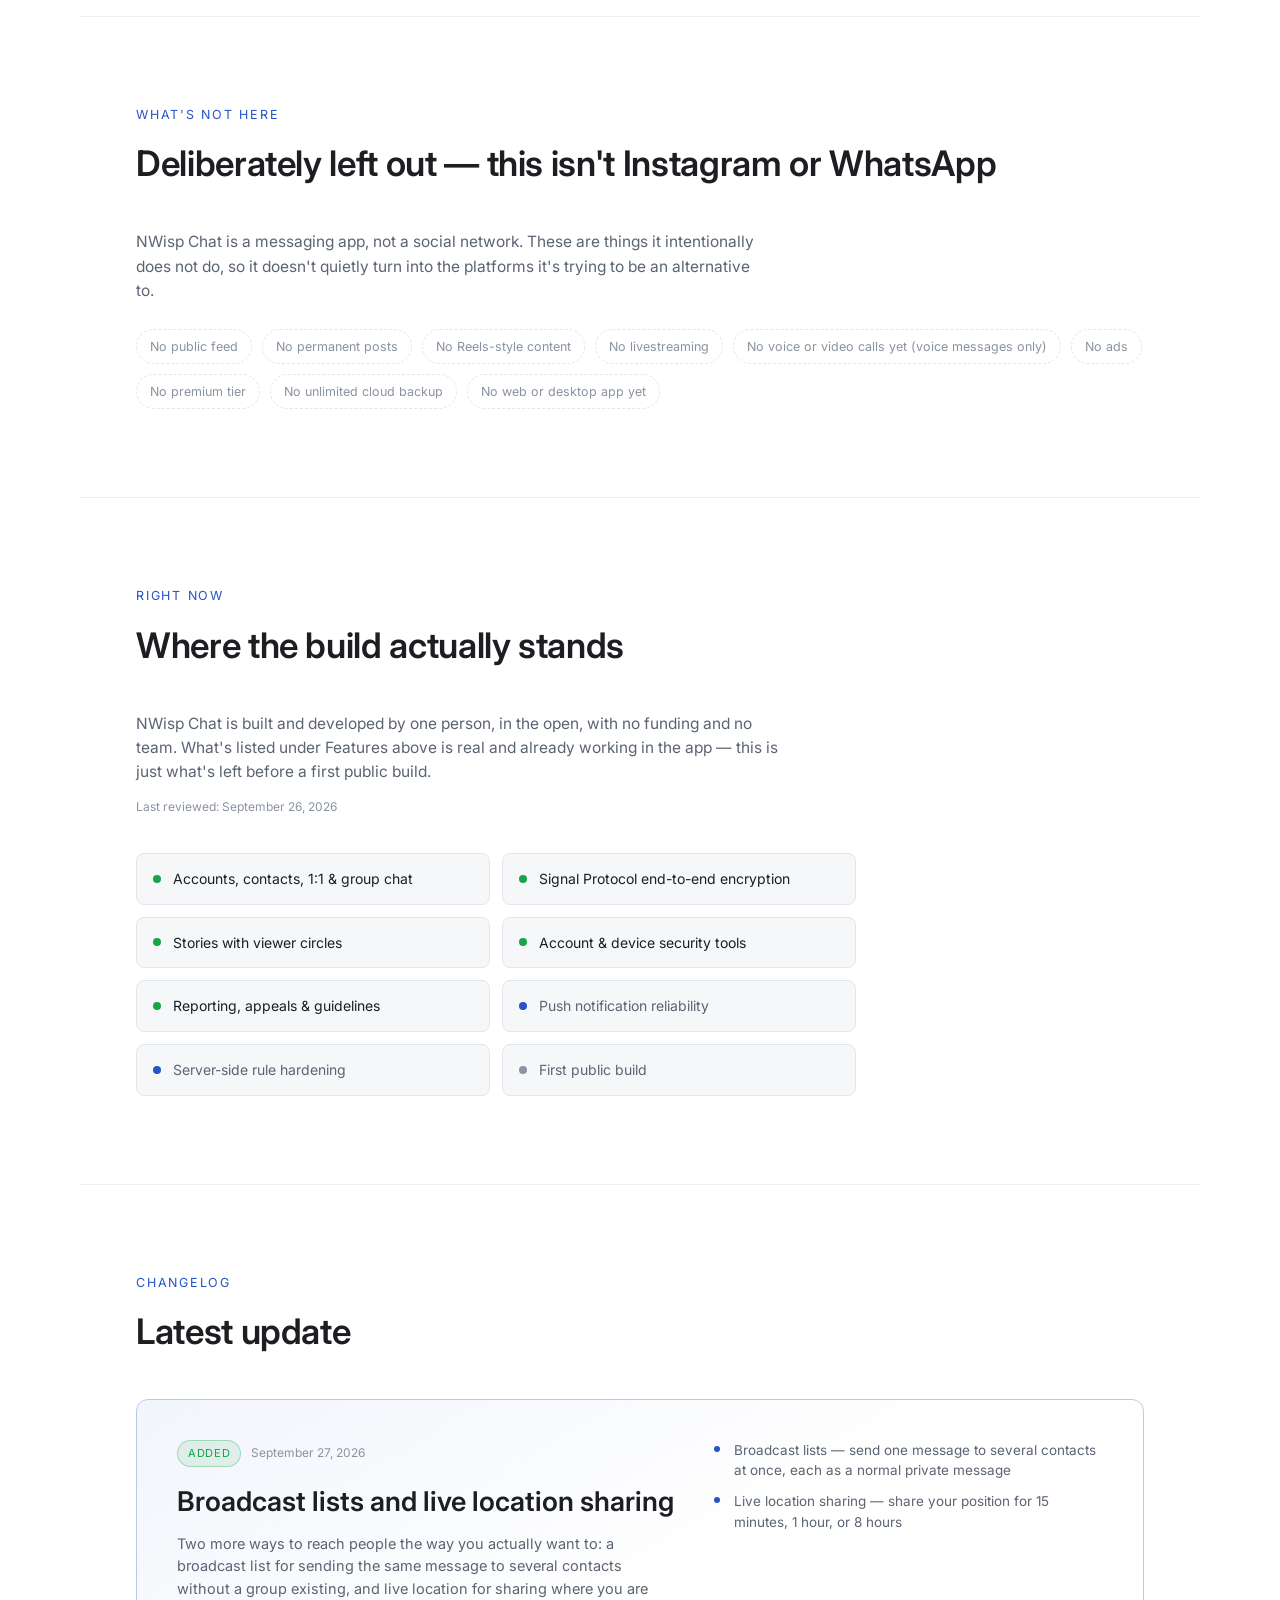
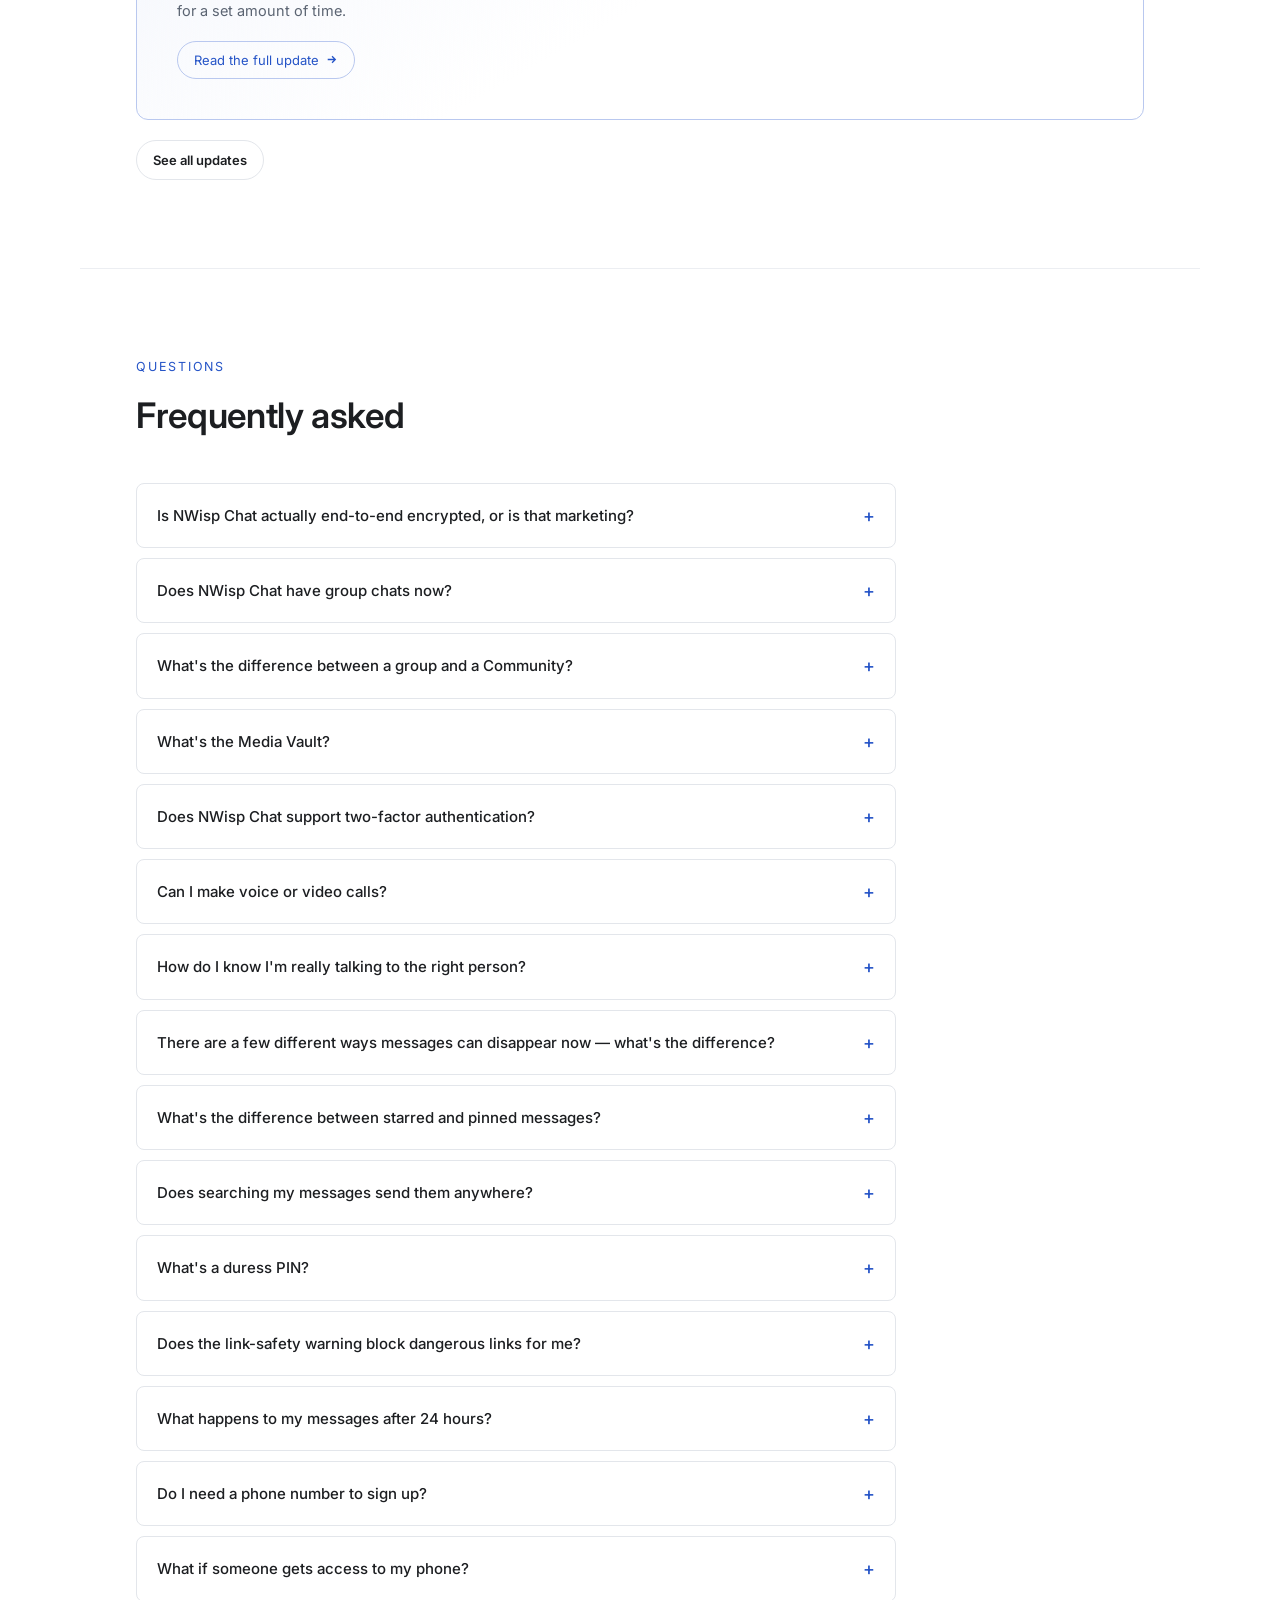
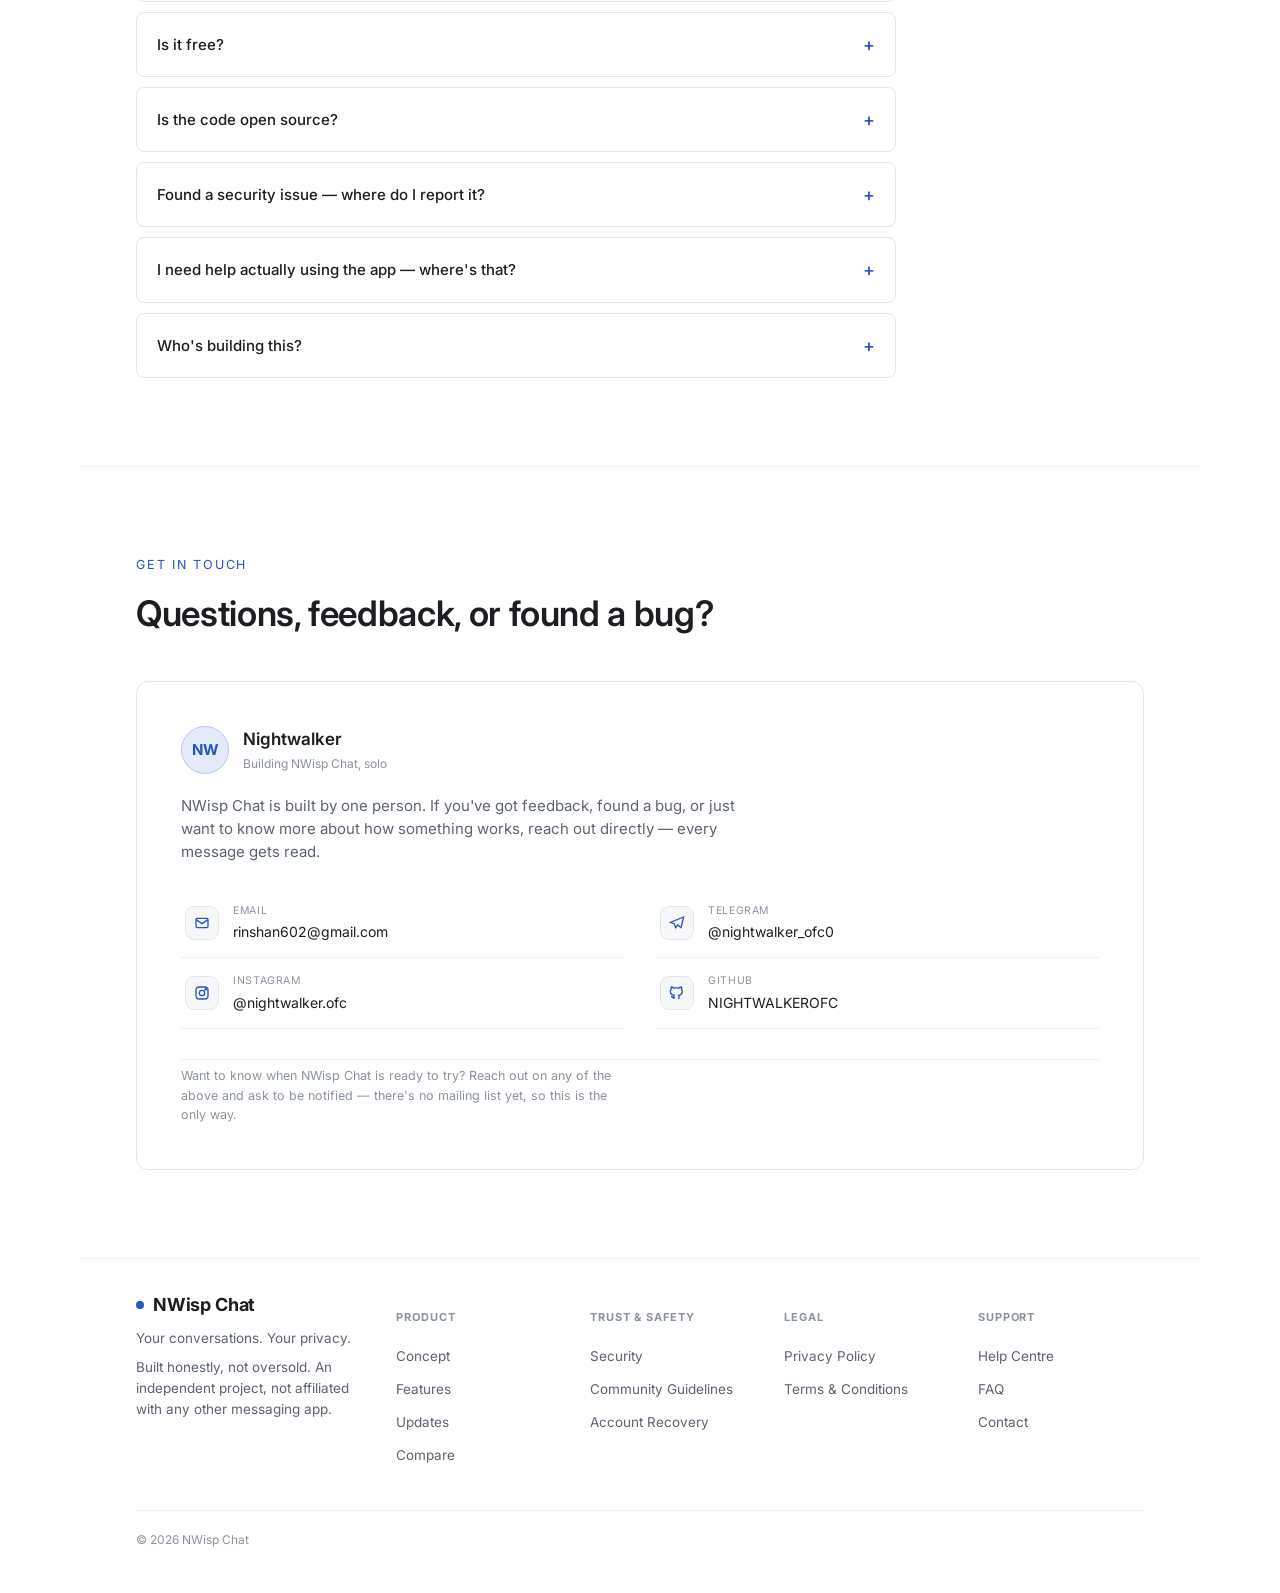
==== commit 2cf9c533: "Update index.html" ====
--- a/index.html
+++ b/index.html
@@ -2,6 +2,13 @@
 <html lang="en">
 <head>
 <meta charset="UTF-8">
+<script>
+  (function(){
+    var saved = localStorage.getItem('nwisp-theme');
+    var dark = saved ? saved === 'dark' : window.matchMedia('(prefers-color-scheme: dark)').matches;
+    if (dark) document.documentElement.setAttribute('data-theme', 'dark');
+  })();
+</script>
 <meta name="viewport" content="width=device-width, initial-scale=1.0">
 <title>NWisp Chat — Your conversations. Your privacy.</title>
 <meta name="description" content="NWisp Chat is a privacy-first chat app: end-to-end encrypted messaging built on the Signal Protocol, group chats, public Communities, and 24-hour Stories. No feed, no permanent posts, no ads.">
@@ -226,6 +233,10 @@
     <a href="#contact">Contact</a>
   </div>
   <a href="#contact" class="nav-cta">Get in touch</a>
+  <button class="theme-toggle" id="themeToggle" aria-label="Toggle dark mode" type="button">
+    <svg class="icon-sun" viewBox="0 0 24 24" fill="none" stroke="currentColor" stroke-width="2"><circle cx="12" cy="12" r="4"/><path d="M12 2v2M12 20v2M4.9 4.9l1.4 1.4M17.7 17.7l1.4 1.4M2 12h2M20 12h2M4.9 19.1l1.4-1.4M17.7 6.3l1.4-1.4"/></svg>
+    <svg class="icon-moon" viewBox="0 0 24 24" fill="none" stroke="currentColor" stroke-width="2"><path d="M21 12.8A9 9 0 1 1 11.2 3 7 7 0 0 0 21 12.8Z"/></svg>
+  </button>
 </nav>
 
 <!-- ============================================================ HERO -->
@@ -781,6 +792,20 @@
     const open = navLinks.classList.toggle('is-open');
     navToggle.setAttribute('aria-expanded', open ? 'true' : 'false');
   });
+
+  const themeToggle = document.getElementById('themeToggle');
+  if (themeToggle) {
+    themeToggle.addEventListener('click', () => {
+      const isDark = document.documentElement.getAttribute('data-theme') === 'dark';
+      if (isDark) {
+        document.documentElement.removeAttribute('data-theme');
+        localStorage.setItem('nwisp-theme', 'light');
+      } else {
+        document.documentElement.setAttribute('data-theme', 'dark');
+        localStorage.setItem('nwisp-theme', 'dark');
+      }
+    });
+  }
   navLinks.querySelectorAll('a').forEach(a => a.addEventListener('click', () => {
     navLinks.classList.remove('is-open');
     navToggle.setAttribute('aria-expanded', 'false');
--- a/assets/styles.css
+++ b/assets/styles.css
@@ -1,11 +1,13 @@
 /* ============================================================
    NWisp — design tokens
-   Light, clean theme — plain typography, one accent color,
-   no gradients or glow. (Variable names kept from the old dark
-   theme so every rule below still works — only values changed.)
+   Light theme by default; dark theme applies when
+   <html data-theme="dark"> is set (see the theme-toggle script
+   in each page). Variable names kept from the old single-theme
+   version so every rule below still works unchanged.
    ============================================================ */
 :root{
   --bg: #FFFFFF;
+  --bg-rgb: 255,255,255;
   --bg-alt: #F6F7F9;
   --panel: #FFFFFF;
   --panel-2: #F6F7F9;
@@ -18,6 +20,7 @@
 
   --amber: #2554C7;
   --amber-dim: #B9C8EF;
+  --amber-hover: #1E44A8;
   --blue: #0D9488;
   --green: #16A34A;
   --red: #DC2626;
@@ -31,12 +34,37 @@
   --wrap: 1120px;
 }
 
+/* Dark theme — applied by the toggle script setting data-theme="dark"
+   on <html>. Same variable names, different values; every component
+   below adapts automatically since nothing else hardcodes a color. */
+:root[data-theme="dark"]{
+  --bg: #0B0D12;
+  --bg-rgb: 11,13,18;
+  --bg-alt: #12151C;
+  --panel: #12151C;
+  --panel-2: #171B22;
+  --border: #262B35;
+  --border-soft: #1D2129;
+
+  --text: #ECEEF2;
+  --text-muted: #9AA3B2;
+  --text-dim: #6B7280;
+
+  --amber: #6C93F5;
+  --amber-dim: #2E4372;
+  --amber-hover: #8AA9F8;
+  --blue: #2DD4BF;
+  --green: #4ADE80;
+  --red: #F87171;
+}
+
 *{ box-sizing: border-box; }
 html{ scroll-behavior: smooth; }
 
 body{
   margin: 0;
   background: var(--bg);
+  transition: background-color .2s ease, color .2s ease;
   color: var(--text);
   font-family: var(--font-body);
   font-size: 16px;
@@ -82,7 +110,7 @@
   justify-content: space-between;
   gap: 24px;
   padding: 18px clamp(20px, 5vw, 56px);
-  background: rgba(255,255,255,0.85);
+  background: rgba(var(--bg-rgb), 0.85);
   backdrop-filter: blur(10px);
   border-bottom: 1px solid var(--border-soft);
 }
@@ -130,6 +158,26 @@
 }
 .nav-cta:hover{ border-color: var(--amber-dim); color: var(--amber); }
 
+.theme-toggle{
+  display: inline-flex;
+  align-items: center;
+  justify-content: center;
+  width: 34px;
+  height: 34px;
+  flex-shrink: 0;
+  border: 1px solid var(--border);
+  border-radius: 50%;
+  background: transparent;
+  color: var(--text-muted);
+  cursor: pointer;
+  transition: border-color .2s, color .2s;
+}
+.theme-toggle:hover{ border-color: var(--amber-dim); color: var(--amber); }
+.theme-toggle svg{ width: 16px; height: 16px; }
+.theme-toggle .icon-moon{ display: none; }
+:root[data-theme="dark"] .theme-toggle .icon-sun{ display: none; }
+:root[data-theme="dark"] .theme-toggle .icon-moon{ display: block; }
+
 .nav-toggle{
   display: none;
   flex-direction: column;
@@ -165,7 +213,7 @@
     top: 100%;
     left: 0;
     right: 0;
-    background: #FFFFFF;
+    background: var(--bg);
     border-bottom: 1px solid var(--border-soft);
     max-height: 0;
     overflow: hidden;
@@ -176,7 +224,7 @@
     padding: 16px clamp(20px, 5vw, 56px);
     border-top: 1px solid var(--border-soft);
     font-size: 15px;
-    background: #FFFFFF;
+    background: var(--bg);
     display: block;
   }
   .nav-cta{ display: none; }
